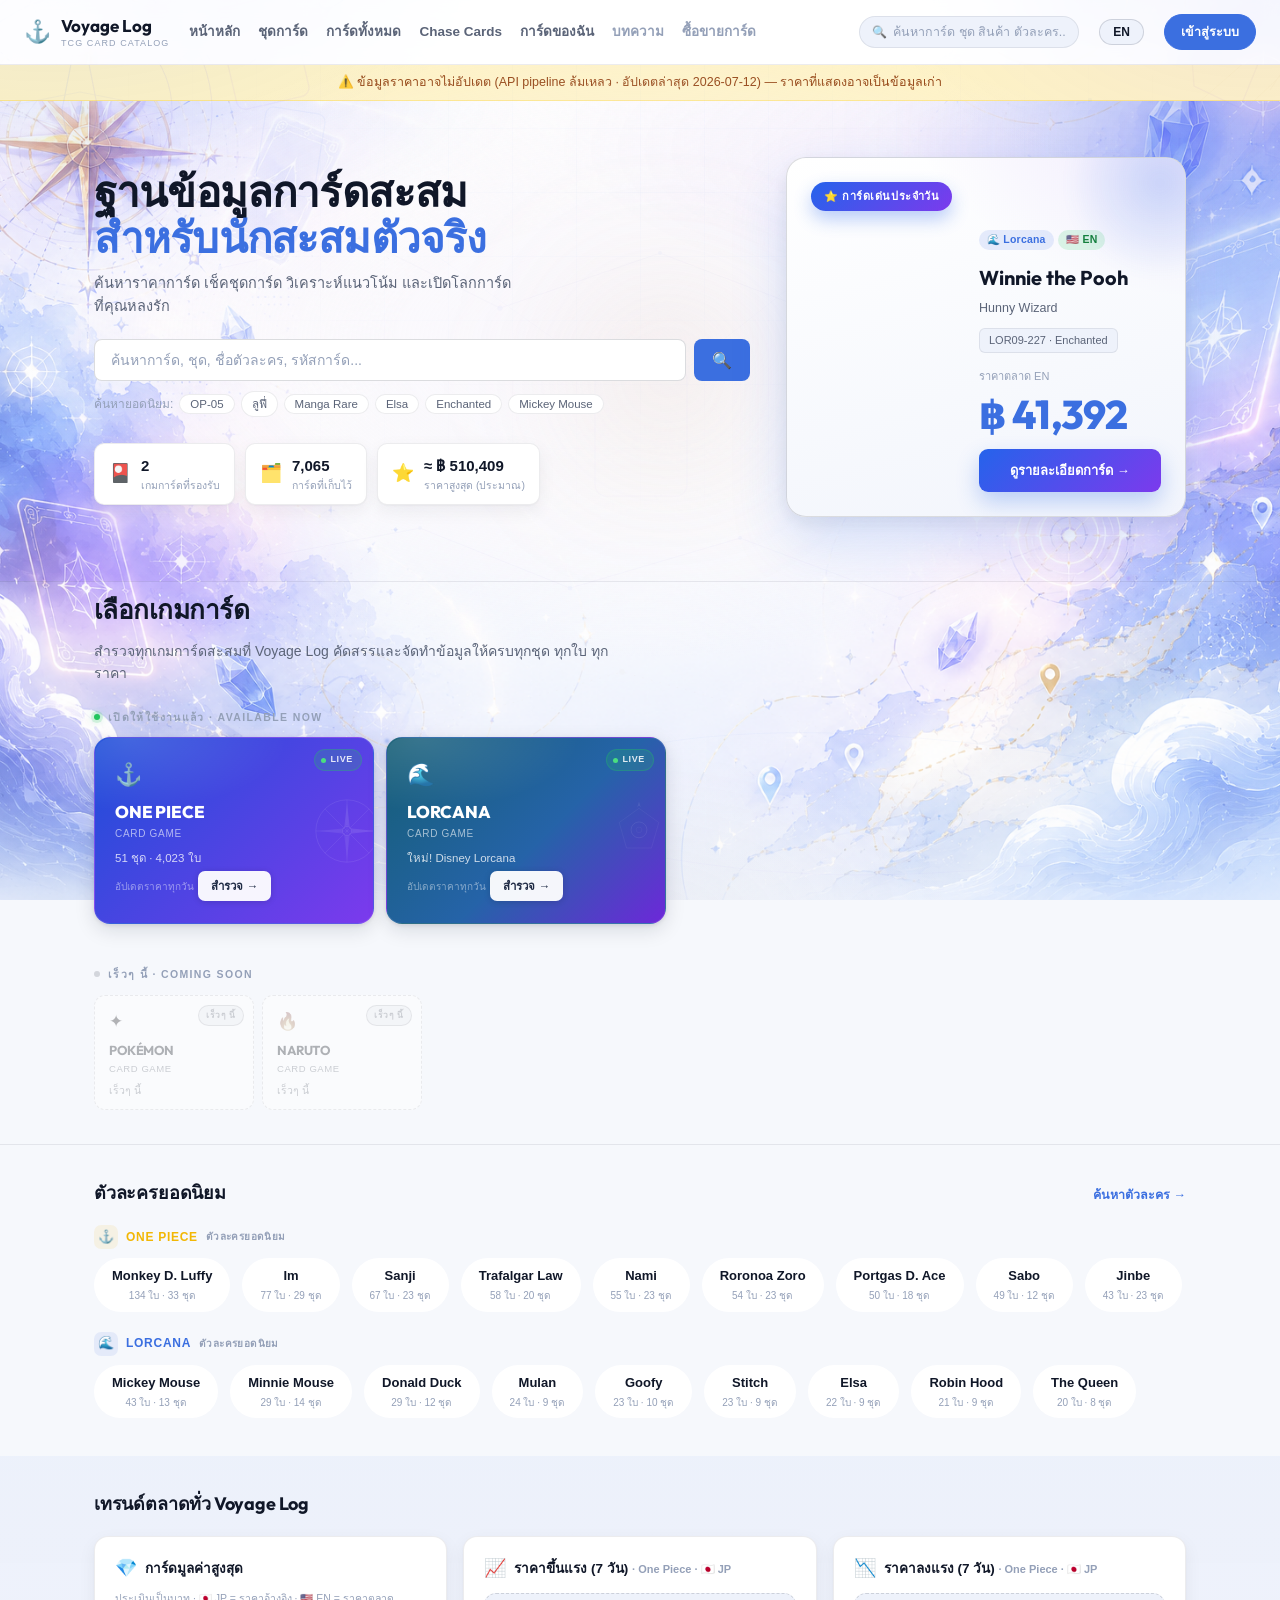
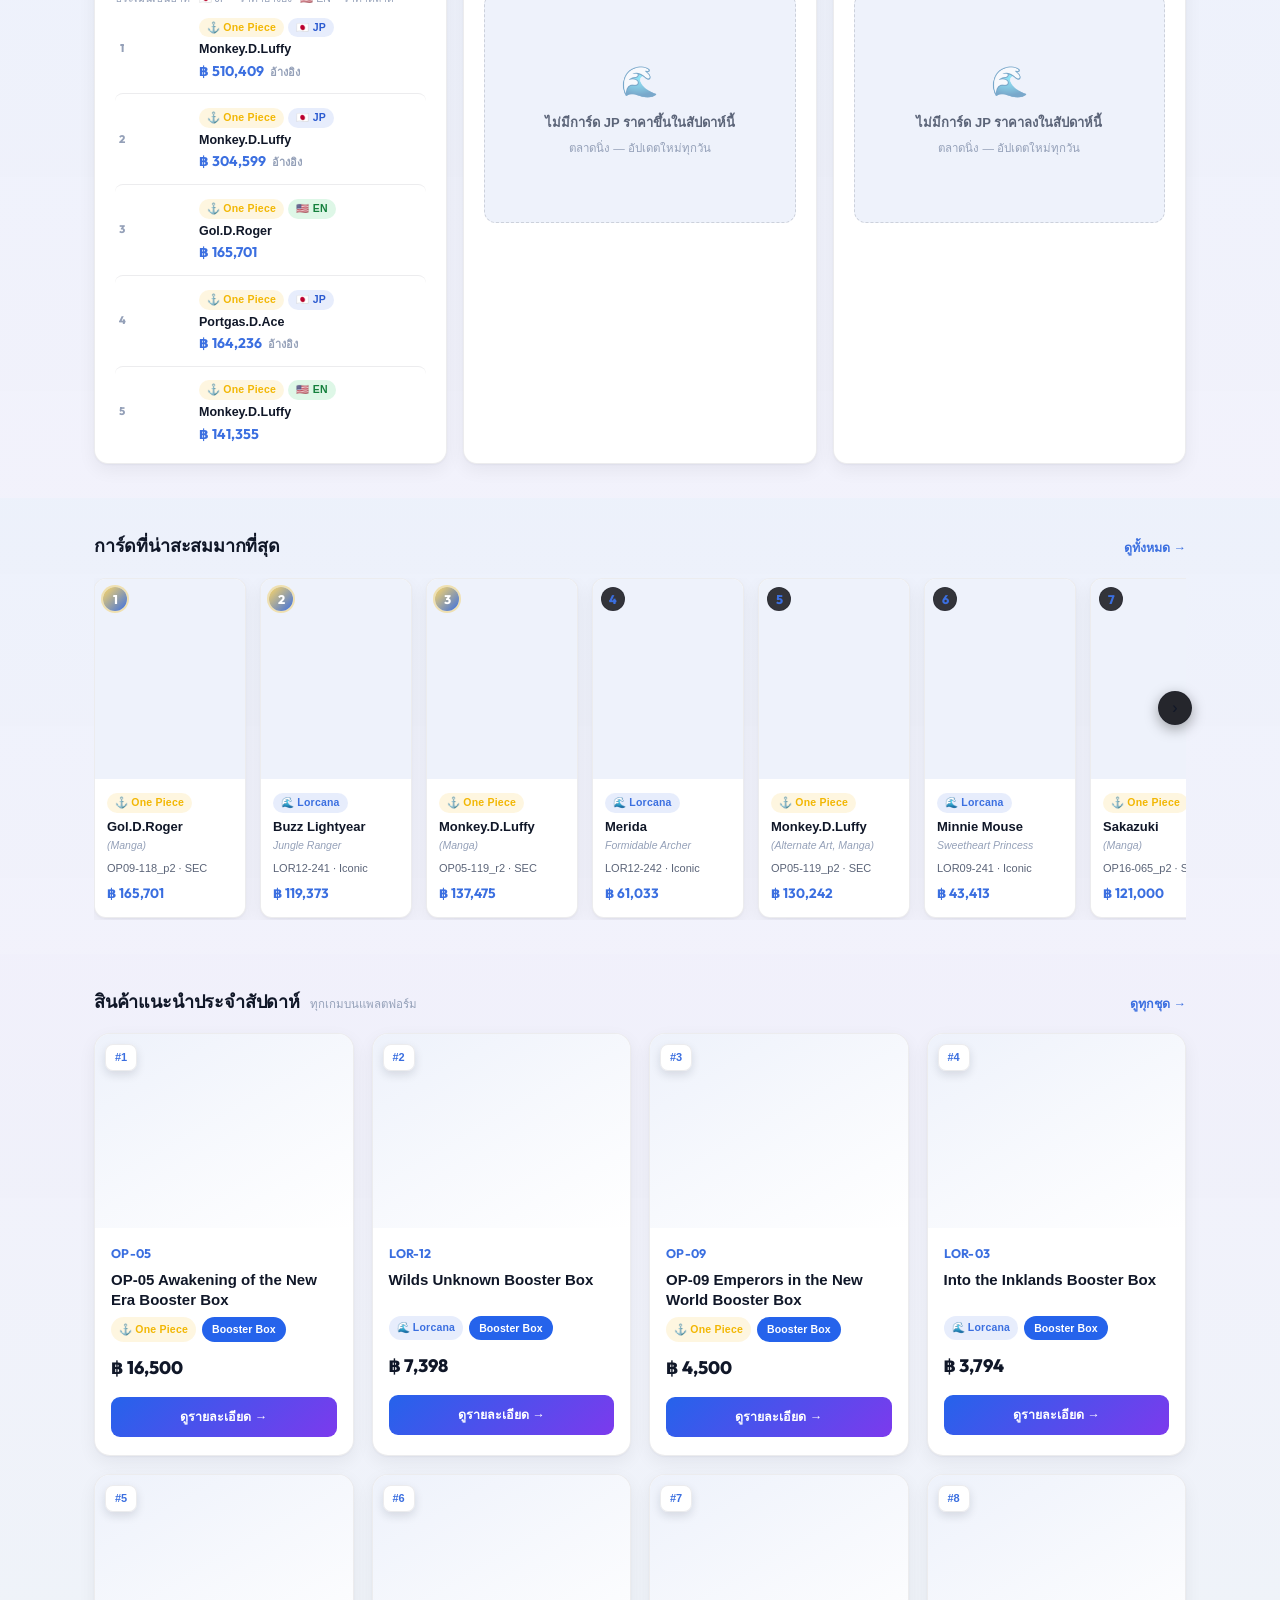
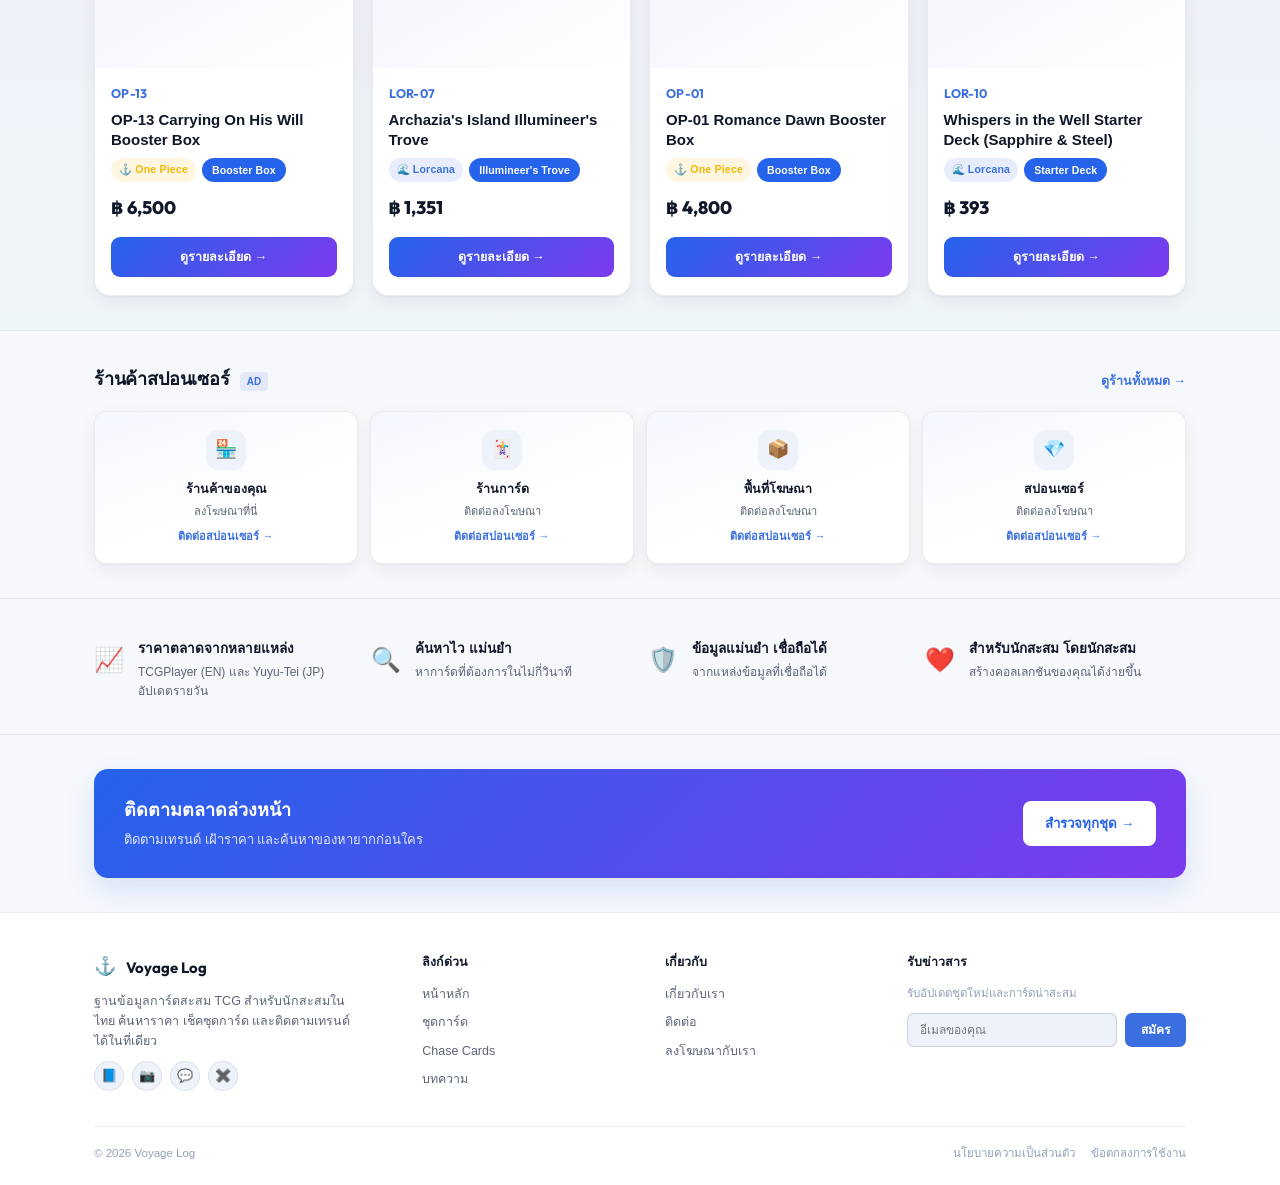
==== onepiece-catalog/index.html @ 6cec8b67 "Batch 3: data-trust labels on homepage value surfaces (AU-03)" ====
﻿<!DOCTYPE html>
<html lang="th">
<head>
<meta charset="UTF-8">
<meta name="viewport" content="width=device-width, initial-scale=1.0">
<title>Voyage Log — TCG Database | One Piece & Disney Lorcana</title>
<meta name="description" content="ฐานข้อมูลการ์ดสะสมสำหรับนักสะสมชาวไทย — One Piece Card Game และ Disney Lorcana ครบทุกชุด เช็คราคาตลาดรายวัน การ์ดหายาก Chase Cards และคู่มือการซื้อ | Thailand's TCG discovery platform: One Piece & Disney Lorcana cards, daily market prices, chase cards and buying guides.">
<meta property="og:title" content="Voyage Log — TCG Database | One Piece & Disney Lorcana">
<meta property="og:description" content="ฐานข้อมูลการ์ด One Piece และ Disney Lorcana ครบทุกชุด เช็คราคาตลาดรายวัน การ์ดหายาก และคู่มือการซื้อสำหรับนักสะสมชาวไทย">
<meta property="og:type" content="website">
<meta property="og:url" content="https://fourthlps.github.io/tcgcardcatalog/onepiece-catalog/">
<link rel="preconnect" href="https://fonts.googleapis.com">
<link rel="preconnect" href="https://fonts.gstatic.com" crossorigin>
<link href="https://fonts.googleapis.com/css2?family=Outfit:wght@400;500;600;700;800&display=swap" rel="stylesheet">
<script src="https://cdn.jsdelivr.net/npm/@supabase/supabase-js@2/dist/umd/supabase.min.js"></script>
<style>
:root{--bg:#f6f8fc;--bg2:#ffffff;--bg3:#eef2fb;--border:rgba(15,23,42,.08);--bord2:rgba(15,23,42,.15);--gold:#3b6fe0;--golds:rgba(59,111,224,.10);--text:#101728;--soft:#5b6478;--faint:#94a0b8;--teal:#0d9488;--teals:rgba(13,148,136,.12);--blue:#2563eb;--blues:rgba(37,99,235,.12);--green:#16a34a;--purple:#8b5cf6;--purples:rgba(139,92,246,.12);--shadow:0 1px 2px rgba(16,23,42,.04),0 6px 18px rgba(16,23,42,.06);--shadow-hover:0 12px 28px rgba(59,111,224,.16);--font-display:'Outfit',system-ui,sans-serif;--ease-out:cubic-bezier(0.25,0.46,0.45,0.94);
/* Chase/manga highlight tokens reuse the existing chase-rank gold accent
   (#ffd866 / rgba(242,183,5,*)) and the site's own hue set for a
   "rainbow" gradient, instead of introducing any brand-new colors. */
--chase-gold:#ffd866;--chase-gold-glow:rgba(242,183,5,.35);--chase-gold-soft:rgba(242,183,5,.22);
--rainbow-grad:linear-gradient(90deg,var(--gold),var(--purple),#ffd866,var(--green),var(--teal),var(--gold));
/* Fourth TCG brand-background tokens -- ice-blue / lavender / soft-gold,
   layered on top of the existing blue+purple accents so the whole site
   reads as one premium, multi-game identity rather than any one game's
   colors. No saturated hues. */
--ice:#eef5fc;--lavender:#f5f1fc;--soft-gold:#cda867;--soft-gold-glow:rgba(205,168,103,.22)}
*{box-sizing:border-box;margin:0;padding:0}
body{position:relative;background:var(--bg);color:var(--text);font-family:-apple-system,'Segoe UI',Helvetica,Arial,sans-serif;line-height:1.55}
/* Ambient site-wide glow -- soft, low-opacity color pools that keep the
   whole page feeling like one continuous premium canvas instead of plain
   flat-grey section blocks. Fixed so it stays consistent while scrolling. */
body::before{content:'';position:fixed;inset:0;z-index:0;pointer-events:none;background:
  radial-gradient(ellipse 55% 34% at 4% -2%,rgba(37,99,235,.08),transparent 62%),
  radial-gradient(ellipse 46% 30% at 98% 2%,rgba(139,92,246,.07),transparent 62%),
  radial-gradient(ellipse 40% 30% at 50% 102%,rgba(205,168,103,.05),transparent 62%),
  radial-gradient(ellipse 70% 50% at 50% 38%,rgba(245,241,252,.55),transparent 70%)}
body::after{content:'';position:fixed;inset:0;z-index:-2;pointer-events:none;
  background-image:url('assets/55e6d703-fc33-41ae-9af6-a5107b573747.png');
  background-size:cover;background-position:center top;
  opacity:.045;filter:saturate(.5)}
.hdr,#view-home,main.app{position:relative;z-index:1}

/* ============================================================
   FOURTH TCG -- ambient brand-background system
   Original SVG/CSS vector art only (no franchise art, no photos, no
   stock illustrations): a compass, navigation/treasure-route lines,
   floating card outlines, crystal facets, holographic particles, a
   constellation, abstract waves and a faint data-grid. Together these
   represent "the world of trading card collecting" rather than any one
   game, so the identity reads as Fourth TCG and stays valid as new
   games are added. Fixed to the viewport (one definition, visible
   through every page's transparent gaps) at ~5-9% opacity so it never
   competes with cards, prices or data -- see z-index note above.
   ============================================================ */
.bg-deco{position:fixed;inset:0;z-index:0;pointer-events:none;overflow:hidden}
.bg-grid{position:absolute;inset:0;background-image:linear-gradient(rgba(37,99,235,.05) 1px,transparent 1px),linear-gradient(90deg,rgba(37,99,235,.05) 1px,transparent 1px);background-size:64px 64px;opacity:.35;mask-image:radial-gradient(ellipse 70% 60% at 50% 20%,#000 0%,transparent 75%)}
.deco-grp{position:absolute;opacity:.07}
.deco-tl{top:-40px;left:-70px}
.deco-tr{top:-30px;right:-70px}
.deco-mid{top:48%;left:50%;width:min(1000px,92vw);transform:translate(-50%,-50%);opacity:.05}
.deco-bottom{left:0;bottom:-10px;width:100%;opacity:.06}
.float-dot{position:absolute;border-radius:50%;filter:blur(1px);background:radial-gradient(circle,rgba(205,168,103,.5),transparent 70%)}
.float-dot.d1{width:7px;height:7px;top:18%;left:12%}
.float-dot.d2{width:5px;height:5px;top:64%;left:88%;background:radial-gradient(circle,rgba(139,92,246,.5),transparent 70%)}
.float-dot.d3{width:6px;height:6px;top:82%;left:30%;background:radial-gradient(circle,rgba(37,99,235,.45),transparent 70%)}
@media (max-width:1023px){.deco-mid,.deco-bottom{display:none}.deco-tl svg,.deco-tr svg{width:340px;height:320px}}
@media (max-width:640px){.deco-grp{display:none}.bg-grid{display:none}}

/* ============================================================
   HOMEPAGE BACKGROUND ARTWORK -- approved brand illustration.
   This is the literal, pre-approved artwork asset used as a real
   background-image (NOT recreated in CSS/SVG, not a gradient).
   It already contains the compass, floating card-frame outlines,
   crystal facets, map pins, watercolor wave swirls and stars/
   constellation -- all in its margins, with a deliberately clean,
   light center reserved for site content.
   Fixed to the viewport (not scrolling with the page) so the same
   backdrop stays visible behind every homepage section -- Hero,
   Browse Games, Card Market Trends, Top Chase Cards, Boxes Worth
   Opening, Sponsored Shops -- not just the top. Content scrolls
   over it; z-index:-1, pointer-events:none, scoped to #view-home
   only. The UI (cards, buttons, type, spacing) is completely
   untouched -- a soft overlay keeps the center column readable
   without ever hiding the artwork at the edges. */
/* home-art: container only — background-image lives on .home-art-img so we
   can fade the artwork independently from the ::after white-overlay, which
   must stay fully opaque to protect readability on content-heavy inner pages. */
.home-art{position:fixed;inset:0;width:100vw;height:100vh;z-index:-1;pointer-events:none;overflow:hidden;background-color:var(--bg)}
.home-art-img{position:absolute;inset:0;background-image:url('assets/55e6d703-fc33-41ae-9af6-a5107b573747.png');background-size:cover;background-position:center top;background-repeat:no-repeat;opacity:1;transition:opacity .55s ease}
/* Inner pages: artwork fades to ~22% so edges retain atmosphere without
   competing with content; the ::after overlay strengthens the center. */
.home-art--inner .home-art-img{opacity:.22}
.home-art::after{content:'';position:absolute;inset:0;z-index:1;pointer-events:none;background:
  linear-gradient(180deg,rgba(255,255,255,.30) 0%,rgba(255,255,255,0) 22%,rgba(255,255,255,0) 78%,rgba(255,255,255,.22) 100%),
  radial-gradient(ellipse 58% 62% at 50% 42%,rgba(255,255,255,.16),transparent 70%);
  transition:background .55s ease}
.home-art--inner::after{background:
  linear-gradient(180deg,rgba(255,255,255,.72) 0%,rgba(255,255,255,.44) 22%,rgba(255,255,255,.44) 78%,rgba(255,255,255,.62) 100%),
  radial-gradient(ellipse 62% 68% at 50% 42%,rgba(255,255,255,.58),transparent 68%)}
@media (max-width:1023px){.home-art::after{background:
  linear-gradient(180deg,rgba(255,255,255,.34) 0%,rgba(255,255,255,0) 24%,rgba(255,255,255,0) 76%,rgba(255,255,255,.26) 100%),
  radial-gradient(ellipse 64% 64% at 50% 42%,rgba(255,255,255,.2),transparent 70%)}
  .home-art--inner::after{background:
    linear-gradient(180deg,rgba(255,255,255,.75) 0%,rgba(255,255,255,.46) 24%,rgba(255,255,255,.46) 76%,rgba(255,255,255,.65) 100%),
    radial-gradient(ellipse 64% 64% at 50% 42%,rgba(255,255,255,.6),transparent 70%)}}
@media (max-width:640px){.home-art-img{background-position:center 14%}
  .home-art::after{background:
    linear-gradient(180deg,rgba(255,255,255,.4) 0%,rgba(255,255,255,.05) 26%,rgba(255,255,255,.05) 74%,rgba(255,255,255,.32) 100%),
    radial-gradient(ellipse 70% 60% at 50% 40%,rgba(255,255,255,.24),transparent 70%)}
  .home-art--inner::after{background:
    linear-gradient(180deg,rgba(255,255,255,.80) 0%,rgba(255,255,255,.52) 26%,rgba(255,255,255,.52) 74%,rgba(255,255,255,.70) 100%),
    radial-gradient(ellipse 70% 60% at 50% 40%,rgba(255,255,255,.65),transparent 70%)}}
.serif{font-family:var(--font-display);font-weight:700}
.wrap{max-width:1140px;margin:0 auto;padding:0 24px}

/* HEADER */
.hdr{border-bottom:1px solid var(--border);position:sticky;top:0;background:rgba(255,255,255,.88);backdrop-filter:blur(10px);z-index:20}
.hdr-in{max-width:1280px;margin:0 auto;padding:0 24px;height:64px;display:flex;align-items:center;gap:20px}
.brand{display:flex;align-items:center;gap:10px;cursor:pointer;flex-shrink:0}
.brand-icon{font-size:22px;color:var(--gold)}
.brand-name{font-family:var(--font-display);font-size:17px;font-weight:700}
.brand-sub{font-size:9px;color:var(--faint);letter-spacing:.12em;text-transform:uppercase;display:block;margin-top:-2px}
.nav{display:flex;gap:18px;flex:1}
.nav a{color:var(--soft);text-decoration:none;font-size:13.5px;font-weight:600;cursor:pointer;transition:color .15s;white-space:nowrap}
.nav a:hover{color:var(--gold)}
.nav a.dim{color:var(--faint);pointer-events:none}
.hdr-search{position:relative;display:flex;align-items:center;gap:6px;background:var(--bg3);border:1px solid var(--border);border-radius:999px;padding:6px 12px;width:220px;flex-shrink:0;transition:border-color .15s,width .2s}
.hdr-search:focus-within{border-color:var(--gold);width:280px}
.hdr-search input{border:none;background:transparent;outline:none;font-size:12.5px;color:var(--text);width:100%}
.hdr-search input::placeholder{color:var(--faint)}
/* Universal Search live dropdown */
.srch-drop{position:absolute;top:calc(100% + 8px);left:0;right:0;background:var(--bg2);border:1px solid var(--bord2);border-radius:14px;box-shadow:0 8px 32px rgba(16,23,42,.13);z-index:200;overflow:hidden;display:none;min-width:280px}
.srch-drop.open{display:block}
.sdrop-cat{font-size:9.5px;font-weight:700;color:var(--faint);letter-spacing:.09em;text-transform:uppercase;padding:9px 14px 3px}
.sdrop-item{display:flex;align-items:center;gap:8px;padding:9px 14px;cursor:pointer;transition:background .12s}
.sdrop-item:hover{background:var(--bg3)}
.sdrop-item-name{font-size:13px;font-weight:600;color:var(--text);flex:1;min-width:0;white-space:nowrap;overflow:hidden;text-overflow:ellipsis}
.sdrop-item-meta{font-size:11px;color:var(--faint);flex-shrink:0}
.sdrop-more{font-size:12px;color:var(--gold);text-align:center;padding:10px 14px;cursor:pointer;font-weight:600;border-top:1px solid var(--border)}
.sdrop-more:hover{background:var(--bg3)}
.sdrop-thumb{width:32px;height:32px;border-radius:5px;object-fit:contain;flex-shrink:0;background:var(--bg3)}
/* Recently viewed / character strips */
.recent-row,.chars-row{display:flex;gap:12px;overflow-x:auto;padding-bottom:4px;-ms-overflow-style:none;scrollbar-width:none}
.recent-row::-webkit-scrollbar,.chars-row::-webkit-scrollbar{display:none}
.recent-card{flex:0 0 110px;background:var(--bg2);border:1px solid var(--bord1);border-radius:11px;overflow:hidden;cursor:pointer;transition:border-color .13s,box-shadow .13s}
.recent-card:hover{border-color:var(--gold);box-shadow:var(--shadow-hover)}
.recent-card img{width:100%;aspect-ratio:3/4;object-fit:cover;display:block}
.recent-card-body{padding:6px 8px 8px}
.recent-card-name{font-size:11px;font-weight:700;color:var(--text);white-space:nowrap;overflow:hidden;text-overflow:ellipsis}
.recent-card-price{font-size:11px;color:var(--gold);margin-top:2px}
/* Grouped (multi-game) character strip: stacked labeled rows, one per game */
.chars-row.grouped{display:block;overflow:visible;padding-bottom:0}
.chars-group+.chars-group{margin-top:16px}
.chars-group-hd{display:flex;align-items:center;gap:8px;font-size:12px;font-weight:800;letter-spacing:.06em;text-transform:uppercase;margin-bottom:9px}
.chars-group-ic{display:inline-flex;align-items:center;justify-content:center;width:24px;height:24px;border-radius:7px;font-size:13px}
.chars-group-note{font-size:10px;font-weight:600;letter-spacing:.04em;color:var(--faint);text-transform:none}
.chars-group .chars-row{display:flex;gap:12px;overflow-x:auto;padding-bottom:4px;-ms-overflow-style:none;scrollbar-width:none}
.chars-group .chars-row::-webkit-scrollbar{display:none}
.char-chip{flex:0 0 auto;background:var(--bg2);border:1px solid var(--bord1);border-radius:99px;padding:8px 18px;cursor:pointer;transition:border-color .13s,background .13s;text-align:center}
.char-chip:hover{border-color:var(--gold);background:var(--golds)}
.char-chip-name{font-size:13px;font-weight:700;color:var(--text)}
.char-chip-sub{font-size:10px;color:var(--faint);margin-top:2px}
/* Collection controls */
.coll-ctrl-row{display:flex;gap:8px;flex-wrap:wrap;align-items:center;margin-bottom:14px}
.coll-ctrl-sel{background:var(--bg2);border:1px solid var(--bord2);color:var(--text);border-radius:8px;padding:5px 10px;font-size:12px;cursor:pointer}
.coll-copy-btn{background:var(--bg2);border:1px solid var(--bord2);color:var(--gold);border-radius:8px;padding:5px 12px;font-size:12px;cursor:pointer;font-weight:600;transition:border-color .13s}
.coll-copy-btn:hover{border-color:var(--gold)}
/* Search results page */
.srch-section{margin-bottom:32px}
.srch-section-hdr{display:flex;align-items:center;gap:10px;margin-bottom:14px;padding-bottom:10px;border-bottom:1px solid var(--border)}
.srch-section-title{font-size:15px;font-weight:700}
.srch-section-count{font-size:12px;color:var(--faint);background:var(--bg3);border-radius:99px;padding:2px 9px;font-weight:600}
.srch-prod-grid{display:grid;grid-template-columns:repeat(auto-fill,minmax(240px,1fr));gap:10px}
.srch-prod-card{background:var(--bg2);border:1px solid var(--border);border-radius:12px;padding:13px 15px;cursor:pointer;transition:box-shadow .15s,border-color .15s;display:flex;align-items:center;gap:11px}
.srch-prod-card:hover{box-shadow:var(--shadow-hover);border-color:var(--gold)}
.srch-prod-flag{font-size:20px;flex-shrink:0}
.srch-prod-name{font-size:13px;font-weight:600;white-space:nowrap;overflow:hidden;text-overflow:ellipsis}
.srch-prod-meta{font-size:11px;color:var(--faint);margin-top:2px}
.srch-char-grid{display:flex;flex-wrap:wrap;gap:8px}
.srch-char-chip{background:var(--bg2);border:1px solid var(--bord2);border-radius:99px;padding:7px 15px;cursor:pointer;transition:border-color .15s,background .15s}
.srch-char-chip:hover{border-color:var(--gold);background:var(--golds)}
.srch-char-name{font-size:13px;font-weight:600}
.srch-char-sets{font-size:10px;color:var(--faint);margin-top:1px}
.srch-empty{color:var(--faint);font-size:15px;padding:48px 0;text-align:center}
/* ── Character Hub ─────────────────────────────────────────────────────────── */
.char-hero{display:flex;align-items:flex-start;gap:24px;margin-bottom:32px;flex-wrap:wrap}
.char-hero-info{flex:1;min-width:220px}
.char-name{font-size:32px;font-weight:800;font-family:var(--font-display);line-height:1.1;margin-bottom:8px}
.char-stats{display:flex;gap:16px;flex-wrap:wrap;margin-bottom:14px}
.char-stat{display:flex;flex-direction:column;gap:2px}
.char-stat-val{font-size:20px;font-weight:700;font-family:var(--font-display);color:var(--gold)}
.char-stat-lbl{font-size:11px;color:var(--faint);text-transform:uppercase;letter-spacing:.04em}
.char-sets{display:flex;flex-wrap:wrap;gap:6px;margin-bottom:0}
.char-set-chip{background:var(--bg3);border:1px solid var(--border);border-radius:6px;padding:4px 10px;font-size:11.5px;font-weight:600;cursor:pointer;transition:border-color .12s,background .12s}
.char-set-chip:hover{border-color:var(--gold);background:var(--golds)}
.char-hub-section{margin-bottom:36px}
.char-hub-lbl{font-size:12px;font-weight:700;color:var(--faint);text-transform:uppercase;letter-spacing:.06em;margin-bottom:12px;display:flex;align-items:center;gap:8px}
.char-hub-lbl-count{font-size:11px;background:var(--bg3);border-radius:99px;padding:1px 8px;font-weight:600;text-transform:none;letter-spacing:0;color:var(--soft)}
.char-top-grid{display:grid;grid-template-columns:repeat(auto-fill,minmax(140px,1fr));gap:12px}
.char-top-card{background:var(--bg2);border:1px solid var(--border);border-radius:10px;overflow:hidden;cursor:pointer;transition:border-color .15s,transform .15s,box-shadow .15s}
.char-top-card:hover{border-color:var(--gold);transform:translateY(-3px);box-shadow:var(--shadow-hover)}
.char-top-card img{width:100%;aspect-ratio:0.72;object-fit:cover;display:block;background:var(--bg3)}
.char-top-card-info{padding:8px 10px}
.char-top-card-name{font-size:11px;color:var(--soft);line-height:1.3;margin-bottom:4px;white-space:nowrap;overflow:hidden;text-overflow:ellipsis}
.char-top-card-price{font-size:14px;font-weight:700;color:var(--gold);font-family:var(--font-display)}
.char-top-card-set{font-size:10px;color:var(--faint);margin-top:2px}
.char-all-grid{display:grid;grid-template-columns:repeat(auto-fill,minmax(120px,1fr));gap:8px}
.char-set-filter{display:flex;flex-wrap:wrap;gap:6px;margin-bottom:14px}
.char-set-fchip{background:var(--bg3);border:1px solid var(--border);border-radius:6px;padding:4px 10px;font-size:11px;font-weight:600;cursor:pointer;transition:border-color .12s,background .12s}
.char-set-fchip.active{background:var(--gold);border-color:var(--gold);color:#000}
.char-related-row{display:flex;flex-wrap:wrap;gap:8px}
.char-related-chip{background:var(--bg2);border:1px solid var(--bord2);border-radius:99px;padding:7px 16px;cursor:pointer;font-size:13px;font-weight:600;transition:border-color .12s,background .12s}
.char-related-chip:hover{border-color:var(--gold);background:var(--golds)}
.char-prod-row{display:grid;grid-template-columns:repeat(auto-fill,minmax(220px,1fr));gap:10px}
.lang-btn{background:var(--bg3);border:1px solid var(--bord2);color:var(--text);padding:5px 13px;border-radius:999px;font-size:12px;font-weight:700;cursor:pointer;transition:border-color .15s;flex-shrink:0}
.lang-btn:hover{border-color:var(--gold)}
.login-btn{background:var(--gold);border:1px solid var(--gold);color:#fff;padding:7px 16px;border-radius:999px;font-size:12.5px;font-weight:700;cursor:pointer;transition:opacity .15s;flex-shrink:0;white-space:nowrap}
.login-btn:hover{opacity:.88}
.login-btn[disabled]{opacity:.55;cursor:not-allowed}
@media (max-width:920px){.hdr-search{display:none}}
@media (max-width:760px){.nav a.dim{display:none}}
@media (max-width:540px){.hero-copy h1{font-size:28px}.nav{gap:12px}.nav a{font-size:12.5px}}

/* MOBILE NAV -- on narrow screens the brand + 4 nav links + search +
   lang + login button no longer fit in one row, which was forcing the
   whole header (and page) to scroll horizontally. Below 700px collapse
   everything but the brand into a hamburger-triggered dropdown so the
   header always fits the viewport width; nothing above 700px changes. */
.menu-btn{display:none;align-items:center;justify-content:center;width:38px;height:38px;border-radius:8px;border:1px solid var(--bord2);background:var(--bg2);color:var(--text);font-size:17px;cursor:pointer;flex-shrink:0;margin-left:auto}
.menu-btn:hover{border-color:var(--gold)}
@media (max-width:700px){
  .hdr-in{flex-wrap:wrap;height:auto;min-height:60px;padding:10px 16px}
  .brand-sub{display:none}
  .nav,.hdr-search,.lang-btn,.login-btn{display:none}
  .menu-btn{display:flex}
  .hdr-in.menu-open .nav{display:flex;flex-direction:column;gap:2px;width:100%;order:9;margin-top:10px;padding-top:10px;border-top:1px solid var(--border)}
  .hdr-in.menu-open .nav a{padding:10px 6px;font-size:14.5px}
  .hdr-in.menu-open .hdr-search{display:flex;width:100%;order:10;margin-top:4px}
  .hdr-in.menu-open .lang-btn{display:flex;justify-content:center;width:100%;order:11;margin-top:8px}
  .hdr-in.menu-open .login-btn{display:flex;justify-content:center;width:100%;order:12;margin-top:8px}
}

/* HERO */
.hero{position:relative;overflow:hidden;isolation:isolate;background:radial-gradient(ellipse 70% 60% at 85% 10%,rgba(124,58,237,.08),transparent 60%),radial-gradient(ellipse 60% 50% at 5% 0%,rgba(37,99,235,.07),transparent 60%);padding:56px 0 64px}
/* Abstract soft-glow orbs -- an ocean/aurora feel without copying any
   specific reference image; pure CSS blur, no external assets. */
.hero-orb{position:absolute;border-radius:50%;filter:blur(70px);pointer-events:none;z-index:0}
.hero-orb.a{width:440px;height:440px;background:radial-gradient(circle,rgba(37,99,235,.30),transparent 70%);top:-180px;right:-100px}
.hero-orb.b{width:380px;height:380px;background:radial-gradient(circle,rgba(139,92,246,.26),transparent 70%);bottom:-220px;left:-120px}
.hero-orb.c{width:260px;height:260px;background:radial-gradient(circle,rgba(205,168,103,.20),transparent 70%);top:30%;left:42%}
@media (max-width:680px){.hero-orb{display:none}}
/* Soft wave divider into the next section, in lieu of a hard edge */
.hero-wave{position:absolute;left:0;bottom:-1px;width:100%;height:46px;z-index:1;display:block}
.hero-in{position:relative;z-index:2;display:flex;gap:36px;align-items:center;flex-wrap:wrap}
.hero-copy{flex:1;min-width:300px}
.hero-copy h1{font-family:var(--font-display);font-size:42px;font-weight:800;line-height:1.08;margin-bottom:12px;letter-spacing:-.02em}
.hero-copy h1 .gold{color:var(--gold)}
.hero-copy .sub{color:var(--soft);font-size:14.5px;margin-bottom:22px;max-width:420px}
.search-box{display:flex;gap:8px;margin-bottom:10px}
.search-box input{flex:1;padding:12px 16px;border-radius:8px;border:1px solid var(--bord2);background:var(--bg2);color:var(--text);font-size:14px;outline:none;transition:border-color .15s}
.search-box input:focus{border-color:var(--gold)}
.search-box input::placeholder{color:var(--faint)}
.search-box button{background:var(--gold);border:none;color:#ffffff;padding:0 18px;border-radius:8px;cursor:pointer;font-size:16px;font-weight:800;transition:opacity .15s}
.search-box button:hover{opacity:.85}
.pop-chips{display:flex;flex-wrap:wrap;gap:6px;align-items:center;margin-bottom:26px;font-size:12px;color:var(--faint)}
.pop-chip{background:var(--bg2);border:1px solid var(--border);color:var(--soft);padding:3px 10px;border-radius:999px;font-size:11.5px;cursor:pointer;transition:border-color .15s,color .15s}
.pop-chip:hover{border-color:var(--gold);color:var(--gold)}
.stats{display:flex;gap:10px;flex-wrap:wrap}
.stat-p{background:var(--bg2);border:1px solid var(--border);border-radius:10px;padding:10px 14px;display:flex;align-items:center;gap:10px;min-width:110px;box-shadow:var(--shadow)}
.stat-ic{font-size:18px}
.stat-v{font-weight:700;font-size:15px}
.stat-l{font-size:10.5px;color:var(--faint)}

/* FEATURED CARD PANEL -- the hero's key highlight, not a side widget:
   bigger image, bigger price, a glowing gradient-rimmed container so it
   visually anchors the hero the way the reference's hero highlight does. */
.fc-wrap{flex:0 0 auto;width:400px}
.fc-panel{background:linear-gradient(165deg,#ffffff,var(--bg3) 130%);border:1px solid var(--bord2);border-radius:20px;padding:24px;position:relative;overflow:hidden;box-shadow:0 24px 56px rgba(37,99,235,.18),0 6px 18px rgba(16,23,42,.07)}
.fc-panel::before{content:'';position:absolute;inset:0;background:radial-gradient(ellipse 85% 65% at 112% -25%,rgba(124,58,237,.14),transparent);pointer-events:none}
.fc-panel::after{content:'';position:absolute;width:190px;height:190px;border-radius:50%;background:radial-gradient(circle,rgba(37,99,235,.20),transparent 70%);top:-70px;right:-70px;filter:blur(6px);pointer-events:none}
.fc-badge{display:inline-flex;align-items:center;gap:6px;font-size:11px;color:#fff;font-weight:800;letter-spacing:.05em;margin-bottom:16px;background:linear-gradient(135deg,#2563eb,#7c3aed);padding:6px 13px;border-radius:999px;box-shadow:0 8px 18px rgba(37,99,235,.32);position:relative}
.fc-body{display:flex;gap:18px;position:relative}
.fc-img{width:150px;height:210px;object-fit:cover;border-radius:12px;background:var(--bg3);flex-shrink:0;box-shadow:0 16px 34px rgba(16,23,42,.28)}
.fc-details{flex:1;display:flex;flex-direction:column;gap:9px;min-width:0}
.fc-name{font-family:var(--font-display);font-size:20px;font-weight:700;line-height:1.2}
.fc-variant{font-size:12.5px;color:var(--soft)}
.fc-set-badge{display:inline-block;background:var(--bg3);border:1px solid var(--border);border-radius:6px;padding:3px 9px;font-size:11px;color:var(--soft);align-self:flex-start}
.fc-price-label{font-size:11px;color:var(--faint);margin-top:6px}
.fc-price{font-family:var(--font-display);font-size:40px;font-weight:800;color:var(--gold);line-height:1;letter-spacing:-.02em}
.fc-btn{background:linear-gradient(135deg,#2563eb,#7c3aed);border:none;color:#fff;padding:11px 16px;border-radius:9px;cursor:pointer;font-size:13px;font-weight:800;width:100%;transition:opacity .15s,transform .12s;margin-top:6px;box-shadow:0 10px 22px rgba(37,99,235,.28)}
.fc-btn:hover{opacity:.9;transform:translateY(-1px)}
.fc-btn:active{transform:scale(0.97) translateY(0)}
@media (max-width:680px){.fc-wrap{width:100%}.fc-img{width:130px;height:182px}}

/* SECTIONS */
.section{padding:34px 0;border-top:1px solid var(--border);position:relative}
.sec-head{display:flex;align-items:baseline;gap:10px;margin-bottom:18px;flex-wrap:wrap}
.sec-head h2{font-family:var(--font-display);font-size:18px;font-weight:700;letter-spacing:-.01em}
.sec-note{font-size:11.5px;color:var(--faint)}
.ad-badge{font-size:10px;background:var(--golds);color:var(--gold);padding:2px 7px;border-radius:4px;font-weight:700}
/* Soft full-bleed tinted "zones" so sections read as polished color
   regions instead of identical plain-grey blocks repeated down the page. */
.section.zone-a{border-top:none;background:linear-gradient(180deg,rgba(37,99,235,.045),rgba(124,58,237,.03))}
.section.zone-b{border-top:none;background:linear-gradient(180deg,rgba(124,58,237,.04),rgba(13,148,136,.03))}

/* SPONSOR ROW */
.spon-row{display:grid;grid-template-columns:repeat(auto-fit,minmax(175px,1fr));gap:12px}
.spon-card{background:var(--bg2);border:1px solid var(--border);border-radius:12px;padding:18px 16px;text-align:center;transition:border-color .15s,box-shadow .15s,transform .15s;cursor:pointer;box-shadow:var(--shadow);position:relative;overflow:hidden}
.spon-card::before{content:'';position:absolute;inset:0;background:linear-gradient(160deg,rgba(37,99,235,.05),transparent 60%);pointer-events:none}
.spon-card:hover{border-color:var(--gold);box-shadow:var(--shadow-hover);transform:translateY(-2px)}
.spon-icon{width:40px;height:40px;margin:0 auto 10px;border-radius:12px;background:var(--bg3);display:flex;align-items:center;justify-content:center;font-size:18px;position:relative}
.spon-name{font-size:12.5px;font-weight:700;margin-bottom:4px;position:relative}
.spon-desc{font-size:11px;color:var(--soft);margin-bottom:8px;position:relative}
.spon-link{font-size:11px;color:var(--gold);font-weight:600;position:relative}

/* BROWSE GAMES */
.games-row{display:grid;grid-template-columns:repeat(auto-fit,minmax(240px,1fr));gap:14px}
.game-tile{border-radius:14px;padding:28px 24px;cursor:pointer;position:relative;overflow:hidden;border:1px solid var(--border);transition:transform .22s var(--ease-out),border-color .22s var(--ease-out),box-shadow .22s var(--ease-out);box-shadow:var(--shadow)}
.game-tile:hover:not(.disabled){transform:translateY(-3px);border-color:var(--gold);box-shadow:var(--shadow-hover)}
.game-tile.op{background:linear-gradient(135deg,#2563eb,#7c3aed);color:#fff;border-color:transparent}
.game-tile.disabled{cursor:default;color:var(--text)}
.game-tile.pkm{background:linear-gradient(135deg,#fefce8,#fef3c7,#fde8ff)}
.game-tile.nrt{background:linear-gradient(135deg,#fff7ed,#ffedd5,#fce7f3)}
.game-tile.lrc{background:linear-gradient(135deg,#f0fdf4,#dcfce7,#e0f2fe)}
.tile-svg{position:absolute;right:-8px;top:50%;transform:translateY(-50%);opacity:.4;pointer-events:none}
.tile-icon{font-size:28px;margin-bottom:10px;position:relative}
.tile-name{font-family:var(--font-display);font-size:22px;font-weight:800;letter-spacing:-.01em;margin-bottom:2px;position:relative}
.tile-sub{font-size:11px;color:rgba(255,255,255,.6);letter-spacing:.06em;text-transform:uppercase;margin-bottom:14px;position:relative}
.tile-meta{font-size:12px;color:rgba(255,255,255,.75);margin-bottom:16px;position:relative}
.game-tile.disabled .tile-sub{color:rgba(16,23,40,.45)}
.game-tile.disabled .tile-meta{color:rgba(16,23,40,.55)}
.tile-btn{border:none;padding:8px 16px;border-radius:7px;font-weight:700;font-size:12.5px;cursor:pointer;position:relative}
.tile-btn.active{background:#fff;color:var(--blue)}
.tile-btn.soon{background:rgba(16,23,40,.08);color:rgba(16,23,40,.4);cursor:default}

/* BROWSE GAMES */
.games-section{padding-top:8px}
.games-sec-head h2{font-size:26px;letter-spacing:-.02em}
.games-sub{font-size:14px;color:var(--soft);margin:-8px 0 24px;line-height:1.6;max-width:520px}
.games-hero{display:flex;flex-direction:column}
.games-group-label{display:flex;align-items:center;gap:8px;font-size:10.5px;font-weight:800;letter-spacing:.13em;text-transform:uppercase;color:var(--faint);margin:0 0 12px}
.ggl-dot{width:6px;height:6px;border-radius:50%;background:var(--bord2);flex-shrink:0}
.ggl-dot.live{background:#22c55e;box-shadow:0 0 0 3px rgba(34,197,94,.15),0 0 8px rgba(34,197,94,.5)}
.games-group.soon-group{margin-top:22px;padding-top:20px;border-top:1px solid var(--bord1)}
/* Live games: 2-col compact grid, capped so cards feel curated not banner-wide */
.games-row-live{display:grid;grid-template-columns:repeat(2,minmax(200px,280px));gap:12px}
/* Coming soon: smaller 4-col (or auto-fit) grid, clearly subordinate */
.games-row-soon{display:grid;grid-template-columns:repeat(auto-fit,minmax(120px,160px));gap:8px}
/* Flagship live tiles: compact padding, premium shadow + soft glow on hover */
.game-tile.live-tile{
  padding:20px 20px 18px;border-radius:16px;color:#fff;
  border:1px solid rgba(255,255,255,.1);
  transition:transform .32s cubic-bezier(.22,1,.36,1),box-shadow .32s cubic-bezier(.22,1,.36,1),border-color .32s ease;
  box-shadow:0 1px 4px rgba(16,23,42,.1),0 6px 20px rgba(16,23,42,.13)}
.game-tile.live-tile::after{content:'';position:absolute;inset:0;border-radius:inherit;pointer-events:none;
  background:radial-gradient(110% 75% at 12% 0%,rgba(255,255,255,.14),transparent 52%)}
.game-tile.live-tile:hover{
  transform:translateY(-4px);border-color:rgba(255,255,255,.22);
  box-shadow:0 3px 10px rgba(16,23,42,.12),0 16px 36px rgba(16,23,42,.18),0 0 26px color-mix(in srgb,var(--tile-accent,#f2b705) 20%,transparent)}
.game-tile.live-tile:active{transform:translateY(-1px)}
.game-tile.live-tile.op{background:linear-gradient(135deg,#1d4ed8,#7c3aed)}
.game-tile.live-tile.lrc{background:linear-gradient(135deg,#155e75,#2563a8 55%,#6d28d9)}
/* Smaller watermark on live tiles */
.game-tile.live-tile .tile-svg{width:68px;height:68px;opacity:.14}
.game-tile.live-tile .tile-icon{font-size:22px;margin-bottom:7px}
.game-tile.live-tile .tile-name{font-size:17px;font-weight:800;margin-bottom:1px}
.game-tile.live-tile .tile-sub{font-size:10px;letter-spacing:.07em;margin-bottom:8px}
.game-tile.live-tile .tile-meta{color:rgba(255,255,255,.78);font-size:11.5px;margin-bottom:3px}
.game-tile.live-tile .tile-btn.active{
  background:rgba(255,255,255,.95);color:#1e2a44;font-size:11.5px;padding:6px 13px;
  box-shadow:0 1px 6px rgba(0,0,0,.15);
  transition:transform .24s cubic-bezier(.22,1,.36,1),box-shadow .24s ease}
.game-tile.live-tile:hover .tile-btn.active{transform:translateY(-1px);box-shadow:0 4px 12px rgba(0,0,0,.22)}
/* Live chip: green dot + "Live" label, top-right of each live card */
.tile-live-badge{
  position:absolute;top:11px;right:11px;display:inline-flex;align-items:center;gap:4px;
  font-size:9px;font-weight:800;letter-spacing:.07em;text-transform:uppercase;
  padding:3px 8px 3px 6px;border-radius:999px;
  background:rgba(34,197,94,.18);border:1px solid rgba(34,197,94,.28);color:rgba(255,255,255,.86)}
.tile-live-dot{width:5px;height:5px;border-radius:50%;background:#4ade80;flex-shrink:0}
/* "Daily prices" micro-label below meta */
.tile-prices-label{
  display:inline-flex;align-items:center;gap:4px;
  font-size:10px;color:rgba(255,255,255,.46);margin-bottom:11px;position:relative}
/* Coming-soon tiles: compact, muted, no lift — a roadmap note, not a CTA */
.game-tile.soon-tile{
  cursor:default;background:var(--bg2);border:1px dashed var(--bord2);box-shadow:none;
  padding:13px 14px 11px;border-radius:11px;opacity:.48;filter:saturate(.3);transition:opacity .3s ease}
.game-tile.soon-tile:hover{opacity:.64;transform:none;box-shadow:none;border-color:var(--bord2)}
.game-tile.soon-tile .tile-icon{font-size:17px;margin-bottom:5px;opacity:.65}
.game-tile.soon-tile .tile-name{font-size:13px;color:var(--soft);font-weight:700}
.game-tile.soon-tile .tile-sub{font-size:9.5px;color:var(--faint);margin-bottom:5px;letter-spacing:.06em}
.game-tile.soon-tile .tile-meta{color:var(--faint);font-size:10.5px;margin-bottom:0}
.soon-pill{
  position:absolute;top:9px;right:9px;font-size:8.5px;font-weight:800;letter-spacing:.07em;text-transform:uppercase;
  padding:3px 7px;border-radius:999px;background:var(--bg3);color:var(--faint);border:1px solid var(--bord2)}
@media (max-width:640px){
  .games-row-live{grid-template-columns:1fr;max-width:100%}
  .games-row-soon{grid-template-columns:repeat(2,1fr);max-width:100%}
  .game-tile.live-tile{padding:18px 18px 16px}
}

/* HIGHLIGHTS */
.hl-row{display:grid;grid-template-columns:repeat(auto-fit,minmax(210px,1fr));gap:16px;margin-top:6px}
.hl-card{display:flex;align-items:flex-start;gap:14px}
.hl-ic{font-size:24px;flex-shrink:0;margin-top:2px}
.hl-title{font-size:13.5px;font-weight:700;margin-bottom:3px}
.hl-desc{font-size:12px;color:var(--soft)}

/* POPULAR SETS -- reuses the same big-image/category-badge/price-badge
   visual language as the main Sets grid (.set-card) so the homepage row
   reads as rich product art instead of a plain text-and-icon list */
.trend-row{display:grid;grid-template-columns:repeat(auto-fill,minmax(168px,1fr));gap:14px}
.sec-link{margin-left:auto;cursor:pointer;color:var(--gold);font-size:12.5px;font-weight:600}
.sec-link:hover{text-decoration:underline}

/* WEEKLY BOXES -- a dedicated card style (not reusing .set-card) because
   the brief specifically asks for a bigger image with NO text overlay on
   top of it, plus a clear score + label readout below the image. */
.box-grid{display:grid;grid-template-columns:repeat(auto-fill,minmax(232px,1fr));gap:18px}
.boxcard{background:var(--bg2);border:1px solid var(--border);border-radius:16px;overflow:hidden;cursor:pointer;box-shadow:var(--shadow);transition:transform .22s var(--ease-out),box-shadow .22s var(--ease-out),border-color .22s var(--ease-out);display:flex;flex-direction:column}
.boxcard:hover{transform:translateY(-4px);box-shadow:var(--shadow-hover);border-color:var(--gold)}
.boxcard:active{transform:translateY(-1px) scale(0.99)}
.boxcard-img-wrap{position:relative;aspect-ratio:4/3;background:linear-gradient(150deg,var(--bg3),#ffffff);display:flex;align-items:center;justify-content:center;overflow:hidden}
.boxcard-img-wrap img{width:100%;height:100%;object-fit:cover}
.boxcard-rank{position:absolute;top:10px;left:10px;background:rgba(255,255,255,.95);border:1px solid var(--border);border-radius:8px;padding:4px 9px;font-size:11px;font-weight:800;color:var(--gold);box-shadow:0 4px 10px rgba(16,23,42,.12)}
.boxcard-body{padding:16px 16px 18px;display:flex;flex-direction:column;gap:7px;flex:1}
.boxcard-code{font-family:var(--font-display);color:var(--gold);font-size:12.5px;font-weight:700;letter-spacing:.02em}
.boxcard-name{font-weight:700;font-size:15px;line-height:1.32;min-height:38px}
.boxcard-badges{display:flex;gap:6px;flex-wrap:wrap;margin-top:1px}
.boxcard-badge{font-size:10.5px;font-weight:800;padding:4px 10px;border-radius:999px;letter-spacing:.01em;color:#fff}
.boxcard-badge.best{background:#16a34a}
.boxcard-badge.high{background:#2563eb}
.boxcard-badge.moderate{background:#d97706}
.boxcard-badge.collect{background:#7c3aed}
.boxcard-meta-row{display:flex;align-items:center;justify-content:space-between;margin-top:5px;gap:8px}
.boxcard-price{font-family:var(--font-display);font-weight:800;font-size:18px;color:var(--text)}
.boxcard-score{font-size:11.5px;font-weight:700;color:var(--soft);text-align:right;white-space:nowrap}
.boxcard-score b{color:var(--gold);font-size:14px}
.boxcard-cta{margin-top:8px;background:linear-gradient(135deg,#2563eb,#7c3aed);color:#fff;border:none;padding:10px 12px;border-radius:9px;font-weight:700;font-size:12.5px;cursor:pointer;width:100%;transition:opacity .15s}
.boxcard-cta:hover{opacity:.88}
@media (max-width:560px){.box-grid{grid-template-columns:repeat(auto-fill,minmax(150px,1fr));gap:12px}.boxcard-name{min-height:0}}

/* MARKET TRENDS -- 3 wide info cards (rising / falling / popular chase) */
.mtrend-row{display:grid;grid-template-columns:repeat(auto-fit,minmax(260px,1fr));gap:16px}
.mtrend-card{background:var(--bg2);border:1px solid var(--border);border-radius:14px;padding:18px 20px;box-shadow:var(--shadow);transition:box-shadow .15s,border-color .15s}
.mtrend-card.live{cursor:pointer}
.mtrend-card.live:hover{border-color:var(--gold);box-shadow:var(--shadow-hover)}
.mtrend-head{display:flex;align-items:center;gap:8px;margin-bottom:10px}
.mtrend-ic{font-size:18px}
.mtrend-ttl{font-size:13.5px;font-weight:700}
.mtrend-soon{font-size:10px;background:var(--bg3);color:var(--faint);padding:2px 8px;border-radius:999px;margin-left:auto;font-weight:700;letter-spacing:.03em}
.mtrend-age{font-size:10px;color:var(--faint);margin-left:auto;letter-spacing:.01em}
.sample-note{font-size:10.5px;color:var(--faint);background:var(--bg2);border:1px solid var(--border);border-radius:6px;padding:5px 10px;margin-bottom:10px;line-height:1.5}
.mtrend-body{display:flex;gap:12px;align-items:center;border-radius:8px;transition:background .15s}
.mtrend-body[onclick]:hover{background:var(--bg3)}
.mtrend-body+.mtrend-body{margin-top:11px;padding-top:11px;border-top:1px solid var(--border)}
.mtrend-rank{font-size:11px;font-weight:800;color:var(--faint);font-family:var(--font-display);width:14px;flex-shrink:0;text-align:center}
.mtrend-img{width:46px;height:64px;object-fit:cover;border-radius:6px;background:var(--bg3);flex-shrink:0}
.mtrend-name{font-size:12.5px;font-weight:600;line-height:1.3;margin-bottom:3px}
.mtrend-price{font-size:14px;font-weight:700;color:var(--gold);font-family:var(--font-display)}
.mtrend-note{display:flex;flex-direction:column;align-items:center;gap:6px;padding:16px 8px;text-align:center}
.mtrend-note-ic{font-size:22px;opacity:.4}
.mtrend-note-hd{font-size:12px;font-weight:600;color:var(--soft)}
.mtrend-note-sub{font-size:11px;color:var(--faint);line-height:1.5;max-width:180px}
/* "Building price history" placeholder for the gainers/losers panels */
.mtrend-ph{display:flex;flex-direction:column;align-items:center;justify-content:center;gap:7px;text-align:center;min-height:230px;padding:20px 12px;border:1px dashed var(--bord2);border-radius:12px;background:var(--bg3)}
.mtrend-ph-ic{font-size:30px;opacity:.55}
.mtrend-ph-hd{font-size:13px;font-weight:700;color:var(--soft)}
.mtrend-ph-sub{font-size:11.5px;color:var(--faint);line-height:1.5;max-width:190px}
.trend-pill{display:inline-flex;align-items:center;gap:3px;font-size:11.5px;font-weight:800;padding:2px 8px;border-radius:999px;margin-left:6px;vertical-align:middle;white-space:nowrap}
.trend-pill.up{color:#16a34a;background:rgba(22,163,74,.12)}
.trend-pill.down{color:#dc2626;background:rgba(220,38,38,.12)}

/* TOP CHASE CARDS -- horizontal sliding carousel */
.chase-row-wrap{position:relative}
.chase-row{display:flex;gap:14px;overflow-x:auto;scroll-snap-type:x mandatory;padding-bottom:2px;-ms-overflow-style:none;scrollbar-width:none}
.chase-row::-webkit-scrollbar{display:none}
.chase-card{background:var(--bg2);border:1px solid var(--border);border-radius:12px;overflow:hidden;cursor:pointer;transition:border-color .22s var(--ease-out),transform .22s var(--ease-out),box-shadow .22s var(--ease-out);position:relative;flex:0 0 152px;scroll-snap-align:start;box-shadow:var(--shadow)}
.chase-card:hover{border-color:var(--gold);transform:translateY(-3px);box-shadow:var(--shadow-hover)}
.chase-rank{position:absolute;top:8px;left:8px;width:24px;height:24px;border-radius:50%;background:var(--gold);color:#ffffff;font-weight:800;font-size:12.5px;display:flex;align-items:center;justify-content:center;z-index:2;font-family:var(--font-display)}
.chase-rank.top3{background:linear-gradient(135deg,#ffd866,var(--gold));box-shadow:0 0 0 2px rgba(242,183,5,.3)}
.chase-rank.rest{background:rgba(10,10,15,.82);border:1px solid var(--bord2);color:var(--gold)}
.chase-img-wrap{position:relative;aspect-ratio:3/4;background:var(--bg3);overflow:hidden}
.chase-img-wrap img{position:absolute;inset:0;width:100%;height:100%;object-fit:cover}
.chase-body{padding:11px 12px 13px}
.chase-name{font-size:13px;font-weight:700;line-height:1.25;margin-bottom:2px}
.chase-variant{font-size:10.5px;color:var(--faint);margin-bottom:6px;font-style:italic}
.chase-set{font-size:11px;color:var(--soft);margin-bottom:6px}
.chase-price{font-size:13.5px;font-weight:700;color:var(--gold);font-family:var(--font-display)}
.chase-price-range{font-size:10.5px;color:var(--faint);margin-top:1px}
.chase-arrow{position:absolute;top:38%;transform:translateY(-50%);width:34px;height:34px;border-radius:50%;background:rgba(10,10,15,.88);border:1px solid var(--bord2);color:var(--text);display:flex;align-items:center;justify-content:center;cursor:pointer;z-index:3;font-size:16px;transition:background .15s,border-color .15s,opacity .15s;box-shadow:0 4px 14px rgba(0,0,0,.35)}
.chase-arrow:hover{border-color:var(--gold);color:var(--gold)}
.chase-arrow.prev{left:-6px}
.chase-arrow.next{right:-6px}
.chase-arrow.hide{opacity:0;pointer-events:none}
/* Arrows stay available on mobile too (not just touch-swipe) -- just a
   little smaller so they don't crowd the cards on a narrow screen. */
@media (max-width:680px){.chase-arrow{width:30px;height:30px;font-size:14px;top:34%}}

/* CTA BANNER */
.cta-banner{background:linear-gradient(135deg,#2563eb,#7c3aed);border:none;border-radius:14px;padding:28px 30px;display:flex;align-items:center;justify-content:space-between;gap:20px;flex-wrap:wrap;box-shadow:var(--shadow-hover)}
.cta-banner h3{font-size:18px;color:#fff;margin-bottom:5px}
.cta-banner p{font-size:13px;color:rgba(255,255,255,.85)}
.cta-banner button{background:#fff;border:none;color:var(--blue);padding:12px 22px;border-radius:8px;font-weight:700;cursor:pointer;white-space:nowrap;flex-shrink:0}
.cta-banner button:hover{opacity:.88}

/* FOOTER */
.footer{border-top:1px solid var(--border);padding:40px 0 22px;background:var(--bg2)}
.footer-grid{display:grid;grid-template-columns:1.4fr 1fr 1fr 1.3fr;gap:28px;margin-bottom:28px}
.footer-desc{font-size:12.5px;color:var(--soft);margin-top:10px;line-height:1.6;max-width:260px}
.footer-col h4{font-size:12.5px;font-weight:700;margin-bottom:12px;color:var(--text)}
.footer-col a{display:block;font-size:12.5px;color:var(--soft);text-decoration:none;margin-bottom:9px;cursor:pointer;transition:color .15s}
.footer-col a:hover{color:var(--gold)}
.footer-social{display:flex;gap:8px;margin-top:10px}
.footer-social span{width:30px;height:30px;border-radius:50%;background:var(--bg3);border:1px solid var(--border);display:flex;align-items:center;justify-content:center;font-size:13px;cursor:pointer;transition:border-color .15s}
.footer-social span:hover{border-color:var(--gold)}
.footer-news{display:flex;gap:8px;margin-top:10px}
.footer-news input{flex:1;padding:9px 12px;border-radius:7px;border:1px solid var(--bord2);background:var(--bg3);color:var(--text);font-size:12px;outline:none}
.footer-news input:focus{border-color:var(--gold)}
.footer-news button{background:var(--gold);border:none;color:#fff;padding:0 16px;border-radius:7px;font-size:12px;font-weight:700;cursor:pointer}
.footer-bottom{border-top:1px solid var(--border);padding-top:18px;display:flex;justify-content:space-between;align-items:center;flex-wrap:wrap;gap:10px}
.footer-legal{display:flex;gap:16px;font-size:11.5px;color:var(--faint)}
.footer-legal span{cursor:pointer}
.footer-legal span:hover{color:var(--gold)}
@media (max-width:780px){.footer-grid{grid-template-columns:1fr 1fr}}

/* APP SCREENS */
main.app{max-width:1140px;margin:0 auto;padding:28px 24px 70px}
.crumb{font-size:13px;color:var(--faint);margin-bottom:16px}
.crumb span.live{color:var(--gold);cursor:pointer}
.crumb span.live:hover{text-decoration:underline}
.page-ttl{font-family:var(--font-display);font-size:26px;font-weight:800;margin-bottom:20px;letter-spacing:-.02em}
.back-btn{background:var(--bg2);border:1px solid var(--bord2);border-radius:7px;padding:7px 14px;font-size:13px;cursor:pointer;color:var(--text);margin-bottom:16px;transition:border-color .15s}
.back-btn:hover{border-color:var(--gold)}
.cur-btn{background:var(--bg2);border:1px solid var(--bord2);color:var(--text);padding:6px 13px;border-radius:999px;font-size:12px;cursor:pointer;transition:border-color .15s}
.cur-btn:hover{border-color:var(--gold)}

/* SETS GRID -- large, clear, near-full-size set art (matches official
   product-grid look: big image first, code/name/price as a caption) */
.sets-grid{display:grid;grid-template-columns:repeat(auto-fill,minmax(240px,1fr));gap:20px}
.set-card{background:var(--bg2);border:1px solid var(--border);border-radius:12px;overflow:hidden;cursor:pointer;transition:border-color .22s var(--ease-out),transform .22s var(--ease-out),box-shadow .22s var(--ease-out);box-shadow:var(--shadow)}
.set-card:hover{border-color:var(--gold);transform:translateY(-4px);box-shadow:var(--shadow-hover)}
.set-card:active{transform:translateY(-1px) scale(0.99)}
.set-card:hover .set-real-img{transform:scale(1.04)}
.set-img-wrap{position:relative;aspect-ratio:3/4;overflow:hidden;background:var(--bg3);display:flex;flex-direction:column;align-items:center;justify-content:center}
.set-real-img{position:absolute;inset:0;width:100%;height:100%;object-fit:cover;background:var(--bg3);transition:transform .35s var(--ease-out)}
.set-tile-pattern{position:absolute;inset:0;opacity:.6;background-image:repeating-linear-gradient(135deg,rgba(255,255,255,.035) 0 2px,transparent 2px 14px)}
.set-tile-icon{position:relative;font-size:30px;opacity:.55;margin-bottom:8px}
.set-tile-code{position:relative;font-family:var(--font-display);font-weight:800;font-size:24px;letter-spacing:.01em;color:var(--text);text-shadow:0 2px 12px rgba(0,0,0,.5)}
.set-img-wrap.cat-booster{background:linear-gradient(150deg,rgba(242,183,5,.20),var(--bg3) 72%)}
.set-img-wrap.cat-booster .set-cat-badge{color:var(--gold);border-color:rgba(242,183,5,.35)}
.set-img-wrap.cat-extra{background:linear-gradient(150deg,rgba(56,189,248,.20),var(--bg3) 72%)}
.set-img-wrap.cat-extra .set-cat-badge{color:var(--blue);border-color:rgba(56,189,248,.35)}
.set-img-wrap.cat-premium{background:linear-gradient(150deg,rgba(192,132,252,.20),var(--bg3) 72%)}
.set-img-wrap.cat-premium .set-cat-badge{color:var(--purple);border-color:rgba(192,132,252,.35)}
.set-img-wrap.cat-deck{background:linear-gradient(150deg,rgba(45,212,191,.20),var(--bg3) 72%)}
.set-img-wrap.cat-deck .set-cat-badge{color:var(--teal);border-color:rgba(45,212,191,.35)}
.set-cat-badge{position:absolute;top:9px;left:9px;background:rgba(10,10,15,.82);border:1px solid var(--bord2);border-radius:5px;padding:3px 8px;font-size:10.5px;font-weight:700;letter-spacing:.04em;color:var(--gold);text-transform:uppercase}
.set-price-badge{position:absolute;bottom:9px;left:9px;background:rgba(10,10,15,.85);border:1px solid var(--gold);border-radius:6px;padding:4px 9px;font-size:12px;font-weight:700;color:var(--gold)}
.set-hot{position:absolute;top:8px;right:8px;display:flex;align-items:center;gap:4px;background:linear-gradient(135deg,#ea580c,#f97316);color:#fff;font-size:10px;font-weight:800;letter-spacing:.06em;padding:4px 9px;border-radius:999px;box-shadow:0 0 14px rgba(234,88,12,.55),0 2px 6px rgba(0,0,0,.22);text-transform:uppercase}
.set-card.is-hot{border-color:rgba(234,88,12,.35);box-shadow:var(--shadow),0 0 0 1px rgba(249,115,22,.18),0 0 20px rgba(234,88,12,.12)}
.set-body{padding:13px 14px 15px}
.set-code{font-family:var(--font-display);font-size:13.5px;color:var(--gold);margin-bottom:2px}
.set-name{font-weight:600;font-size:14px;margin-bottom:4px;line-height:1.3}
.set-meta{font-size:11.5px;color:var(--faint)}
.set-card.soon{cursor:default;opacity:.72}
.set-card.soon:hover{border-color:var(--border);transform:none}
.set-card.soon .set-img-wrap{display:flex;flex-direction:column;align-items:center;justify-content:center}
.soon-ph{position:relative;font-size:34px;opacity:.4}
.soon-tag{position:absolute;bottom:9px;left:9px;background:rgba(10,10,15,.85);border:1px solid var(--bord2);border-radius:6px;padding:4px 9px;font-size:11px;font-weight:700;color:var(--soft)}

/* FILTER ROW */
.filter-row{display:flex;gap:8px;flex-wrap:wrap;align-items:center;margin-bottom:16px}
.chip-group{display:flex;gap:5px;flex-wrap:wrap}
.adv-filter-toggle{font-size:12px;padding:4px 12px;border-radius:999px;border:1px solid var(--bord2);background:transparent;cursor:pointer;color:var(--faint);transition:all .12s}
.adv-filter-toggle:hover{color:var(--soft);border-color:var(--soft)}
.chip{font-size:12px;padding:5px 12px;border-radius:999px;border:1px solid var(--bord2);background:var(--bg2);cursor:pointer;color:var(--soft);transition:all .12s}
.chip:hover{border-color:var(--gold)}
.chip.on{background:var(--gold);border-color:var(--gold);color:#ffffff}
.chip-reset{border-color:var(--err,#f87171);color:var(--err,#f87171);background:transparent}
.chip-reset:hover{background:rgba(248,113,113,.1)}
.chip-sep{padding:0 4px;color:var(--bord2);user-select:none;font-size:14px}
.sort-sel{margin-left:auto;font-size:13px;padding:7px 10px;border-radius:7px;border:1px solid var(--bord2);background:var(--bg2);color:var(--text)}
/* Color filter chips */
.color-chip{font-size:12px;padding:4px 10px;border-radius:999px;border:1.5px solid var(--bord2);background:var(--bg2);cursor:pointer;color:var(--soft);transition:all .12s;display:inline-flex;align-items:center;gap:4px}
.color-chip:hover{border-color:var(--gold)}
.color-chip.on{border-color:currentColor;opacity:1;font-weight:700}
.color-chip.on[data-col="Red"]{background:rgba(239,68,68,.15);color:#f87171;border-color:#f87171}
.color-chip.on[data-col="Blue"]{background:rgba(59,130,246,.15);color:#60a5fa;border-color:#60a5fa}
.color-chip.on[data-col="Green"]{background:rgba(34,197,94,.15);color:#4ade80;border-color:#4ade80}
.color-chip.on[data-col="Purple"]{background:rgba(168,85,247,.15);color:#c084fc;border-color:#c084fc}
.color-chip.on[data-col="Black"]{background:rgba(148,163,184,.15);color:#94a3b8;border-color:#94a3b8}
.color-chip.on[data-col="Yellow"]{background:rgba(234,179,8,.15);color:#facc15;border-color:#facc15}
.color-chip.on[data-col="Multi"]{background:rgba(205,168,103,.15);color:var(--gold);border-color:var(--gold)}
/* Type filter */
.type-sel{font-size:12px;padding:5px 8px;border-radius:7px;border:1px solid var(--bord2);background:var(--bg2);color:var(--text)}
/* ── AUTH MODAL ── */
.auth-overlay{position:fixed;inset:0;background:rgba(0,0,0,.55);z-index:300;display:flex;align-items:center;justify-content:center;padding:16px}
.auth-modal{background:var(--bg2);border:1px solid var(--border);border-radius:20px;padding:32px 28px;width:100%;max-width:400px;box-shadow:0 24px 64px rgba(0,0,0,.22);position:relative}
.auth-modal-close{position:absolute;top:14px;right:16px;background:none;border:none;color:var(--faint);font-size:20px;cursor:pointer;padding:4px 8px;border-radius:6px;transition:color .15s}
.auth-modal-close:hover{color:var(--text)}
.auth-logo{font-size:28px;margin-bottom:4px}
.auth-title{font-size:20px;font-weight:800;color:var(--text);margin-bottom:4px}
.auth-sub{font-size:13px;color:var(--soft);margin-bottom:24px}
.auth-input{width:100%;padding:12px 14px;border:1px solid var(--bord2);border-radius:10px;background:var(--bg3);color:var(--text);font-size:14px;outline:none;box-sizing:border-box;transition:border-color .15s;margin-bottom:12px}
.auth-input:focus{border-color:var(--gold)}
.auth-btn{width:100%;padding:13px;background:var(--gold);color:#fff;border:none;border-radius:10px;font-size:14px;font-weight:800;cursor:pointer;transition:opacity .15s;margin-bottom:10px}
.auth-btn:hover{opacity:.88}
.auth-btn:disabled{opacity:.5;cursor:default}
.auth-btn.secondary{background:var(--bg3);color:var(--text);border:1px solid var(--bord2)}
.auth-msg{font-size:13px;text-align:center;padding:10px 14px;border-radius:8px;margin-bottom:10px}
.auth-msg.ok{background:rgba(74,222,128,.12);color:#4ade80}
.auth-msg.err{background:rgba(239,68,68,.12);color:#f87171}
.auth-divider{display:flex;align-items:center;gap:10px;color:var(--faint);font-size:12px;margin:12px 0}
.auth-divider::before,.auth-divider::after{content:'';flex:1;height:1px;background:var(--border)}
.auth-footer{font-size:11px;color:var(--faint);text-align:center;margin-top:16px}
/* ── NAV USER STATE ── */
.user-chip{display:flex;align-items:center;gap:6px;background:var(--bg3);border:1px solid var(--border);border-radius:999px;padding:5px 12px;font-size:12.5px;font-weight:600;cursor:pointer;color:var(--text);transition:border-color .15s;flex-shrink:0}
.user-chip:hover{border-color:var(--gold)}
.user-avatar{width:22px;height:22px;border-radius:50%;display:flex;align-items:center;justify-content:center;font-size:11px;font-weight:800;color:#fff;flex-shrink:0}
/* ── COMMENTS ── */
.comments-wrap{margin-top:18px}
.comments-hd{font-size:13px;font-weight:700;color:var(--soft);text-transform:uppercase;letter-spacing:.05em;margin-bottom:12px;display:flex;align-items:center;gap:6px}
.comment-list{display:flex;flex-direction:column;gap:10px;margin-bottom:14px}
.comment-item{background:var(--bg2);border:1px solid var(--border);border-radius:10px;padding:11px 13px}
.comment-meta{display:flex;align-items:center;gap:8px;margin-bottom:5px}
.comment-avatar{width:20px;height:20px;border-radius:50%;font-size:10px;font-weight:800;color:#fff;display:flex;align-items:center;justify-content:center;flex-shrink:0}
.comment-user{font-size:12px;font-weight:700;color:var(--text)}
.comment-time{font-size:11px;color:var(--faint);margin-left:auto}
.comment-body{font-size:13px;color:var(--text);line-height:1.5}
.comment-del{background:none;border:none;color:var(--faint);font-size:11px;cursor:pointer;padding:2px 6px;border-radius:4px;margin-left:6px;transition:color .15s}
.comment-del:hover{color:#f87171}
.comment-form{display:flex;flex-direction:column;gap:8px}
.comment-textarea{width:100%;padding:10px 12px;border:1px solid var(--bord2);border-radius:9px;background:var(--bg3);color:var(--text);font-size:13px;resize:vertical;min-height:72px;outline:none;box-sizing:border-box;font-family:inherit;transition:border-color .15s}
.comment-textarea:focus{border-color:var(--gold)}
.comment-submit{align-self:flex-end;background:var(--gold);color:#fff;border:none;border-radius:8px;padding:8px 18px;font-size:13px;font-weight:700;cursor:pointer;transition:opacity .15s}
.comment-submit:hover{opacity:.88}
.comment-login-cta{font-size:13px;color:var(--faint);padding:10px 0;text-align:center}
.comment-login-cta a{color:var(--gold);cursor:pointer;font-weight:700}
/* ── TRADE LIST ── */
.trade-wrap{margin-top:18px}
.trade-hd{font-size:13px;font-weight:700;color:var(--soft);text-transform:uppercase;letter-spacing:.05em;margin-bottom:10px}
.trade-list{display:flex;flex-direction:column;gap:8px;margin-bottom:12px}
.trade-item{background:var(--bg2);border:1px solid var(--border);border-radius:9px;padding:9px 12px;display:flex;align-items:center;gap:8px}
.trade-type{font-size:10px;font-weight:800;padding:2px 8px;border-radius:999px;flex-shrink:0}
.trade-type.have{background:rgba(74,222,128,.12);color:#4ade80}
.trade-type.want{background:rgba(239,68,68,.12);color:#f87171}
.trade-user{font-size:12px;color:var(--text);flex:1}
.trade-price{font-size:12px;font-weight:700;color:var(--gold)}
.trade-btn-row{display:flex;gap:8px}
.trade-add-btn{flex:1;padding:9px;border-radius:8px;border:none;font-size:12px;font-weight:700;cursor:pointer;transition:opacity .15s}
.trade-add-btn.have{background:rgba(74,222,128,.15);color:#4ade80;border:1px solid rgba(74,222,128,.3)}
.trade-add-btn.want{background:rgba(239,68,68,.1);color:#f87171;border:1px solid rgba(239,68,68,.25)}
.trade-add-btn:hover{opacity:.8}
/* ── PROFILE VIEW ── */
.profile-hero{display:flex;align-items:center;gap:16px;margin-bottom:24px;padding:20px;background:var(--bg2);border:1px solid var(--border);border-radius:16px}
.profile-avatar-lg{width:56px;height:56px;border-radius:50%;display:flex;align-items:center;justify-content:center;font-size:22px;font-weight:800;color:#fff;flex-shrink:0}
.profile-name{font-size:20px;font-weight:800;color:var(--text)}
.profile-sub{font-size:13px;color:var(--soft);margin-top:2px}
.profile-share-btn{margin-left:auto;background:var(--bg3);border:1px solid var(--bord2);color:var(--soft);border-radius:8px;padding:7px 14px;font-size:12px;font-weight:700;cursor:pointer;flex-shrink:0;transition:border-color .15s}
.profile-share-btn:hover{border-color:var(--gold);color:var(--gold)}
/* ── COMPARE TRAY ── */
#compare-tray{position:fixed;bottom:0;left:0;right:0;z-index:200;background:var(--bg2);border-top:2px solid var(--gold);padding:10px 16px;display:flex;align-items:center;gap:10px;box-shadow:0 -4px 24px rgba(0,0,0,.25);transition:transform .25s}
.cmp-slot{flex:1;max-width:160px;background:var(--bg3);border:1px dashed var(--bord2);border-radius:8px;padding:6px 10px;display:flex;align-items:center;gap:8px;font-size:12px;color:var(--soft);min-height:44px}
.cmp-slot img{width:28px;height:38px;object-fit:cover;border-radius:3px;flex-shrink:0}
.cmp-slot-name{flex:1;font-size:11px;color:var(--text);line-height:1.3;overflow:hidden;display:-webkit-box;-webkit-line-clamp:2;-webkit-box-orient:vertical}
.cmp-slot-rm{background:none;border:none;color:var(--faint);cursor:pointer;font-size:14px;padding:2px 4px;flex-shrink:0}
.cmp-slot-rm:hover{color:#f87171}
.cmp-go-btn{background:var(--gold);color:#fff;border:none;border-radius:8px;padding:10px 18px;font-size:13px;font-weight:800;cursor:pointer;white-space:nowrap;transition:opacity .15s;flex-shrink:0}
.cmp-go-btn:hover{opacity:.85}
.cmp-go-btn:disabled{opacity:.4;cursor:default}
.cmp-clear-btn{background:none;border:1px solid var(--bord2);color:var(--soft);border-radius:8px;padding:8px 12px;font-size:12px;cursor:pointer;flex-shrink:0}
/* ── COMPARE VIEW ── */
.cmp-grid{display:grid;grid-template-columns:1fr 1fr;gap:18px;margin-top:16px}
@media(max-width:580px){.cmp-grid{grid-template-columns:1fr}}
.cmp-card{background:var(--bg2);border:1px solid var(--border);border-radius:14px;padding:18px;display:flex;flex-direction:column;gap:10px}
.cmp-card-img{width:100%;max-width:180px;border-radius:8px;margin:0 auto;display:block}
.cmp-card-name{font-size:15px;font-weight:800;color:var(--text)}
.cmp-row{display:flex;justify-content:space-between;align-items:center;padding:7px 0;border-bottom:1px solid var(--border);font-size:13px}
.cmp-row:last-child{border-bottom:none}
.cmp-row-lbl{color:var(--faint);font-size:12px}
.cmp-row-val{font-weight:600;color:var(--text)}
.cmp-row-val.best{color:#4ade80;font-weight:800}
.cmp-win-badge{background:rgba(74,222,128,.12);color:#4ade80;border:1px solid rgba(74,222,128,.3);font-size:10px;font-weight:700;padding:2px 7px;border-radius:999px}
/* ── CHASE PAGE ── */
.chase-pg-filters{display:flex;gap:8px;flex-wrap:wrap;margin-bottom:16px;align-items:center}
.chase-pg-set-sel{font-size:12px;padding:6px 10px;border-radius:7px;border:1px solid var(--bord2);background:var(--bg2);color:var(--text)}
.chase-pg-grid{display:grid;grid-template-columns:repeat(auto-fill,minmax(200px,1fr));gap:12px}
.chase-pg-card{background:var(--bg2);border:1px solid var(--border);border-radius:10px;padding:10px;cursor:pointer;transition:border-color .15s,transform .2s;position:relative}
.chase-pg-card:hover{border-color:var(--gold);transform:translateY(-3px)}
.chase-pg-card img{width:100%;border-radius:6px;display:block;margin-bottom:8px}
.chase-pg-badge{position:absolute;top:8px;right:8px;background:var(--gold);color:#fff;font-size:9px;font-weight:800;padding:2px 6px;border-radius:999px}
.chase-pg-name{font-size:12px;font-weight:700;color:var(--text);margin-bottom:3px}
.chase-pg-meta{font-size:11px;color:var(--faint)}
.chase-pg-price{font-size:13px;font-weight:800;color:var(--gold);margin-top:4px}
/* ── TRENDING BY EDITION ── */
.set-movers{margin-top:0;margin-bottom:24px}
.set-mover-row{display:flex;gap:10px;overflow-x:auto;padding-bottom:4px;scrollbar-width:none}
.set-mover-row::-webkit-scrollbar{display:none}
.set-mover-card{flex-shrink:0;width:130px;background:var(--bg2);border:1px solid var(--border);border-radius:9px;padding:8px;cursor:pointer;transition:border-color .15s}
.set-mover-card:hover{border-color:var(--gold)}
.set-mover-card img{width:100%;border-radius:5px;display:block;margin-bottom:6px}
.set-mover-name{font-size:10px;color:var(--soft);line-height:1.3;margin-bottom:3px;overflow:hidden;white-space:nowrap;text-overflow:ellipsis}
.set-mover-delta{font-size:11px;font-weight:800}
.set-mover-delta.up{color:#4ade80}
.set-mover-delta.down{color:#f87171}
/* ── COST FILTER ── */
.cost-filter{display:flex;align-items:center;gap:5px;font-size:12px;color:var(--faint)}
.cost-filter input{width:44px;padding:4px 6px;border-radius:6px;border:1px solid var(--bord2);background:var(--bg2);color:var(--text);font-size:12px;text-align:center}
/* ── MOBILE POLISH ── */
@media(max-width:600px){
  #color-filter-row{overflow-x:auto;flex-wrap:nowrap;-webkit-overflow-scrolling:touch;scrollbar-width:none;padding-bottom:4px}
  #color-filter-row::-webkit-scrollbar{display:none}
  #color-chips{display:flex;gap:5px;flex-wrap:nowrap}
  .filter-row{overflow-x:auto;-webkit-overflow-scrolling:touch}
  .det-top{flex-direction:column;align-items:center;text-align:center}
  .det-top img{margin-bottom:10px}
  .cmp-grid{grid-template-columns:1fr}
  #compare-tray{padding:8px 10px;gap:6px}
  .cmp-slot{max-width:120px}
}
/* Set completion bar */
.set-prog-list{display:flex;flex-direction:column;gap:12px;margin-top:12px}
.set-prog-row{background:var(--bg2);border:1px solid var(--border);border-radius:10px;padding:12px 14px}
.set-prog-hd{display:flex;justify-content:space-between;align-items:center;margin-bottom:6px;font-size:13px}
.set-prog-name{font-weight:700;color:var(--text)}
.set-prog-pct{font-weight:700;color:var(--gold);font-size:14px}
.set-prog-bar-wrap{background:var(--bg3);border-radius:999px;height:6px;overflow:hidden}
.set-prog-bar-fill{height:100%;border-radius:999px;background:var(--gold);transition:width .4s}
.set-prog-sub{font-size:11px;color:var(--faint);margin-top:4px}
/* Rich related cards cross-set */
.rel-char-sec{margin-top:18px}
.rel-sec-ttl{font-size:12px;font-weight:700;color:var(--soft);text-transform:uppercase;letter-spacing:.05em;margin-bottom:8px;display:flex;align-items:center;gap:6px}
.rel-count-badge{background:var(--bg3);color:var(--faint);font-size:10px;padding:1px 6px;border-radius:999px}

/* CARDS GRID */
.search-bar{width:100%;padding:10px 14px;margin-bottom:12px;border:1px solid var(--bord2);border-radius:7px;background:var(--bg2);color:var(--text);font-size:14px;outline:none;transition:border-color .15s}
.search-bar:focus{border-color:var(--gold)}
.search-bar::placeholder{color:var(--faint)}
.card-grid{display:grid;grid-template-columns:repeat(auto-fill,minmax(215px,1fr));gap:11px}
.card-tile{background:var(--bg2);border:1px solid var(--border);border-radius:8px;padding:11px;cursor:pointer;display:flex;gap:10px;align-items:center;transition:border-color .12s}
.card-tile:hover{border-color:var(--gold)}
.card-tile img,.ct-ico{width:52px;height:73px;object-fit:cover;border-radius:4px;background:var(--bg3);flex-shrink:0}
.ct-ico{display:flex;align-items:center;justify-content:center;font-size:20px}

/* --- Set Card List page (#view-cards) only: larger artwork, premium
   hover, and special-card highlights. Scoped to this view so the
   search-results page (which reuses .card-grid/.card-tile) is untouched. */
#view-cards .card-grid{grid-template-columns:repeat(auto-fill,minmax(232px,1fr))}
#view-cards .card-tile{position:relative;box-shadow:var(--shadow);transition:transform .22s ease,box-shadow .22s ease,border-color .22s ease}
#view-cards .card-tile:hover{border-color:var(--gold);transform:translateY(-4px) scale(1.03);box-shadow:var(--shadow-hover)}
#view-cards .card-tile:hover .ct-price{text-shadow:0 0 10px rgba(59,111,224,.55)}
#view-cards .card-tile img,#view-cards .ct-ico{width:62px;height:87px;transition:transform .3s var(--ease-out);border-radius:4px}
#view-cards .card-tile:hover img{transform:scale(1.06)}
#view-cards .card-tile.is-chase{border-color:var(--chase-gold);box-shadow:var(--shadow),0 0 0 1px var(--chase-gold-soft),0 0 14px var(--chase-gold-glow)}
#view-cards .card-tile.is-chase:hover{box-shadow:var(--shadow-hover),0 0 0 1px var(--chase-gold-soft),0 0 20px var(--chase-gold-glow)}
#view-cards .card-tile.is-manga{border:1px solid transparent;background-image:linear-gradient(var(--bg2),var(--bg2)),var(--rainbow-grad);background-origin:border-box;background-clip:padding-box,border-box;box-shadow:var(--shadow),0 0 14px rgba(139,92,246,.18)}
#view-cards .card-tile.is-manga:hover{box-shadow:var(--shadow-hover),0 0 18px rgba(139,92,246,.25)}
#view-cards .chase-star-badge{position:absolute;top:-7px;right:8px;background:linear-gradient(135deg,var(--chase-gold),var(--gold));color:#fff;font-size:7.5px;letter-spacing:.5px;padding:2px 6px;border-radius:999px;line-height:1;box-shadow:0 2px 6px var(--chase-gold-glow);z-index:2;white-space:nowrap}

/* Tighten vertical rhythm above the card grid on this page only (~30%
   less space between breadcrumb / back button / title / search / filters). */
#view-cards{padding-top:20px}
#view-cards .crumb{margin-bottom:11px}
#view-cards .back-btn{margin-bottom:11px}
#view-cards .page-ttl{margin-bottom:14px}
#view-cards .search-bar{margin-bottom:8px}
#view-cards .filter-row{margin-bottom:11px}
.ct-name{font-weight:600;font-size:13.5px;margin:0 0 4px}
.ct-price{font-size:12.5px;color:var(--soft);margin-top:2px}
.ct-comment-badge{position:absolute;bottom:6px;right:6px;background:rgba(59,111,224,.18);color:var(--blue);font-size:10px;font-weight:700;padding:2px 6px;border-radius:20px;pointer-events:none}
.trade-toast{position:fixed;bottom:24px;left:50%;transform:translateX(-50%);background:var(--card);border:1px solid var(--blue);color:var(--text);padding:12px 20px;border-radius:12px;font-size:13px;font-weight:600;z-index:400;box-shadow:0 8px 32px rgba(0,0,0,.4);cursor:pointer;animation:slideUp .3s ease}
@keyframes slideUp{from{opacity:0;transform:translateX(-50%) translateY(12px)}to{opacity:1;transform:translateX(-50%) translateY(0)}}
.rtag{display:inline-block;font-size:10.5px;padding:2px 8px;border-radius:999px;background:var(--bg3);color:var(--soft)}
.rtag.SEC,.rtag.SR{background:var(--golds);color:var(--gold)}
.rtag.L{background:var(--teals);color:var(--teal)}
.rtag.R,.rtag.UC{background:var(--blues);color:var(--blue)}

/* DETAIL */
.detail-card{background:var(--bg2);border:1px solid var(--border);border-radius:12px;padding:22px}
.det-top{display:flex;gap:22px;flex-wrap:wrap}
.det-top img{width:210px;border-radius:10px;background:var(--bg3)}
.det-name{font-family:var(--font-display);font-size:24px;font-weight:800;margin-bottom:7px;letter-spacing:-.01em;line-height:1.2}
.det-stats{display:flex;gap:14px;flex-wrap:wrap;font-size:13px;color:var(--soft);margin-top:10px}
.det-text{font-size:13.5px;color:var(--soft);margin-top:14px;white-space:pre-line;line-height:1.6}
.price-hd{display:flex;align-items:center;gap:12px;margin-top:20px;margin-bottom:10px}
.price-grid{display:grid;grid-template-columns:1fr 1fr;gap:11px}
.price-box{background:var(--bg3);border-radius:8px;padding:12px 14px}
.price-box .pl{font-size:11px;color:var(--faint);margin-bottom:4px}
.price-box .pv{font-size:26px;font-weight:800;color:var(--gold);font-family:var(--font-display);letter-spacing:-.02em;line-height:1}
.footnote{font-size:11.5px;color:var(--soft);margin-top:16px}
/* Edition (JP/EN) badge — the universal language identifier */
.ed-badge{display:inline-flex;align-items:center;gap:3px;font-size:10.5px;font-weight:800;letter-spacing:.02em;padding:2px 8px;border-radius:999px;line-height:1.5;white-space:nowrap;vertical-align:middle}
.ed-jp{background:rgba(59,111,224,.12);color:#2c5bd0}
.ed-en{background:rgba(34,197,94,.15);color:#15803d}
.ed-ref{font-size:11px;font-weight:600;color:var(--faint);margin-left:3px}
/* Edition filter (All / JP / EN) */
.ed-filter{display:inline-flex;gap:6px;background:var(--bg3);padding:4px;border-radius:999px}
.ed-fbtn{font-family:inherit;font-size:12.5px;font-weight:700;border:none;background:transparent;color:var(--soft);padding:5px 13px;border-radius:999px;cursor:pointer;transition:all .12s}
.ed-fbtn.on{background:var(--bg2);color:var(--text);box-shadow:var(--shadow)}
/* Search result card — badge-first hierarchy */
.sc-body{display:flex;flex-direction:column;gap:3px;min-width:0}
.sc-body .ed-badge{align-self:flex-start;margin-bottom:1px}
.sc-name{font-size:13.5px;font-weight:700;color:var(--text);line-height:1.25;overflow:hidden;text-overflow:ellipsis;white-space:nowrap}
.sc-meta{font-size:11px;color:var(--faint);font-weight:600}
.sc-price{font-size:13.5px;font-weight:800;color:var(--gold);font-family:var(--font-display);margin-top:1px}
/* Admin dashboard */
.adm-head{display:flex;align-items:center;gap:12px;flex-wrap:wrap}
.adm-badge{font-size:12px;font-weight:700;padding:4px 12px;border-radius:999px;background:var(--bg3);color:var(--soft)}
.adm-sub{font-size:12.5px;color:var(--soft);margin:2px 0 18px}
.adm-sec-lbl{font-size:14px;font-weight:800;color:var(--text);margin:22px 0 11px}
.adm-grid{display:grid;grid-template-columns:repeat(auto-fit,minmax(150px,1fr));gap:12px}
.adm-card{background:var(--bg2);border:1px solid var(--border);border-left:3px solid var(--gold);border-radius:13px;padding:15px 16px;box-shadow:var(--shadow)}
.adm-card-val{font-size:26px;font-weight:800;font-family:var(--font-display);color:var(--text);letter-spacing:-.02em;line-height:1.05}
.adm-card-lbl{font-size:12px;font-weight:600;color:var(--soft);margin-top:4px}
.adm-card-sub{font-size:11px;color:var(--faint);margin-top:2px}
.adm-ok{border-left-color:var(--green)} .adm-warn{border-left-color:#eab308} .adm-bad{border-left-color:#e11d48}
.adm-badge.adm-ok{background:rgba(22,163,74,.13);color:#0a7d4f}
.adm-badge.adm-warn{background:rgba(234,179,8,.16);color:#a35a09}
.adm-badge.adm-bad{background:rgba(225,29,72,.12);color:#e11d48}
.adm-panel{background:var(--bg2);border:1px solid var(--border);border-radius:13px;padding:16px 18px;box-shadow:var(--shadow)}
.adm-panel-row{display:flex;justify-content:space-between;align-items:center;gap:10px;font-size:13px;color:var(--soft);margin-top:10px}
.adm-panel-row strong{color:var(--text)}
.adm-bar{height:9px;border-radius:999px;background:var(--bg3);overflow:hidden}
.adm-bar-fill{height:100%;border-radius:999px;background:var(--gold);transition:width .4s}
.adm-bar-fill.adm-ok{background:var(--green)} .adm-bar-fill.adm-warn{background:#eab308} .adm-bar-fill.adm-bad{background:#e11d48}
.adm-set-row{display:grid;grid-template-columns:84px 1fr 120px;align-items:center;gap:12px;padding:7px 0}
.adm-set-code{font-size:12.5px;font-weight:700;color:var(--text)}
.adm-set-pct{font-size:12px;font-weight:700;color:var(--soft);text-align:right}
@media(max-width:560px){.adm-set-row{grid-template-columns:64px 1fr 92px;gap:8px}}
/* Collection / Wishlist */
.card-actions{display:flex;gap:10px;margin:14px 0 4px}
.card-act{flex:1;display:flex;align-items:center;justify-content:center;gap:7px;padding:11px 12px;border-radius:11px;border:1px solid var(--border);background:var(--bg2);color:var(--text);font-family:inherit;font-size:13px;font-weight:700;cursor:pointer;transition:border-color .14s,background .14s,color .14s}
.card-act .ca-ic{font-size:15px}
.card-act:hover{border-color:var(--gold)}
.card-act.own.on{background:var(--gold);border-color:var(--gold);color:#fff}
.card-act.wish.on{background:rgba(225,29,72,.1);border-color:rgba(225,29,72,.45);color:#e11d48}
.coll-nav-count{margin-left:5px;font-size:10px;font-weight:800;background:var(--gold);color:#fff;border-radius:999px;padding:1px 7px;vertical-align:middle}
.coll-summary{display:grid;grid-template-columns:1fr 1fr;gap:14px;margin:8px 0 18px}
.coll-sum-card{background:var(--bg2);border:1px solid var(--border);border-radius:14px;padding:16px 18px;box-shadow:var(--shadow)}
.coll-sum-lbl{font-size:12px;color:var(--soft);font-weight:600}
.coll-sum-val{font-size:28px;font-weight:800;font-family:var(--font-display);color:var(--text);letter-spacing:-.02em;margin-top:4px;line-height:1.05}
.coll-sum-sub{font-size:11.5px;color:var(--faint);margin-top:3px}
.coll-tabs{display:flex;gap:8px;margin-bottom:16px}
.coll-tab{display:flex;align-items:center;gap:7px;padding:9px 16px;border-radius:999px;border:1px solid var(--border);background:var(--bg2);color:var(--soft);font-family:inherit;font-size:13.5px;font-weight:700;cursor:pointer;transition:all .14s}
.coll-tab.on{background:var(--text);color:#fff;border-color:var(--text)}
.coll-tab-n{font-size:11px;font-weight:800;background:var(--bg3);color:var(--soft);border-radius:999px;padding:1px 8px}
.coll-tab.on .coll-tab-n{background:rgba(255,255,255,.22);color:#fff}
#collection-content .card-tile{position:relative}
.coll-remove{position:absolute;top:7px;right:7px;width:24px;height:24px;border-radius:50%;border:none;background:rgba(16,23,42,.55);color:#fff;font-size:12px;cursor:pointer;display:flex;align-items:center;justify-content:center;opacity:0;transition:opacity .14s}
#collection-content .card-tile:hover .coll-remove{opacity:1}
.coll-empty{text-align:center;padding:54px 20px;display:flex;flex-direction:column;align-items:center;gap:10px}
.coll-empty-ic{font-size:46px;opacity:.5}
.coll-empty-hd{font-size:17px;font-weight:700;color:var(--text)}
.coll-empty-sub{font-size:13px;color:var(--soft);max-width:300px;line-height:1.5}
.coll-empty-btn{margin-top:8px;padding:11px 22px;border-radius:999px;border:none;background:var(--gold);color:#fff;font-family:inherit;font-size:13.5px;font-weight:700;cursor:pointer}
@media(max-width:560px){.coll-summary{grid-template-columns:1fr}}
/* Related cards (card detail) */
.rel-sec{margin-top:22px}
.rel-lbl{font-size:14px;font-weight:700;color:var(--text);margin-bottom:11px;display:flex;align-items:center;gap:8px}
.rel-count{font-size:11px;font-weight:700;color:var(--soft);background:var(--bg3);border-radius:999px;padding:2px 9px}
.rel-row{display:flex;gap:12px;overflow-x:auto;padding-bottom:6px;scrollbar-width:thin}
.rel-row::-webkit-scrollbar{height:6px}
.rel-row::-webkit-scrollbar-thumb{background:var(--bord2);border-radius:6px}
.wtb-section{margin:20px 0 8px}
.wtb-note{font-size:11px;color:var(--faint);margin:4px 0 10px}
.wtb-ad{font-size:10px;font-weight:700;padding:2px 7px;border-radius:4px;background:rgba(59,111,224,.1);color:var(--accent);vertical-align:middle;margin-left:6px}
.wtb-row{display:flex;align-items:center;justify-content:space-between;padding:10px 14px;background:var(--bg2);border:1px solid var(--bord1);border-radius:9px;margin-bottom:8px;text-decoration:none;color:var(--text);transition:border-color .13s}
.wtb-row:hover{border-color:var(--gold)}
.wtb-name{font-size:13px;font-weight:600}
.wtb-cta{font-size:12px;color:var(--gold);font-weight:700;white-space:nowrap;margin-left:12px}
.rel-card{flex:0 0 112px;width:112px;cursor:pointer;background:var(--bg2);border:1px solid var(--border);border-radius:12px;padding:9px;transition:border-color .14s,transform .14s,box-shadow .14s}
.rel-card:hover{border-color:var(--gold);transform:translateY(-2px);box-shadow:var(--shadow-hover)}
.rel-card img{width:100%;aspect-ratio:.715;object-fit:cover;border-radius:7px;background:var(--bg3);display:block}
.rel-card-name{font-size:11.5px;font-weight:600;color:var(--text);margin-top:7px;line-height:1.3;overflow:hidden;text-overflow:ellipsis;white-space:nowrap}
.rel-card-meta{font-size:10px;color:var(--faint);margin-top:2px}
.rel-card-price{font-size:12.5px;font-weight:800;color:var(--gold);font-family:var(--font-display);margin-top:3px}
/* Coming-soon toast */
.vl-toast{position:fixed;left:50%;bottom:28px;transform:translate(-50%,16px);background:var(--text);color:#fff;font-size:13.5px;font-weight:600;padding:12px 20px;border-radius:999px;box-shadow:0 10px 30px rgba(16,23,42,.28);opacity:0;pointer-events:none;transition:opacity .2s,transform .2s;z-index:9999;white-space:nowrap}
.vl-toast.show{opacity:1;transform:translate(-50%,0)}
/* Market price card — primary version price (premium) */
.mkt-card{position:relative;background:var(--bg2);border:1px solid var(--border);border-left:3px solid var(--gold);border-radius:14px;padding:20px 22px;margin-bottom:14px;box-shadow:var(--shadow)}
.mkt-jp{border-left-color:#eab308}
.mkt-th{border-left-color:var(--teal)}
.mkt-head{display:flex;justify-content:space-between;align-items:center;gap:10px;margin-bottom:10px}
.mkt-label{font-size:15px;font-weight:700;color:var(--text);letter-spacing:-.01em}
.mkt-badge{font-size:11.5px;font-weight:700;color:var(--soft);background:var(--bg3);border-radius:999px;padding:3px 11px;white-space:nowrap}
.mkt-badge-high{color:#0a7d4f;background:rgba(22,163,74,.13)}
.mkt-badge-med{color:#a35a09;background:rgba(234,179,8,.16)}
.mkt-val{font-size:34px;font-weight:800;font-family:var(--font-display);color:var(--text);line-height:1.04;letter-spacing:-.02em}
.mkt-est{font-size:17px;color:#a35a09;margin-top:6px;font-weight:700}
.mkt-est-tag{font-size:11px;color:var(--soft);font-weight:700;margin-left:7px;text-transform:uppercase;letter-spacing:.05em}
.mkt-src{font-size:12.5px;color:var(--soft);margin-top:14px;font-weight:500}
.mkt-note{display:flex;gap:8px;align-items:flex-start;font-size:12px;color:var(--soft);margin-top:13px;line-height:1.5;background:rgba(234,179,8,.07);border:1px solid rgba(234,179,8,.2);border-radius:10px;padding:11px 13px}
.mkt-note-ic{flex-shrink:0;font-size:13px;line-height:1.5}
.mkt-note.neutral{background:var(--bg3);border-color:var(--border);margin-top:14px}
/* Other-version (secondary) card — links to the other language version's page */
.ver-switch{display:flex;width:100%;align-items:center;justify-content:space-between;gap:12px;background:var(--bg2);border:1px solid var(--border);border-radius:12px;padding:14px 16px;margin-top:2px;cursor:pointer;font-family:inherit;text-align:left;box-shadow:var(--shadow);transition:border-color .14s,transform .14s,box-shadow .14s}
.ver-switch:hover{transform:translateY(-1px);box-shadow:var(--shadow-hover)}
.ver-switch-en:hover{border-color:var(--gold)}
.ver-switch-jp:hover{border-color:#eab308}
.ver-switch-text{display:flex;flex-direction:column;gap:3px}
.ver-switch-main{font-size:14px;font-weight:700;color:var(--text)}
.ver-switch-sub{font-size:12.5px;font-weight:500;color:var(--soft)}
.ver-switch-arrow{font-size:19px;color:var(--faint);flex-shrink:0;transition:transform .14s,color .14s}
.ver-switch:hover .ver-switch-arrow{color:var(--text);transform:translateX(3px)}
/* Enhanced price section: today + yesterday comparison */
.price-main-box{background:var(--bg3);border-radius:10px;padding:14px 16px;margin-bottom:10px}
.price-main-label{font-size:10.5px;color:var(--faint);margin-bottom:3px}
.price-main-val{font-family:var(--font-display);font-size:30px;font-weight:800;color:var(--gold);letter-spacing:-.02em;line-height:1}
.price-hist-strip{display:flex;align-items:center;justify-content:space-between;margin-top:10px;padding-top:10px;border-top:1px solid var(--border)}
.price-hist-yest-lbl{font-size:10px;color:var(--faint);margin-bottom:2px}
.price-hist-yest-val{font-family:var(--font-display);font-size:15px;font-weight:700;color:var(--soft)}
.price-hist-delta{display:flex;flex-direction:column;align-items:flex-end;gap:3px}
.price-hist-delta-abs{font-family:var(--font-display);font-size:14px;font-weight:800}
.price-hist-delta-pct{font-size:11px;font-weight:700;padding:2px 8px;border-radius:999px}
.delta-up .price-hist-delta-abs{color:#16a34a}
.delta-up .price-hist-delta-pct{color:#16a34a;background:rgba(22,163,74,.12)}
.delta-down .price-hist-delta-abs{color:#dc2626}
.delta-down .price-hist-delta-pct{color:#dc2626;background:rgba(220,38,38,.12)}
.delta-flat .price-hist-delta-abs{color:var(--soft)}
.delta-flat .price-hist-delta-pct{color:var(--soft);background:var(--bg3)}
/* Highest Value panel — market source badge */
.val-src{display:inline-block;font-size:9px;font-weight:700;padding:1px 5px;border-radius:4px;margin-bottom:3px;letter-spacing:.02em}
.val-src.jp{background:rgba(239,68,68,.12);color:#f87171}
.val-src.en{background:rgba(99,102,241,.12);color:#818cf8}
/* Price History Chart (card detail) */
.ph-chart-wrap{background:var(--bg2);border:1px solid var(--border);border-left:3px solid var(--gold);border-radius:14px;padding:18px 20px;margin-bottom:14px}
.ph-chart-hd{display:flex;align-items:center;justify-content:space-between;font-size:13px;font-weight:700;color:var(--text);margin-bottom:4px}
.ph-chart-sub{font-size:11px;color:var(--faint);margin-bottom:10px}
.ph-chart{border-radius:8px;overflow:hidden;background:var(--bg3);padding:4px 0}
.ph-chart-empty{display:flex;flex-direction:column;align-items:center;gap:8px;padding:22px 0;color:var(--faint)}
.ph-chart-empty-ic{font-size:26px;opacity:.5}
.ph-chart-empty-lbl{font-size:12px;text-align:center}

/* EMPTY + RESULTS */
.empty{color:var(--faint);padding:30px 0;text-align:center;font-size:14px}
.results-count{font-size:12px;color:var(--faint);margin-bottom:14px}

/* ============================================================
   PRODUCT DETAIL PAGE — Voyage Log Buying Guide
   ============================================================ */

/* Hero strip */
.prod-hero{display:flex;gap:28px;align-items:flex-start;flex-wrap:wrap;margin-bottom:28px}
.prod-hero-img{flex:0 0 auto;width:200px;border-radius:14px;overflow:hidden;background:var(--bg3);aspect-ratio:3/4;position:relative;box-shadow:0 16px 40px rgba(16,23,42,.22)}
.prod-hero-img img{width:100%;height:100%;object-fit:cover;display:block}
.prod-hero-img-ph{width:100%;height:100%;display:flex;flex-direction:column;align-items:center;justify-content:center;gap:8px;background:linear-gradient(150deg,var(--bg3),var(--bg2));border-radius:12px;text-align:center;padding:18px}
.prod-hero-img-ph .ph-ic{font-size:54px;opacity:.45}
.prod-hero-img-ph .ph-code{font-size:15px;font-weight:800;font-family:var(--font-display);color:var(--soft);letter-spacing:.02em}
.prod-hero-img-ph .ph-sub{font-size:11px;color:var(--faint)}
.prod-hero-info{flex:1;min-width:260px;display:flex;flex-direction:column;gap:10px}
.prod-type-badge{display:inline-flex;align-items:center;gap:6px;font-size:11px;font-weight:800;letter-spacing:.06em;text-transform:uppercase;padding:5px 12px;border-radius:999px;background:var(--blues);color:var(--blue);align-self:flex-start}
.prod-title{font-family:var(--font-display);font-size:28px;font-weight:800;line-height:1.12;letter-spacing:-.02em;margin:0}
.prod-set-chip{display:inline-flex;align-items:center;gap:5px;background:var(--bg3);border:1px solid var(--border);border-radius:6px;padding:3px 10px;font-size:12px;color:var(--soft);align-self:flex-start;cursor:pointer;transition:border-color .15s}
.prod-set-chip:hover{border-color:var(--gold)}
.prod-meta-row{display:flex;gap:8px;flex-wrap:wrap;align-items:center}
.prod-meta-pill{display:flex;align-items:center;gap:4px;font-size:12px;color:var(--soft)}
.prod-meta-pill b{color:var(--text);font-weight:700}
.prod-meta-sep{color:var(--border);font-size:14px}

/* Quick Facts */
.qf-grid{display:grid;grid-template-columns:repeat(auto-fill,minmax(148px,1fr));gap:10px;margin-bottom:24px}
.qf-cell{background:var(--bg2);border:1px solid var(--border);border-radius:10px;padding:12px 14px;display:flex;flex-direction:column;gap:3px;box-shadow:var(--shadow)}
.qf-label{font-size:10.5px;color:var(--faint);font-weight:600;letter-spacing:.04em;text-transform:uppercase}
.qf-value{font-size:14px;font-weight:700;color:var(--text);line-height:1.25}
.qf-value.gold{color:var(--gold)}
.qf-tags{display:flex;flex-wrap:wrap;gap:4px;margin-top:2px}
.qf-tag{font-size:11px;padding:2px 9px;border-radius:999px;background:var(--bg3);color:var(--soft);font-weight:600}

/* Recommendation */
.rec-section{margin-bottom:22px}
.rec-card{border-radius:14px;padding:22px 24px;display:flex;gap:20px;align-items:flex-start;flex-wrap:wrap;box-shadow:var(--shadow)}
.rec-card.highly-recommended{background:linear-gradient(135deg,rgba(22,163,74,.09),rgba(22,163,74,.04));border:1px solid rgba(22,163,74,.28)}
.rec-card.recommended{background:linear-gradient(135deg,rgba(37,99,235,.09),rgba(37,99,235,.04));border:1px solid rgba(37,99,235,.28)}
.rec-card.recommended-caution{background:linear-gradient(135deg,rgba(217,119,6,.09),rgba(217,119,6,.04));border:1px solid rgba(217,119,6,.28)}
.rec-card.collectors-only{background:linear-gradient(135deg,rgba(139,92,246,.09),rgba(139,92,246,.04));border:1px solid rgba(139,92,246,.28)}
.rec-card.fans-only{background:linear-gradient(135deg,rgba(13,148,136,.09),rgba(13,148,136,.04));border:1px solid rgba(13,148,136,.28)}
.rec-card.skip{background:linear-gradient(135deg,rgba(100,116,139,.09),rgba(100,116,139,.04));border:1px solid rgba(100,116,139,.28)}
.rec-card.empty-state{background:var(--bg2);border:1px solid var(--border)}
.rec-label-wrap{flex-shrink:0;display:flex;flex-direction:column;align-items:flex-start;gap:6px}
.rec-verdict{font-size:10.5px;font-weight:800;letter-spacing:.07em;text-transform:uppercase;color:var(--faint)}
.rec-label{font-family:var(--font-display);font-size:20px;font-weight:800;line-height:1.2}
.rec-label.c-green{color:#16a34a}
.rec-label.c-blue{color:var(--blue)}
.rec-label.c-orange{color:#d97706}
.rec-label.c-purple{color:var(--purple)}
.rec-label.c-teal{color:var(--teal)}
.rec-label.c-gray{color:var(--soft)}
.rec-label.c-faint{color:var(--faint)}
.rec-summary{flex:1;font-size:14px;color:var(--soft);line-height:1.65;padding-top:2px}
.rec-coming-soon{font-size:13px;color:var(--faint);font-style:italic}

/* Market Status */
.ms-row{display:flex;align-items:center;gap:12px;padding:14px 18px;background:var(--bg2);border:1px solid var(--border);border-radius:10px;margin-bottom:22px;flex-wrap:wrap;box-shadow:var(--shadow)}
.ms-label-wrap{display:flex;align-items:center;gap:8px;flex-shrink:0}
.ms-icon{font-size:16px}
.ms-badge{font-size:11.5px;font-weight:800;padding:4px 12px;border-radius:999px;white-space:nowrap}
.ms-badge.undervalued{background:rgba(22,163,74,.14);color:#16a34a}
.ms-badge.fair-value{background:var(--blues);color:var(--blue)}
.ms-badge.overpriced{background:rgba(220,38,38,.12);color:#dc2626}
.ms-badge.stable{background:var(--teals);color:var(--teal)}
.ms-badge.volatile{background:rgba(217,119,6,.12);color:#d97706}
.ms-badge.reprint-risk{background:rgba(220,38,38,.10);color:#dc2626}
.ms-badge.empty{background:var(--bg3);color:var(--faint)}
.ms-reason{font-size:13px;color:var(--soft);line-height:1.5}
.ms-sep{width:1px;height:28px;background:var(--border);flex-shrink:0}

/* Chase preview */
.chase-preview-section{margin-bottom:24px}
.chase-preview-row{display:flex;gap:10px;overflow-x:auto;padding-bottom:4px;-ms-overflow-style:none;scrollbar-width:none}
.chase-preview-row::-webkit-scrollbar{display:none}
.chase-preview-card{flex:0 0 110px;background:var(--bg2);border:1px solid var(--border);border-radius:10px;overflow:hidden;cursor:pointer;transition:border-color .18s,transform .18s;box-shadow:var(--shadow)}
.chase-preview-card:hover{border-color:var(--gold);transform:translateY(-3px)}
.chase-preview-img{aspect-ratio:3/4;background:var(--bg3);overflow:hidden}
.chase-preview-img img{width:100%;height:100%;object-fit:cover}
.chase-preview-body{padding:7px 8px}
.chase-preview-name{font-size:10px;font-weight:700;line-height:1.3;margin-bottom:2px;overflow:hidden;display:-webkit-box;-webkit-line-clamp:2;-webkit-box-orient:vertical}
.chase-preview-price{font-size:11.5px;font-weight:800;color:var(--gold);font-family:var(--font-display)}
.chase-preview-rar{font-size:9.5px;color:var(--faint)}

/* Better Alternatives */
.alts-section{margin-bottom:24px}
.alts-row{display:grid;grid-template-columns:repeat(auto-fill,minmax(220px,1fr));gap:12px}
.alt-card{background:var(--bg2);border:1px solid var(--border);border-radius:12px;padding:16px;cursor:pointer;transition:border-color .18s,transform .18s,box-shadow .18s;box-shadow:var(--shadow)}
.alt-card:hover{border-color:var(--gold);transform:translateY(-3px);box-shadow:var(--shadow-hover)}
.alt-reason-badge{display:inline-block;font-size:10.5px;font-weight:800;padding:3px 9px;border-radius:999px;background:var(--golds);color:var(--gold);margin-bottom:8px}
.alt-name{font-size:14px;font-weight:700;margin-bottom:4px;line-height:1.3}
.alt-context{font-size:12px;color:var(--soft);line-height:1.5}
.alt-arrow{font-size:12px;color:var(--gold);margin-top:6px;font-weight:700}
.alts-empty{font-size:13px;color:var(--faint);font-style:italic;padding:12px 0}

/* Things to Know */
.ttk-section{margin-bottom:24px}
.ttk-list{display:flex;flex-direction:column;gap:0}
.ttk-item{padding:15px 0;border-bottom:1px solid var(--border)}
.ttk-item:last-child{border-bottom:none}
.ttk-topic{font-size:13.5px;font-weight:700;color:var(--text);margin-bottom:4px;display:flex;align-items:center;gap:7px}
.ttk-topic::before{content:'';display:inline-block;width:5px;height:5px;border-radius:50%;background:var(--gold);flex-shrink:0}
.ttk-detail{font-size:13px;color:var(--soft);line-height:1.65;padding-left:12px}
.ttk-empty{font-size:13px;color:var(--faint);font-style:italic;padding:12px 0}

/* Section heading inside product page */
.prod-sec-head{display:flex;align-items:center;gap:10px;margin-bottom:14px}
.prod-sec-head h2{font-family:var(--font-display);font-size:16px;font-weight:800;letter-spacing:-.01em}
.prod-sec-divider{flex:1;height:1px;background:var(--border)}

/* Editorial */
.editorial-bar{display:flex;align-items:center;gap:14px;flex-wrap:wrap;padding:14px 18px;background:var(--bg3);border-radius:10px;margin-top:8px}
.editorial-item{display:flex;align-items:center;gap:5px;font-size:11.5px;color:var(--faint)}
.editorial-item b{color:var(--soft);font-weight:700}
.editorial-sep{color:var(--border)}

/* Set card Buying Guide link */
.set-guide-btn{display:block;margin-top:8px;font-size:11.5px;font-weight:700;color:var(--gold);background:var(--golds);border:none;border-radius:6px;padding:6px 10px;cursor:pointer;width:100%;text-align:left;transition:background .12s}
.set-guide-btn:hover{background:rgba(59,111,224,.18)}
.set-guide-btn.en{color:#4ade80;background:rgba(74,222,128,.08)}
.set-guide-btn.en:hover{background:rgba(74,222,128,.18)}
.set-guide-btn.coming{color:var(--soft);background:var(--bg3);cursor:default;opacity:.7}
/* Set Overview */
.set-ov-hero{display:flex;align-items:flex-start;gap:20px;padding:24px 0 20px;border-bottom:1px solid var(--bord1);margin-bottom:24px}
.set-ov-img{width:110px;height:110px;object-fit:cover;border-radius:12px;flex-shrink:0;background:var(--bg2);border:1px solid var(--bord1);display:flex;align-items:center;justify-content:center;font-size:32px}
.set-ov-title{font-size:22px;font-weight:800;color:var(--text);margin-bottom:6px;line-height:1.2}
.set-ov-meta{font-size:13px;color:var(--soft);line-height:1.7}
.set-ov-section-label{font-size:10.5px;font-weight:700;letter-spacing:.08em;text-transform:uppercase;color:var(--faint);margin-bottom:10px}
.set-ov-versions{display:flex;flex-direction:column;gap:10px;margin-bottom:28px}
.set-ov-ver-card{background:var(--bg2);border:1px solid var(--bord1);border-radius:12px;padding:14px 16px;display:flex;align-items:center;gap:14px;cursor:pointer;transition:border-color .2s,transform .18s}
.set-ov-ver-card:hover{border-color:var(--gold);transform:translateX(3px)}
.set-ov-ver-card.jp{border-left:3px solid rgba(250,204,21,.5)}
.set-ov-ver-card.en{border-left:3px solid rgba(74,222,128,.5)}
.set-ov-ver-info{flex:1;min-width:0}
.set-ov-ver-name{font-size:14px;font-weight:700;color:var(--text);margin-bottom:2px}
.set-ov-ver-sub{font-size:11.5px;color:var(--soft);line-height:1.5}
.set-ov-ver-price{font-size:16px;font-weight:800;color:var(--gold);text-align:right;white-space:nowrap;flex-shrink:0;margin-right:8px}
.set-ov-open-btn{font-size:12px;font-weight:700;padding:7px 13px;border-radius:7px;background:var(--golds);color:var(--gold);border:none;cursor:pointer;white-space:nowrap;flex-shrink:0;transition:background .13s}
.set-ov-open-btn:hover{background:rgba(250,204,21,.18)}
.set-ov-open-btn.en{background:rgba(74,222,128,.1);color:#4ade80}
.set-ov-open-btn.en:hover{background:rgba(74,222,128,.2)}
.set-ov-open-btn.pending{background:var(--bg3);color:var(--faint);cursor:default}
.set-ov-chase-row{display:flex;gap:10px;overflow-x:auto;padding-bottom:6px;margin-bottom:24px;scrollbar-width:none}
.set-ov-chase-row::-webkit-scrollbar{display:none}
.set-ov-chase-mini{flex-shrink:0;width:86px;background:var(--bg2);border:1px solid var(--bord1);border-radius:8px;overflow:hidden;cursor:pointer;transition:border-color .15s}
.set-ov-chase-mini:hover{border-color:var(--gold)}
.set-ov-chase-mini img{width:100%;display:block}
.set-ov-chase-mini-price{font-size:9.5px;font-weight:700;padding:3px 5px;color:var(--gold);text-align:center;background:var(--bg3)}
.set-ov-db-grid{display:grid;grid-template-columns:1fr 1fr;gap:12px;margin-bottom:28px}
@media(max-width:520px){.set-ov-db-grid{grid-template-columns:1fr}}
.set-ov-db-card{position:relative;background:var(--bg2);border:1px solid var(--bord1);border-radius:14px;padding:20px 18px;cursor:pointer;transition:border-color .22s var(--ease-out),transform .22s var(--ease-out),box-shadow .22s var(--ease-out);box-shadow:var(--shadow);overflow:hidden;display:flex;flex-direction:column;gap:4px}
.set-ov-db-card::before{content:'';position:absolute;inset:0;border-radius:14px;opacity:0;transition:opacity .22s}
.set-ov-db-card.jp{border-left:3px solid rgba(250,204,21,.5)}
.set-ov-db-card.jp::before{background:linear-gradient(135deg,rgba(250,204,21,.06) 0%,transparent 60%)}
.set-ov-db-card.en{border-left:3px solid rgba(74,222,128,.4)}
.set-ov-db-card.en::before{background:linear-gradient(135deg,rgba(74,222,128,.06) 0%,transparent 60%)}
.set-ov-db-card.unavail{cursor:default;opacity:.6}
.set-ov-db-card:not(.unavail):hover{transform:translateY(-3px);box-shadow:var(--shadow-hover)}
.set-ov-db-card.jp:not(.unavail):hover{border-color:rgba(250,204,21,.7)}
.set-ov-db-card.en:not(.unavail):hover{border-color:rgba(74,222,128,.6)}
.set-ov-db-card:not(.unavail):hover::before{opacity:1}
.set-ov-db-flag{font-size:22px;margin-bottom:8px;line-height:1}
.set-ov-db-name{font-size:14px;font-weight:800;color:var(--text)}
.set-ov-db-count{font-size:12px;color:var(--soft);margin-top:1px}
.set-ov-db-price-type{font-size:11px;color:var(--faint);margin-top:2px}
.set-ov-db-btn{margin-top:14px;font-size:12px;font-weight:700;padding:7px 14px;border-radius:8px;border:none;cursor:pointer;width:100%;text-align:left;display:flex;align-items:center;justify-content:space-between;transition:background .15s}
.set-ov-db-card.jp .set-ov-db-btn{background:var(--golds);color:var(--gold)}
.set-ov-db-card.jp .set-ov-db-btn:hover{background:rgba(250,204,21,.18)}
.set-ov-db-card.en .set-ov-db-btn{background:rgba(74,222,128,.1);color:#4ade80}
.set-ov-db-card.en .set-ov-db-btn:hover{background:rgba(74,222,128,.2)}
.set-ov-db-card.unavail .set-ov-db-btn{background:var(--bg3);color:var(--faint);cursor:default}
.set-ov-dist-grid{display:grid;grid-template-columns:repeat(auto-fill,minmax(70px,1fr));gap:8px;margin-bottom:28px}
.set-ov-dist-item{background:var(--bg2);border:1px solid var(--bord1);border-radius:9px;padding:10px 8px;text-align:center}
.set-ov-dist-count{font-size:20px;font-weight:800;color:var(--text);line-height:1}
.set-ov-dist-label{font-size:10px;font-weight:600;color:var(--faint);margin-top:3px;letter-spacing:.03em}
.set-ov-desc{font-size:14px;line-height:1.7;color:var(--soft);margin-bottom:20px;border-left:2px solid var(--bord2);padding-left:14px}
.set-ov-chars{display:flex;flex-wrap:wrap;gap:7px;margin-bottom:28px}
.set-ov-char-chip{font-size:12px;font-weight:600;padding:4px 10px;border-radius:20px;background:var(--bg2);border:1px solid var(--bord1);color:var(--soft)}
.set-ov-facts{display:flex;flex-direction:column;gap:8px;margin-bottom:28px}
.set-ov-fact{font-size:13px;line-height:1.6;color:var(--soft);padding:10px 14px;background:var(--bg2);border:1px solid var(--bord1);border-radius:9px;border-left:2px solid var(--bord2)}
.set-ov-notes-grid{display:grid;grid-template-columns:1fr 1fr;gap:10px;margin-bottom:28px}
@media(max-width:520px){.set-ov-notes-grid{grid-template-columns:1fr}}
.set-ov-note-card{background:var(--bg2);border:1px solid var(--bord1);border-radius:10px;padding:14px 16px}
.set-ov-note-label{font-size:10px;font-weight:700;letter-spacing:.08em;text-transform:uppercase;color:var(--faint);margin-bottom:6px}
.set-ov-note-text{font-size:13px;line-height:1.6;color:var(--soft)}
.card-lang-tag{display:inline-block;font-size:9.5px;font-weight:800;padding:2px 5px;border-radius:4px;background:rgba(59,111,224,.15);color:#60a5fa;letter-spacing:.04em;vertical-align:middle;margin-left:3px}
.lang-sep{width:1px;height:20px;background:var(--bord2);align-self:center;margin:0 4px}

/* Mobile tweaks */
@media (max-width:640px){
  .prod-hero-img{width:140px}
  .prod-title{font-size:22px}
  .qf-grid{grid-template-columns:1fr 1fr}
  .rec-card{flex-direction:column;gap:10px}
  .ms-sep{display:none}
}
</style>
</head>
<body>

<!-- ============================================================
     SITE ARTWORK -- global fixed layer, visible on all pages.
     .home-art-img fades from opacity:1 (homepage) to .22 (inner pages)
     via the .home-art--inner class toggled by show(). The ::after
     white-overlay in CSS strengthens on inner pages to protect readability.
     ============================================================ -->
<div class="home-art" id="site-art" aria-hidden="true">
  <div class="home-art-img"></div>
</div>

<!-- ============================================================
     FOURTH TCG -- ambient brand-background system (see CSS above).
     One fixed layer, shows through every page's transparent gaps;
     z-index:0 keeps it strictly behind all real content (z-index:1).
     ============================================================ -->
<div class="bg-deco" aria-hidden="true">
  <div class="bg-grid"></div>

  <!-- Top-left: compass rose, navigation lines, floating card outlines -->
  <div class="deco-grp deco-tl">
    <svg viewBox="0 0 460 460" width="460" height="460">
      <defs>
        <linearGradient id="tlRing" x1="0" y1="0" x2="1" y2="1">
          <stop offset="0" stop-color="#2563eb"/><stop offset="1" stop-color="#8b5cf6"/>
        </linearGradient>
      </defs>
      <g fill="none" stroke="url(#tlRing)" stroke-width="1.1">
        <circle cx="150" cy="150" r="132"/>
        <circle cx="150" cy="150" r="92"/>
        <line x1="150" y1="6" x2="150" y2="34"/>
        <line x1="150" y1="266" x2="150" y2="294"/>
        <line x1="6" y1="150" x2="34" y2="150"/>
        <line x1="266" y1="150" x2="294" y2="150"/>
        <line x1="56" y1="56" x2="76" y2="76"/>
        <line x1="244" y1="56" x2="224" y2="76"/>
        <line x1="56" y1="244" x2="76" y2="224"/>
        <line x1="244" y1="244" x2="224" y2="224"/>
      </g>
      <path d="M150 58 L168 150 L150 242 L132 150 Z" fill="none" stroke="url(#tlRing)" stroke-width="1.2"/>
      <path d="M58 150 L150 132 L242 150 L150 168 Z" fill="none" stroke="url(#tlRing)" stroke-width="1.2" opacity=".55"/>
      <circle cx="150" cy="150" r="4.5" fill="#2563eb"/>
      <path d="M0 360 C120 300 200 380 320 320 S 420 260 460 300" fill="none" stroke="#6d5bd0" stroke-width="1" stroke-dasharray="2 7" opacity=".6"/>
      <path d="M20 60 C140 10 240 90 400 40" fill="none" stroke="#2563eb" stroke-width="1" stroke-dasharray="2 7" opacity=".5"/>
      <rect x="296" y="40" width="74" height="104" rx="9" fill="none" stroke="#8b5cf6" stroke-width="1.4" transform="rotate(-13 333 92)" opacity=".7"/>
      <rect x="330" y="150" width="60" height="84" rx="8" fill="none" stroke="#2563eb" stroke-width="1.3" transform="rotate(9 360 192)" opacity=".55"/>
    </svg>
  </div>

  <!-- Top-right: premium light rays, crystal shapes, holographic particles -->
  <div class="deco-grp deco-tr">
    <svg viewBox="0 0 460 420" width="460" height="420">
      <defs>
        <linearGradient id="trCrystal" x1="0" y1="0" x2="0" y2="1">
          <stop offset="0" stop-color="#cda867"/><stop offset="1" stop-color="#8b5cf6"/>
        </linearGradient>
      </defs>
      <g stroke="#cda867" stroke-width="1" opacity=".45">
        <line x1="460" y1="0" x2="220" y2="210"/>
        <line x1="460" y1="40" x2="270" y2="220"/>
        <line x1="460" y1="80" x2="312" y2="232"/>
        <line x1="460" y1="120" x2="350" y2="248"/>
        <line x1="460" y1="0" x2="380" y2="120"/>
      </g>
      <path d="M340 40 L372 84 L350 138 L304 116 L300 62 Z" fill="none" stroke="url(#trCrystal)" stroke-width="1.3" opacity=".7"/>
      <path d="M400 130 L424 158 L408 196 L376 184 L372 144 Z" fill="none" stroke="#8b5cf6" stroke-width="1.1" opacity=".55"/>
      <g fill="#2563eb">
        <circle cx="250" cy="60" r="2.6" opacity=".5"/>
        <circle cx="296" cy="170" r="3.2" opacity=".4"/>
        <circle cx="200" cy="130" r="2.2" opacity=".45"/>
        <circle cx="350" cy="280" r="3" opacity=".35"/>
        <circle cx="420" cy="240" r="2.4" opacity=".4"/>
        <circle cx="160" cy="200" r="2" opacity=".4"/>
      </g>
    </svg>
  </div>

  <!-- Middle: constellation pattern, card outline, geometric line art -->
  <div class="deco-grp deco-mid">
    <svg viewBox="0 0 1000 460" width="1000" height="460">
      <g stroke="#6d5bd0" stroke-width="1" fill="none" opacity=".5">
        <polyline points="80,70 220,40 360,110 520,55 690,120 860,60"/>
        <polyline points="120,360 280,330 430,390 600,340 760,400 900,350"/>
      </g>
      <g fill="#2563eb" opacity=".55">
        <circle cx="80" cy="70" r="2.4"/><circle cx="220" cy="40" r="2"/><circle cx="360" cy="110" r="2.6"/>
        <circle cx="520" cy="55" r="2"/><circle cx="690" cy="120" r="2.4"/><circle cx="860" cy="60" r="2"/>
        <circle cx="120" cy="360" r="2.2"/><circle cx="280" cy="330" r="2"/><circle cx="430" cy="390" r="2.4"/>
        <circle cx="600" cy="340" r="2"/><circle cx="760" cy="400" r="2.2"/><circle cx="900" cy="350" r="2"/>
      </g>
      <rect x="455" y="170" width="92" height="128" rx="11" fill="none" stroke="#8b5cf6" stroke-width="1.3" opacity=".4"/>
      <path d="M0 230 L1000 230" stroke="#cda867" stroke-width=".6" stroke-dasharray="1 9" opacity=".4"/>
      <path d="M455 170 L300 60 M547 170 L700 50" stroke="#2563eb" stroke-width=".8" opacity=".3"/>
    </svg>
  </div>

  <!-- Bottom: abstract waves, navigation/treasure route, premium lighting -->
  <div class="deco-grp deco-bottom">
    <svg viewBox="0 0 1440 260" width="100%" height="260" preserveAspectRatio="none">
      <path d="M0,140 C200,90 380,190 600,130 S 1020,80 1440,150" fill="none" stroke="#2563eb" stroke-width="1.1" opacity=".4"/>
      <path d="M0,190 C220,230 420,150 660,200 S 1080,240 1440,190" fill="none" stroke="#8b5cf6" stroke-width="1.1" opacity=".35"/>
      <path d="M40,80 L240,40 L460,90 L700,30 L960,95 L1220,45 L1440,80" fill="none" stroke="#cda867" stroke-width="1" stroke-dasharray="2 8" opacity=".5"/>
      <g fill="#cda867" opacity=".5">
        <circle cx="240" cy="40" r="3"/><circle cx="700" cy="30" r="3"/><circle cx="1220" cy="45" r="3"/>
      </g>
    </svg>
  </div>

  <span class="float-dot d1"></span>
  <span class="float-dot d2"></span>
  <span class="float-dot d3"></span>
</div>

<header class="hdr">
  <div class="hdr-in">
    <div class="brand" onclick="goHome()">
      <span class="brand-icon">⚓</span>
      <div><span class="brand-name serif">Voyage Log</span><span class="brand-sub t" data-th="TCG CARD CATALOG" data-en="TCG CARD CATALOG">TCG CARD CATALOG</span></div>
    </div>
    <nav class="nav">
      <a onclick="goHome();closeMobileMenu()" class="t" data-th="หน้าหลัก" data-en="Home">หน้าหลัก</a>
      <a onclick="openAllSets();closeMobileMenu()" class="t" data-th="ชุดการ์ด" data-en="Sets">ชุดการ์ด</a>
      <a onclick="openAllCards()" class="t" data-th="การ์ดทั้งหมด" data-en="Cards">การ์ดทั้งหมด</a>
      <a onclick="openChasePage();closeMobileMenu()" class="t" data-th="Chase Cards" data-en="Chase Cards">Chase Cards</a>
      <a onclick="openCollection()"><span class="t" data-th="การ์ดของฉัน" data-en="My Cards">การ์ดของฉัน</span><span class="coll-nav-count" style="display:none">0</span></a>
      <a onclick="comingSoon(S.lang==='th'?'บทความ':'Articles')" class="dim t" data-th="บทความ" data-en="Articles">บทความ</a>
      <a onclick="comingSoon(S.lang==='th'?'ซื้อขายการ์ด':'Marketplace')" class="dim t" data-th="ซื้อขายการ์ด" data-en="Marketplace">ซื้อขายการ์ด</a>
    </nav>
    <div class="hdr-search">
      <span style="font-size:12px">🔍</span>
      <input id="hdr-search-input" class="t" data-th-ph="ค้นหาการ์ด ชุด สินค้า ตัวละคร..." data-en-ph="Search cards, sets, products, characters..." placeholder="ค้นหาการ์ด ชุด สินค้า ตัวละคร..." oninput="hdrSearchInput(this.value)" onkeydown="if(event.key==='Enter'){document.getElementById('gsearch').value=this.value;closeSrchDrop();doSearch();closeMobileMenu();}else if(event.key==='Escape'){closeSrchDrop();}">
      <div id="srch-drop" class="srch-drop"></div>
    </div>
    <button class="lang-btn" id="lang-btn" onclick="toggleLang()">EN</button>
    <div id="nav-auth-area">
      <button class="login-btn t" data-th="เข้าสู่ระบบ" data-en="Login" onclick="openAuthModal();closeMobileMenu()">เข้าสู่ระบบ</button>
    </div>
    <button class="menu-btn" id="menu-btn" onclick="toggleMobileMenu()" aria-label="Menu">☰</button>
  </div>
</header>

<!-- KI-02: stale data banner (shown only when pipeline fails) -->
<div id="stale-data-banner" style="display:none;background:#fef3c7;color:#92400e;font-size:12.5px;padding:8px 20px;text-align:center;border-bottom:1px solid #fde68a"></div>

<!-- HOME -->
<div id="view-home">
  <!-- ============================================================
       ============================================================ -->
  <section class="hero">
    <div class="hero-orb a" aria-hidden="true"></div>
    <div class="hero-orb b" aria-hidden="true"></div>
    <div class="hero-orb c" aria-hidden="true"></div>
    <!-- hero-deco compass/crystal line-art removed: the approved
         background artwork already has these motifs in its own
         margins, so duplicating them here would compete visually. -->
    <svg class="hero-wave" viewBox="0 0 1440 60" preserveAspectRatio="none" aria-hidden="true">
      <path d="M0,30 C240,58 480,2 720,22 C960,42 1200,8 1440,28 L1440,60 L0,60 Z" style="fill:transparent"></path>
    </svg>
    <div class="wrap hero-in">
      <div class="hero-copy">
        <h1>
          <span class="t" data-th="ฐานข้อมูลการ์ดสะสม" data-en="Premium Data.">ฐานข้อมูลการ์ดสะสม</span><br>
          <span class="gold t" data-th="สำหรับนักสะสมตัวจริง" data-en="Serious Collectors.">สำหรับนักสะสมตัวจริง</span>
        </h1>
        <p class="sub t" data-th="ค้นหาราคาการ์ด เช็คชุดการ์ด วิเคราะห์แนวโน้ม และเปิดโลกการ์ดที่คุณหลงรัก" data-en="Search card prices, check sets, analyze trends, and explore the cards you love.">ค้นหาราคาการ์ด เช็คชุดการ์ด วิเคราะห์แนวโน้ม และเปิดโลกการ์ดที่คุณหลงรัก</p>
        <div class="search-box">
          <input id="gsearch" class="t" data-th-ph="ค้นหาการ์ด, ชุด, ชื่อตัวละคร, รหัสการ์ด..." data-en-ph="Search cards, sets, characters, card codes..." placeholder="ค้นหาการ์ด, ชุด, ชื่อตัวละคร, รหัสการ์ด..." oninput="hdrSearchInput(this.value)" onkeydown="if(event.key==='Enter')doSearch()">
          <button onclick="doSearch()">🔍</button>
        </div>
        <div class="pop-chips" id="pop-chips"></div>
        <div class="stats" id="stats"></div>
      </div>
      <div class="fc-wrap">
        <div class="fc-panel" id="fc-panel"></div>
      </div>
    </div>
  </section>

  <section class="section games-section">
    <div class="wrap">
      <div class="sec-head games-sec-head"><h2 class="t" data-th="เลือกเกมการ์ด" data-en="Browse Games">เลือกเกมการ์ด</h2></div>
      <p class="games-sub t" data-th="สำรวจทุกเกมการ์ดสะสมที่ Voyage Log คัดสรรและจัดทำข้อมูลให้ครบทุกชุด ทุกใบ ทุกราคา" data-en="Explore every trading card game curated and fully indexed on Voyage Log — every set, every card, every price.">สำรวจทุกเกมการ์ดสะสมที่ Voyage Log คัดสรรและจัดทำข้อมูลให้ครบทุกชุด ทุกใบ ทุกราคา</p>
      <div class="games-hero" id="games-row"></div>
    </div>
  </section>

  <section class="section" id="recent-section" style="display:none">
    <div class="wrap">
      <div class="sec-head"><h2 class="t" data-th="ดูล่าสุด" data-en="Recently Viewed">ดูล่าสุด</h2><span class="sec-link t" data-th="ล้าง" data-en="Clear" onclick="clearRecent()">ล้าง</span></div>
      <div class="recent-row" id="recent-row"></div>
    </div>
  </section>

  <section class="section">
    <div class="wrap">
      <div class="sec-head"><h2 class="t" data-th="ตัวละครยอดนิยม" data-en="Popular Characters">ตัวละครยอดนิยม</h2><span class="sec-link t" data-th="ค้นหาตัวละคร →" data-en="Browse →" onclick="document.getElementById('gsearch').value='';document.getElementById('gsearch').focus()">ค้นหาตัวละคร →</span></div>
      <div class="chars-row" id="chars-row"></div>
    </div>
  </section>

  <section class="section zone-a">
    <div class="wrap">
      <div class="sec-head">
        <h2 class="t" data-th="เทรนด์ตลาดทั่ว Voyage Log" data-en="Trending Across Voyage Log">เทรนด์ตลาดทั่ว Voyage Log</h2>
      </div>
      <div class="mtrend-row" id="trend-row"></div>
    </div>
  </section>

  <section class="section zone-a">
    <div class="wrap">
      <div class="sec-head">
        <h2 class="t" data-th="การ์ดที่น่าสะสมมากที่สุด" data-en="Top Chase Cards">การ์ดที่น่าสะสมมากที่สุด</h2>
        <span class="sec-link t" data-th="ดูทั้งหมด →" data-en="View All →" onclick="openChaseAll()">ดูทั้งหมด →</span>
      </div>
      <div class="chase-row-wrap" id="chase-row-wrap">
        <div class="chase-row" id="chase-row" onscroll="chaseScrollState()"></div>
        <button class="chase-arrow prev hide" id="chase-prev" onclick="chaseScroll(-1)" aria-label="Previous">‹</button>
        <button class="chase-arrow next" id="chase-next" onclick="chaseScroll(1)" aria-label="Next">›</button>
      </div>
    </div>
  </section>

  <section class="section zone-b">
    <div class="wrap">
      <div class="sec-head">
        <h2 class="t" data-th="สินค้าแนะนำประจำสัปดาห์" data-en="This Week's Featured Products">สินค้าแนะนำประจำสัปดาห์</h2>
        <span class="sec-note t" data-th="ทุกเกมบนแพลตฟอร์ม" data-en="Across all games">ทุกเกมบนแพลตฟอร์ม</span>
        <span class="sec-link t" data-th="ดูทุกชุด →" data-en="View All Sets →" onclick="openOnePiece()">ดูทุกชุด →</span>
      </div>
      <div class="box-grid" id="box-row"></div>
    </div>
  </section>

  <section class="section">
    <div class="wrap">
      <div class="sec-head"><h2 class="t" data-th="ร้านค้าสปอนเซอร์" data-en="Sponsored Shops">ร้านค้าสปอนเซอร์</h2><span class="ad-badge">AD</span><span class="sec-link t" data-th="ดูร้านทั้งหมด →" data-en="View all shops →" onclick="openShops()">ดูร้านทั้งหมด →</span></div>
      <div class="spon-row" id="spon-row"></div>
    </div>
  </section>

  <section class="section">
    <div class="wrap">
      <div class="hl-row" id="hl-row"></div>
    </div>
  </section>

  <section class="section">
    <div class="wrap">
      <div class="cta-banner">
        <div>
          <h3 class="t" data-th="ติดตามตลาดล่วงหน้า" data-en="Stay ahead of the market.">ติดตามตลาดล่วงหน้า</h3>
          <p class="t" data-th="ติดตามเทรนด์ เฝ้าราคา และค้นหาของหายากก่อนใคร" data-en="Track trends, monitor prices, and discover hidden gems before anyone else.">ติดตามเทรนด์ เฝ้าราคา และค้นหาของหายากก่อนใคร</p>
        </div>
        <button onclick="openOnePiece()" class="t" data-th="สำรวจทุกชุด →" data-en="Explore All Sets →">สำรวจทุกชุด →</button>
      </div>
    </div>
  </section>

  <footer class="footer">
    <div class="wrap">
      <div class="footer-grid">
        <div>
          <div class="brand" onclick="goHome()"><span class="brand-icon" style="font-size:18px">⚓</span><span class="brand-name serif" style="font-size:15px">Voyage Log</span></div>
          <p class="footer-desc t" data-th="ฐานข้อมูลการ์ดสะสม TCG สำหรับนักสะสมในไทย ค้นหาราคา เช็คชุดการ์ด และติดตามเทรนด์ได้ในที่เดียว" data-en="The TCG card database built for collectors in Thailand. Search prices, browse sets, and track trends — all in one place.">ฐานข้อมูลการ์ดสะสม TCG สำหรับนักสะสมในไทย ค้นหาราคา เช็คชุดการ์ด และติดตามเทรนด์ได้ในที่เดียว</p>
          <div class="footer-social">
            <span title="Facebook">📘</span><span title="Instagram">📷</span><span title="Line">💬</span><span title="X">✖️</span>
          </div>
        </div>
        <div class="footer-col">
          <h4 class="t" data-th="ลิงก์ด่วน" data-en="Quick Links">ลิงก์ด่วน</h4>
          <a onclick="goHome()" class="t" data-th="หน้าหลัก" data-en="Home">หน้าหลัก</a>
          <a onclick="openAllSets()" class="t" data-th="ชุดการ์ด" data-en="Sets">ชุดการ์ด</a>
          <a onclick="openChasePage()" class="t" data-th="Chase Cards" data-en="Chase Cards">Chase Cards</a>
          <a onclick="comingSoon(S.lang==='th'?'บทความ':'Articles')" class="dim t" data-th="บทความ" data-en="Articles">บทความ</a>
        </div>
        <div class="footer-col">
          <h4 class="t" data-th="เกี่ยวกับ" data-en="About">เกี่ยวกับ</h4>
          <a onclick="comingSoon(S.lang==='th'?'เกี่ยวกับเรา':'About Us')" class="dim t" data-th="เกี่ยวกับเรา" data-en="About Us">เกี่ยวกับเรา</a>
          <a onclick="partnerContact('footer-contact')" class="t" data-th="ติดต่อ" data-en="Contact" style="cursor:pointer">ติดต่อ</a>
          <a onclick="partnerContact('footer-advertise')" class="t" data-th="ลงโฆษณากับเรา" data-en="Advertise" style="cursor:pointer">ลงโฆษณากับเรา</a>
        </div>
        <div class="footer-col">
          <h4 class="t" data-th="รับข่าวสาร" data-en="Newsletter">รับข่าวสาร</h4>
          <p style="font-size:11.5px;color:var(--faint);margin-bottom:8px" class="t" data-th="รับอัปเดตชุดใหม่และการ์ดน่าสะสม" data-en="Get updates on new sets and chase cards">รับอัปเดตชุดใหม่และการ์ดน่าสะสม</p>
          <div class="footer-news">
            <input id="newsletter-email" class="t" data-th-ph="อีเมลของคุณ" data-en-ph="Your email" placeholder="อีเมลของคุณ">
            <button class="t" data-th="สมัคร" data-en="Join" onclick="(function(){var el=document.getElementById('newsletter-toast');el.textContent=S.lang==='th'?'เร็วๆ นี้ — ขอบคุณที่สนใจ!':'Coming soon — thanks for your interest!';el.style.display='block';setTimeout(function(){el.style.display='none';},3000);})()">สมัคร</button>
          </div>
          <div id="newsletter-toast" style="display:none;margin-top:6px;font-size:11.5px;color:var(--teal,#2b6e68);padding:6px 10px;background:var(--bg3,#eef2fb);border-radius:6px"></div>
        </div>
      </div>
      <div class="footer-bottom">
        <span style="font-size:11.5px;color:var(--faint)">© 2026 Voyage Log</span>
        <div class="footer-legal">
          <span class="t" data-th="นโยบายความเป็นส่วนตัว" data-en="Privacy Policy" style="cursor:pointer" onclick="comingSoon(S.lang==='th'?'นโยบายความเป็นส่วนตัว':'Privacy Policy')">นโยบายความเป็นส่วนตัว</span>
          <span class="t" data-th="ข้อตกลงการใช้งาน" data-en="Terms of Use" style="cursor:pointer" onclick="comingSoon(S.lang==='th'?'ข้อตกลงการใช้งาน':'Terms of Use')">ข้อตกลงการใช้งาน</span>
        </div>
      </div>
    </div>
  </footer>
</div>

<!-- SETS -->
<main class="app" id="view-sets" style="display:none">
  <div class="crumb" id="crumb-sets"></div>
  <button class="back-btn" onclick="goHome()">← <span class="t" data-th="กลับหน้าแรก" data-en="Back">กลับหน้าแรก</span></button>
  <h1 class="page-ttl serif t" id="sets-page-ttl" data-th="One Piece — รายชื่อชุด" data-en="One Piece — Sets">One Piece — รายชื่อชุด</h1>
  <div id="sets-game-row" style="display:flex;gap:8px;flex-wrap:wrap;margin-bottom:14px"></div>
  <div class="filter-row" id="sets-filter-row"></div>
  <div class="sets-grid" id="sets-list"></div>
</main>

<!-- SET OVERVIEW -->
<main class="app" id="view-set-overview" style="display:none">
  <div class="crumb" id="crumb-set-ov"></div>
  <button class="back-btn" id="back-set-ov">← <span class="t" data-th="กลับไปเลือกชุด" data-en="Back to Sets">กลับไปเลือกชุด</span></button>
  <div id="set-ov-content"></div>
</main>

<!-- CARDS -->
<main class="app" id="view-cards" style="display:none">
  <div class="crumb" id="crumb-cards"></div>
  <button class="back-btn" id="back-cards-list">← <span class="t" data-th="กลับไปดูชุด" data-en="Back to Set">กลับไปดูชุด</span></button>
  <h1 class="page-ttl serif" id="cards-ttl"></h1>
  <div class="ed-filter" id="cards-ed-toggle" style="display:none;margin-bottom:14px">
    <button class="ed-fbtn on" data-ed="en" onclick="switchEdition('en')">🇺🇸 EN</button>
    <button class="ed-fbtn" data-ed="jp" onclick="switchEdition('jp')">🇯🇵 JP</button>
  </div>
  <div id="cards-lang-note" style="display:none;background:var(--bg2);border:1px solid var(--border);border-radius:8px;padding:9px 14px;font-size:12px;color:var(--soft);margin-bottom:12px"></div>
  <input class="search-bar t" id="card-srch" data-th-ph="ค้นหาชื่อการ์ดในชุดนี้..." data-en-ph="Search cards in this set..." placeholder="ค้นหาชื่อการ์ดในชุดนี้..." oninput="applyFilters()">
  <!-- Primary filter row: rarity + category chips + sort/currency -->
  <div class="filter-row" style="flex-wrap:wrap;gap:6px;align-items:center">
    <div class="chip-group" id="rarity-chips" style="flex:1 1 auto;display:flex;flex-wrap:wrap;gap:5px"></div>
    <div style="display:flex;gap:6px;align-items:center;flex-shrink:0">
      <button class="cur-btn" id="cur-btn-cards" onclick="toggleCur()">🇹🇭 THB</button>
      <select class="sort-sel" id="sort-sel" onchange="applyFilters()">
        <option value="default" class="t" data-th="เรียงตามเลขการ์ด" data-en="Sort by Number">เรียงตามเลขการ์ด</option>
        <option value="price-desc" class="t" data-th="ราคา: สูง → ต่ำ" data-en="Price: High → Low">ราคา: สูง → ต่ำ</option>
        <option value="price-asc" class="t" data-th="ราคา: ต่ำ → สูง" data-en="Price: Low → High">ราคา: ต่ำ → สูง</option>
      </select>
      <button class="chip t" id="grid-reset-btn" data-th="รีเซ็ต" data-en="Reset" onclick="resetGridFilters()" style="display:none;font-size:11px;padding:4px 10px;background:var(--bg3);border:1px solid var(--bord2)">รีเซ็ต</button>
    </div>
  </div>
  <!-- Advanced filters: color + cost (collapsed by default) -->
  <div style="margin-top:6px">
    <button class="adv-filter-toggle t" id="adv-filter-btn" data-th="⚙ ตัวกรองขั้นสูง ▾" data-en="⚙ Advanced Filters ▾" onclick="toggleAdvFilters()">⚙ ตัวกรองขั้นสูง ▾</button>
    <div id="adv-filter-panel" style="display:none;margin-top:8px;padding:10px 12px;background:var(--bg2);border:1px solid var(--border);border-radius:10px">
      <div style="font-size:11px;color:var(--faint);font-weight:700;text-transform:uppercase;letter-spacing:.05em;margin-bottom:6px">สี / Color</div>
      <div id="color-chips" style="display:flex;flex-wrap:wrap;gap:5px;margin-bottom:10px"></div>
      <div style="font-size:11px;color:var(--faint);font-weight:700;text-transform:uppercase;letter-spacing:.05em;margin-bottom:6px">ค่าใช้จ่าย / Cost</div>
      <div class="cost-filter">
        <input type="number" id="cost-min" min="0" max="20" placeholder="0" oninput="applyFilters()" style="width:48px">
        <span style="color:var(--faint)">–</span>
        <input type="number" id="cost-max" min="0" max="20" placeholder="∞" oninput="applyFilters()" style="width:48px">
      </div>
    </div>
  </div>
  <div class="card-grid" id="card-grid"></div>
  <p class="sample-note">📌 <b>หมายเหตุ:</b> ภาพการ์ดในเว็บไซต์นี้เป็น <b>ภาพตัวอย่าง (SAMPLE)</b> ที่ดึงมาจากฐานข้อมูลสาธารณะเพื่อวัตถุประสงค์ในการอ้างอิงข้อมูลราคาเท่านั้น ลิขสิทธิ์ภาพเป็นของผู้ผลิตการ์ดตามลำดับ · Card images shown are sample references for price lookup purposes only. All card artwork © respective rights holders.</p>
</main>

<!-- DETAIL -->
<main class="app" id="view-detail" style="display:none">
  <div class="crumb" id="crumb-detail"></div>
  <button class="back-btn" id="back-cards">← <span class="t" data-th="กลับไปดูการ์ดทั้งหมด" data-en="Back to cards">กลับไปดูการ์ดทั้งหมด</span></button>
  <div class="detail-card" id="detail-card"></div>
</main>

<!-- PRODUCT DETAIL -->
<main class="app" id="view-product" style="display:none">
  <div class="crumb" id="crumb-product"></div>
  <button class="back-btn" id="back-product">← <span class="t" data-th="กลับไปเลือกชุด" data-en="Back to Sets">กลับไปเลือกชุด</span></button>
  <div id="product-content"></div>
</main>

<!-- P4: PARTNER SHOP DIRECTORY -->
<main class="app" id="view-shops" style="display:none">
  <div class="crumb" id="crumb-shops"></div>
  <button class="back-btn" onclick="goHome()">← <span class="t" data-th="กลับหน้าแรก" data-en="Back">กลับหน้าแรก</span></button>
  <div id="shops-content"></div>
</main>

<!-- P4: SHOP PROFILE -->
<main class="app" id="view-shop-profile" style="display:none">
  <div class="crumb" id="crumb-shop-profile"></div>
  <button class="back-btn" onclick="openShops()">← <span class="t" data-th="กลับไปรายชื่อร้าน" data-en="All Shops">กลับไปรายชื่อร้าน</span></button>
  <div id="shop-profile-content"></div>
</main>

<!-- SEARCH RESULTS -->
<main class="app" id="view-character" style="display:none">
  <div class="crumb" id="crumb-char"></div>
  <button class="back-btn" id="back-char" onclick="goHome()">← <span class="t" data-th="กลับหน้าแรก" data-en="Back">กลับหน้าแรก</span></button>
  <div id="char-hub-content"></div>
</main>

<main class="app" id="view-admin" style="display:none">
  <button class="back-btn" onclick="goHome()">← <span class="t" data-th="กลับหน้าแรก" data-en="Back">กลับหน้าแรก</span></button>
  <div id="admin-content"></div>
</main>

<main class="app" id="view-collection" style="display:none">
  <div class="crumb" id="crumb-collection"></div>
  <button class="back-btn" onclick="goHome()">← <span class="t" data-th="กลับหน้าแรก" data-en="Back">กลับหน้าแรก</span></button>
  <div id="collection-content"></div>
</main>

<!-- CHASE CARDS PAGE -->
<main class="app" id="view-chase" style="display:none">
  <div class="crumb" id="crumb-chase"></div>
  <button class="back-btn" onclick="goHome()">← <span class="t" data-th="กลับหน้าแรก" data-en="Back">กลับหน้าแรก</span></button>
  <div id="chase-page-content"></div>
</main>

<!-- COMPARE VIEW -->
<main class="app" id="view-compare" style="display:none">
  <div class="crumb" id="crumb-compare"></div>
  <button class="back-btn" onclick="clearCompare()">← <span class="t" data-th="กลับ" data-en="Back">กลับ</span></button>
  <div id="compare-content"></div>
</main>

<!-- COMPARE TRAY (floating, always visible when ≥1 card selected) -->
<div id="compare-tray" style="display:none"></div>

<!-- AUTH MODAL -->
<div id="auth-overlay" class="auth-overlay" style="display:none" onmousedown="window._authMdTarget=event.target" onclick="if(event.target===this&&window._authMdTarget===this)closeAuthModal()">
  <div class="auth-modal">
    <button class="auth-modal-close" onclick="closeAuthModal()">✕</button>
    <div id="auth-panel-login">
      <div class="auth-logo">⚓</div>
      <div class="auth-title t" data-th="เข้าสู่ระบบ Voyage Log" data-en="Sign in to Voyage Log">เข้าสู่ระบบ Voyage Log</div>
      <div class="auth-sub t" data-th="รับ Magic Link ทางอีเมล ไม่ต้องจำรหัสผ่าน" data-en="Get a Magic Link via email. No password needed.">รับ Magic Link ทางอีเมล ไม่ต้องจำรหัสผ่าน</div>
      <div id="auth-msg" style="display:none" class="auth-msg"></div>
      <input id="auth-email" class="auth-input" type="email" placeholder="อีเมลของคุณ / Your email" autocomplete="email">
      <button class="auth-btn" id="auth-magic-btn" onclick="sendMagicLink()">
        <span class="t" data-th="ส่ง Magic Link" data-en="Send Magic Link">ส่ง Magic Link</span>
      </button>
      <div class="auth-divider"><span class="t" data-th="หรือ" data-en="or">หรือ</span></div>
      <button class="auth-btn secondary" onclick="showPasswordPanel()">
        <span class="t" data-th="เข้าสู่ระบบด้วยรหัสผ่าน" data-en="Sign in with password">เข้าสู่ระบบด้วยรหัสผ่าน</span>
      </button>
      <div class="auth-footer t" data-th="สมัครสมาชิกฟรี — ใส่อีเมลแล้วกด Send Magic Link" data-en="Free account — enter email and click Send Magic Link">สมัครสมาชิกฟรี — ใส่อีเมลแล้วกด Send Magic Link</div>
    </div>
    <div id="auth-panel-password" style="display:none">
      <div class="auth-logo">🔑</div>
      <div class="auth-title t" data-th="ใช้รหัสผ่าน" data-en="Use password">ใช้รหัสผ่าน</div>
      <div id="auth-msg2" style="display:none" class="auth-msg"></div>
      <input id="auth-email2" class="auth-input" type="email" placeholder="อีเมล / Email" autocomplete="email">
      <input id="auth-pass" class="auth-input" type="password" placeholder="รหัสผ่าน / Password" autocomplete="current-password">
      <button class="auth-btn" onclick="signInPassword()">
        <span class="t" data-th="เข้าสู่ระบบ" data-en="Sign in">เข้าสู่ระบบ</span>
      </button>
      <button class="auth-btn secondary" onclick="showRegisterPanel()">
        <span class="t" data-th="สมัครสมาชิกใหม่" data-en="Create account">สมัครสมาชิกใหม่</span>
      </button>
      <button class="auth-btn secondary" onclick="showLoginPanel()" style="margin-top:4px">
        <span class="t" data-th="← ใช้ Magic Link แทน" data-en="← Use Magic Link instead">← ใช้ Magic Link แทน</span>
      </button>
    </div>
    <div id="auth-panel-register" style="display:none">
      <div class="auth-logo">✨</div>
      <div class="auth-title t" data-th="สมัครสมาชิก" data-en="Create account">สมัครสมาชิก</div>
      <div id="auth-msg3" style="display:none" class="auth-msg"></div>
      <input id="auth-email3" class="auth-input" type="email" placeholder="อีเมล / Email" autocomplete="email">
      <input id="auth-pass3" class="auth-input" type="password" placeholder="รหัสผ่าน (min 6 ตัว)" autocomplete="new-password">
      <button class="auth-btn" onclick="signUpPassword()">
        <span class="t" data-th="สมัครสมาชิก" data-en="Create account">สมัครสมาชิก</span>
      </button>
      <button class="auth-btn secondary" onclick="showLoginPanel()">
        <span class="t" data-th="← กลับ" data-en="← Back">← กลับ</span>
      </button>
    </div>
  </div>
</div>

<!-- PROFILE VIEW -->
<main class="app" id="view-profile" style="display:none">
  <div class="crumb" id="crumb-profile"></div>
  <button class="back-btn" onclick="goHome()">← <span class="t" data-th="กลับ" data-en="Back">กลับ</span></button>
  <div id="profile-content"></div>
</main>

<main class="app" id="view-search" style="display:none">
  <div class="crumb" id="crumb-srch"></div>
  <button class="back-btn" onclick="goHome()">← <span class="t" data-th="กลับหน้าแรก" data-en="Back">กลับหน้าแรก</span></button>
  <h1 class="page-ttl serif" id="srch-ttl"></h1>
  <div class="results-count" id="srch-count" style="margin-bottom:20px"></div>
  <div class="filter-row" id="srch-filters" style="display:none;margin-bottom:16px">
    <div class="ed-filter" id="srch-ed-filter">
      <button class="ed-fbtn on" data-ed="all" onclick="setSrchEdition('all')">All</button>
      <button class="ed-fbtn" data-ed="jp" onclick="setSrchEdition('jp')">🇯🇵 JP</button>
      <button class="ed-fbtn" data-ed="en" onclick="setSrchEdition('en')">🇺🇸 EN</button>
    </div>
    <div class="chip-group" id="srch-rarity-chips"></div>
    <select class="sort-sel" id="srch-sort" onchange="applySrchFilters()">
      <option value="default" class="t" data-th="เรียงตามชุด" data-en="Sort by Set">เรียงตามชุด</option>
      <option value="price-desc" class="t" data-th="ราคา: สูง → ต่ำ" data-en="Price: High → Low">ราคา: สูง → ต่ำ</option>
      <option value="price-asc" class="t" data-th="ราคา: ต่ำ → สูง" data-en="Price: Low → High">ราคา: ต่ำ → สูง</option>
    </select>
    <button class="chip t" id="srch-reset-btn" data-th="รีเซ็ต" data-en="Reset" onclick="resetSrchFilters()" style="display:none;font-size:11px;padding:4px 10px;background:var(--bg3);border:1px solid var(--bord2)">รีเซ็ต</button>
  </div>
  <div id="srch-results"></div>
</main>

<script>
// D.index/D.cache/D.products/D.setData/D.marketData are READ-ONLY cross-game
// views rebuilt by _rebuildViews() from the isolated per-game stores in
// D.games (see MULTI-GAME CORE). Nothing else may write to them.
const D={index:[],cache:{},gainers:null,losers:null,jpGainers:null,jpLosers:null,siteStatus:null,products:[],marketData:[],setData:{},priceHistory:null};
const USD_TO_THB=36; // fallback conversion rate when no live FX rate / real THB price is available
// ── DORMANT ECOSYSTEM FEATURE FLAG (Constitution Addendum 01, Ruling 1) ──
// Public interactive Comments + Trade surfaces are PAUSED for security/governance.
// false = paused (no public render). Setting true restores render, but is NOT by
// itself sufficient for public reactivation: Article 11 gates (verified RLS,
// moderation, privacy, etc.) + a separate Founder approval are still required.
// Preserves all functions, Supabase tables, and existing data — reversible.
const COMMUNITY_PUBLIC=false;
// Temporary debug switch for the Top Chase Cards ranking -- logs scan/sort
// stats to the console once per page load. Safe to flip to false (or delete
// the logging block in chasePicks) once the ranking has been verified.
const DEBUG_CHASE=false;
// Trend trustworthiness is now auto-detected from the pipeline JSON metadata.
// A panel is live when: confidence !== 'low' AND history_days_collected >= 7
// AND the cards array is non-empty. No more hardcoded flag.
function trendsTrustworthy(g){return!!(g&&(g.confidence||'low')!=='low'&&(g.history_days_collected||0)>=7&&(g.cards||[]).length>0);}
const S={setCode:null,cards:[],shown:[],rarities:new Set(),categories:new Set(),colorFilter:'',typeFilter:'',cur:'THB',fx:32.9,lastIdx:null,lang:(localStorage.getItem('voyage_lang')||'th'),srchCards:[],srchShown:[],setCat:'all',setLang:'all',cardReturn:null,srchEdition:(localStorage.getItem('voyage_edition_v2')||'jp'),cardLang:(localStorage.getItem('voyage_edition_v2')||'jp'),game:'one-piece'};

// Thai → English alias table for typed search (KI-04)
const THAI_ALIAS={
  'ลูฟี่':'luffy','ลูฟี':'luffy','มังกี้ ดี ลูฟี่':'luffy','มังกี้ดีลูฟี่':'luffy',
  'ซันจิ':'sanji','ซันจี':'sanji',
  'โซโล่':'zoro','โซโร่':'zoro','โซโล':'zoro','โซโร':'zoro',
  'นามิ':'nami',
  'อุสป':'usopp','อุสอปป์':'usopp',
  'โช้ปเปอร์':'chopper','ช็อปเปอร์':'chopper',
  'โรบิน':'robin',
  'ฟรังกี้':'franky','แฟรงกี้':'franky',
  'บรู๊ค':'brook','บรู้ค':'brook',
  'ยามาโตะ':'yamato',
  'ชานค์':'shanks','ชางค์':'shanks','ชาน':'shanks',
  'เอซ':'ace','เอ็ซ':'ace',
  'คาอิโด':'kaido','ไคโด':'kaido',
  'บิ๊กมัม':'big mom','บิ๊ก มัม':'big mom','มัม':'mom',
  'มังกะ':'manga','มังกา':'manga',
  'คู่ขนาน':'parallel',
  'ซีเอ็ม':'sec','ซีเคร็ท':'secret',
  'หายาก':'rare',
  'ลีดเดอร์':'leader','ลีดเดอร':'leader',
  'ตัวละคร':'character',
  'อีเว้นท์':'event',
  'เวที':'stage',
  // Lorcana (Disney) aliases
  'เอลซ่า':'elsa','เอลซา':'elsa',
  'อันนา':'anna',
  'มิกกี้':'mickey','มิกกี้เมาส์':'mickey mouse','มิคกี้':'mickey',
  'มินนี่':'minnie',
  'สติทช์':'stitch','สติทช':'stitch',
  'อะลาดิน':'aladdin','อาละดิน':'aladdin',
  'เจ้าหญิงเงือก':'ariel','แอเรียล':'ariel',
  'มาเลฟิเซนต์':'maleficent',
  'ราพันเซล':'rapunzel',
  'โมอาน่า':'moana',
  'มู่หลาน':'mulan',
  'ซินเดอเรลล่า':'cinderella',
  'ปีเตอร์แพน':'peter pan',
  'วินนี่เดอะพูห์':'winnie the pooh','หมีพูห์':'winnie the pooh',
  'ลอร์คานา':'lorcana',
};
function aliasQ(q){
  if(!q)return q;
  const r=THAI_ALIAS[q];if(r)return r;
  // partial: check if q starts with any alias key
  for(const[k,v]of Object.entries(THAI_ALIAS)){if(q.startsWith(k))return v+q.slice(k.length);}
  return q;
}

// Curated box prices now live in each game's config (box_prices).
function boxInfo(code){return (cfg2(gameOf(code)).box_prices||{})[code];}

// Set classification, for filter chips + the official-site-style category
// badge shown on every set tile. Built from each game config's
// set_category_map; anything unlisted falls back to 'booster'.
let SET_CAT={};
function _rebuildSetCats(){
  SET_CAT={};
  for(const g of Object.values(CONFIG.games)){
    const m=g.set_category_map||{};
    for(const [cat,val] of Object.entries(m)){
      if(cat==='deck_prefix')continue;
      (Array.isArray(val)?val:[]).forEach(c=>{SET_CAT[c]=cat;});
    }
  }
}
function setCat(code){
  if(SET_CAT[code])return SET_CAT[code];
  // prefix rules (e.g. One Piece ST-xx starter decks)
  const gc=cfg2(gameOf(code));
  const pf=(gc.set_category_map||{}).deck_prefix;
  if(pf&&String(code).indexOf(pf)===0)return 'deck';
  return 'booster';
}
function setCatLabel(code,lang){
  const c=setCat(code);
  const map={booster:{th:'บูสเตอร์หลัก',en:'Booster'},extra:{th:'เอ็กซ์ตร้า บูสเตอร์',en:'Extra Booster'},premium:{th:'พรีเมียม บูสเตอร์',en:'Premium Booster'},deck:{th:'สตาร์ทเตอร์เด็ค',en:'Starter Deck'},quest:{th:'อิลลูมิเนียร์ เควสต์',en:"Illumineer's Quest"}};
  return lang==='th'?map[c].th:map[c].en;
}
// In-house icon design, used as the fallback tile look whenever a real
// product photo isn't available or fails to load.
const CAT_ICON={booster:'⚓',extra:'✨',premium:'👑',deck:'🗡️',quest:'🧭'};

// Tile art: the highest-market-price ("chase") card pulled from that set,
// using the same sample card scans (optcgapi.com) already used elsewhere on
// the site. Bandai's own box-art photos were tried first (hotlinked from
// asia-th.onepiece-cardgame.com) but their CDN blocks cross-site image
// embeds at the network level (Sec-Fetch-Site), so every visitor would have
// only ever seen the icon fallback -- this approach actually renders.
function setImgUrl(code){
  const cards=D.cache[code];
  if(!cards||!cards.length)return null;
  const top=cards.reduce((m,c)=>realPrice(c)>realPrice(m)?c:m,cards[0]);
  return top.card_image||null;
}
// Set tile image: prefers a real product box image over a card image.
// Games with set_tile_card_img:false (e.g. One Piece whose API watermarks
// cards with "SAMPLE") will show a clean category background instead.
function setTileImgUrl(code){
  const allProds=(()=>{const g=gameOf(code);return g?gd(g).products||[]:D.products||[];})();
  const boxProd=allProds.find(p=>p.set_code===code&&['Booster Box','Extra Booster','Premium Booster'].includes(p.product_type)&&p.product_image&&!/NULL/i.test(p.product_image));
  if(boxProd) return boxProd.product_image;
  const gc=cfg2(gameOf(code)||S.game);
  if(gc.set_tile_card_img===false) return null;
  return setImgUrl(code);
}
function setTileBoxProdId(code){
  const allProds=(()=>{const g=gameOf(code);return g?gd(g).products||[]:D.products||[];})();
  const boxProd=allProds.find(p=>p.set_code===code&&['Booster Box','Extra Booster','Premium Booster'].includes(p.product_type)&&p.product_image&&!/NULL/i.test(p.product_image));
  return boxProd?boxProd.product_id:null;
}
// Multi-game Sets entry point: keeps current game selection, shows game tabs.
function openAllSets(){
  show('view-sets');
  renderSets();
}

// Announced sets with no card data yet are "coming soon" tiles. Source is
// config-driven per game: coming_soon_source 'static' reads the config's
// coming_soon list; 'sets' derives them from the game's sets.json entries
// that have no card data yet.
function comingSoonTiles(slug){
  const gc=cfg2(slug),g=gd(slug);
  if(gc.coming_soon_source==='sets'){
    return (g.sets||[]).filter(s=>!(g.cardsBySet[s.set_code]||[]).length)
      .map(s=>({code:s.set_code,nameTh:s.set_name,nameEn:s.set_name,date:s.release_date||(S.lang==='th'?'ประกาศแล้ว':'Announced'),cat:setCat(s.set_code)}));
  }
  return gc.coming_soon||[];
}

async function _loadCMS(){
  try{
    const r=await fetch(`${_SUPA_URL}/rest/v1/cms_homepage?select=id,content`,{headers:{'apikey':_SUPA_KEY,'Accept':'application/json'}});
    if(!r.ok)return;
    const rows=await r.json();
    if(!Array.isArray(rows)||!rows.length)return;
    const byId={};rows.forEach(row=>{byId[row.id]=row.content||{};});
    const L=S.lang;
    // Hero text — directly set textContent so it updates without relying on applyLangUI timing
    const hero=byId.hero||{};
    const h1TH=(hero.title_th||'').trim(),h1EN=(hero.title_en||'').trim(),subTH=(hero.subtitle_th||'').trim(),subEN=(hero.subtitle_en||'').trim();
    if(h1TH||h1EN){
      const spans=document.querySelectorAll('.hero-copy h1 span.t');
      if(spans.length){
        const s1=spans[0];
        if(h1TH)s1.setAttribute('data-th',h1TH);
        if(h1EN)s1.setAttribute('data-en',h1EN);
        s1.textContent=L==='th'?(h1TH||h1EN):(h1EN||h1TH);
        // Clear the gold second line so CMS title is the full heading
        if(spans.length>1){spans[1].setAttribute('data-th','');spans[1].setAttribute('data-en','');spans[1].textContent='';}
      }
    }
    if(subTH||subEN){
      const subEl=document.querySelector('.hero-copy .sub.t');
      if(subEl){
        if(subTH)subEl.setAttribute('data-th',subTH);
        if(subEN)subEl.setAttribute('data-en',subEN);
        subEl.textContent=L==='th'?(subTH||subEN):(subEN||subTH);
      }
    }
    // Announcement banner
    const ann=byId.announcement||{};
    if(ann.active){
      const text=L==='th'?(ann.text_th||ann.text_en||''):(ann.text_en||ann.text_th||'');
      const typeColor={info:'#6366f1',promo:'#f59e0b',warning:'#ef4444'}[ann.type||'info']||'#6366f1';
      if(text){
        let bar=document.getElementById('cms-ann-bar');
        if(!bar){
          bar=document.createElement('div');bar.id='cms-ann-bar';
          bar.style.cssText='padding:9px 20px;text-align:center;font-size:13px;font-weight:600;z-index:100';
          const hdr=document.querySelector('header.hdr');
          if(hdr)hdr.insertAdjacentElement('beforebegin',bar);else document.body.insertBefore(bar,document.body.firstElementChild);
        }
        bar.style.background=typeColor+'18';bar.style.borderBottom=`1px solid ${typeColor}55`;bar.style.color=typeColor;
        bar.textContent=text+(ann.url?' →':'');
        if(ann.url){bar.style.cursor='pointer';bar.onclick=()=>window.open(ann.url,'_blank');}
      }
    }else{
      const bar=document.getElementById('cms-ann-bar');if(bar)bar.remove();
    }
    // Featured sets/cards override
    const featSets=byId.featured_sets||{};
    if(Array.isArray(featSets.codes)&&featSets.codes.length)D.cmsFeaturedSets=featSets.codes;
    const featCards=byId.featured_cards||{};
    if(Array.isArray(featCards.ids)&&featCards.ids.length)D.cmsFeaturedCards=featCards.ids;
  }catch{}
}

async function init(){
  // 1. Config first (embedded DEFAULT_CONFIG is the offline fallback),
  // 2. then the home game — cards+prices+sets+products+characters+market all
  //    come from that game's config data_paths in one isolated load.
  await loadConfig();
  S.game=CONFIG.home_game;
  await loadGame(CONFIG.home_game);
  // Legacy aliases still read by a few OP-scoped surfaces
  const hg=gd(CONFIG.home_game);
  D.markets=hg.prices;D.marketsMeta=hg.pricesMeta||{};
  renderHome();
  applyLangUI();
  _loadCMS();
  updateCollCount();
  // Platform showcases (small files, all active games) → refresh the five
  // homepage sections once they arrive so the page represents every game.
  loadShowcases().then(()=>{renderStats();renderFC();renderChars();renderTrend();renderChase();renderBoxes();});
  // Load price overrides from Supabase — non-blocking. Once loaded, refresh
  // home widgets so overridden prices appear immediately.
  _loadOverrides().then(()=>{if(Object.keys(D.overrides).length)renderHome();});
  // Non-blocking parallel fetches: FX rate + trend data + site status.
  // None of these block the initial render -- they refresh the relevant
  // UI sections as soon as their data arrives.
  // Trend/status pipeline outputs: paths come from the home game's config
  // (they are One Piece pipeline artifacts today; other games add their own
  // via their config data_paths without touching this code).
  const tdp=(cfg2(CONFIG.home_game).data_paths)||{};
  Promise.allSettled([
    fetch('https://api.frankfurter.app/latest?from=USD&to=THB')
      .then(r=>r.json()).then(d=>{if(d.rates?.THB){S.fx=d.rates.THB;renderHome();}}),
    fetch(tdp.trends_gainers||'data/top-gainers.json').then(r=>r.ok?r.json():null)
      .then(d=>{if(d){D.gainers=d;renderTrend();}}),
    fetch(tdp.trends_losers||'data/top-losers.json').then(r=>r.ok?r.json():null)
      .then(d=>{if(d){D.losers=d;renderTrend();}}),
    fetch(tdp.trends_jp_gainers||'data/jp-top-gainers.json').then(r=>r.ok?r.json():null)
      .then(d=>{if(d){D.jpGainers=d;renderTrend();}}),
    fetch(tdp.trends_jp_losers||'data/jp-top-losers.json').then(r=>r.ok?r.json():null)
      .then(d=>{if(d){D.jpLosers=d;renderTrend();}}),
    fetch(tdp.price_history||'data/price-history.json').then(r=>r.ok?r.json():null)
      .then(d=>{if(d)D.priceHistory=d;}),
    fetch(tdp.status||'data/status.json').then(r=>r.ok?r.json():null)
      .then(d=>{if(d){D.siteStatus=d;
        const av=document.getElementById('view-admin');
        if(av&&av.style.display!=='none')openAdmin();   // refresh once status arrives
        // KI-02: show stale-data banner if pipeline fetched 0 cards or data is old
        const banner=document.getElementById('stale-data-banner');
        if(banner){
          const failed=d.sets_failed>0&&d.sets_fetched===0;
          const runDate=d.run_date||d.date||'';
          const daysSince=runDate?Math.floor((Date.now()-new Date(runDate).getTime())/86400000):0;
          if(failed||(daysSince>3&&runDate)){
            const msg=S.lang==='th'
              ?`⚠️ ข้อมูลราคาอาจไม่อัปเดต (API pipeline ล้มเหลว${runDate?' · อัปเดตล่าสุด '+runDate:''}) — ราคาที่แสดงอาจเป็นข้อมูลเก่า`
              :`⚠️ Price data may be stale (API pipeline failed${runDate?' · last updated '+runDate:''}) — prices shown may be outdated`;
            banner.textContent=msg;banner.style.display='block';
          }
        }
      }}),
  ]);
  // Hidden admin route: open via #admin (and react to hash changes).
  if(location.hash==='#admin')openAdmin();
  window.addEventListener('hashchange',()=>{if(location.hash==='#admin')openAdmin();});
  // KI-16: restore deep-linked view once data is ready (never for auth/admin hashes)
  if(location.hash.startsWith('#/')&&!location.hash.includes('access_token'))_routeDispatch();
  // Other games load lazily: at boot only if saved collection/wishlist/recent
  // ids reference them; otherwise on game-tile click (openGame) or when the
  // user explicitly requests global search. Search focus warms the ACTIVE
  // game only — opening One Piece never downloads Lorcana data & vice versa.
  _bootGamesNeeded().forEach(slug=>loadGame(slug));
  const gs=document.getElementById('gsearch');
  if(gs)gs.addEventListener('focus',()=>{loadGame(S.game);});
}

// Price overrides loaded from Supabase — keyed by card_image_id.
// Populated by _loadOverrides() on init. Empty object = no overrides active.
D.overrides={};

function _getOverride(c){
  if(!c||!D.overrides)return null;
  const o=D.overrides[c.card_image_id];
  if(!o)return null;
  if(o.expires_at&&new Date(o.expires_at)<new Date())return null;
  return o;
}

async function _loadOverrides(){
  try{
    const now=new Date().toISOString();
    const url=`${_SUPA_URL}/rest/v1/price_overrides?select=card_image_id,override_jp,override_en,reason,expires_at&or=(expires_at.is.null,expires_at.gt.${now})`;
    const r=await fetch(url,{headers:{'apikey':_SUPA_KEY,'Accept':'application/json'}});
    if(!r.ok)return;
    const rows=await r.json();
    if(!Array.isArray(rows))return;
    const map={};
    rows.forEach(row=>{if(row.card_image_id)map[row.card_image_id]=row;});
    D.overrides=map;
  }catch{}
}

// ═══ MULTI-GAME CORE (config-driven — see config/games.json + docs/multi-game-architecture.md) ═══
// Shared UI never branches on a game slug. All game-specific behavior comes
// from CONFIG.games[slug]: data paths, price policy, card-detail layout,
// rarity lists, filter groups, character grouping, set categories.

// Embedded fallback so the site still boots if config/games.json fails to load.
// config/games.json is the canonical copy — keep them in sync.
const DEFAULT_CONFIG={
  home_game:'one-piece',
  games_order:['one-piece','lorcana','pokemon','naruto'],
  games:{
    'one-piece':{slug:'one-piece',display_name:'One Piece Card Game',short_name:'One Piece',tile_name:'ONE PIECE',icon:'⚓',status:'active',
      id_prefixes:['OP','EB','ST','PRB'],set_tile_card_img:false,
      data_paths:{cards:'data/one-piece/cards.json',prices:'data/one-piece/prices.json',sets:'data/one-piece/sets.json',products:'data/one-piece/products.json',characters:'data/one-piece/characters.json',market:'data/one-piece/market.json',showcase:'data/one-piece/showcase.json',search_index:'search/one-piece-index.json',trends_gainers:'data/top-gainers.json',trends_losers:'data/top-losers.json',trends_jp_gainers:'data/jp-top-gainers.json',trends_jp_losers:'data/jp-top-losers.json',price_history:'data/price-history.json',status:'data/status.json'},
      card_detail_layout:{stats:[{key:'card_cost',label:'Cost'},{key:'card_power',label:'Power'},{key:'life',label:'Life'},{key:'card_color'},{key:'card_type'}],meta_line:[],flavor_key:null},
      rarity_list:['L','C','UC','R','SR','SEC','SP','TR','P','PR'],
      rarity_labels:{L:'Leader',C:'Common',UC:'Uncommon',R:'Rare',SR:'SR',SEC:'SEC',SP:'SP',TR:'Treasure',P:'Promo',PR:'Promo'},
      filter_groups:{categories:['Parallel','Manga','Alt Art','Super Alt Art','SP','Wanted Poster','Leader','Character','Event','Stage','Promo'],
        set_categories:[{k:'all',th:'ทั้งหมด',en:'All'},{k:'booster',th:'Main Booster',en:'Main Booster'},{k:'extra',th:'Extra Booster',en:'Extra Booster'},{k:'premium',th:'Premium Booster',en:'Premium Booster'},{k:'deck',th:'Starter Deck',en:'Starter Deck'}],
        show_language_filter:true},
      price_policy:{type:'edition',editions:['JP','EN'],default_edition:'jp',price_source_label:{th:'ราคาตลาด EN (TCGPlayer)',en:'EN Market Price (TCGPlayer)'}},
      admin_coverage_market:'JP',
      character_grouping:'character',character_match:'name_base',characters_from_file:false,character_hub_include_unpriced:false,
      coming_soon_source:'static',
      coming_soon:[
        {code:'ST-31',nameTh:'สตาร์ทเตอร์เด็ค -แดง มังกี้.ดี.ลูฟี่-',nameEn:'Starter Deck -Red Monkey.D.Luffy-',date:'2026-07-11',cat:'deck'},
        {code:'ST-32',nameTh:'สตาร์ทเตอร์เด็ค -เขียว โรโรโนอา โซโร-',nameEn:'Starter Deck -Green Roronoa Zoro-',date:'2026-07-11',cat:'deck'},
        {code:'ST-33',nameTh:'สตาร์ทเตอร์เด็ค -ฟ้า คุซัง-',nameEn:'Starter Deck -Blue Kuzan-',date:'2026-07-11',cat:'deck'},
        {code:'ST-34',nameTh:'สตาร์ทเตอร์เด็ค -ม่วง ชาร์ลอตต์ คาตาคุริ-',nameEn:'Starter Deck -Purple Charlotte Katakuri-',date:'2026-07-11',cat:'deck'},
        {code:'ST-35',nameTh:'สตาร์ทเตอร์เด็ค -แดง/ดำ ซาโบ-',nameEn:'Starter Deck -Red/Black Sabo-',date:'2026-07-11',cat:'deck'},
        {code:'ST-36',nameTh:'สตาร์ทเตอร์เด็ค -เหลือง ยูสตัส "กัปตัน" คิด-',nameEn:'Starter Deck -Yellow Eustass "Captain" Kid-',date:'2026-07-11',cat:'deck'},
        {code:'EB-05',nameTh:'เอ็กซ์ตร้า บูสเตอร์ -One Piece Heroines Edition vol.2-',nameEn:'Extra Booster -ONE PIECE Heroines Edition vol.2-',date:'2026-10-01',cat:'extra'}],
      box_prices:{'OP-01':{usd:145,thb:4800,hot:false},'OP-02':{usd:105,thb:3500,hot:false},'OP-03':{usd:85,thb:2800,hot:false},'OP-04':{usd:88,thb:2900,hot:false},'OP-05':{usd:490,thb:16500,hot:true},'OP-06':{usd:85,thb:2800,hot:false},'OP-07':{usd:95,thb:3200,hot:false},'OP-08':{usd:110,thb:3700,hot:false},'OP-09':{usd:135,thb:4500,hot:true},'OP-10':{usd:92,thb:3100,hot:false},'OP-11':{usd:90,thb:3000,hot:false},'OP-12':{usd:100,thb:3400,hot:false},'OP-13':{usd:195,thb:6500,hot:true},'OP-16':{usd:88,thb:2950,hot:false},'EB-01':{usd:95,thb:3200,hot:false},'EB-02':{usd:90,thb:3000,hot:false},'EB-03':{usd:85,thb:2850,hot:false},'PRB-01':{usd:220,thb:7400,hot:false},'PRB-02':{usd:210,thb:7000,hot:false}},
      set_category_map:{extra:['EB-01','EB-02','EB-03','OP14-EB04','OP15-EB04'],premium:['PRB-01','PRB-02'],deck_prefix:'ST-'}},
    lorcana:{slug:'lorcana',display_name:'Disney Lorcana',short_name:'Lorcana',tile_name:'LORCANA',icon:'🌊',status:'active',
      id_prefixes:['LOR'],
      data_paths:{cards:'data/lorcana/cards.json',prices:'data/lorcana/prices.json',sets:'data/lorcana/sets.json',products:'data/lorcana/products.json',characters:'data/lorcana/characters.json',showcase:'data/lorcana/showcase.json',search_index:'search/lorcana-index.json'},
      card_detail_layout:{stats:[{key:'card_cost',label:'Ink Cost'},{key:'strength',label:'⚔ Strength'},{key:'willpower',label:'🛡 Willpower'},{key:'lore',label:'◆ Lore'},{key:'inkwell',type:'boolean',true_label:'⭕ Inkwell',false_label:'∅ No Inkwell'},{key:'card_color'},{key:'card_type'},{key:'rarity_name',skip_if_equals:'rarity'}],meta_line:[{key:'story',icon:'🏰'},{key:'artist',icon:'🎨'}],flavor_key:'flavor_text'},
      rarity_list:['C','UC','R','SR','LG','EN','EP','IC','SP'],
      rarity_labels:{C:'Common',UC:'Uncommon',R:'Rare',SR:'Super Rare',LG:'Legendary',EN:'Enchanted',EP:'Epic',IC:'Iconic',SP:'Special'},
      filter_groups:{categories:['Character','Enchanted'],
        set_categories:[{k:'all',th:'ทั้งหมด',en:'All'},{k:'booster',th:'Main Expansion',en:'Main Expansion'},{k:'quest',th:"Illumineer's Quest",en:"Illumineer's Quest"}],
        show_language_filter:false},
      price_policy:{type:'finish',edition_badge:'EN',fallback_order:['normal','cold-foil','holofoil'],finish_labels:{'normal':'Normal','cold-foil':'Cold Foil','holofoil':'Holofoil'},price_source_label:{th:'ราคาตลาด EN (TCGPlayer)',en:'EN Market Price (TCGPlayer)'}},
      chase_tiers:{IC:100,EN:90,EP:80,LG:60},
      character_grouping:'character_and_franchise',character_match:'character_name',characters_from_file:true,character_hub_include_unpriced:true,
      coming_soon_source:'sets',box_prices:{},
      set_category_map:{quest:['LOR-Q1','LOR-Q2','LOR-Q3']},
      list_note:{th:'🌊 <strong>Disney Lorcana</strong> · {count} ใบ · ราคาจาก <strong>TCGPlayer</strong> (EN) · ราคาไล่จาก Normal → Cold Foil → Holofoil',en:'🌊 <strong>Disney Lorcana</strong> · {count} cards · Prices from <strong>TCGPlayer</strong> (EN) · Price finish fallback: Normal → Cold Foil → Holofoil'}},
    pokemon:{slug:'pokemon',display_name:'Pokémon Trading Card Game',short_name:'Pokémon',tile_name:'POKÉMON',icon:'✦',status:'coming_soon'},
    naruto:{slug:'naruto',display_name:'Naruto Card Game',short_name:'Naruto',tile_name:'NARUTO',icon:'🔥',status:'coming_soon'}
  }
};
let CONFIG=DEFAULT_CONFIG;
async function loadConfig(){
  try{
    const r=await fetch('config/games.json');
    if(r.ok){const j=await r.json();if(j&&j.games)CONFIG=j;}
  }catch(e){}
  _rebuildSetCats();
}
function cfg2(slug){return CONFIG.games[slug]||CONFIG.games[CONFIG.home_game];}
function cfgActive(){return cfg2(S.game);}
// Resolve which game a set code / card id belongs to, via config id_prefixes.
function gameOf(code){
  const s=String(code||'');
  for(const g of Object.values(CONFIG.games)){
    if((g.id_prefixes||[]).some(p=>s.indexOf(p)===0))return g.slug;
  }
  return CONFIG.home_game;
}
function cfgOfCard(c){return cfg2(gameOf(c&&(c.card_set_id||c.set_id)));}
function _pp(c){return (cfgOfCard(c)||{}).price_policy||{type:'edition'};}
// Non-edition games (finish-priced etc.) render as one fixed edition badge.
function singleEdition(c){const pp=_pp(c);return pp.type!=='edition'?(pp.edition_badge||'EN'):null;}
function gameLabel(g){return cfg2(g||S.game).short_name||'';}

// ── Isolated per-game state (Requirement 7). Loaders write ONLY here; the
// cross-game read views (D.cache/D.products/D.setData) are rebuilt wholesale
// from these stores, so one game's fetch can never clobber another's data. ──
D.games={};
function gd(slug){
  slug=slug||S.game;
  if(!D.games[slug])D.games[slug]={slug,setIndex:[],cardsBySet:{},sets:[],products:[],prices:{},pricesMeta:null,characters:[],setData:{},marketData:[],loaded:false,_promise:null};
  return D.games[slug];
}
function _rebuildViews(){
  const cache={},setData={};let products=[],marketData=[];
  for(const slug of Object.keys(CONFIG.games)){
    const g=D.games[slug];if(!g)continue;
    Object.assign(cache,g.cardsBySet);
    Object.assign(setData,g.setData);
    products=products.concat(g.products);
    marketData=marketData.concat(g.marketData);
  }
  D.cache=cache;D.setData=setData;D.products=products;D.marketData=marketData;
  D.index=gd(CONFIG.home_game).setIndex;   // legacy view: home-game sets (homepage widgets)
  D._imgIndex=null;
}
function gameFlat(slug){const g=gd(slug);return g.setIndex.map(s=>g.cardsBySet[s.code]||[]).flat();}
// flat(): the home game's corpus — homepage rankings/chase/stats surfaces.
function flat(){return gameFlat(CONFIG.home_game);}
function allFlat(){return Object.values(D.cache).flat();}
function ttl(){return gd(CONFIG.home_game).setIndex.reduce((s,x)=>s+x.count,0);}
function gameTtl(slug){return gd(slug).setIndex.reduce((s,x)=>s+x.count,0);}

// ── Game loader (Requirement 6): config-driven, cached, lazy, overwrite-safe ──
function loadGame(slug){
  const g=gd(slug);
  if(g.loaded)return Promise.resolve(g);
  if(g._promise)return g._promise;
  const gc=CONFIG.games[slug];
  if(!gc||gc.status!=='active')return Promise.resolve(g);
  const dp=gc.data_paths||{};
  const j=u=>fetch(u).then(r=>r.ok?r.json():null).catch(()=>null);
  g._promise=(async()=>{
    const [cards,prices,sets,products,characters,market]=await Promise.all([
      dp.cards?j(dp.cards):null,dp.prices?j(dp.prices):null,dp.sets?j(dp.sets):null,
      dp.products?j(dp.products):null,dp.characters?j(dp.characters):null,dp.market?j(dp.market):null,
    ]);
    if(!cards){g._promise=null;return g;}
    g.cardsBySet=cards;
    g.setIndex=Object.keys(cards).map(c=>({code:c,name:cards[c].length?cards[c][0].set_name:'',count:cards[c].length}));
    if(sets&&Array.isArray(sets.sets)){
      g.sets=sets.sets;
      sets.sets.forEach(s=>{g.setData[s.set_code]=s;});
      // Use sets.json ordering when it fully covers the card data (Lorcana);
      // otherwise keep the card-derived index (One Piece sets.json is a
      // partial editorial layer, not a set list).
      const ordered=sets.sets.filter(s=>(cards[s.set_code]||[]).length)
        .map(s=>({code:s.set_code,name:s.set_name||(cards[s.set_code][0]||{}).set_name||'',count:cards[s.set_code].length}));
      if(ordered.length===Object.keys(cards).length)g.setIndex=ordered;
    }
    if(prices&&prices.markets){g.prices=prices.markets;g.pricesMeta=prices._meta||{};}
    if(products){
      const arr=Array.isArray(products)?products:(products.products||[]);
      g.products=arr.map(p=>p.status?p:{status:'live',...p});
    }
    if(characters&&Array.isArray(characters.characters))g.characters=characters.characters;
    if(market&&Array.isArray(market.records))g.marketData=market.records;
    g.loaded=true;
    _rebuildViews();
    renderGames&&renderGames();
    return g;
  })();
  return g._promise;
}
function ensureAllGames(){
  return Promise.all(Object.values(CONFIG.games).filter(g=>g.status==='active').map(g=>loadGame(g.slug)));
}
// Games referenced by saved collection/wishlist/recently-viewed ids must load
// at boot so those views can render.
function _bootGamesNeeded(){
  try{
    const ids=[..._lsGet(LS_COLLECTION),..._lsGet(LS_WISHLIST),..._recentGet()];
    return [...new Set(ids.map(id=>gameOf(id)))].filter(s=>s!==CONFIG.home_game);
  }catch(e){return [];}
}

// ── HOMEPAGE SHOWCASES ───────────────────────────────────────────────────────
// The homepage is a PLATFORM page, not a game page. It composes small
// per-game showcase files (config data_paths.showcase, a few KB each:
// featured pool, top chase, characters, key products) so it can celebrate
// every game WITHOUT downloading full game datasets — lazy-load isolation
// stays intact. Full data loads only when the user clicks through.
function loadShowcases(){
  const jobs=Object.values(CONFIG.games)
    .filter(g=>g.status==='active'&&g.data_paths&&g.data_paths.showcase)
    .map(g=>fetch(g.data_paths.showcase).then(r=>r.ok?r.json():null)
      .then(s=>{if(s)gd(g.slug).showcase=s;}).catch(()=>{}));
  return Promise.allSettled(jobs);
}
function showcases(){
  return (CONFIG.games_order||Object.keys(CONFIG.games)).map(sl=>gd(sl).showcase).filter(Boolean);
}
// Cross-game click-throughs: load the target game on demand, then act.
function withGame(slug,fn){loadGame(slug).then(()=>fn());}
function jumpShow(slug,setCode,imgId){withGame(slug,()=>jumpCard(setCode,imgId));}
function openProductX(slug,id){withGame(slug,()=>openProduct(id));}
function openCharacterX(slug,name){withGame(slug,()=>openCharacter(name));}
// Small per-game label chip, tinted with the game's config theme color.
function gameChip(slug){
  const g=cfg2(slug);const col=g.theme_color||'#94a3b8';
  return `<span class="ed-badge" style="background:${col}1f;color:${col}">${g.icon||''} ${g.short_name}</span>`;
}
// Interleave showcase entries across games so no single game dominates a row.
function interleaveByGame(items,limit){
  const byGame={};items.forEach(x=>{(byGame[x.game]=byGame[x.game]||[]).push(x);});
  const keys=(CONFIG.games_order||Object.keys(byGame)).filter(k=>byGame[k]);
  const out=[];let i=0;
  while(out.length<limit){
    let added=false;
    for(const k of keys){if(byGame[k][i]){out.push(byGame[k][i]);added=true;if(out.length>=limit)break;}}
    if(!added)break;i++;
  }
  return out;
}
function activeFx(){return (D.marketsMeta&&D.marketsMeta.fx&&D.marketsMeta.fx.usd_to_thb)||S.fx;}
function activeJpyFx(){return (D.marketsMeta&&D.marketsMeta.fx&&D.marketsMeta.fx.jpy_to_thb)||0.23;}

// ─── IMAGE FRAMING SYSTEM ─────────────────────────────────────────────────────
// Converts {fit, scale, offset_x, offset_y} into an inline style string.
// Works for any product image across any game. No CSS changes needed — inline
// styles beat class rules. Fit "contain" shows the full image; "cover" (default)
// fills the frame and lets scale/offset adjust the focal point.
function imgStyle(pos){
  if(!pos) return '';
  const fit=pos.fit||'cover';
  if(fit==='contain') return 'object-fit:contain';
  const scale=Number(pos.scale)||1;
  const ox=Number(pos.offset_x)||0;
  const oy=Number(pos.offset_y)||0;
  const t=[];
  if(scale!==1) t.push(`scale(${scale})`);
  if(ox||oy) t.push(`translate(${ox}%,${oy}%)`);
  return t.length?`object-fit:cover;transform:${t.join(' ')};transform-origin:center`:'';
}
// Merges per-product localStorage overrides with any embedded image_position
// from the source JSON. Admin overrides take precedence so preview is instant.
function getImgPos(productId,defaultPos){
  try{
    const ov=JSON.parse(localStorage.getItem('imgpos_overrides')||'{}');
    return ov[productId]||defaultPos||null;
  }catch{return defaultPos||null;}
}
// ─────────────────────────────────────────────────────────────────────────────

function fp(v){const n=v??0;return S.cur==='THB'?'฿ '+(n*activeFx()).toLocaleString('th-TH',{maximumFractionDigits:0}):'$'+n.toFixed(2);}
// --- Market dataset accessors (card-markets.json, keyed by card_image_id) ---
// Prices live in their own dataset now, NOT on the card object. Each card may
// have several market records (EN/TCGPlayer, JP/Yuyu-Tei, future TH). The card
// describes the card; the market describes the price.
// Prices are read from the owning game's isolated store (never a shared map).
function marketsFor(c){
  if(!c)return [];
  const g=D.games[gameOf(c.card_set_id||c.set_id)];
  return (g&&g.prices&&g.prices[c.card_image_id])||[];
}
// Finish-priced games (config price_policy.type === 'finish') resolve the
// headline price through the config fallback order (e.g. Normal → Cold Foil
// → Holofoil). Edition-priced games have one record per market and are
// returned unchanged. This is the single price choke point (Requirement 8):
// every tile/detail/ranking/collection surface resolves prices through here.
function _finishRank(c,m){
  const order=(_pp(c).fallback_order)||[];
  if(!m||m.finish==null)return 0;
  const i=order.indexOf(m.finish);
  return i<0?order.length:i;
}
function finishLabel(c,f){
  const labels=(_pp(c).finish_labels)||{};
  return labels[f]||f||'';
}
function marketFor(c,lang){
  const recs=marketsFor(c).filter(m=>m.source_market===lang);
  if(!recs.length)return null;
  if(recs.length===1||_pp(c).type!=='finish')return recs[0];
  return recs.slice().sort((a,b)=>_finishRank(c,a)-_finishRank(c,b))[0];
}

// ─── EDITION (JP/EN) LANGUAGE-CONTEXT PRIMITIVES ─────────────────────────────
// The single source of truth for "which edition is this, and what's its price".
// Law 1: every card/price element shows an edition badge FIRST.
// Law 2: currency is a display unit, never the primary identifier.
function hasEN(c){return !!marketFor(c,'EN')||Number(c.market_price)>0;}
function hasJP(c){return !!marketFor(c,'JP');}
// The single flag badge used EVERYWHERE (tiles, detail, rankings, search…).
function editionBadge(ed){
  return ed==='JP'
    ?'<span class="ed-badge ed-jp">🇯🇵 JP</span>'
    :'<span class="ed-badge ed-en">🇺🇸 EN</span>';
}
// Resolve which edition a card is shown as in a given context/filter.
// filter: 'all' | 'jp' | 'en'. Returns 'JP', 'EN', or null (filtered out).
function cardEdition(c,filter){
  const se=singleEdition(c);if(se)return se;   // single-edition games: fixed badge, never filtered out
  const e=hasEN(c),j=hasJP(c);
  if(filter==='jp')return j?'JP':null;
  if(filter==='en')return e?'EN':null;
  return e?'EN':(j?'JP':'EN');   // 'all' prefers the verified EN market
}
// Labeled price for a specific edition. JP = retail reference (¥ + ≈฿);
// EN = market price in the toggled currency.
function editionPrice(c,ed){
  if(ed==='JP'){
    const jp=marketFor(c,'JP');
    if(!jp)return '—';
    let approx='';
    if(S.cur==='THB'&&jp.converted_price>0)approx=` <span class="ed-ref">≈฿${Math.round(jp.converted_price).toLocaleString('th-TH')}</span>`;
    else if(S.cur==='USD'&&jp.source_price>0){const usd=jp.source_price*((D.marketsMeta&&D.marketsMeta.fx&&D.marketsMeta.fx.jpy_to_usd)||0.0062);approx=` <span class="ed-ref">≈$${usd.toFixed(0)}</span>`;}
    return '¥'+Math.round(jp.source_price).toLocaleString()+approx;
  }
  return fp(realPrice(c));
}
// Compact price for edition-scoped card tiles (Card Database): follows S.cardLang.
function tilePrice(c){
  if(S.cardLang==='jp'&&!singleEdition(c)){
    const jp=marketFor(c,'JP');
    const ov=_getOverride(c);
    const ovJpy=ov&&ov.override_jp>0?Number(ov.override_jp):0;
    if(jp||ovJpy>0){
      const thb=ovJpy>0?ovJpy*activeJpyFx():(jp.converted_price>0?jp.converted_price:jp.source_price*activeJpyFx());
      if(S.cur==='THB'&&thb>0)return '฿'+Math.round(thb).toLocaleString('th-TH')+' <span class="ed-ref">อ้างอิง</span>';
      const jpy=ovJpy||jp?.source_price||0;
      return '¥'+Math.round(jpy).toLocaleString();
    }
    return `<span style="color:var(--faint)">${S.lang==='th'?'ไม่มีข้อมูลราคา JP':'JP price N/A'}</span>`;
  }
  const v=realPrice(c);
  if(!(v>0))return `<span style="color:var(--faint)">${S.lang==='th'?'ไม่มีข้อมูลราคา':'Price unavailable'}</span>`;
  return fp(v);
}
// Switch the open card to its other language version (flips which version's
// price the detail page shows) and re-render in place.
function switchCardVer(lang){
  S.cardLang=lang==='jp'?'jp':'en';
  S.srchEdition=S.cardLang;
  if(S.lastIdx!=null)openCard(S.lastIdx);
}
// The version actually being displayed: the requested language if it has a
// price, otherwise whichever single version this card has. Keeps the name
// badge in sync with the price shown (e.g. EN-only parallels).
function effectiveVer(c){
  const se=singleEdition(c);if(se)return se;   // single-edition games have no JP/EN split
  const want=S.cardLang==='jp'?'JP':'EN';
  if(marketFor(c,want))return want;
  // In JP set grid, all cards are JP cards — show JP badge even without JP market data
  if(S.cardLang==='jp'&&S.setCode)return 'JP';
  if(marketFor(c,'EN')||Number(c.market_price)>0)return 'EN';
  if(marketFor(c,'JP'))return 'JP';
  return want;
}
// Shared EN/JP version chip -- now the canonical flag badge everywhere.
function verTag(ver){return editionBadge(ver==='EN'?'EN':'JP');}
// Homepage currency helper: TH UI -> THB, EN UI -> USD. Uses a real THB
// price when one is supplied (e.g. BOX set prices), otherwise converts the
// USD figure with the live FX rate (falls back to USD_TO_THB if that hasn't
// loaded yet).
function fpL(usd,thbReal){
  const n=usd??0;
  if(S.cur==='THB'){
    const thb=(typeof thbReal==='number')?thbReal:n*(activeFx());
    return '฿ '+Math.round(thb).toLocaleString('th-TH');
  }
  return '$'+n.toFixed(2);
}
// Edition-aware price helpers — all homepage widgets must use these so JP
// and EN are never mixed on the same surface.
function editionPriceThb(c){
  if(singleEdition(c))return realPrice(c)*activeFx();   // ignore JP/EN edition context
  return S.cardLang==='jp'?jpPreferredPriceThb(c):realPrice(c)*activeFx();
}
function hasEditionPrice(c){
  if(singleEdition(c))return realPrice(c)>0;
  return S.cardLang==='jp'?(marketFor(c,'JP')&&jpPreferredPriceThb(c)>0):realPrice(c)>0;
}
function fpEdition(c){
  const t=editionPriceThb(c);
  return fpL(t/activeFx(),t);
}
function rc(r){return r?'rtag '+r.replace(/[^A-Z]/g,''):'rtag';}

// Single source of truth for "the real price" of a card: prefer the live
// market price; only fall back to the inventory/listing price when no
// market price exists yet. Every ranking/sorting/"highest price" spot on
// the site (stats, Featured Card, set tile art, trends, Top Chase Cards,
// search sort) calls this so the number used to pick/rank a card always
// matches the number shown on screen for it.
function realPrice(c){
  if(!c)return 0;
  // Check manual override first (admin price_overrides table).
  const ov=_getOverride(c);
  if(ov&&ov.override_en!=null&&ov.override_en>0)return Number(ov.override_en);
  // Prefer the normalized market dataset (EN market price, USD) once loaded.
  const en=marketFor(c,'EN');
  if(en&&en.source_price>0)return en.source_price;
  // Transition fallback: legacy market_price still carried on the card object.
  const m=Number(c.market_price);
  if(!isNaN(m)&&m>0)return m;
  const i=Number(c.inventory_price);
  return (!isNaN(i)&&i>0)?i:0;
}

function applyLangUI(){
  document.querySelectorAll('.t').forEach(el=>{
    const v=el.dataset[S.lang];if(v)el.textContent=v;
    const p=el.dataset[S.lang+'Ph'];if(p)el.placeholder=p;
  });
  document.getElementById('lang-btn').textContent=S.lang==='th'?'EN':'ไทย';
  document.documentElement.lang=S.lang;
}
function toggleLang(){
  S.lang=S.lang==='th'?'en':'th';
  localStorage.setItem('voyage_lang',S.lang);
  renderHome();
  if(document.getElementById('view-sets').style.display!=='none')renderSets();
  if(document.getElementById('view-product').style.display!=='none'){
    const pid=document.getElementById('product-content').dataset.pid;
    if(pid)openProduct(pid);
  }
  applyLangUI();
}

function toggleMobileMenu(){
  const hdrIn=document.querySelector('.hdr-in');
  const open=hdrIn.classList.toggle('menu-open');
  const btn=document.getElementById('menu-btn');
  if(btn)btn.textContent=open?'✕':'☰';
}
function closeMobileMenu(){
  const hdrIn=document.querySelector('.hdr-in');
  if(hdrIn)hdrIn.classList.remove('menu-open');
  const btn=document.getElementById('menu-btn');
  if(btn)btn.textContent='☰';
}

function toggleCur(){
  S.cur=S.cur==='USD'?'THB':'USD';
  const lbl=S.cur==='USD'?'🇺🇸 USD':'🇹🇭 THB';
  const b=document.getElementById('cur-btn-cards');if(b)b.textContent=lbl;
  if(document.getElementById('view-cards').style.display!=='none')paintCards(S.shown);
  else if(document.getElementById('view-detail').style.display!=='none'&&S.lastIdx!=null)openCard(S.lastIdx);
  else if(document.getElementById('view-set-overview').style.display!=='none'&&S.setCode)openSetOverview(S.setCode);
  else if(document.getElementById('view-sets').style.display!=='none')renderSets();
}

function show(id){
  ['view-home','view-sets','view-set-overview','view-cards','view-detail','view-search','view-product','view-character','view-collection','view-admin','view-chase','view-compare','view-profile','view-shops','view-shop-profile'].forEach(v=>{
    const el=document.getElementById(v);if(el)el.style.display=v===id?'block':'none';
  });
  const art=document.getElementById('site-art');
  if(art)art.className='home-art'+(id==='view-home'?'':' home-art--inner');
}
// ─── KI-16 HASH ROUTER ────────────────────────────────────────────────────────
// Every major view writes a #/ route; hashchange (Back/Forward, pasted links)
// and page load replay it through the same opener functions users click.
// Never touches Supabase auth callbacks (access_token in hash) or #admin.
let _routeCur=null;
function _routeSet(r){
  _routeCur=r;
  const want='#/'+r;
  if(location.hash===want)return;
  try{history.pushState(null,'',want);}catch(e){location.hash='/'+r;}
}
function _routeDispatch(){
  const raw=location.hash||'';
  if(raw.includes('access_token'))return;        // Supabase magic-link callback
  if(raw==='#admin')return;                      // existing admin shortcut
  const h=raw.replace(/^#\/?/,'');
  if(h===_routeCur)return;                       // we just wrote this route
  _routeCur=h;
  const p=h.split('/').map(s=>{try{return decodeURIComponent(s);}catch(e){return s;}});
  const seg=p[0]||'';
  try{
    if(seg==='')goHome();
    else if(seg==='game'&&p[1])openGame(p[1]);
    else if(seg==='set'&&p[1]&&p[2]==='cards')withGame(gameOf(p[1]),()=>openSet(p[1],p[3]||undefined));
    else if(seg==='set'&&p[1])withGame(gameOf(p[1]),()=>openSetOverview(p[1]));
    else if(seg==='card'&&p[1]&&p[2])withGame(gameOf(p[1]),()=>jumpCard(p[1],p[2]));
    else if(seg==='product'&&p[1]&&p[2])openProductX(p[1],p.slice(2).join('/'));
    else if(seg==='character'&&p[1]&&p[2])openCharacterX(p[1],p.slice(2).join('/'));
    else if(seg==='chase')openChasePage(p[1]||'');
    else if(seg==='shops')openShops();
    else if(seg==='shop'&&p[1])openShopProfile(p[1]);
    else if(seg==='my-cards')openCollection(p[1]||'collection');
    else if(seg==='search'&&p[1]){const el=document.getElementById('gsearch');if(el)el.value=p[1];if(p[2]==='all')searchAllGames();else doSearch('game');}
    // unknown routes: ignore silently — never break the page over a bad URL
  }catch(e){console.warn('route dispatch failed:',h,e);}
}
window.addEventListener('hashchange',_routeDispatch);

function goHome(){S.cardReturn=null;S.cardLang=localStorage.getItem('voyage_edition_v2')||'jp';_routeSet('');show('view-home');}
function jumpChaseSection(){openChasePage();}

// ─── CHASE CARDS PAGE ────────────────────────────────────────────────────────
function openChasePage(setFilter){
  const L=S.lang;
  _routeSet('chase'+(setFilter?'/'+encodeURIComponent(setFilter):''));
  setCrumb('crumb-chase',` / ${L==='th'?'Chase Cards':'Chase Cards'}`);
  show('view-chase');
  closeMobileMenu&&closeMobileMenu();
  _renderChasePage(setFilter||'');
}
function _renderChasePage(setFilter){
  const L=S.lang;
  const allCards=flat();
  const isJP=S.cardLang==='jp';
  const chaseCards=allCards.filter(c=>chaseScore(c)>0&&hasEditionPrice(c)&&editionPriceThb(c)>=CHASE_MIN_THB)
    .sort((a,b)=>chaseScore(b)-chaseScore(a)||editionPriceThb(b)-editionPriceThb(a));
  // Use D._imgIndex for clean set codes — avoids composite codes like "OP14-EB04"
  const _getChaseSetCode=c=>{const hit=D._imgIndex?D._imgIndex[c.card_image_id]:null;return hit?hit.code:(c.set_id||'');};
  const sets=[...new Set(chaseCards.map(_getChaseSetCode).filter(Boolean))].sort();
  const filtered=setFilter?chaseCards.filter(c=>_getChaseSetCode(c)===setFilter):chaseCards;
  const setOpts=`<option value="">${L==='th'?'ทุกชุด':'All Sets'}</option>`+sets.map(s=>`<option value="${s}"${s===setFilter?' selected':''}>${s}</option>`).join('');
  const grid=filtered.slice(0,200).map(c=>{
    const hit=D._imgIndex?D._imgIndex[c.card_image_id]:null;
    const sc=hit?hit.code:(c.set_id||'');
    const score=chaseScore(c);
    const stars='★'.repeat(Math.min(5,Math.ceil(score/2)));
    return `<div class="chase-pg-card" onclick="jumpCard('${sc}','${c.card_image_id}')">
      ${c.card_image?`<img src="${c.card_image}" loading="lazy" onerror="this.style.visibility='hidden'">`:''}
      <div class="chase-pg-badge">${stars}</div>
      <div class="chase-pg-name">${chaseBase(c.card_name)}</div>
      <div class="chase-pg-meta">${c.set_id||''} · ${c.rarity||''}</div>
      <div class="chase-pg-price">${editionBadge(isJP?'JP':'EN')} ${fpEdition(c)}</div>
    </div>`;
  }).join('');
  document.getElementById('chase-page-content').innerHTML=`
    <h1 class="page-ttl serif">${L==='th'?'Chase Cards ทั้งหมด':'All Chase Cards'}</h1>
    <p style="color:var(--soft);font-size:13px;margin-bottom:16px">${L==='th'?`การ์ดหายากและน่าสะสมจากทุกชุด · ${filtered.length} ใบ`:`Rare & collectible cards across all sets · ${filtered.length} cards`}</p>
    <div class="chase-pg-filters">
      <select class="chase-pg-set-sel" onchange="_renderChasePage(this.value)">${setOpts}</select>
    </div>
    <div class="chase-pg-grid">${grid||`<div class="empty">${L==='th'?'ไม่พบข้อมูล':'No data yet'}</div>`}</div>`;
}

// ─── COMPARE PRICES ──────────────────────────────────────────────────────────
D._compare=[];
function _cmpFeedback(ev,added){
  if(!ev||!ev.currentTarget)return;
  const L=S.lang;
  const tip=document.createElement('div');
  tip.textContent=added?(L==='th'?'เพิ่มแล้ว ⚖️':'Added ⚖️'):(L==='th'?'ลบออกแล้ว':'Removed');
  tip.style.cssText='position:fixed;background:var(--gold);color:#fff;font-size:11px;font-weight:700;padding:4px 10px;border-radius:6px;pointer-events:none;z-index:9999;transition:opacity .4s';
  const r=ev.currentTarget.getBoundingClientRect();
  tip.style.left=r.left+'px';tip.style.top=(r.top-32)+'px';
  document.body.appendChild(tip);
  requestAnimationFrame(()=>{setTimeout(()=>{tip.style.opacity='0';setTimeout(()=>tip.remove(),420);},700);});
}
function toggleCompare(id,ev){
  if(ev)ev.stopPropagation();
  const idx=D._compare.indexOf(id);
  const adding=idx<0;
  if(idx>=0){D._compare.splice(idx,1);}
  else if(D._compare.length<2){D._compare.push(id);}
  else{D._compare[1]=id;}
  _renderCompareTray();
  const inCmp=D._compare.includes(id);
  document.querySelectorAll(`[onclick*="toggleCompare('${id}'"]`).forEach(btn=>btn.classList.toggle('on',inCmp));
  if(ev)_cmpFeedback(ev,adding);
}
function _renderCompareTray(){
  const tray=document.getElementById('compare-tray');
  if(!D._compare.length){tray.style.display='none';return;}
  tray.style.display='flex';
  const L=S.lang;
  const slotHtml=(imgId,idx)=>{
    if(!imgId)return `<div class="cmp-slot"><span style="color:var(--faint);font-size:11px">${L==='th'?'เลือกการ์ดที่ 2':'Pick card 2'}</span></div>`;
    const hit=cardByImgId(imgId);
    const c=hit?.card;
    return `<div class="cmp-slot">
      ${c?.card_image?`<img src="${c.card_image}" onerror="this.style.display='none'">`:''}
      <span class="cmp-slot-name">${c?chaseBase(c.card_name):imgId}</span>
      <button class="cmp-slot-rm" onclick="toggleCompare('${imgId}',event)">✕</button>
    </div>`;
  };
  const canCompare=D._compare.length===2;
  tray.innerHTML=`
    ${slotHtml(D._compare[0],0)}
    <span style="color:var(--faint);font-size:18px;flex-shrink:0">⚖️</span>
    ${D._compare[1]?slotHtml(D._compare[1],1):`<div class="cmp-slot"><span style="color:var(--faint);font-size:11px">${L==='th'?'เลือกการ์ดที่ 2':'Pick card 2'}</span></div>`}
    <button class="cmp-go-btn" onclick="openCompareView()" ${canCompare?'':'disabled'}>${L==='th'?'เปรียบเทียบ →':'Compare →'}</button>
    <button class="cmp-clear-btn" onclick="clearCompare()">${L==='th'?'ล้าง':'Clear'}</button>`;
}
function clearCompare(){D._compare=[];_renderCompareTray();show(S._lastView||'view-home');}
function openCompareView(){
  if(D._compare.length<2)return;
  const L=S.lang;
  const cards=D._compare.map(id=>{const h=cardByImgId(id);return h?{c:h.card,code:h.code}:null;}).filter(Boolean);
  if(cards.length<2)return;
  S._lastView=document.querySelector('.app[style*="display: block"],.app:not([style*="none"])')?.id||'view-home';
  setCrumb('crumb-compare',` / ${L==='th'?'เปรียบราคา':'Compare'}`);
  const [a,b]=cards;
  const isJPcmp=S.cardLang==='jp';
  // Raw numeric values for winner highlighting
  const prAthb=editionPriceThb(a.c),prBthb=editionPriceThb(b.c);
  const prAusd=prAthb/activeFx(),prBusd=prBthb/activeFx();
  const jpAthb=jpPreferredPriceThb(a.c),jpBthb=jpPreferredPriceThb(b.c);
  const enAusd=realPrice(a.c),enBusd=realPrice(b.c);
  // row: lbl, raw numA, raw numB, display strA, display strB, highlight direction
  const row=(lbl,nA,nB,dA,dB,dir)=>{
    const aWin=dir==='lower'?(nA>0&&nB>0&&nA<nB):(nA>0&&nB>0&&nA>nB);
    const bWin=dir==='lower'?(nA>0&&nB>0&&nB<nA):(nA>0&&nB>0&&nB>nA);
    return `<div class="cmp-row">
      <span class="cmp-row-lbl">${lbl}</span>
      <span class="cmp-row-val${aWin?' best':''}">${dA}${aWin?' <span class="cmp-win-badge">✓</span>':''}</span>
      <span class="cmp-row-val${bWin?' best':''}">${dB}${bWin?' <span class="cmp-win-badge">✓</span>':''}</span>
    </div>`;
  };
  const cardHdr=(card,code)=>`<div class="cmp-card" style="align-items:center;text-align:center">
    ${card.c.card_image?`<img class="cmp-card-img" src="${card.c.card_image}" onerror="this.style.display='none'" onclick="jumpCard('${code}','${card.c.card_image_id}')" style="cursor:pointer">`:''}
    <div class="cmp-card-name" onclick="jumpCard('${code}','${card.c.card_image_id}')" style="cursor:pointer">${card.c.card_name}</div>
    <span class="${rc(card.c.rarity)}">${card.c.rarity||'—'}</span>
  </div>`;
  const mainLbl=isJPcmp?(L==='th'?'ราคา JP (อ้างอิง)':'JP Ref Price'):(L==='th'?'ราคา EN':'EN Price');
  const altLbl=isJPcmp?(L==='th'?'ราคา EN':'EN Price'):(L==='th'?'ราคา JP (อ้างอิง)':'JP Ref Price');
  document.getElementById('compare-content').innerHTML=`
    <h1 class="page-ttl serif">${L==='th'?'เปรียบเทียบราคาการ์ด':'Card Price Comparison'}</h1>
    <div class="cmp-grid">${cardHdr(a,a.code)}${cardHdr(b,b.code)}</div>
    <div style="margin-top:16px">
      ${row(mainLbl, prAthb,prBthb, fpL(prAusd,prAthb),fpL(prBusd,prBthb),'higher')}
      ${row(altLbl, isJPcmp?enAusd:jpAthb, isJPcmp?enBusd:jpBthb, isJPcmp?fpL(enAusd):fpL(jpAthb/activeFx(),jpAthb), isJPcmp?fpL(enBusd):fpL(jpBthb/activeFx(),jpBthb),'higher')}
      ${row(L==='th'?'สี':'Color',0,0,a.c.card_color||'—',b.c.card_color||'—','')}
      ${row(L==='th'?'ประเภท':'Type',0,0,a.c.card_type||'—',b.c.card_type||'—','')}
      ${row('Cost',Number(a.c.card_cost)||0,Number(b.c.card_cost)||0,a.c.card_cost||'—',b.c.card_cost||'—','lower')}
      ${(()=>{
        // Game-stat rows are config-driven (card_detail_layout of each card's
        // game): only stats at least one compared card actually has render.
        const statDefs=[...((cfgOfCard(a.c).card_detail_layout||{}).stats||[]),...((cfgOfCard(b.c).card_detail_layout||{}).stats||[])]
          .filter(f=>!f.type&&f.label&&!['card_cost','card_color','card_type'].includes(f.key));
        const seen=new Set();
        return statDefs.filter(f=>{if(seen.has(f.key))return false;seen.add(f.key);return a.c[f.key]!=null||b.c[f.key]!=null;})
          .map(f=>row(f.label,Number(a.c[f.key])||0,Number(b.c[f.key])||0,a.c[f.key]??'—',b.c[f.key]??'—','higher')).join('');
      })()}
      ${row(L==='th'?'ชุด':'Set',0,0,a.c.set_id||a.code,b.c.set_id||b.code,'')}
      ${row('Chase Score',chaseScore(a.c),chaseScore(b.c),String(chaseScore(a.c)),String(chaseScore(b.c)),'higher')}
    </div>`;
  show('view-compare');
  window.scrollTo(0,0);
}
function jpRefPrice(c){
  const m=marketFor(c,'JP');
  if(m&&m.source_price>0){const r=(D.marketsMeta&&D.marketsMeta.fx&&D.marketsMeta.fx.jpy_to_thb)||0.205;return S.cur==='THB'?Math.round(m.source_price*r):+(m.source_price*((D.marketsMeta&&D.marketsMeta.fx&&D.marketsMeta.fx.jpy_to_usd)||0.0062)).toFixed(0);}
  return 0;
}
function setCrumb(elId,html){document.getElementById(elId).innerHTML='<span class="live" onclick="goHome()">'+( S.lang==='th'?'หน้าแรก':'Home')+'</span>'+html;}

function renderHome(){renderStats();renderFC();renderPops();renderSpons();renderGames();renderHL();renderTrend();renderChase();renderBoxes();renderRecent();renderChars();}

// KI-36: showcase.json prices are a once-a-day snapshot (that day's price AND
// that day's FX). Recently Viewed / card detail compute live — so the same
// card could show two prices on one screen. Wherever a showcase entry's card
// is already loaded, prefer the live JP-preferred THB.
function showcaseLiveThb(entry){
  if(!entry||!entry.id)return null;
  const hit=cardByImgId(entry.id);
  if(!hit)return null;
  const thb=jpPreferredPriceThb(hit.card);
  return thb>0?thb:null;
}
function showcasePriceHtml(entry){
  const lv=showcaseLiveThb(entry);
  return lv?fpL(lv/activeFx(),lv):fpL(entry.price_usd);
}
// Batch 3 (AU-03): resolve the market provenance of a showcase entry so every
// value surface can label it honestly. A converted JP price is a REFERENCE
// estimate and must never be presented as an EN "market price".
function showcaseSrc(entry){
  const hit=(entry&&entry.id)?cardByImgId(entry.id):null;
  const jp=hit&&marketFor(hit.card,'JP');
  return (jp&&jp.source_price>0)?{ed:'JP',ref:true}:{ed:'EN',ref:false};
}

function renderStats(){
  const L=S.lang;
  // PLATFORM-WIDE stats from the per-game showcases (games count, total
  // indexed cards across all games, highest card on the whole platform).
  const shs=showcases().filter(s=>s.totals);
  if(shs.length>1){
    const totalCards=shs.reduce((n,s)=>n+(s.totals.cards||0),0);
    const hiCands=[...shs.map(s=>s.top_chase&&s.top_chase[0]),...shs.map(s=>s.featured_pool&&s.featured_pool[0])].filter(Boolean);
    const hiThb=Math.max(0,...hiCands.map(e=>showcaseLiveThb(e)||((e.price_usd||0)*activeFx())));
    const st=[
      {ic:'🎴',v:shs.length,th:'เกมการ์ดที่รองรับ',en:'Card Games'},
      {ic:'🗂️',v:totalCards.toLocaleString(),th:'การ์ดที่เก็บไว้',en:'Cards Indexed'},
      {ic:'⭐',v:'≈ '+fpL(hiThb/activeFx(),hiThb),th:'ราคาสูงสุด (ประมาณ)',en:'Highest (est.)'},
    ];
    document.getElementById('stats').innerHTML=st.map(s=>`<div class="stat-p"><span class="stat-ic">${s.ic}</span><div><div class="stat-v">${s.v}</div><div class="stat-l">${L==='th'?s.th:s.en}</div></div></div>`).join('');
    return;
  }
  // Fallback: legacy home-game stats.
  const cards=flat();
  const hiThb=cards.reduce((m,c)=>Math.max(m,editionPriceThb(c)),0);
  const st=[
    {ic:'⚓',v:D.index.filter(s=>D.setData[s.code]).length||D.index.length,th:'ชุด One Piece',en:'One Piece Sets'},
    {ic:'🗂️',v:ttl().toLocaleString(),th:'การ์ดที่เก็บไว้',en:'Cards Indexed'},
    {ic:'⭐',v:'≈ '+fpL(hiThb/activeFx(),hiThb),th:'ราคาสูงสุด (ประมาณ)',en:'Highest (est.)'},
  ];
  document.getElementById('stats').innerHTML=st.map(s=>`<div class="stat-p"><span class="stat-ic">${s.ic}</span><div><div class="stat-v">${s.v}</div><div class="stat-l">${L==='th'?s.th:s.en}</div></div></div>`).join('');
}

function renderFC(){
  const L=S.lang;
  // PLATFORM SHOWCASE: curated pool across every game's showcase file
  // (Manga Luffy, Enchanted Elsa, Iconic Buzz, …). Rotates daily —
  // stable for the day, different tomorrow.
  const pool=showcases().map(s=>s.featured_pool||[]).flat().filter(c=>c.price_usd>0);
  if(pool.length){
    const day=Math.floor(Date.now()/86400000);
    const top=pool[day%pool.length];
    const baseName=top.name.includes(' - ')?top.name.split(' - ')[0]:top.name.replace(/\s*\(.*\)$/,'').trim();
    const variant=top.name.includes(' - ')?top.name.split(' - ').slice(1).join(' - '):(top.name.match(/\(.*\)/)?.[0]||'');
    const fcSrc=showcaseSrc(top);
    document.getElementById('fc-panel').innerHTML=`
      <div class="fc-badge">⭐ ${L==='th'?'การ์ดเด่นประจำวัน':'Today\'s Platform Showcase'}</div>
      <div class="fc-body">
        <img class="fc-img" src="${top.image||''}" onerror="this.style.visibility='hidden'">
        <div class="fc-details">
          <div style="margin-bottom:5px">${gameChip(top.game)} ${editionBadge(fcSrc.ed)}</div>
          <div class="fc-name">${baseName}</div>
          <div class="fc-variant">${variant}</div>
          <div class="fc-set-badge">${top.id||''}${top.rarity_name?' · '+top.rarity_name:top.rarity?' · '+top.rarity:''}</div>
          <div class="fc-price-label">${fcSrc.ref?(L==='th'?'ราคาอ้างอิง JP · ประมาณการ':'JP Reference · est.'):(L==='th'?'ราคาตลาด EN':'EN Market Price')}</div>
          <div class="fc-price">${showcasePriceHtml(top)}</div>
          <button class="fc-btn" onclick="jumpShow('${top.game}','${top.set}','${top.id}')">${L==='th'?'ดูรายละเอียดการ์ด →':'View Card Details →'}</button>
        </div>
      </div>`;
    return;
  }
  // Fallback (showcases unavailable): legacy highest-priced home-game card.
  const cards=flat();if(!cards.length)return;
  const ed=S.cardLang==='jp'?'JP':'EN';
  const fpool=cards.filter(c=>ed==='JP'?marketFor(c,'JP'):realPrice(c)>0);
  const ranked=(fpool.length?fpool:cards).slice().sort((a,b)=>{
    const va=ed==='JP'?jpPreferredPriceThb(a):realPrice(a);
    const vb=ed==='JP'?jpPreferredPriceThb(b):realPrice(b);
    return vb-va;
  });
  D._featuredCard=ranked[0];
  const top=D._featuredCard;
  const setCode=Object.entries(D.cache).find(([,v])=>v.some(c=>c.card_image_id===top.card_image_id))?.[0]||'';
  const setName=D.index.find(s=>s.code===setCode)?.name||'';
  document.getElementById('fc-panel').innerHTML=`
    <div class="fc-badge">⭐ ${L==='th'?'การ์ดแนะนำ':'Featured Card'}</div>
    <div class="fc-body">
      <img class="fc-img" src="${top.card_image||''}" onerror="this.style.visibility='hidden'">
      <div class="fc-details">
        <div style="margin-bottom:5px">${editionBadge(ed)}</div>
        <div class="fc-name">${top.card_name.replace(/\s*\(.*\)$/,'').trim()}</div>
        <div class="fc-variant">${top.card_name.match(/\(.*\)/)?.[0]||''}</div>
        <div class="fc-set-badge">${top.card_set_id||''} · ${setName}</div>
        <div class="fc-price-label">${L==='th'?'ราคาสูงสุด':'Highest Price'}</div>
        <div class="fc-price">${ed==='JP'?fpL(0,jpPreferredPriceThb(top)):fpL(realPrice(top))}</div>
        <button class="fc-btn" onclick="jumpFC('${setCode}','${top.card_image_id}')">${L==='th'?'ดูรายละเอียดการ์ด →':'View Card Details →'}</button>
      </div>
    </div>`;
}

function jumpFC(code,imgId){
  S.setCode=code;S.cards=D.cache[code]||[];S.shown=S.cards;
  const idx=S.cards.findIndex(c=>String(c.card_image_id)===String(imgId));
  if(idx>=0)openCard(idx);else openSet(code);
}

function renderPops(){
  const L=S.lang;
  // Popular searches span both games (platform homepage, not a game page)
  const chips=[{label:'OP-05',q:'OP-05'},{label:'ลูฟี่',q:'Luffy'},{label:'Manga Rare',q:'Manga'},{label:'Elsa',q:'Elsa'},{label:'Enchanted',q:'Enchanted'},{label:'Mickey Mouse',q:'Mickey Mouse'}];
  document.getElementById('pop-chips').innerHTML=`<span>${L==='th'?'ค้นหายอดนิยม:':'Popular:'}</span>`+chips.map(c=>`<button class="pop-chip" onclick="quickSearch('${c.q.replace(/'/g,"\\'")}')">${c.label}</button>`).join('');
}

const _SUPA_URL='https://llelqoscomzlbuiynvys.supabase.co';
const _SUPA_KEY='sb_publishable_BZTS4R6jwQ7wVnlq_N28Xw_xTmBpo-l';

// ─── P1 PARTNER CLICK TRACKING ───────────────────────────────────────────────
// Fire-and-forget counter for partner-link clicks (shop_clicks table is
// insert-only for anon). MUST never block or break the user's navigation:
// any failure is swallowed.
function _sessHash(){
  try{let h=sessionStorage.getItem('vl_sess');
  if(!h){h=Math.random().toString(36).slice(2,10);sessionStorage.setItem('vl_sess',h);}
  return h;}catch(e){return null;}
}
function trackShopClick(shopId,surface,contextId){
  try{
    fetch(_SUPA_URL+'/rest/v1/shop_clicks',{
      method:'POST',keepalive:true,
      headers:{'apikey':_SUPA_KEY,'Content-Type':'application/json','Prefer':'return=minimal'},
      body:JSON.stringify({shop_id:shopId||null,surface:surface||'unknown',
        context_id:contextId||null,game:S.game||null,session_hash:_sessHash()})
    }).catch(()=>{});
  }catch(e){}
}
// Partner/advertiser contact target (interim: founder email; swap to LINE later)
const _PARTNER_CONTACT='mailto:varit.pkt@gmail.com?subject='+encodeURIComponent('Voyage Log — Partner Shop');
function partnerContact(src){trackShopClick(null,'partner-contact',src||null);window.open(_PARTNER_CONTACT,'_blank');}
const _FALLBACK_SHOPS=[
  {ic:'🏪',name_th:'ร้านค้าของคุณ',name_en:'Your Shop',desc_th:'ลงโฆษณาที่นี่',desc_en:'Advertise here'},
  {ic:'🃏',name_th:'ร้านการ์ด',name_en:'Card Shop',desc_th:'ติดต่อลงโฆษณา',desc_en:'Contact to advertise'},
  {ic:'📦',name_th:'พื้นที่โฆษณา',name_en:'Ad Space',desc_th:'ติดต่อลงโฆษณา',desc_en:'Contact to advertise'},
  {ic:'💎',name_th:'สปอนเซอร์',name_en:'Sponsor',desc_th:'ติดต่อลงโฆษณา',desc_en:'Contact to advertise'},
];
function _paintSpons(shops,L){
  D._loadedShops=shops; // save for whereToBuyHtml
  const el=document.getElementById('spon-row');if(!el)return;
  el.innerHTML=shops.map(s=>{
    const name=L==='th'?(s.name_th||s.name||s.name_en||''):(s.name_en||s.name||s.name_th||'');
    const desc=L==='th'?(s.desc_th||s.location||''):(s.desc_en||s.location||'');
    const ic=s.logo_url?`<img src="${s.logo_url}" style="width:36px;height:36px;border-radius:6px;object-fit:contain" onerror="this.replaceWith(document.createTextNode('🏪'))">`:(s.ic||'🏪');
    const href=s.affiliate_url||s.website||s.facebook||null;
    const inner=`<div class="spon-icon">${ic}</div><div class="spon-name">${name}</div><div class="spon-desc">${desc}</div><div class="spon-link">${L==='th'?'ติดต่อสปอนเซอร์ →':'Contact →'}</div>`;
    const sid=s.id?`'${s.id}'`:'null';
    return href?`<a class="spon-card" href="${href}" target="_blank" rel="noopener" onclick="trackShopClick(${sid},'homepage-sponsor',null)">${inner}</a>`
               :`<div class="spon-card" onclick="partnerContact('homepage-sponsor-fallback')" style="cursor:pointer">${inner}</div>`;
  }).join('');
}
async function renderSpons(){
  const L=S.lang;
  _paintSpons(_FALLBACK_SHOPS,L);
  try{
    const r=await fetch(`${_SUPA_URL}/rest/v1/shops?is_active=eq.true&order=priority.desc,name.asc&limit=8`,{headers:{'apikey':_SUPA_KEY,'Accept':'application/json'}});
    if(!r.ok)return;
    const data=await r.json();
    if(Array.isArray(data)&&data.length)_paintSpons(data,L);
  }catch{}
  // P3: availability signals (public-read) power card/product partner matching
  try{
    const r2=await fetch(`${_SUPA_URL}/rest/v1/shop_availability?select=*`,{headers:{'apikey':_SUPA_KEY,'Accept':'application/json'}});
    if(r2.ok){const av=await r2.json();if(Array.isArray(av)){
      D._shopAvail=av;
      // Deep-linked card/product pages can render BEFORE this fetch resolves —
      // refresh whichever of those views is on screen so partner rows appear.
      try{
        const vd=document.getElementById('view-detail');
        if(vd&&vd.style.display==='block'&&S.lastIdx!=null)openCard(S.lastIdx);
        const vp=document.getElementById('view-product');
        if(vp&&vp.style.display==='block'&&D._lastProductId)openProduct(D._lastProductId);
      }catch(e){}
    }}
  }catch{}
}
// ─── P3 PARTNER AVAILABILITY MATCHING ────────────────────────────────────────
const _AVAIL_GAMES=[['one-piece','op','One Piece'],['lorcana','lor','Lorcana']];
const _AVAIL_FRESH_DAYS=45; // older signals demote to generic wording (never claim stale stock)
function _availFor(shopId,game){return (D._shopAvail||[]).find(a=>a.shop_id===shopId&&a.game===game);}
function _availAgeDays(a){return a&&a.last_confirmed?Math.max(0,Math.round((Date.now()-new Date(a.last_confirmed).getTime())/864e5)):null;}
function _availFresh(a){const d=_availAgeDays(a);return d!==null&&d<=_AVAIL_FRESH_DAYS;}
function _confAgo(a,L){const d=_availAgeDays(a);if(d===null)return'';
  return L==='th'?(d<=0?'ยืนยันวันนี้':d===1?'ยืนยันเมื่อวาน':`ยืนยัน ${d} วันก่อน`):(d<=0?'confirmed today':`confirmed ${d}d ago`);}
function _shopHref(s){return s.affiliate_url||s.website||s.facebook||(s.line_id?('https://line.me/ti/p/~'+encodeURIComponent(s.line_id)):null);}
function _shopName(s,L){return L==='th'?(s.name_th||s.name||s.name_en||''):(s.name_en||s.name||s.name_th||'');}
// Partner block for product pages — only under positive verdicts; empty string
// when no partner matches (never render an empty section).
function productPartnerHtml(p){
  const L=S.lang;
  const rec=p?.buying_guide?.recommendation?.label||'';
  if(!['Highly Recommended','Recommended','Recommended with Caution'].includes(rec))return '';
  const game=p.game||S.game;
  const rows=[];
  (D._loadedShops||[]).forEach(s=>{
    if(!s.id)return;const href=_shopHref(s);if(!href)return;
    const a=_availFor(s.id,game);if(!a||!a.sealed)return;
    const fresh=_availFresh(a);
    const hasSet=fresh&&(a.sets||[]).includes(p.set_code);
    rows.push({s,href,pri:hasSet?0:1,
      txt:hasSet?(L==='th'?`มีกล่อง ${p.set_code}`:`Carries ${p.set_code} boxes`)
               :(L==='th'?`มีสินค้า sealed ${gameLabel(game)}`:`Carries ${gameLabel(game)} sealed`),
      conf:fresh?_confAgo(a,L):''});
  });
  if(!rows.length)return '';
  rows.sort((x,y)=>x.pri-y.pri);
  return `<div class="wtb-section" style="margin-top:12px">
    <div class="rel-lbl">${L==='th'?'ซื้อจากร้านพาร์ทเนอร์':'Buy from a partner shop'} <span class="wtb-ad">${L==='th'?'พาร์ทเนอร์':'Partner'}</span></div>
    <div class="wtb-note">${L==='th'?'ลิงก์พาร์ทเนอร์ — ราคาและสต็อกอาจเปลี่ยนแปลงได้ กรุณาสอบถามร้านค้า':'Partner links — prices and availability may vary, please confirm with the shop'}</div>
    ${rows.slice(0,3).map(({s,href,txt,conf})=>`<a class="wtb-row" href="${href}" target="_blank" rel="noopener" onclick="trackShopClick('${s.id}','product-detail-partner','${p.product_id}')">
      <span class="wtb-name">${_shopName(s,L)}<span style="font-weight:400;color:var(--faint);font-size:11px"> · ${txt}${conf?' · '+conf:''}</span></span>
      <span class="wtb-cta">${L==='th'?'ติดต่อร้าน →':'Contact Shop →'}</span>
    </a>`).join('')}
  </div>`;
}

// ─── P4 SHOP DIRECTORY + PROFILE PAGES ───────────────────────────────────────
async function _fetchAllShops(){
  try{
    const r=await fetch(`${_SUPA_URL}/rest/v1/shops?is_active=eq.true&order=priority.desc,name.asc`,{headers:{'apikey':_SUPA_KEY,'Accept':'application/json'}});
    if(r.ok){const d=await r.json();if(Array.isArray(d))D._allShops=d;}
  }catch(e){}
  return D._allShops||[];
}
async function _ensureAvail(){
  if(D._shopAvail)return;
  try{
    const r=await fetch(`${_SUPA_URL}/rest/v1/shop_availability?select=*`,{headers:{'apikey':_SUPA_KEY,'Accept':'application/json'}});
    if(r.ok){const av=await r.json();if(Array.isArray(av))D._shopAvail=av;}
  }catch(e){}
}
// One summary line per game the shop has signals for; stale signals lose
// set-level claims but keep the honest generic description.
function _availSummary(shopId,L){
  const parts=[];
  for(const [game,,label] of _AVAIL_GAMES){
    const a=_availFor(shopId,game);if(!a)continue;
    const fresh=_availFresh(a);
    const f=[];if(a.sealed)f.push(L==='th'?'กล่อง':'sealed');if(a.singles)f.push('singles');
    if(!f.length)continue;
    const ed=[];if(a.jp)ed.push('JP');if(a.en)ed.push('EN');
    let txt=label+' — '+f.join(' + ')+(ed.length?' · '+ed.join('/'):'');
    if(fresh&&(a.sets||[]).length)txt+=' · '+a.sets.join(', ');
    parts.push({txt,conf:fresh?_confAgo(a,L):null,game,a,fresh});
  }
  return parts;
}
function _shopContactBtns(s,surface){
  const L=S.lang;const btns=[];
  const add=(href,label)=>btns.push(`<a class="boxcard-cta" style="max-width:200px;display:inline-block;text-decoration:none;margin:4px 6px 4px 0" href="${href}" target="_blank" rel="noopener" onclick="trackShopClick('${s.id}','${surface}',null)">${label}</a>`);
  if(s.line_id)add('https://line.me/ti/p/~'+encodeURIComponent(s.line_id),'LINE →');
  if(s.facebook)add(s.facebook,'Facebook →');
  if(s.website)add(s.website,L==='th'?'เว็บไซต์ →':'Website →');
  if(s.affiliate_url)add(s.affiliate_url,L==='th'?'ร้านค้าออนไลน์ →':'Shop Online →');
  return btns.join('');
}
function openShops(){
  _routeSet('shops');
  const L=S.lang;
  show('view-shops');
  setCrumb('crumb-shops',' / '+(L==='th'?'ร้านค้าพาร์ทเนอร์':'Partner Shops'));
  const el=document.getElementById('shops-content');
  el.innerHTML=`<div class="empty">⏳ ${L==='th'?'กำลังโหลด...':'Loading...'}</div>`;
  Promise.all([_fetchAllShops(),_ensureAvail()]).then(([shops])=>{
    if(!shops.length){
      el.innerHTML=`<div style="max-width:560px;margin:48px auto;text-align:center">
        <div style="font-size:44px;margin-bottom:10px">🏪</div>
        <h1 style="font-family:var(--font-display);font-size:26px;margin-bottom:10px">${L==='th'?'ร้านค้าพาร์ทเนอร์':'Partner Shops'}</h1>
        <p style="color:var(--soft);line-height:1.6;margin-bottom:18px">${L==='th'?'เรากำลังเปิดรับร้านการ์ดรุ่นก่อตั้ง — ให้ Voyage Log ส่งลูกค้าที่กำลังตามหาการ์ดตรงไปที่ร้านของคุณ พร้อมรายงานผลทุกเดือน':'We are onboarding founding partner shops — Voyage Log sends buyers who are already looking at the cards you stock, with a monthly click report to prove it.'}</p>
        <button class="boxcard-cta" style="max-width:300px;margin:0 auto" onclick="partnerContact('shops-directory')">${L==='th'?'สมัครเป็นร้านพาร์ทเนอร์ →':'Become a founding partner →'}</button>
      </div>`;
      return;
    }
    el.innerHTML=`
      <h1 style="font-family:var(--font-display);font-size:26px;margin:6px 0 4px">${L==='th'?'ร้านค้าพาร์ทเนอร์':'Partner Shops'} <span class="wtb-ad">${L==='th'?'พาร์ทเนอร์':'Partner'}</span></h1>
      <div style="color:var(--soft);font-size:13px;margin-bottom:18px">${L==='th'?'ร้านค้าที่ผ่านการตรวจสอบโดย Voyage Log — ราคาและสต็อกอาจเปลี่ยนแปลง กรุณาสอบถามร้าน':'Shops reviewed by Voyage Log — prices and stock may vary, please confirm with the shop'}</div>
      <div style="display:grid;grid-template-columns:repeat(auto-fill,minmax(250px,1fr));gap:14px">
        ${shops.map(s=>{
          const sum=_availSummary(s.id,L);
          return `<div class="spon-card" style="cursor:pointer;text-align:left" onclick="openShopProfile('${s.id}')">
            <div class="spon-icon">${s.logo_url?`<img src="${s.logo_url}" style="width:36px;height:36px;border-radius:6px;object-fit:contain" onerror="this.replaceWith(document.createTextNode('🏪'))">`:'🏪'}</div>
            <div class="spon-name">${_shopName(s,L)}</div>
            ${s.location?`<div class="spon-desc">📍 ${s.location}</div>`:''}
            ${sum.map(x=>`<div style="font-size:11px;color:var(--soft);margin-top:4px">${x.txt}${x.conf?` <span style="color:var(--green)">· ${x.conf}</span>`:''}</div>`).join('')}
            <div class="spon-link">${L==='th'?'ดูร้านค้า →':'View shop →'}</div>
          </div>`;}).join('')}
      </div>
      <div style="margin-top:26px;text-align:center">
        <button class="boxcard-cta" style="max-width:300px;margin:0 auto" onclick="partnerContact('shops-directory')">${L==='th'?'เป็นเจ้าของร้าน? สมัครพาร์ทเนอร์ →':'Own a shop? Become a partner →'}</button>
      </div>`;
  });
}
function openShopProfile(id){
  _routeSet('shop/'+id);
  const L=S.lang;
  show('view-shop-profile');
  const el=document.getElementById('shop-profile-content');
  el.innerHTML=`<div class="empty">⏳</div>`;
  Promise.all([_fetchAllShops(),_ensureAvail()]).then(([shops])=>{
    const s=shops.find(x=>x.id===id);
    if(!s){el.innerHTML=`<div class="empty">${L==='th'?'ไม่พบร้านค้านี้':'Shop not found'}</div>`;return;}
    setCrumb('crumb-shop-profile',' / '+(L==='th'?'ร้านค้า':'Shops')+' / '+_shopName(s,L));
    const sum=_availSummary(s.id,L);
    const hotTiles=[];
    for(const p of sum){
      if(!p.fresh)continue;
      (p.a.hot_singles||[]).forEach(h=>{
        const hit=cardByImgId(h.card_id);
        hotTiles.push(`<div class="spon-card" style="text-align:left;${hit?'cursor:pointer':''}" ${hit?`onclick="jumpCard('${hit.code}','${h.card_id}')"`:''}>
          <div style="font-size:12.5px;font-weight:600">${hit?chaseBase(hit.card.card_name):h.card_id}</div>
          <div style="font-size:11px;color:var(--faint)">${hit?(hit.code+' · '+(hit.card.rarity||'')):''}</div>
          ${h.price_thb?`<div style="font-size:13px;font-weight:700;color:var(--gold);margin-top:4px">฿ ${Math.round(h.price_thb).toLocaleString('th-TH')}</div>`:''}
        </div>`);
      });
    }
    el.innerHTML=`
      <div style="display:flex;gap:16px;align-items:center;margin:8px 0 4px">
        <div style="font-size:38px">${s.logo_url?`<img src="${s.logo_url}" style="width:56px;height:56px;border-radius:10px;object-fit:contain" onerror="this.replaceWith(document.createTextNode('🏪'))">`:'🏪'}</div>
        <div>
          <h1 style="font-family:var(--font-display);font-size:24px">${_shopName(s,L)} <span class="wtb-ad">${L==='th'?'พาร์ทเนอร์':'Partner'}</span></h1>
          ${s.location?`<div style="color:var(--soft);font-size:13px">📍 ${s.location}</div>`:''}
        </div>
      </div>
      <div style="margin:12px 0 4px">${_shopContactBtns(s,'shop-profile')||`<span style="color:var(--faint);font-size:12px">${L==='th'?'ยังไม่มีช่องทางติดต่อ':'No contact links yet'}</span>`}</div>
      <div class="wtb-note" style="margin-bottom:16px">${L==='th'?'ราคาและสต็อกอาจเปลี่ยนแปลงได้ กรุณาสอบถามร้านค้าโดยตรง':'Prices and availability may vary — please confirm directly with the shop'}</div>
      ${sum.length?`
        <div class="prod-sec-head"><h2>${L==='th'?'สินค้าที่ร้านนี้มี':'What this shop carries'}</h2><div class="prod-sec-divider"></div></div>
        ${sum.map(x=>`<div style="font-size:13.5px;margin:6px 0">${x.txt}${x.conf?` <span style="color:var(--green);font-size:11.5px">· ${x.conf}</span>`:''}</div>`).join('')}`:''}
      ${hotTiles.length?`
        <div class="prod-sec-head" style="margin-top:18px"><h2>${L==='th'?'การ์ดเด่นที่ร้านมีตอนนี้':'Hot singles in stock now'}</h2><div class="prod-sec-divider"></div></div>
        <div style="display:grid;grid-template-columns:repeat(auto-fill,minmax(190px,1fr));gap:12px;margin-top:8px">${hotTiles.join('')}</div>`:''}`;
  });
}

function renderGames(){
  const L=S.lang;const soon=L==='th'?'เร็วๆ นี้':'Coming Soon';
  const opSVG=`<svg class="tile-svg" width="120" height="120" viewBox="0 0 120 120" fill="none"><circle cx="60" cy="60" r="55" stroke="#ffffff" stroke-width="1"/><line x1="60" y1="5" x2="60" y2="115" stroke="#ffffff" stroke-width="0.8"/><line x1="5" y1="60" x2="115" y2="60" stroke="#ffffff" stroke-width="0.8"/><line x1="21" y1="21" x2="99" y2="99" stroke="#ffffff" stroke-width="0.8"/><line x1="99" y1="21" x2="21" y2="99" stroke="#ffffff" stroke-width="0.8"/><polygon points="60,10 65,55 60,50 55,55" fill="#ffffff" opacity="0.7"/><polygon points="60,110 55,65 60,70 65,65" fill="#ffffff" opacity="0.5"/><polygon points="10,60 55,55 50,60 55,65" fill="#ffffff" opacity="0.5"/><polygon points="110,60 65,65 70,60 65,55" fill="#ffffff" opacity="0.7"/><circle cx="60" cy="60" r="8" stroke="#ffffff" stroke-width="1.5" fill="none"/></svg>`;
  const pkmSVG=`<svg class="tile-svg" width="120" height="120" viewBox="0 0 120 120" fill="none"><circle cx="60" cy="60" r="50" stroke="#64748b" stroke-width="1.5" opacity="0.5"/><path d="M30 55 L55 55 L60 40 L65 55 L90 55 L70 70 L78 95 L60 80 L42 95 L50 70 Z" fill="#64748b" opacity="0.4"/><circle cx="60" cy="60" r="10" stroke="#64748b" stroke-width="1.5" fill="none" opacity="0.6"/></svg>`;
  const nrtSVG=`<svg class="tile-svg" width="120" height="120" viewBox="0 0 120 120" fill="none"><path d="M60 15 Q95 60 60 105 Q25 60 60 15Z" stroke="#64748b" stroke-width="1.5" fill="none" opacity="0.4"/><path d="M60 25 Q88 60 60 95 Q32 60 60 25Z" stroke="#64748b" stroke-width="1" fill="#64748b" opacity="0.06"/><circle cx="60" cy="60" r="12" stroke="#64748b" stroke-width="1.5" fill="none" opacity="0.5"/><path d="M60 48 Q68 60 60 72 Q52 60 60 48Z" fill="#64748b" opacity="0.3"/></svg>`;
  const lrcSVG=`<svg class="tile-svg" width="120" height="120" viewBox="0 0 120 120" fill="none"><path d="M60 20 L95 45 L82 90 L38 90 L25 45 Z" stroke="#ffffff" stroke-width="1.2" fill="none" opacity="0.5"/><circle cx="60" cy="58" r="14" stroke="#ffffff" stroke-width="1.5" fill="none" opacity="0.6"/><path d="M60 8 L63 18 L60 15 L57 18 Z" fill="#ffffff" opacity="0.6"/><circle cx="60" cy="58" r="5" stroke="#ffffff" stroke-width="1" fill="none" opacity="0.45"/></svg>`;
  // Game tiles are generated from CONFIG (Requirement 4/14): a new game
  // appears here by adding a config entry — no code change. SVG art is an
  // optional presentation asset keyed by slug.
  // Curated two-tier composition: live games are the flagship hero group;
  // coming-soon titles sit in a visually quieter roadmap group below.
  const GAME_SVG={'one-piece':opSVG,'pokemon':pkmSVG,'naruto':nrtSVG,'lorcana':lrcSVG};
  const GAME_CLS={'one-piece':'op','pokemon':'pkm','naruto':'nrt','lorcana':'lrc'};
  const order=CONFIG.games_order||Object.keys(CONFIG.games);
  const live=order.map(s=>CONFIG.games[s]).filter(g=>g&&g.status==='active');
  const coming=order.map(s=>CONFIG.games[s]).filter(g=>g&&g.status!=='active');
  const liveTile=gc=>{
    const slug=gc.slug,g=D.games[slug],sc=gd(slug).showcase;
    const meta=(g&&g.loaded)
      ?`${g.setIndex.length} ${L==='th'?'ชุด':'Sets'} · ${gameTtl(slug).toLocaleString()} ${L==='th'?'ใบ':'Cards'}`
      :(sc&&sc.totals)
        ?`${sc.totals.sets} ${L==='th'?'ชุด':'Sets'} · ${sc.totals.cards.toLocaleString()} ${L==='th'?'ใบ':'Cards'}`
        :(L==='th'?`ใหม่! ${gc.display_name}`:`NEW! ${gc.display_name}`);
    const liveBadge=`<span class="tile-live-badge"><span class="tile-live-dot"></span>Live</span>`;
    const pricesLabel=`<div class="tile-prices-label">${L==='th'?'อัปเดตราคาทุกวัน':'Daily prices'}</div>`;
    return `<div class="game-tile live-tile ${GAME_CLS[slug]||''}" style="--tile-accent:${gc.theme_color||'#f2b705'}" onclick="openGame('${slug}')">${GAME_SVG[slug]||''}
      ${liveBadge}
      <div class="tile-icon">${gc.icon||'🃏'}</div><div class="tile-name">${gc.tile_name||gc.short_name}</div><div class="tile-sub">CARD GAME</div>
      <div class="tile-meta">${meta}</div>
      ${pricesLabel}
      <button class="tile-btn active">${L==='th'?'สำรวจ →':'Explore →'}</button>
    </div>`;
  };
  const soonTile=gc=>`<div class="game-tile soon-tile ${GAME_CLS[gc.slug]||''}">
      <span class="soon-pill">${soon}</span>
      <div class="tile-icon">${gc.icon||'🃏'}</div><div class="tile-name">${gc.tile_name||gc.short_name}</div><div class="tile-sub">CARD GAME</div>
      <div class="tile-meta">${L==='th'?'เร็วๆ นี้':'Planned'}</div>
    </div>`;
  document.getElementById('games-row').innerHTML=`
    <div class="games-group">
      <div class="games-group-label"><span class="ggl-dot live"></span>${L==='th'?'เปิดให้ใช้งานแล้ว · Available Now':'Available Now'}</div>
      <div class="games-row-live">${live.map(liveTile).join('')}</div>
    </div>
    ${coming.length?`<div class="games-group soon-group">
      <div class="games-group-label"><span class="ggl-dot"></span>${L==='th'?'เร็วๆ นี้ · Coming Soon':'Coming Soon'}</div>
      <div class="games-row-soon">${coming.map(soonTile).join('')}</div>
    </div>`:''}`;
}

function renderHL(){
  const L=S.lang;
  const items=[
    {ic:'📈',th:'ราคาตลาดจากหลายแหล่ง',en:'Market Prices from Multiple Sources',dth:'TCGPlayer (EN) และ Yuyu-Tei (JP) อัปเดตรายวัน',den:'TCGPlayer (EN) and Yuyu-Tei (JP), updated daily'},
    {ic:'🔍',th:'ค้นหาไว แม่นยำ',en:'Fast & Accurate Search',dth:'หาการ์ดที่ต้องการในไม่กี่วินาที',den:'Find any card in seconds'},
    {ic:'🛡️',th:'ข้อมูลแม่นยำ เชื่อถือได้',en:'Reliable Data',dth:'จากแหล่งข้อมูลที่เชื่อถือได้',den:'From verified data sources'},
    {ic:'❤️',th:'สำหรับนักสะสม โดยนักสะสม',en:'By Collectors, For Collectors',dth:'สร้างคอลเลกชันของคุณได้ง่ายขึ้น',den:'Build your collection with ease'},
  ];
  document.getElementById('hl-row').innerHTML=items.map(i=>`<div class="hl-card"><div class="hl-ic">${i.ic}</div><div><div class="hl-title">${L==='th'?i.th:i.en}</div><div class="hl-desc">${L==='th'?i.dth:i.den}</div></div></div>`).join('');
}

// --- Daily price-change data contract (ready for real data, never fake) ---
// A card MAY carry, once a daily price-history pipeline exists:
//   previous_price : number  (yesterday's / last-tracked real market price)
//   last_updated   : string  (date the previous_price was captured)
// (accepts previous_price/previousPrice and last_updated/lastUpdated so
// either snake_case (matches market_price/inventory_price) or the camelCase
// names from the spec work without code changes.)
// When previous_price is present we derive:
//   priceChange        = currentPrice - previousPrice
//   priceChangePercent = (priceChange / previousPrice) * 100
// When it's missing/zero, there is NO real history yet -- callers must show
// "Coming Soon / not enough price history", never a fabricated percentage.
function priceTrend(c){
  const current=realPrice(c);
  const prevRaw=c.previous_price??c.previousPrice;
  const previous=Number(prevRaw);
  if(prevRaw==null||isNaN(previous)||previous<=0||!current)return{hasData:false};
  const priceChange=current-previous;
  const priceChangePercent=(priceChange/previous)*100;
  return{hasData:true,currentPrice:current,previousPrice:previous,priceChange,priceChangePercent,
    lastUpdated:c.last_updated||c.lastUpdated||null};
}
function topGainers(limit){
  return flat().map(c=>({c,t:priceTrend(c)})).filter(x=>x.t.hasData&&x.t.priceChangePercent>0)
    .sort((a,b)=>b.t.priceChangePercent-a.t.priceChangePercent).slice(0,limit);
}
function topLosers(limit){
  return flat().map(c=>({c,t:priceTrend(c)})).filter(x=>x.t.hasData&&x.t.priceChangePercent<0)
    .sort((a,b)=>a.t.priceChangePercent-b.t.priceChangePercent).slice(0,limit);
}
function trendPill(pct){
  const up=pct>=0;
  const sign=up?'+':'';
  return `<span class="trend-pill ${up?'up':'down'}">${up?'▲':'▼'} ${sign}${pct.toFixed(2)}%</span>`;
}
function trendEntryHtml(entry){
  const{c,t}=entry;
  return `<div class="mtrend-body">
      <img class="mtrend-img" src="${c.card_image||''}" onerror="this.style.visibility='hidden'">
      <div>
        <div class="mtrend-name">${chaseBase(c.card_name)}</div>
        <div class="mtrend-price">${fpL(t.currentPrice)} ${trendPill(t.priceChangePercent)}</div>
      </div>
    </div>`;
}

// Build a single trend entry row from a raw card object in the trend JSON.
// Uses card_image_id (added by the re-keyed pipeline) to navigate to the exact
// printing (alternate art, SP, Gold, etc.) rather than the base card.
function trendEntryFromJson(card,L,rank){
  const sign=card.price_change_percent>=0?'+':'';
  const pct=card.price_change_percent;
  const up=pct>=0;
  const pill=`<span class="trend-pill ${up?'up':'down'}">${up?'▲':'▼'} ${sign}${pct.toFixed(2)}%</span>`;
  const priceDisplay=fpL(card.today_price_usd);
  const rk=rank!=null?`<span class="mtrend-rank">${rank}</span>`:'';
  // Resolve the card in the frontend index by card_image_id (preferred) so
  // alternate arts link to the exact variant, not the base card.
  const imgId=card.card_image_id||card.card_id||'';
  const hit=imgId&&D._imgIndex?D._imgIndex[imgId]:null;
  const clickAttr=hit?`onclick="jumpCard('${hit.code}','${imgId}')" style="cursor:pointer"`:'';
  return `<div class="mtrend-body" ${clickAttr}>${rk}
      <img class="mtrend-img" src="${card.card_image||''}" onerror="this.style.visibility='hidden'">
      <div>
        ${editionBadge(card.source_market||'EN')}
        <div class="mtrend-name">${chaseBase(card.card_name)}</div>
        <div class="mtrend-price">${priceDisplay} ${pill}</div>
      </div>
    </div>`;
}

// Build the data-age label shown under each trend panel header.
// Uses history metadata from the JSON to be honest about how much data exists.
function trendAgeLabel(meta,L){
  if(!meta||!meta.baseline_date)return'';
  const days=meta.history_days_collected||0;
  const between=meta.days_between_snapshots||1;
  const conf=meta.confidence||'low';
  // Show confidence only when it's not "low" -- low is the expected
  // starting state and doesn't need to be highlighted.
  const confTag=conf!=='low'?` · <span style="color:var(--green);font-size:10px">${conf==='high'?'✓ High confidence':'Medium confidence'}</span>`:'';
  if(L==='th'){
    return`<span class="mtrend-age">ข้อมูล ${days} วัน · เทียบ ${between} วันก่อน${confTag}</span>`;
  }
  return`<span class="mtrend-age">${days} day${days!==1?'s':''} of data · vs ${between} day${between!==1?'s':''} ago${confTag}</span>`;
}

// JP-preferred price in THB for ranking the Highest Value panel.
// Order: JP converted_price → JP source×rate → EN source×fx → legacy field×fx
function jpPreferredPriceThb(c){
  const jpy_thb=activeJpyFx();
  // Check manual override first.
  const ov=_getOverride(c);
  if(ov&&ov.override_jp!=null&&ov.override_jp>0)return Number(ov.override_jp)*jpy_thb;
  const jp=marketFor(c,'JP');
  if(jp&&jp.source_price>0)return jp.converted_price>0?jp.converted_price:jp.source_price*jpy_thb;
  const en=marketFor(c,'EN');
  if(en&&en.source_price>0)return en.source_price*(activeFx());
  const m=Number(c.market_price);if(!isNaN(m)&&m>0)return m*(activeFx());
  const i=Number(c.inventory_price);return(!isNaN(i)&&i>0)?i*(activeFx()):0;
}
// Price display string for the Highest Value panel (always in ฿).
function jpPreferredDisplay(c){
  const jp=marketFor(c,'JP');
  if(jp&&jp.source_price>0){
    const jpy_thb=activeJpyFx();
    const thb=jp.converted_price>0?jp.converted_price:jp.source_price*jpy_thb;
    return'฿ '+Math.round(thb).toLocaleString('th-TH');
  }
  return fpL(realPrice(c));
}
// Small source label: tells users which market the price comes from.
function valueSrcBadge(c){
  const jp=marketFor(c,'JP');
  if(jp&&jp.source_price>0)return`<span class="val-src jp">🇯🇵 JP</span>`;
  return`<span class="val-src en">🇺🇸 EN</span>`;
}
function topValueFallback(rank){
  const ed=S.cardLang==='jp'?'JP':'EN';
  const sorted=flat()
    .filter(c=>ed==='JP'?(marketFor(c,'JP')&&jpPreferredPriceThb(c)>0):realPrice(c)>0)
    .sort((a,b)=>ed==='JP'?(jpPreferredPriceThb(b)-jpPreferredPriceThb(a)):(realPrice(b)-realPrice(a)));
  const c=sorted[rank];
  if(!c)return'';
  // Use imgIndex for O(1) set-code lookup — cardByImgId builds it lazily.
  const hit=cardByImgId(c.card_image_id);
  const setCode=hit?hit.code:(c.set_id||'');
  const clickAttr=setCode?`onclick="jumpCard('${setCode}','${c.card_image_id}')" style="cursor:pointer"`:'';
  return `<div class="mtrend-body" ${clickAttr}>
      <span class="mtrend-rank">${rank+1}</span>
      <img class="mtrend-img" src="${c.card_image||''}" onerror="this.style.visibility='hidden'">
      <div>
        ${editionBadge(ed)}
        <div class="mtrend-name">${chaseBase(c.card_name)}</div>
        <div class="mtrend-price">${fpEdition(c)}</div>
        <div style="font-size:10px;color:var(--faint);margin-top:2px">${c.set_id||''} · ${c.rarity||''}</div>
      </div>
    </div>`;
}

// Placeholder for a movers panel before 7 days of verified history exists.
function trendPlaceholder(L){
  return `<div class="mtrend-ph">
    <div class="mtrend-ph-ic">📊</div>
    <div class="mtrend-ph-hd">${L==='th'?'กำลังรวบรวมประวัติราคา':'Building price history…'}</div>
    <div class="mtrend-ph-sub">${L==='th'?'พร้อมแสดงหลังเก็บข้อมูลครบ 7 วัน':'Available after 7 days of data'}</div>
  </div>`;
}
function jpTrendPlaceholder(meta,L,kind){
  const days=(meta&&meta.history_days_collected)||0;
  const conf=(meta&&meta.confidence)||'low';
  // Data complete but literally NOTHING to rank in this direction (rankings
  // themselves are never threshold-gated — this only shows when zero valid
  // JP price movements exist for this panel).
  if(days>=7&&conf!=='low'){
    const hd=kind==='gainers'?(L==='th'?'ไม่มีการ์ด JP ราคาขึ้นในสัปดาห์นี้':'No JP gainers this week')
            :kind==='losers'?(L==='th'?'ไม่มีการ์ด JP ราคาลงในสัปดาห์นี้':'No JP price drops this week')
            :(L==='th'?'ราคา JP นิ่งในช่วง 7 วันที่ผ่านมา':'JP prices held steady this week');
    return`<div class="mtrend-ph">
      <div class="mtrend-ph-ic">🌊</div>
      <div class="mtrend-ph-hd">${hd}</div>
      <div class="mtrend-ph-sub">${L==='th'?'ตลาดนิ่ง — อัปเดตใหม่ทุกวัน':'Market calm — updated daily'}</div>
    </div>`;
  }
  const rem=Math.max(0,7-days);
  if(L==='th')return`<div class="mtrend-ph">
    <div class="mtrend-ph-ic">📊</div>
    <div class="mtrend-ph-hd">กำลังเก็บข้อมูลราคา JP</div>
    <div class="mtrend-ph-sub">เก็บแล้ว ${days}/7 วัน · แนวโน้มจะแสดงใน ${rem} วัน</div>
  </div>`;
  return`<div class="mtrend-ph">
    <div class="mtrend-ph-ic">📊</div>
    <div class="mtrend-ph-hd">Collecting JP price history…</div>
    <div class="mtrend-ph-sub">${days}/7 days collected · Trends appear in ${rem} day${rem!==1?'s':''}</div>
  </div>`;
}
function trendEntryFromJsonJP(card,L,rank){
  const pct=card.price_change_percent;
  const up=pct>=0;
  const sign=up?'+':'';
  const pill=`<span class="trend-pill ${up?'up':'down'}">${up?'▲':'▼'} ${sign}${pct.toFixed(2)}%</span>`;
  const priceDisplay=fpL(0,card.today_price_thb);
  const rk=rank!=null?`<span class="mtrend-rank">${rank}</span>`:'';
  const imgId=card.card_id||'';
  const hit=imgId&&D._imgIndex?D._imgIndex[imgId]:null;
  const clickAttr=hit?`onclick="jumpCard('${hit.code}','${imgId}')" style="cursor:pointer"`:'';
  return`<div class="mtrend-body" ${clickAttr}>${rk}
      <img class="mtrend-img" src="${card.card_image||''}" onerror="this.style.visibility='hidden'">
      <div>
        ${editionBadge('JP')}
        <div class="mtrend-name">${chaseBase(card.card_name)}</div>
        <div class="mtrend-price">${priceDisplay} ${pill}</div>
      </div>
    </div>`;
}
// Permanent market-intelligence layout: 💎 Highest Value · 📈 Biggest Gainers
// (7d) · 📉 Biggest Losers (7d). Gainers/Losers use REAL verified price history
// once it exists; until then they show an honest "building history" placeholder
// (never a substitute ranking).
function renderTrend(){
  const L=S.lang;
  const jpMode=S.cardLang==='jp';

  // Panel 1 — Highest Value: PLATFORM-WIDE, composed from every game's
  // showcase top_value list (PURE price ranking over all cards — top_chase
  // is tier-ordered and must not feed this panel), each row game-tagged.
  let valHtml='';
  // Rank by the DISPLAYED value (live price when the card is loaded — KI-36),
  // not the snapshot: otherwise live drift makes the "Highest Value" list
  // appear out of order.
  const scAll=showcases().map(s=>s.top_value||s.top_chase||[]).flat().filter(c=>c.price_usd>0)
    .map(c=>({...c,_valThb:showcaseLiveThb(c)||c.price_usd*activeFx()}))
    .sort((a,b)=>b._valThb-a._valThb).slice(0,5);
  if(scAll.length){
    valHtml=scAll.map((c,i)=>{const src=showcaseSrc(c);return `
      <div class="mtrend-body" onclick="jumpShow('${c.game}','${c.set}','${c.id}')" style="cursor:pointer">
        <div class="mtrend-rank">${i+1}</div>
        <img class="mtrend-img" src="${c.image||''}" loading="lazy" onerror="this.style.visibility='hidden'">
        <div style="min-width:0">
          <div style="margin-bottom:2px">${gameChip(c.game)} ${editionBadge(src.ed)}</div>
          <div class="mtrend-name">${c.name.split(' - ')[0].split('(')[0].trim()}</div>
          <div class="mtrend-price">${showcasePriceHtml(c)}${src.ref?` <span class="ed-ref">${L==='th'?'อ้างอิง':'ref'}</span>`:''}</div>
        </div>
      </div>`;}).join('');
  }else{
    valHtml=Array.from({length:5},(_,i)=>topValueFallback(i)).join('');
  }
  if(!valHtml)valHtml=`<div class="mtrend-note">${L==='th'?'ยังไม่มีข้อมูลการ์ด':'No card data yet'}</div>`;

  // JP-FIRST RULE (CEO 2026-07-12): homepage market intelligence ALWAYS shows
  // the Japanese market, regardless of the edition toggle. EN trend files are
  // untouched and still power other surfaces (e.g. set-page movers).
  // Rankings always display when real JP movers exist; the ±5% significance
  // threshold only decides whether the "Market Stable" badge appears.
  let gainHtml,loseHtml,useGainers,useLosers,gainMeta,loseMeta;
  useGainers=trendsTrustworthy(D.jpGainers);
  useLosers=trendsTrustworthy(D.jpLosers);
  gainMeta=D.jpGainers; loseMeta=D.jpLosers;
  const _stableBadge=m=>(m&&m.market_stable)?`<div style="margin:6px 0 8px;display:inline-block;padding:4px 10px;border-radius:999px;background:var(--teals);color:var(--teal);font-size:11px;font-weight:700">🌊 ${L==='th'?'ตลาด JP นิ่ง · ไม่มีการ์ดขยับเกิน 5%':'JP Market Stable · no moves above 5%'}</div>`:'';
  const gc=useGainers?D.jpGainers.cards:[];
  const lc=useLosers?D.jpLosers.cards:[];
  gainHtml=gc.length?_stableBadge(gainMeta)+gc.slice(0,5).map((g,i)=>trendEntryFromJsonJP(g,L,i+1)).join(''):jpTrendPlaceholder(D.jpGainers,L,'gainers');
  loseHtml=lc.length?_stableBadge(loseMeta)+lc.slice(0,5).map((g,i)=>trendEntryFromJsonJP(g,L,i+1)).join(''):jpTrendPlaceholder(D.jpLosers,L,'losers');

  document.getElementById('trend-row').innerHTML=`
    <div class="mtrend-card">
      <div class="mtrend-head"><span class="mtrend-ic">💎</span><span class="mtrend-ttl">${L==='th'?'การ์ดมูลค่าสูงสุด':'Highest Value Cards'}</span></div>
      <div style="font-size:10.5px;color:var(--faint);margin:-2px 0 9px;line-height:1.4">${L==='th'?'ประเมินเป็นบาท · 🇯🇵 JP = ราคาอ้างอิง · 🇺🇸 EN = ราคาตลาด':'Estimated in THB · 🇯🇵 JP = reference · 🇺🇸 EN = market'}</div>
      ${valHtml}
    </div>
    <div class="mtrend-card${useGainers?' live':''}">
      <div class="mtrend-head"><span class="mtrend-ic">📈</span><span class="mtrend-ttl">${L==='th'?'ราคาขึ้นแรง (7 วัน)':'Biggest Gainers (7d)'} <span style="font-weight:600;color:var(--faint);font-size:11px">· One Piece · 🇯🇵 JP</span></span>${useGainers?trendAgeLabel(gainMeta,L):''}</div>
      ${gainHtml}
    </div>
    <div class="mtrend-card${useLosers?' live':''}">
      <div class="mtrend-head"><span class="mtrend-ic">📉</span><span class="mtrend-ttl">${L==='th'?'ราคาลงแรง (7 วัน)':'Biggest Losers (7d)'} <span style="font-weight:600;color:var(--faint);font-size:11px">· One Piece · 🇯🇵 JP</span></span>${useLosers?trendAgeLabel(loseMeta,L):''}</div>
      ${loseHtml}
    </div>`;
}

// ─── BOX SCORE ENGINE ────────────────────────────────────────────────────────
// Multi-factor ranking for "This Week's Boxes Worth Opening".
//
// ROOT CAUSE OF PREVIOUS BUG: per-set absolute scoring (log/sqrt transforms)
// saturated at the cap (10) for every mature set that has price data, leaving
// all scores ~9.8 and the sort stable → release order. Fixed by switching to
// cross-set min-max normalisation: the BEST set on each signal gets 10, the
// WORST gets 0, and every other set lands between. This guarantees real spread
// regardless of absolute card prices.
//
// How the score is calculated — five signals, each normalised 0-10 across all
// eligible BOX sets, then weighted:
//
//   ev           0.30  — top-5 card EV relative to box price
//                        Raw: top5sum / boxUsd
//                        Best set among all 14 gets 10; worst gets 0.
//                        Rewards boxes whose top pulls justify the price.
//
//   breadth      0.25  — how many cards clear 5% of box price (# of "hits")
//                        Raw: count of cards ≥ boxUsd×0.05
//                        Punishes sets where only 1-2 cards have value.
//
//   distribution 0.20  — how evenly the top-10 value is spread
//                        Raw: 1 − (topPrice / top10Sum)
//                        0 = all value in one card; ~0.9 = spread across 10.
//                        A set with one ฿500K card + all commons scores 0 here.
//
//   chase        0.10  — single-card ceiling relative to box price
//                        Raw: topPrice / boxUsd
//                        Positive signal but deliberately minor weight so one
//                        trophy card alone cannot win the ranking.
//
//   confidence   0.15  — fraction of set cards that have a real price
//                        Raw: pricedCards / totalCards
//                        Penalises newly-released or sparsely-scraped sets.
//
//   trend        0.00  — FUTURE HOOK: set weight > 0 when daily price history
//                        is reliable. Wire up by aggregating priceTrend() data
//                        across the set's top cards. No UI changes needed.
//
// Normalisation: norm(raw, min, max) = (raw−min)/(max−min) × 10
// If all sets tie on a signal, every set gets 5.0 for that signal (no penalty).
//
// Game-agnostic: all thresholds are relative to box price, not hardcoded USD.
// ─────────────────────────────────────────────────────────────────────────────

const BOX_SCORE_CFG={
  weights:{ev:.30,breadth:.25,distribution:.20,chase:.10,confidence:.15,trend:.00},
  threshold:.05,   // cards worth ≥ this × boxUsd count as a "valuable pull"
  minPriced:3,     // sets with fewer priced cards are excluded from ranking
  debug:false,     // flip to false once rankings look correct
};

// Step 1: compute raw (un-normalised) signals for a single set.
function _boxRawSignals(code){
  const cards=D.cache[code]||[];
  const box=boxInfo(code);
  if(!box||!cards.length)return null;
  // Use THB throughout so JP and EN editions compare apples-to-apples.
  const boxThb=(S.cardLang==='jp'?(box.thb||box.usd*activeFx()):box.usd*activeFx())||1;
  const pricedCards=cards.filter(c=>hasEditionPrice(c));
  if(pricedCards.length<BOX_SCORE_CFG.minPriced)return null;
  const byPrice=pricedCards.slice().sort((a,b)=>editionPriceThb(b)-editionPriceThb(a));
  const topPrice=editionPriceThb(byPrice[0]);
  if(!topPrice)return null;
  const top5sum=byPrice.slice(0,5).reduce((s,c)=>s+editionPriceThb(c),0);
  const top10sum=byPrice.slice(0,10).reduce((s,c)=>s+editionPriceThb(c),0);
  const valuableCount=pricedCards.filter(c=>editionPriceThb(c)>=boxThb*BOX_SCORE_CFG.threshold).length;
  return{
    code,
    raw:{
      ev:top5sum/boxThb,
      breadth:valuableCount,
      distribution:top10sum>0?1-topPrice/top10sum:0,
      chase:topPrice/boxThb,
      confidence:pricedCards.length/cards.length,
      trend:0,
    },
    topChaseUsd:topPrice/activeFx(),
    top5Usd:top5sum/activeFx(),
    valuableCount,
    confidence:pricedCards.length/cards.length,
    boxUsd:box.usd,
  };
}

// Step 2: normalise across all ranked sets → final scored + sorted list.
// Returns array sorted descending by score, or [] when no data is ready.
function computeBoxRankings(){
  // Rank every set with a curated box price in the home game's config.
  const allRaw=Object.keys(cfg2(CONFIG.home_game).box_prices||{}).map(_boxRawSignals).filter(Boolean);
  if(!allRaw.length)return[];

  // Min/max of each raw signal across all eligible sets
  const fields=['ev','breadth','distribution','chase','confidence','trend'];
  const range={};
  fields.forEach(f=>{
    const vals=allRaw.map(d=>d.raw[f]);
    range[f]={min:Math.min(...vals),max:Math.max(...vals)};
  });
  function norm(val,f){
    const{min,max}=range[f];
    return max===min?5:((val-min)/(max-min))*10;
  }

  const W=BOX_SCORE_CFG.weights;
  const scored=allRaw.map(d=>{
    const ev=norm(d.raw.ev,'ev');
    const breadth=norm(d.raw.breadth,'breadth');
    const dist=norm(d.raw.distribution,'distribution');
    const chase=norm(d.raw.chase,'chase');
    const conf=norm(d.raw.confidence,'confidence');
    const trend=0;
    const score=Math.min(9.9,Math.max(1.0,
      Math.round((ev*W.ev+breadth*W.breadth+dist*W.distribution+chase*W.chase+conf*W.confidence+trend*W.trend)*10)/10
    ));
    return{...d,score,signals:{ev,breadth,dist,chase,conf,trend}};
  }).sort((a,b)=>b.score-a.score);

  // Debug: log top-10 breakdown once per page-load
  if(BOX_SCORE_CFG.debug&&!window._boxDebugLogged){
    window._boxDebugLogged=true;
    const setName=code=>D.index.find(s=>s.code===code)?.name??'';
    console.group('[BoxScore DEBUG] Top-10 Boxes Worth Opening');
    console.table(scored.slice(0,10).map((d,i)=>{
      const s=d.signals;
      return{
        rank:`#${i+1}`,
        set_code:d.code,
        set_name:setName(d.code),
        box_price_usd:`$${d.boxUsd}`,
        top_chase_usd:`$${d.topChaseUsd.toFixed(2)}`,
        top5_usd:`$${d.top5Usd.toFixed(2)}`,
        valuable_cards:d.valuableCount,
        ev_norm:s.ev.toFixed(1),
        breadth_norm:s.breadth.toFixed(1),
        dist_norm:s.dist.toFixed(1),
        chase_norm:s.chase.toFixed(1),
        conf_norm:s.conf.toFixed(1),
        box_score:d.score,
      };
    }));
    console.log('Raw ranges used for normalisation:',range);
    console.groupEnd();
  }

  return scored;
}

// Legacy single-set wrapper (used by any callers outside renderBoxes)
function computeBoxData(code){
  const ranked=computeBoxRankings();
  return ranked.find(d=>d.code===code)??null;
}
function boxScore(code){return computeBoxData(code)?.score??null;}
function boxLabel(score,L){
  if(score>=8.3)return{cls:'best',txt:L==='th'?'ตัวเลือกที่ดีที่สุด':'Best Pick'};
  if(score>=6.8)return{cls:'high',txt:L==='th'?'มูลค่า Chase สูง':'High Chase Value'};
  if(score>=5.2)return{cls:'moderate',txt:L==='th'?'ความเสี่ยงปานกลาง':'Moderate Risk'};
  return{cls:'collect',txt:L==='th'?'สำหรับนักสะสม':'For Collectors'};
}
function renderBoxes(){
  const L=S.lang;
  // PLATFORM-WIDE weekly products: interleave each game's showcase picks
  // (boxes, troves, starter decks, gift sets) so the section invites
  // exploration of every supported game.
  const prods=showcases().map(s=>s.products||[]).flat();
  if(prods.length){
    const mixed=interleaveByGame(prods,8); // 8 fills the 4-col desktop grid (4+4); 6 left a ragged 4+2 row
    document.getElementById('box-row').innerHTML=mixed.map((p,i)=>{
      const price=p.price_usd!=null?fpL(p.price_usd):(p.price_thb!=null?fpL(p.price_thb/activeFx(),p.price_thb):'—');
      const _ipos=getImgPos(p.product_id,p.image_position);
      return `<div class="boxcard" onclick="openProductX('${p.game}','${p.product_id}')">
        <div class="boxcard-img-wrap">
          ${p.image?`<img src="${p.image}" loading="lazy" onerror="this.remove()" ${_ipos?`style="${imgStyle(_ipos)}"`:''}>`:
            `<div style="font-size:36px;opacity:.35">📦</div>`}
          <div class="boxcard-rank">#${i+1}</div>
        </div>
        <div class="boxcard-body">
          <div class="boxcard-code">${p.set_code||''}</div>
          <div class="boxcard-name">${p.name}</div>
          <div class="boxcard-badges">${gameChip(p.game)}<span class="boxcard-badge high">${p.type}</span></div>
          <div class="boxcard-meta-row">
            <div class="boxcard-price">${price}</div>
          </div>
          <button class="boxcard-cta" onclick="event.stopPropagation();openProductX('${p.game}','${p.product_id}')">${L==='th'?'ดูรายละเอียด →':'View Details →'}</button>
        </div>
      </div>`;
    }).join('');
    return;
  }
  // Fallback: legacy home-game box ranking.
  // computeBoxRankings() scores ALL BOX sets, normalises cross-set, and
  // returns them pre-sorted descending. We take the top 5 AFTER sorting —
  // never before — so release order cannot influence the result.
  const ranked=computeBoxRankings();
  const rows=ranked.slice(0,5).map(d=>{
    const meta=D.index.find(s=>s.code===d.code)||{code:d.code,name:'',count:0};
    return{...meta,box:boxInfo(d.code),score:d.score,boxData:d};
  });
  document.getElementById('box-row').innerHTML=rows.map((s,i)=>{
    const cat=setCat(s.code);
    const imgUrl=setImgUrl(s.code);
    const price=fpL(s.box.usd,s.box.thb);
    const lbl=boxLabel(s.score,L);
    return `<div class="boxcard" onclick="openBoxProduct('${s.code}')">
      <div class="boxcard-img-wrap">
        ${imgUrl?`<img src="${imgUrl}" loading="lazy" onerror="this.remove()">`:`<div style="font-size:36px;opacity:.35">${CAT_ICON[cat]}</div>`}
        <div class="boxcard-rank">#${i+1}</div>
      </div>
      <div class="boxcard-body">
        <div class="boxcard-code">${s.code}</div>
        <div class="boxcard-name">${s.name}</div>
        <div class="boxcard-badges"><span class="boxcard-badge ${lbl.cls}">${lbl.txt}</span></div>
        <div class="boxcard-meta-row">
          <div class="boxcard-price">${price}</div>
          <div class="boxcard-score">${L==='th'?'คะแนนความน่าเปิด':'Open Value'}<br><b>${s.score.toFixed(1)}</b>/10</div>
        </div>
        <button class="boxcard-cta" onclick="event.stopPropagation();openBoxProduct('${s.code}')">${L==='th'?'ดูรายละเอียด →':'View Details →'}</button>
      </div>
    </div>`;
  }).join('');
}

// ─── FEATURE 4: HOMEPAGE INTELLIGENCE ───────────────────────────────────────
const LS_RECENT='voyage_recent';
function _recentGet(){try{return JSON.parse(localStorage.getItem(LS_RECENT)||'[]');}catch{return[];}}
function _recentAdd(imgId){
  let a=_recentGet().filter(x=>x!==imgId);
  a.unshift(imgId);
  if(a.length>12)a=a.slice(0,12);
  localStorage.setItem(LS_RECENT,JSON.stringify(a));
}
function clearRecent(){
  localStorage.removeItem(LS_RECENT);
  const sec=document.getElementById('recent-section');
  if(sec)sec.style.display='none';
}
function renderRecent(){
  const ids=_recentGet();
  const sec=document.getElementById('recent-section');
  const row=document.getElementById('recent-row');
  if(!sec||!row)return;
  if(!ids.length){sec.style.display='none';return;}
  const hits=ids.map(id=>cardByImgId(id)).filter(Boolean);
  if(!hits.length){sec.style.display='none';return;}
  sec.style.display='';
  const L=S.lang;
  row.innerHTML=hits.map(({card:c,code})=>`
    <div class="recent-card" onclick="jumpCard('${code}','${c.card_image_id}')">
      <img src="${c.card_image||''}" loading="lazy" onerror="this.style.display='none'">
      <div class="recent-card-body">
        <div class="recent-card-name">${chaseBase(c.card_name)}</div>
        <div class="recent-card-price">${fpL(editionPriceThb(c)/activeFx(),editionPriceThb(c))}</div>
      </div>
    </div>`).join('');
}

// ─── FEATURE 3: CHARACTER HUB STRIP ─────────────────────────────────────────
function renderChars(){
  const row=document.getElementById('chars-row');
  if(!row)return;
  const L=S.lang;
  // PLATFORM-WIDE: one labeled row PER GAME, stacked vertically so every
  // game is visible immediately — never hidden behind horizontal scroll.
  const shs=showcases().filter(s=>(s.characters||[]).length);
  if(shs.length){
    row.classList.add('grouped');
    row.innerHTML=shs.map(s=>{
      const gc=cfg2(s.game);const col=gc.theme_color||'#94a3b8';
      const chips=(s.characters||[]).slice(0,9).map(ch=>`
        <div class="char-chip" onclick="openCharacterX('${s.game}','${ch.name.replace(/'/g,"\\'")}')">
          <div class="char-chip-name">${ch.name}</div>
          <div class="char-chip-sub">${ch.cards} ${L==='th'?'ใบ':'cards'} · ${ch.sets} ${L==='th'?'ชุด':'sets'}</div>
        </div>`).join('');
      return `<div class="chars-group">
        <div class="chars-group-hd" style="color:${col}"><span class="chars-group-ic" style="background:${col}18">${gc.icon||''}</span>${gc.short_name}<span class="chars-group-note">${L==='th'?'ตัวละครยอดนิยม':'popular characters'}</span></div>
        <div class="chars-row">${chips}</div>
      </div>`;
    }).join('');
    return;
  }
  row.classList.remove('grouped');
  // Fallback: legacy home-game strip.
  const charMap=buildCharMap();
  const isJP=S.cardLang==='jp';
  const sorted=Object.values(charMap)
    .filter(ch=>!ch.game||ch.game===CONFIG.home_game)
    .filter(ch=>isJP?ch.jpCount>0:ch.enCount>0)
    .sort((a,b)=>(isJP?b.jpCount-a.jpCount:b.enCount-a.enCount))
    .slice(0,20);
  row.innerHTML=sorted.map(ch=>`
    <div class="char-chip" onclick="openCharacter('${ch.name.replace(/'/g,"\\'")}')">
      <div class="char-chip-name">${ch.name}</div>
      <div class="char-chip-sub">${ch.sets.length} ${L==='th'?'ชุด':'sets'}</div>
    </div>`).join('');
}

function openBoxProduct(setCode){
  const p=D.products.find(x=>x.set_code===setCode&&x.product_type==='Booster Box'&&x.language==='JP');
  if(p)openProduct(p.product_id);
  else openSetOverview(setCode);
}
function chaseBase(n){return (n||'').split('(')[0].trim();}
function chaseVariant(n){
  const parts=(n||'').match(/\(([^)]+)\)/g);
  if(!parts)return '';
  return parts.map(s=>s.slice(1,-1)).filter(s=>!/^\d+$/.test(s)&&!/^OP\d+-\d+$/i.test(s)).join(', ');
}
// Top Chase Cards: ranked strictly by realPrice() (real market price,
// falling back to inventory price only when a card has no market price at
// all). The displayed price is the exact same number used to sort/rank, so
// rank 2 is guaranteed to be the 2nd-highest *displayed* price, rank 3 the
// 3rd, etc. -- no more mixing in inventory_price for display while sorting
// by market_price, which is what made the old ranking look wrong.
//
// Scope: flat() already flattens every set/pack loaded into D.cache (all 51
// sets / 4023 cards from the single JSON fetch in init()) -- this was never
// limited to "only the visible/featured set."
//
// Dedup fix: the previous version deduped by chaseBase(card_name), i.e. the
// character's name with ALL parenthetical info stripped ("Monkey.D.Luffy
// (119) (SP) (Gold)" -> "Monkey.D.Luffy"). That meant the FIRST Luffy card
// hit in sorted order won the "Monkey.D.Luffy" slot and every other Luffy
// variant -- including genuinely higher-priced ones like (119)(SP)(Gold) at
// $4,250 -- was silently dropped from the whole list, not just demoted.
// That is the exact bug reported: a real, higher-priced chase card missing
// from the ranking entirely because a different Luffy print already
// appeared earlier in the sorted array.
//
// The only de-duplication that should happen is collapsing literal repeat
// scrape entries (same card_set_id + same exact card_name appearing twice
// in the source JSON, e.g. from re-scraping) -- confirmed 93 such exact
// duplicates out of 4023 rows live. Distinct print variants (different
// rarity/alt-art/gold-stamp suffixes in the name) are different cards and
// must compete on price independently.
// Chase = "the card people hunt for", driven by rarity / treatment, NOT price.
// Higher score = more collectible. Cards that match none of these (plain
// commons/rares) score 0 and are excluded from chase rankings entirely.
function chaseScore(c){
  // Games with a config chase_tiers table rank purely by rarity tier
  // (Third's model, e.g. Lorcana Iconic > Enchanted > Epic > Legendary).
  const tiers=(cfgOfCard(c)||{}).chase_tiers;
  if(tiers)return tiers[(c.rarity||'').toUpperCase()]||0;
  const n=(c.card_name||'').toLowerCase();
  // Only rarity field drives TR — never card name, so "Mad Treasure" (a
  // character name) does not trigger the Treasure-rare tier.
  const r=(c.rarity||'').toUpperCase();
  let s=0;
  if(/manga/.test(n))s=Math.max(s,100);
  if(/ghost/.test(n))s=Math.max(s,98);
  if(r==='TR')s=Math.max(s,96);
  if(/red\s*super\s*alt/.test(n))s=Math.max(s,94);
  if(/super\s*alt/.test(n))s=Math.max(s,90);
  if(/\(sp\)/.test(n)||r==='SP'||r==='SPR')s=Math.max(s,85);
  if(/full\s*art/.test(n))s=Math.max(s,78);
  if(/alt(?:ernate)?\s*art/.test(n))s=Math.max(s,75);
  if(/box\s*topper/.test(n))s=Math.max(s,68);
  if(/parallel/.test(n))s=Math.max(s,60);
  if(r==='SEC')s=Math.max(s,55);
  return s;
}
// Minimum THB price to appear in Top Chase Cards.
// Eliminates cheap cards that have an eligible rarity/name but no real market demand.
const CHASE_MIN_THB=500;
function chasePicks(limit){
  const cards=flat();
  // Filter: must have a real edition price AND clear the minimum floor.
  const withPrice=cards.filter(c=>hasEditionPrice(c)&&editionPriceThb(c)>=CHASE_MIN_THB);
  // Dedup: one entry per card_image_id (exact printing), keep highest-priced duplicate row.
  const byId=new Map();
  withPrice.forEach(c=>{
    const key=c.card_image_id||c.card_name||'';
    const existing=byId.get(key);
    if(!existing||editionPriceThb(c)>editionPriceThb(existing))byId.set(key,c);
  });
  // Rank: price descending first (the primary signal), chaseScore secondary
  // (breaks ties between cards at the same price, and keeps pure-rarity
  // cards from overriding genuinely expensive cards).
  const ranked=[...byId.values()]
    .filter(c=>chaseScore(c)>0)
    .sort((a,b)=>editionPriceThb(b)-editionPriceThb(a)||chaseScore(b)-chaseScore(a));

  // --- TEMPORARY DEBUG (per request) -- safe to delete once verified ---
  if(DEBUG_CHASE&&!window._chaseDebugLogged){
    window._chaseDebugLogged=true;
    console.log('[ChaseCards DEBUG] total cards scanned (all sets):',cards.length);
    console.log('[ChaseCards DEBUG] cards with a valid real price:',withPrice.length);
    console.log('[ChaseCards DEBUG] exact-duplicate rows collapsed:',withPrice.length-byKey.size);
    console.log('[ChaseCards DEBUG] top 20 after global price sort:');
    ranked.slice(0,20).forEach((c,i)=>console.log(`  ${i+1}. ${c.card_name} [${c.card_set_id}/${c.rarity}] $${realPrice(c)}`));
  }
  // --- END TEMPORARY DEBUG ---

  return ranked.slice(0,limit);
}
function renderChase(){
  const L=S.lang;
  // PLATFORM-WIDE: chase cards from every game's showcase, interleaved so
  // both games are represented (Manga Luffy next to Enchanted Elsa).
  const scAll=showcases().map(s=>s.top_chase||[]).flat()
    .sort((a,b)=>(b.chase-a.chase)||(b.price_usd-a.price_usd));
  if(scAll.length){
    const mixed=interleaveByGame(scAll,15);
    document.getElementById('chase-row').innerHTML=mixed.map((c,i)=>{
      const isLorName=c.name.includes(' - ');
      const base=isLorName?c.name.split(' - ')[0]:chaseBase(c.name);
      const variant=isLorName?c.name.split(' - ').slice(1).join(' - '):chaseVariant(c.name);
      const rankCls=i<3?'top3':'rest';
      return `<div class="chase-card" onclick="jumpShow('${c.game}','${c.set}','${c.id}')">
        <div class="chase-rank ${rankCls}">${i+1}</div>
        <div class="chase-img-wrap"><img src="${c.image||''}" loading="lazy" onerror="this.style.visibility='hidden'"></div>
        <div class="chase-body">
          <div style="margin-bottom:4px">${gameChip(c.game)}</div>
          <div class="chase-name">${base}</div>
          ${variant?`<div class="chase-variant">${isLorName?variant:'('+variant+')'}</div>`:''}
          <div class="chase-set">${c.id||''}${c.rarity_name?' · '+c.rarity_name:c.rarity?' · '+c.rarity:''}</div>
          <div class="chase-price">${fpL(c.price_usd)}</div>
        </div>
      </div>`;
    }).join('');
    chaseScrollState();
    initChaseWheel();
    return;
  }
  // Fallback: legacy home-game chase row.
  const picks=chasePicks(15);
  const ed=S.cardLang==='jp'?'JP':'EN';
  document.getElementById('chase-row').innerHTML=picks.map((c,i)=>{
    const priceDisplay=fpEdition(c);
    const variant=chaseVariant(c.card_name);
    const rankCls=i<3?'top3':'rest';
    return `<div class="chase-card" onclick="jumpFC('${c.set_id||''}','${c.card_image_id}')">
      <div class="chase-rank ${rankCls}">${i+1}</div>
      <div class="chase-img-wrap"><img src="${c.card_image||''}" loading="lazy" onerror="this.style.visibility='hidden'"></div>
      <div class="chase-body">
        <div style="margin-bottom:4px">${editionBadge(ed)}</div>
        <div class="chase-name">${chaseBase(c.card_name)}</div>
        ${variant?`<div class="chase-variant">(${variant})</div>`:''}
        <div class="chase-set">${c.card_set_id||''}${c.rarity?' · '+c.rarity:''}</div>
        <div class="chase-price">${priceDisplay}</div>
      </div>
    </div>`;
  }).join('');
  chaseScrollState();
  initChaseWheel();
}

// "View All" for Top Chase Cards -- reuses the existing search-results view
// (no new page/route needed) to list a much longer realPrice-ranked,
// de-duplicated set of chase cards with the same rarity-chip + sort
// controls already built for search.
function openChaseAll(){
  const L=S.lang;
  const picks=chasePicks(60).map(c=>{
    const code=Object.entries(D.cache).find(([,v])=>v.some(x=>x.card_image_id===c.card_image_id))?.[0]||c.set_id||'';
    return {type:'card',code,card:c};
  });
  show('view-search');
  setCrumb('crumb-srch',' / '+(L==='th'?'Chase Cards ทั้งหมด':'All Chase Cards'));
  document.getElementById('srch-ttl').textContent=L==='th'?'การ์ดที่น่าสะสมมากที่สุด':'Top Chase Cards';
  document.getElementById('srch-count').textContent=L==='th'?`พบ ${picks.length} การ์ด`:`${picks.length} cards`;
  const rarities=[...new Set(picks.map(r=>r.card.rarity).filter(Boolean))];
  const order=['L','C','UC','R','SR','SEC','SP','TR','P'];
  const sorted=[...rarities].sort((a,b)=>(order.indexOf(a)<0?99:order.indexOf(a))-(order.indexOf(b)<0?99:order.indexOf(b)));
  document.getElementById('srch-filters').style.display='flex';
  resetSrchEditionBtns();
  document.getElementById('srch-rarity-chips').innerHTML=sorted.map(r=>`<button class="chip" data-r="${r}" onclick="toggleSrchChip(this,'${r}')">${r}</button>`).join('');
  document.getElementById('srch-sort').value='default';   // preserve collectibility order
  S.srchCards=picks;S.srchShown=picks;
  // Rebuild the card-grid container that renderSrchCards() targets. (Blanking
  // srch-results alone would delete #srch-results-cards and render nothing.)
  document.getElementById('srch-results').innerHTML='<div class="card-grid" id="srch-results-cards"></div>';
  renderSrchCards(picks);
}

function chaseScroll(dir){
  const row=document.getElementById('chase-row');
  const card=row.querySelector('.chase-card');
  const step=card?(card.offsetWidth+14)*5:760;
  row.scrollBy({left:dir*step,behavior:'smooth'});
}
// Lets a regular mouse wheel / trackpad vertical scroll move the chase
// carousel horizontally too (not just the arrow buttons / touch swipe),
// since most desktop input devices don't generate native horizontal
// scroll events over a row like this.
function initChaseWheel(){
  const row=document.getElementById('chase-row');
  if(!row||row._wheelBound)return;
  row._wheelBound=true;
  row.addEventListener('wheel',e=>{
    if(Math.abs(e.deltaY)>Math.abs(e.deltaX)){
      e.preventDefault();
      row.scrollLeft+=e.deltaY;
    }
  },{passive:false});
}
function chaseScrollState(){
  const row=document.getElementById('chase-row');
  const prev=document.getElementById('chase-prev'),next=document.getElementById('chase-next');
  if(!row||!prev||!next)return;
  prev.classList.toggle('hide',row.scrollLeft<=4);
  next.classList.toggle('hide',row.scrollLeft+row.clientWidth>=row.scrollWidth-4);
}

function quickSearch(q){document.getElementById('gsearch').value=q;doSearch();}

// ── build character map from actual card data (not set metadata) ─────────────
// Normalize a name for fuzzy matching: remove dots, spaces, hyphens.
// "Monkey D. Luffy" → "monkeydluffy", "Monkey.D.Luffy" → "monkeydluffy"
function _normName(n){return(n||'').toLowerCase().replace(/[\s.\-]/g,'');}

// Build character map from curated D.setData.featured_characters lists.
// Uses normalized matching so "Monkey D. Luffy" (setData) matches
// "Monkey.D.Luffy" (card name). Deduplicates by chaseBase (strips parentheticals).
function buildCharMap(){
  // Index card data by normalized base name for O(1) count lookups
  const cardIdx={};
  Object.entries(D.cache).forEach(([code,cards])=>{
    cards.forEach(c=>{
      const norm=_normName(chaseBase(c.card_name||''));
      if(!norm)return;
      if(!cardIdx[norm])cardIdx[norm]={sets:[],jpCount:0,enCount:0};
      if(!cardIdx[norm].sets.includes(code))cardIdx[norm].sets.push(code);
      if(hasJP(c))cardIdx[norm].jpCount++;
      if(realPrice(c)>0)cardIdx[norm].enCount++;
    });
  });

  // Build map from curated featured_characters in each set's metadata
  const m={};
  Object.entries(D.setData).forEach(([code,sd])=>{
    (sd.featured_characters||[]).forEach(ch=>{
      const base=chaseBase(ch);           // strip "(Gear 5)" etc.
      const key=base.toLowerCase();
      const norm=_normName(base);
      const counts=cardIdx[norm]||{sets:[],jpCount:0,enCount:0};
      if(!m[key])m[key]={name:base,sets:[],jpCount:0,enCount:0};
      // Merge set codes from setData (curated) and card data (real)
      counts.sets.forEach(s=>{if(!m[key].sets.includes(s))m[key].sets.push(s);});
      if(!m[key].sets.includes(code))m[key].sets.push(code);
      m[key].jpCount=Math.max(m[key].jpCount,counts.jpCount);
      m[key].enCount=Math.max(m[key].enCount,counts.enCount);
    });
  });
  // Games with a structured characters file (config characters_from_file)
  // contribute canonical characters directly. Entries carry their game slug
  // so scoped surfaces (homepage strip, per-game search) can filter.
  for(const slug of Object.keys(CONFIG.games)){
    if(!cfg2(slug).characters_from_file)continue;
    (gd(slug).characters||[]).forEach(ch=>{
      const key=ch.name.toLowerCase();
      if(!m[key])m[key]={name:ch.name,sets:[],jpCount:0,enCount:0};
      m[key].game=slug;
      (ch.sets||[]).forEach(s=>{if(!m[key].sets.includes(s))m[key].sets.push(s);});
      m[key].enCount=Math.max(m[key].enCount,ch.card_count||0);
      m[key].franchise=(ch.franchise||[]).join(', ');
    });
  }
  return m;
}

// ── Character Hub ─────────────────────────────────────────────────────────────
let _charFilter=''; // active set filter on the All Cards section

function openCharacter(name){
  const L=S.lang;
  const isJP=S.cardLang==='jp';
  // Canonical key: strip parentheticals so "Monkey D. Luffy (Gear 5)" → "Monkey D. Luffy"
  const baseKey=chaseBase(name).toLowerCase();
  const key=baseKey;
  const normKey=_normName(baseKey);
  const charMap=buildCharMap();
  const charEntry=charMap[key]||Object.values(charMap).find(c=>c.name.toLowerCase()===key)||{name:chaseBase(name),sets:[]};

  // Gather cards in the current edition that match this character.
  // Normalized matching handles "Monkey D. Luffy" (featured_characters) ↔
  // "Monkey.D.Luffy" (card_name field) without requiring exact dot/space format.
  // Single-edition games ignore the JP/EN toggle; games whose config sets
  // character_hub_include_unpriced also keep unpriced (pre-release) cards.
  const hasEdCard=c=>{
    if(singleEdition(c))return cfgOfCard(c).character_hub_include_unpriced?true:realPrice(c)>0;
    return isJP?hasJP(c):realPrice(c)>0;
  };
  const allCards=[];
  Object.entries(D.cache).forEach(([code,cards])=>{
    cards.forEach(c=>{
      const nm=_normName(chaseBase(c.card_name||''));
      const structName=c.character_name?_normName(c.character_name):'';
      if((nm.includes(normKey)||(structName&&structName===normKey))&&hasEdCard(c))
        allCards.push({...c,_setCode:code});
    });
  });
  allCards.sort((a,b)=>editionPriceThb(b)-editionPriceThb(a));

  // If no cards found for this character in the current edition, fall back to
  // a card search rather than showing an empty character page.
  if(!allCards.length){quickSearch(name);return;}

  // Sets this character actually appears in (derived from the matched cards so
  // the count is always accurate, not dependent on featured_characters metadata).
  const setCodes=[...new Set(allCards.map(c=>c._setCode))].sort();

  // Products for sets this character appears in
  const _t=f=>f?(L==='th'?f.th:f.en)||f.en||f.th||'':'';
  const prods=D.products.filter(p=>p.status==='live'&&setCodes.includes(p.set_code));

  // Related characters — from same sets, excluding self
  const relatedSet=new Set();
  setCodes.forEach(code=>{
    (D.setData[code]?.featured_characters||[]).forEach(c=>{
      if(c.toLowerCase()!==key)relatedSet.add(c);
    });
  });
  // Franchise-grouped games (config character_grouping) relate characters by
  // shared franchise from the game's characters file.
  const charGame=allCards.length?gameOf(allCards[0].card_set_id):CONFIG.home_game;
  const charList=gd(charGame).characters||[];
  if(cfg2(charGame).character_grouping==='character_and_franchise'&&charList.length){
    const me=charList.find(ch=>ch.name.toLowerCase()===key||_normName(ch.name)===normKey);
    if(me&&me.franchise&&me.franchise.length){
      charList
        .filter(ch=>ch.name!==me.name&&(ch.franchise||[]).some(f=>me.franchise.includes(f)))
        .sort((a,b)=>(b.card_count||0)-(a.card_count||0))
        .slice(0,12)
        .forEach(ch=>relatedSet.add(ch.name));
    }
  }
  const related=[...relatedSet].slice(0,12);

  _charFilter='';
  window._charAllCards=allCards;
  setCrumb('crumb-char',` / <span class="live" onclick="openGame('${charGame}')">${gameLabel(charGame)}</span> / ${L==='th'?'ตัวละคร':'Characters'} / ${charEntry.name}`);
  document.getElementById('back-char').onclick=()=>{
    if(window._charPrevView)show(window._charPrevView);else goHome();
  };
  document.getElementById('char-hub-content').innerHTML=buildCharHubHtml(charEntry,allCards,setCodes,prods,related,L);
  show('view-character');
}

function buildCharHubHtml(charEntry,allCards,setCodes,prods,related,L){
  const isJP=S.cardLang==='jp';
  const topCards=allCards.slice(0,6);
  const highestPriceThb=allCards.length?editionPriceThb(allCards[0]):0;
  const priceStr=highestPriceThb>0?fpL(highestPriceThb/activeFx(),highestPriceThb):'—';
  const fx=activeFx();

  // Hero — cap visible set chips so prolific characters (e.g. Luffy in 30+ sets)
  // don't flood the header.
  const SET_CHIP_CAP=14;
  const setChips=setCodes.slice(0,SET_CHIP_CAP).map(code=>`<span class="char-set-chip" onclick="openSetOverview('${code}')">${code}</span>`).join('')
    +(setCodes.length>SET_CHIP_CAP?`<span class="char-set-chip" style="opacity:.6;cursor:default">+${setCodes.length-SET_CHIP_CAP}</span>`:'');
  const heroHtml=`
    <div class="char-hero">
      <div class="char-hero-info">
        <div class="char-name">${charEntry.name}</div>
        <div class="char-stats">
          <div class="char-stat"><span class="char-stat-val">${allCards.length}</span><span class="char-stat-lbl">${L==='th'?'การ์ดทั้งหมด':'Cards'}</span></div>
          <div class="char-stat"><span class="char-stat-val">${setCodes.length}</span><span class="char-stat-lbl">${L==='th'?'ชุด':'Sets'}</span></div>
          ${highestPriceThb>0?`<div class="char-stat"><span class="char-stat-val">${priceStr}</span><span class="char-stat-lbl">${L==='th'?'ราคาสูงสุด':'Highest Price'}</span></div>`:''}
        </div>
        <div class="char-sets">${setChips}</div>
      </div>
    </div>`;

  // Top Cards section
  const topHtml=topCards.length?`
    <div class="char-hub-section">
      <div class="char-hub-lbl">${L==='th'?'🏆 การ์ดมูลค่าสูงสุด':'🏆 Most Valuable Cards'}<span class="char-hub-lbl-count">${L==='th'?`top ${topCards.length}`:`top ${topCards.length}`}</span></div>
      <div class="char-top-grid">${topCards.map(c=>{
        const prThb=editionPriceThb(c);
        const prStr=prThb>0?fpL(prThb/activeFx(),prThb):'—';
        const img=c.card_image||'';
        const cid=c.card_number||c.card_image_id||'';
        return`<div class="char-top-card" onclick="jumpCard('${c._setCode}','${c.card_image_id}')">
          ${img?`<img src="${img}" loading="lazy" onerror="this.style.display='none'">`:'<div style="aspect-ratio:0.72;background:var(--bg3)"></div>'}
          <div class="char-top-card-info">
            <div style="margin-bottom:3px">${editionBadge(effectiveVer(c))}</div>
            <div class="char-top-card-name">${chaseBase(c.card_name)}</div>
            <div class="char-top-card-price">${prStr}</div>
            <div class="char-top-card-set">${c._setCode} · ${c.rarity||''}</div>
          </div>
        </div>`;
      }).join('')}</div>
    </div>`:'';

  // All Cards section with set filter
  const filterChips=setCodes.length>1?`<div class="char-set-filter" id="char-set-filter">
    <span class="char-set-fchip active" onclick="charSetFilter('')">${L==='th'?'ทั้งหมด':'All'}</span>
    ${setCodes.map(code=>`<span class="char-set-fchip" onclick="charSetFilter('${code}')">${code}</span>`).join('')}
  </div>`:'';
  const allCardsHtml=allCards.length>6?`
    <div class="char-hub-section">
      <div class="char-hub-lbl">${L==='th'?'📋 การ์ดทั้งหมด':'📋 All Cards'}<span class="char-hub-lbl-count">${allCards.length}</span></div>
      ${filterChips}
      <div class="char-all-grid" id="char-all-grid">${renderCharAllCards(allCards,'')}</div>
    </div>`:'';

  // Products section
  const prodsHtml=prods.length?`
    <div class="char-hub-section">
      <div class="char-hub-lbl">${L==='th'?'📦 สินค้าที่มีการ์ดนี้':'📦 Available Products'}<span class="char-hub-lbl-count">${prods.length}</span></div>
      <div class="char-prod-row">${prods.slice(0,6).map(p=>{
        const nm=L==='th'?(p.product_name?.th||p.product_name?.en||p.set_code):( p.product_name?.en||p.set_code);
        const flag=p.language==='EN'?'🇺🇸':'🇯🇵';
        const md=D.marketData.find(r=>r.product_id===p.product_id&&r.data_type==='Sealed Box Price'&&r.verification_status==='Verified');
        const priceStr=md?(S.cur==='THB'?`฿ ${Math.round(md.value_thb).toLocaleString('th-TH')}`:`$${md.value_usd}`):'';
        return`<div class="srch-prod-card" onclick="openProduct('${p.product_id}')">
          <div style="font-size:22px;margin-bottom:6px">${flag}</div>
          <div style="font-size:13px;font-weight:600;line-height:1.3;margin-bottom:4px">${nm}</div>
          <div style="font-size:11px;color:var(--faint)">${p.set_code} · ${p.language}</div>
          ${priceStr?`<div style="font-size:14px;font-weight:700;color:var(--gold);margin-top:6px">${priceStr}</div>`:''}
        </div>`;
      }).join('')}</div>
    </div>`:'';

  // Related characters
  const relatedHtml=related.length?`
    <div class="char-hub-section">
      <div class="char-hub-lbl">${L==='th'?'👥 ตัวละครที่เกี่ยวข้อง':'👥 Related Characters'}</div>
      <div class="char-related-row">${related.map(c=>`<span class="char-related-chip" onclick="openCharacter('${c.replace(/'/g,"\\'")}'">${c}</span>`).join('')}</div>
    </div>`:'';

  return heroHtml+topHtml+allCardsHtml+prodsHtml+relatedHtml;
}

function renderCharAllCards(allCards,filterCode){
  const cards=filterCode?allCards.filter(c=>c._setCode===filterCode):allCards;
  const isJP=S.cardLang==='jp';
  return cards.map(c=>{
    const prThb=editionPriceThb(c);
    const prStr=prThb>0?fpL(prThb/activeFx(),prThb):'—';
    const cid=c.card_number||c.card_image_id||'';
    return`<div class="char-top-card" onclick="jumpCard('${c._setCode}','${c.card_image_id}')">
      ${c.card_image?`<img src="${c.card_image}" loading="lazy" onerror="this.style.display='none'">`:'<div style="aspect-ratio:0.72;background:var(--bg3)"></div>'}
      <div class="char-top-card-info">
        <div class="char-top-card-name">${chaseBase(c.card_name)}</div>
        <div class="char-top-card-price">${prStr}</div>
        <div class="char-top-card-set">${c._setCode} · ${c.rarity||''}</div>
      </div>
    </div>`;
  }).join('');
}

function charSetFilter(code){
  _charFilter=code;
  document.querySelectorAll('.char-set-fchip').forEach(el=>{
    el.classList.toggle('active',el.textContent===(code||( S.lang==='th'?'ทั้งหมด':'All')));
  });
  const grid=document.getElementById('char-all-grid');
  if(grid){
    // Gather stored all-cards from the rendered page context
    const allCards=window._charAllCards||[];
    grid.innerHTML=renderCharAllCards(allCards,code);
  }
}

// Game-aware search (Requirement 3): default scope is the ACTIVE game only.
// Global search across every game is explicit — the results page offers a
// "Search all games" action which lazy-loads the other games' data first.
let _srchScope='game';
function searchAllGames(){
  ensureAllGames().then(()=>doSearch('all'));
}
function doSearch(scope){
  _srchScope=scope==='all'?'all':'game';
  const q=aliasQ(document.getElementById('gsearch').value.trim().toLowerCase());
  if(!q)return;
  _routeSet('search/'+encodeURIComponent(q)+(_srchScope==='all'?'/all':''));
  closeSrchDrop();
  const qNorm=q.replace(/[^a-z0-9]/g,'');
  const scopedCache=_srchScope==='all'?D.cache:gd().cardsBySet;

  // Direct card-code jump (exact match — always cross-game, ids are unique)
  if(qNorm.length>=4){
    const exact=[];
    Object.entries(D.cache).forEach(([code,cards])=>{cards.forEach(c=>{
      const n=(c.card_set_id||'').toLowerCase().replace(/[^a-z0-9]/g,'');
      if(n&&n===qNorm)exact.push({code,card:c});
    });});
    if(exact.length===1){jumpCard(exact[0].code,exact[0].card.card_image_id);return;}
  }

  // Sets — active game, or every loaded game in global scope
  const setPool=_srchScope==='all'
    ?Object.keys(CONFIG.games).map(sl=>gd(sl).setIndex).flat()
    :gd().setIndex;
  const sets=setPool.filter(s=>s.code.toLowerCase().includes(q)||s.name.toLowerCase().includes(q));

  // Cards — ranked: name starts-with > word starts-with > code match > name contains
  const cardRaw=[];
  Object.entries(scopedCache).forEach(([code,cardList])=>{cardList.forEach(c=>{
    const n=c.card_name.toLowerCase();
    const setId=(c.card_set_id||'').toLowerCase();
    const nameStarts=n.startsWith(q)?0:null;
    const wordStarts=n.split(/\s+/).some(w=>w.startsWith(q))?1:null;
    const codeMatch=(setId.includes(q)||(qNorm.length>=3&&setId.replace(/[^a-z0-9]/g,'').includes(qNorm)))?2:null;
    const nameContains=n.includes(q)?3:null;
    const rank=nameStarts??wordStarts??codeMatch??nameContains??null;
    if(rank!==null)cardRaw.push({rank,code,card:c});
  });});
  cardRaw.sort((a,b)=>a.rank-b.rank);
  const cards=cardRaw.map(({code,card})=>({code,card}));

  // Products (product_name may be a plain string or a {th,en} object)
  const _t=f=>{if(!f)return '';if(typeof f==='string')return f;return (S.lang==='th'?f.th:f.en)||f.en||f.th||'';};
  const products=D.products.filter(p=>{
    if(p.status!=='live')return false;
    if(_srchScope!=='all'&&(p.game||CONFIG.home_game)!==S.game)return false;
    return _t(p.product_name).toLowerCase().includes(q)||(p.set_code||'').toLowerCase().includes(q)||(p.language||'').toLowerCase()===q;
  });

  // Characters — only entries with cards in the current edition. Games whose
  // config price policy has no editions ignore the JP/EN context.
  const chars=Object.values(buildCharMap()).filter(ch=>{
    if(!ch.name.toLowerCase().includes(q))return false;
    const chGame=ch.game||CONFIG.home_game;
    if(_srchScope!=='all'&&chGame!==S.game)return false;
    if((cfg2(chGame).price_policy||{}).type!=='edition')return ch.enCount>0;
    return S.cardLang==='jp'?ch.jpCount>0:ch.enCount>0;
  });

  const rarities=[...new Set(cards.map(r=>r.card.rarity).filter(Boolean))];
  S.srchCards=cards;S.srchShown=cards;S.srchEdition=S.cardLang;
  paintSearch({sets,cards,products,chars},q,rarities);
}
// Reset the All/JP/EN filter buttons to "All".
function resetSrchEditionBtns(){
  S.srchEdition=S.cardLang;
  document.querySelectorAll('#srch-ed-filter .ed-fbtn').forEach(b=>b.classList.toggle('on',b.dataset.ed===S.cardLang));
}

function applySrchFilters(){
  const sort=document.getElementById('srch-sort').value;
  const chips=[...document.querySelectorAll('#srch-rarity-chips .chip.on')].map(c=>c.dataset.r);
  let list=S.srchCards.slice();
  if(chips.length)list=list.filter(r=>chips.includes(r.card.rarity));
  if(sort==='price-desc')list.sort((a,b)=>editionPriceThb(b.card)-editionPriceThb(a.card));
  else if(sort==='price-asc')list.sort((a,b)=>editionPriceThb(a.card)-editionPriceThb(b.card));
  S.srchShown=list;
  renderSrchCards(list);
  const ct=document.getElementById('srch-cards-count');
  if(ct)ct.textContent=list.filter(r=>cardEdition(r.card,S.srchEdition)).length;
  // Show reset button only when a non-default filter is active
  const resetBtn=document.getElementById('srch-reset-btn');
  if(resetBtn)resetBtn.style.display=(chips.length||sort!=='default')?'inline-block':'none';
}
function resetSrchFilters(){
  document.getElementById('srch-sort').value='default';
  document.querySelectorAll('#srch-rarity-chips .chip.on').forEach(c=>c.classList.remove('on'));
  applySrchFilters();
}

function paintSearch({sets,cards,products,chars},q,rarities){
  show('view-search');
  const L=S.lang;
  setCrumb('crumb-srch',' / '+(L==='th'?'ค้นหา':'Search'));
  document.getElementById('srch-ttl').textContent=(L==='th'?'ค้นหา: ':'Search: ')+q;

  const total=cards.length+sets.length+products.length+chars.length;
  const countTxt=total===0
    ?(L==='th'?'ไม่พบผลลัพธ์':'No results found')
    :(L==='th'
      ?`พบ ${cards.length} การ์ด · ${sets.length} ชุด · ${products.length} สินค้า · ${chars.length} ตัวละคร`
      :`${cards.length} cards · ${sets.length} sets · ${products.length} products · ${chars.length} characters`);
  // Scope indicator + explicit global-search action (Requirement 3): the
  // other games' data only downloads when the user asks for it.
  const otherGames=Object.values(CONFIG.games).filter(g=>g.status==='active'&&g.slug!==S.game);
  const scopeHtml=_srchScope==='all'
    ?` <span style="color:var(--faint)">· ${L==='th'?'ค้นหาทุกเกม':'all games'}</span>`
    :(otherGames.length?` <span style="color:var(--faint)">· ${gameLabel()}</span> <span class="live" style="color:var(--gold);cursor:pointer;font-weight:600" onclick="searchAllGames()">🌐 ${L==='th'?'ค้นหาทุกเกม →':'Search all games →'}</span>`:'');
  document.getElementById('srch-count').innerHTML=countTxt+scopeHtml;

  // Rarity filter chips (cards section only)
  const order=['L','C','UC','R','SR','SEC','LG','EN','EP','IC','SP','TR','P'];
  const sorted=[...rarities].sort((a,b)=>(order.indexOf(a)<0?99:order.indexOf(a))-(order.indexOf(b)<0?99:order.indexOf(b)));
  // Show the filter row (incl. the All/JP/EN edition filter) whenever there are
  // card results, even if there's only one rarity.
  document.getElementById('srch-filters').style.display=cards.length>0?'flex':'none';
  resetSrchEditionBtns();
  document.getElementById('srch-rarity-chips').innerHTML=sorted.map(r=>`<button class="chip" data-r="${r}" onclick="toggleSrchChip(this,'${r}')">${r}</button>`).join('');

  const box=document.getElementById('srch-results');
  box.innerHTML='';

  if(total===0){
    box.innerHTML=`<div class="srch-empty">${L==='th'?'ไม่พบผลลัพธ์สำหรับ':'No results for'} "<strong>${q}</strong>"</div>`;
    return;
  }

  // ── Characters ────────────────────────────────────────────────────────────
  if(chars.length){
    const sec=document.createElement('div');
    sec.className='srch-section';
    sec.innerHTML=`<div class="srch-section-hdr">
      <span class="srch-section-title">${L==='th'?'ตัวละคร':'Characters'}</span>
      <span class="srch-section-count">${chars.length}</span>
    </div>
    <div class="srch-char-grid">${chars.map(ch=>{
      return `<div class="srch-char-chip" onclick="openCharacter('${ch.name.replace(/'/g,"\\'")}')">
        <div class="srch-char-name">${ch.name}</div>
        <div class="srch-char-sets">${ch.sets.join(' · ')}</div>
      </div>`;
    }).join('')}</div>`;
    box.appendChild(sec);
  }

  // ── Sets ──────────────────────────────────────────────────────────────────
  if(sets.length){
    const sec=document.createElement('div');
    sec.className='srch-section';
    sec.innerHTML=`<div class="srch-section-hdr">
      <span class="srch-section-title">${L==='th'?'ชุดการ์ด':'Sets'}</span>
      <span class="srch-section-count">${sets.length}</span>
    </div>
    <div class="srch-char-grid">${sets.map(s=>`<div class="srch-char-chip" onclick="openSetOverview('${s.code}')">
      <div class="srch-char-name">${s.code}</div>
      <div class="srch-char-sets">${s.name}</div>
    </div>`).join('')}</div>`;
    box.appendChild(sec);
  }

  // ── Products ──────────────────────────────────────────────────────────────
  if(products.length){
    const sec=document.createElement('div');
    sec.className='srch-section';
    const _t=f=>f?(L==='th'?f.th:f.en)||f.en||f.th||'':'';
    sec.innerHTML=`<div class="srch-section-hdr">
      <span class="srch-section-title">${L==='th'?'สินค้า':'Products'}</span>
      <span class="srch-section-count">${products.length}</span>
    </div>
    <div class="srch-prod-grid">${products.map(p=>{
      const flag=p.language==='EN'?'🇺🇸':'🇯🇵';
      const nm=_t(p.product_name)||p.set_code;
      return `<div class="srch-prod-card" onclick="openProduct('${p.product_id}')">
        <div class="srch-prod-flag">${flag}</div>
        <div><div class="srch-prod-name">${nm}</div><div class="srch-prod-meta">${p.set_code} · ${p.language}</div></div>
      </div>`;
    }).join('')}</div>`;
    box.appendChild(sec);
  }

  // ── Cards ─────────────────────────────────────────────────────────────────
  const cardSec=document.createElement('div');
  cardSec.className='srch-section';
  cardSec.innerHTML=`<div class="srch-section-hdr">
    <span class="srch-section-title">${L==='th'?'การ์ด':'Cards'}</span>
    <span class="srch-section-count" id="srch-cards-count">${cards.length}</span>
  </div>
  <div class="card-grid" id="srch-results-cards"></div>`;
  box.appendChild(cardSec);
  renderSrchCards(cards);
}

function toggleSrchChip(el,r){el.classList.toggle('on');applySrchFilters();}

function renderSrchCards(cards){
  const box=document.getElementById('srch-results-cards');
  if(!box)return;
  // Badge-first hierarchy: 🇯🇵/🇺🇸 edition → name → number·rarity → price.
  // The edition filter decides which edition each card is shown as.
  const rows=cards.map(r=>({r,ed:cardEdition(r.card,S.srchEdition)})).filter(x=>x.ed);
  box.innerHTML=rows.length?rows.map(({r,ed})=>{
    const c=r.card;
    return `<div class="card-tile" onclick="jumpCard('${r.code}','${c.card_image_id}')">
      <img src="${c.card_image||''}" loading="lazy" onerror="this.style.visibility='hidden'">
      <div class="sc-body">
        ${editionBadge(ed)}
        <p class="sc-name">${c.card_name}</p>
        <div class="sc-meta">${c.card_set_id||''}${c.rarity?' · '+c.rarity:''}</div>
        <p class="sc-price">${editionPrice(c,ed)}</p>
      </div>
    </div>`;
  }).join(''):`<div class="empty">${S.lang==='th'?'ไม่พบการ์ดตาม filter นี้':'No cards match this filter'}</div>`;
}
function setSrchEdition(ed){
  S.srchEdition=ed;
  document.querySelectorAll('#srch-ed-filter .ed-fbtn').forEach(b=>b.classList.toggle('on',b.dataset.ed===ed));
  applySrchFilters();
}

// ── Header live dropdown ──────────────────────────────────────────────────────
let _srchTimer=null;
function hdrSearchInput(val){
  clearTimeout(_srchTimer);
  if(!val.trim()){closeSrchDrop();return;}
  _srchTimer=setTimeout(()=>renderSrchDrop(aliasQ(val.trim().toLowerCase())),200);
}

function renderSrchDrop(q){
  const drop=document.getElementById('srch-drop');
  if(!drop)return;
  const L=S.lang;
  const items=[];

  // Characters (max 3)
  Object.values(buildCharMap()).forEach(ch=>{
    if(items.filter(i=>i.cat==='char').length<3&&ch.name.toLowerCase().includes(q))
      items.push({cat:'char',label:ch.name,meta:ch.sets.join(' · '),fn:`openCharacter('${ch.name.replace(/'/g,"\\'")}')`});
  });

  // Sets (max 2)
  D.index.forEach(s=>{
    if(items.filter(i=>i.cat==='set').length<2&&(s.code.toLowerCase().includes(q)||s.name.toLowerCase().includes(q)))
      items.push({cat:'set',label:s.code,meta:s.name,fn:`openSetOverview('${s.code}')`});
  });

  // Products (max 2)
  const _t=f=>f?(L==='th'?f.th:f.en)||f.en||f.th||'':'';
  D.products.filter(p=>p.status==='live').forEach(p=>{
    if(items.filter(i=>i.cat==='prod').length<2){
      const nm=_t(p.product_name)||p.set_code;
      if(nm.toLowerCase().includes(q)||(p.set_code||'').toLowerCase().includes(q))
        items.push({cat:'prod',label:nm,meta:p.set_code,badge:editionBadge(p.language==='EN'?'EN':'JP'),fn:`openProduct('${p.product_id}')`});
    }
  });

  // Cards (max 5, ranked: name-starts-with > word-starts-with > contains)
  const cardHits=[];
  for(const [code,cardList] of Object.entries(D.cache)){
    for(const c of cardList){
      const n=c.card_name.toLowerCase();
      if(!n.includes(q))continue;
      const rank=n.startsWith(q)?0:n.split(/\s+/).some(w=>w.startsWith(q))?1:2;
      cardHits.push({rank,code,c});
    }
  }
  cardHits.sort((a,b)=>a.rank-b.rank);
  cardHits.slice(0,5).forEach(({code,c})=>{
    const price=fpL(editionPriceThb(c)/activeFx(),editionPriceThb(c));
    items.push({cat:'card',label:c.card_name,meta:`${c.card_set_id||''} · ${c.rarity||''} · ${price}`,img:c.card_image||'',badge:editionBadge(cardEdition(c,'all')),fn:`jumpCard('${code}','${c.card_image_id}')`});
  });

  if(!items.length){closeSrchDrop();return;}

  const catLabel={char:L==='th'?'ตัวละคร':'Characters',set:L==='th'?'ชุด':'Sets',prod:L==='th'?'สินค้า':'Products',card:L==='th'?'การ์ด':'Cards'};
  let html='';let lastCat=null;
  for(const it of items){
    if(it.cat!==lastCat){html+=`<div class="sdrop-cat">${catLabel[it.cat]}</div>`;lastCat=it.cat;}
    html+=`<div class="sdrop-item" onclick="closeSrchDrop();${it.fn}">
      ${it.img?`<img class="sdrop-thumb" src="${it.img}" onerror="this.style.display='none'">`:''}
      <span class="sdrop-item-name">${it.badge?it.badge+' ':''}${it.label}</span>
      <span class="sdrop-item-meta">${it.meta}</span>
    </div>`;
  }
  html+=`<div class="sdrop-more" onclick="document.getElementById('gsearch').value=document.getElementById('hdr-search-input').value;closeSrchDrop();doSearch()">${L==='th'?'→ ดูผลทั้งหมด':'→ See all results'}</div>`;
  drop.innerHTML=html;
  drop.classList.add('open');
}

function closeSrchDrop(){
  const d=document.getElementById('srch-drop');
  if(d)d.classList.remove('open');
}
document.addEventListener('click',e=>{
  if(!e.target.closest('.hdr-search'))closeSrchDrop();
});

function jumpCard(code,imgId){
  // Remember the originating view (search results, product page, ...) so the
  // card detail's back button returns there instead of the set card-list.
  const origin=[...document.querySelectorAll('main')].find(m=>m.style.display!=='none');
  const originId=origin&&origin.id!=='view-detail'?origin.id:null;
  S.setCode=code;S.cards=D.cache[code]||[];S.shown=S.cards;
  let idx=S.cards.findIndex(c=>String(c.card_image_id)===String(imgId));
  if(idx>=0){S.cardReturn=originId?()=>show(originId):null;openCard(idx);return;}
  // Card not in the expected set — search all loaded sets (handles cross-set imgId references)
  for(const [sc,cards] of Object.entries(D.cache)){
    const i=cards.findIndex(c=>String(c.card_image_id)===String(imgId));
    if(i>=0){S.setCode=sc;S.cards=cards;S.shown=cards;S.cardReturn=originId?()=>show(originId):null;openCard(i);return;}
  }
  openSet(code);
}

// Lightweight toast for not-yet-built features so nav links always respond
// instead of silently doing nothing.
let _toastTimer=null;
function comingSoon(feature){
  const L=S.lang;
  let t=document.getElementById('vl-toast');
  if(!t){t=document.createElement('div');t.id='vl-toast';t.className='vl-toast';document.body.appendChild(t);}
  const name=feature||(L==='th'?'ฟีเจอร์นี้':'This feature');
  t.textContent=(L==='th'?`🚧 ${name} กำลังจะมาเร็วๆ นี้`:`🚧 ${name} is coming soon`);
  t.classList.add('show');
  clearTimeout(_toastTimer);
  _toastTimer=setTimeout(()=>t.classList.remove('show'),2600);
  closeMobileMenu&&closeMobileMenu();
}

// Open a game's catalog: lazy-load its data (config data_paths), then reuse
// the shared set-picker view. Generic for every game in CONFIG.
function openGame(slug){
  if(!CONFIG.games[slug]||CONFIG.games[slug].status!=='active')return;
  _routeSet('game/'+slug);
  S.game=slug;S.setCat='all';S.setLang='all';
  show('view-sets');setCrumb('crumb-sets',' / '+gameLabel(slug));
  const list=document.getElementById('sets-list');
  const g=D.games[slug];
  if(!(g&&g.loaded)&&list)list.innerHTML='<div class="empty">⏳ '+(S.lang==='th'?'กำลังโหลดข้อมูล...':'Loading data...')+'</div>';
  loadGame(slug).then(gg=>{
    if(!(gg&&gg.loaded)&&list){list.innerHTML='<div class="empty">⚠️ '+(S.lang==='th'?'โหลดข้อมูลไม่สำเร็จ ลองรีเฟรชหน้า':'Could not load data — try refreshing')+'</div>';return;}
    if(S.game===slug)renderSets();
  });
  closeMobileMenu&&closeMobileMenu();
}
// Legacy nav entry points (header/footer links reference openOnePiece).
function openOnePiece(){openGame(CONFIG.home_game);}
function openLorcana(){openGame('lorcana');}

// ─── PRODUCT DETAIL / BUYING GUIDE ───────────────────────────────────────────
// Resolve bilingual text: field can be a plain string or {th,en} object
function _t(field,lang){if(!field)return '';if(typeof field==='string')return field;return field[lang]||field.en||field.th||'';}
function _recClass(label){
  const m={'Highly Recommended':'highly-recommended','Recommended':'recommended','Recommended with Caution':'recommended-caution','Only for Collectors':'collectors-only','Only for Fans of the Series':'fans-only','Skip for Now':'skip'};
  return m[label]||'empty-state';
}
function _recColor(label){
  const m={'Highly Recommended':'c-green','Recommended':'c-blue','Recommended with Caution':'c-orange','Only for Collectors':'c-purple','Only for Fans of the Series':'c-teal','Skip for Now':'c-gray'};
  return m[label]||'c-faint';
}
function _msClass(status){
  const m={'Undervalued':'undervalued','Fair Value':'fair-value','Overpriced':'overpriced','Stable':'stable','Volatile':'volatile','Reprint Risk':'reprint-risk'};
  return m[status]||'empty';
}
function _msIcon(status){
  const m={'Undervalued':'📉','Fair Value':'⚖️','Overpriced':'📈','Stable':'🟢','Volatile':'⚡','Reprint Risk':'⚠️'};
  return m[status]||'📊';
}

function openProduct(productId){
  const L=S.lang;
  const p=D.products.find(x=>x.product_id===productId);
  if(!p)return;
  D._lastProductId=productId; // P3: lets availability fetch refresh this view
  _routeSet('product/'+(p.game||S.game)+'/'+encodeURIComponent(productId));
  if(p.status==='draft'){
    const pc=document.getElementById('product-content');
    pc.dataset.pid=productId;
    // Pull market data records for this product, applying pipeline rules
    const mdAll=D.marketData.filter(r=>r.product_id===productId);
    const mdVerified=mdAll.filter(r=>r.verification_status==='Verified');
    const mdPending=mdAll.filter(r=>r.verification_status==='Pending Verification');
    // Outdated records are suppressed per pipeline_rules.suppress
    const fmtPrice=r=>{
      const lo=L==='th'?`฿${Math.round(r.value_thb).toLocaleString('th-TH')}`:(`$${r.value_usd}`);
      const hi=r.value_usd_high&&r.value_usd_high!==r.value_usd?(L==='th'?` – ฿${Math.round(r.value_thb_high).toLocaleString('th-TH')}`:` – $${r.value_usd_high}`):'';
      return lo+hi;
    };
    const renderRow=(r,verified)=>`<div style="display:flex;align-items:flex-start;gap:12px;padding:12px 0;border-bottom:1px solid var(--bord1)">
      <div style="flex:1;min-width:0">
        <div style="font-size:13px;font-weight:600;color:var(--text);margin-bottom:2px">${r.label}</div>
        <div style="font-size:11px;color:var(--faint)">${r.source} · ${r.source_data_type} · ${L==='th'?'ตรวจล่าสุด':'Checked'} ${r.last_checked}</div>
      </div>
      <div style="text-align:right;flex-shrink:0">
        <div style="font-size:14px;font-weight:700;color:var(--text)">${fmtPrice(r)}</div>
        <div style="font-size:10px;font-weight:700;margin-top:3px;padding:2px 6px;border-radius:4px;display:inline-block;${verified?'background:rgba(74,222,128,.12);color:#4ade80':'background:rgba(251,191,36,.1);color:#fbbf24'}">${verified?(L==='th'?'✓ ยืนยันแล้ว':'✓ Verified'):(L==='th'?'⏳ รอยืนยัน':'⏳ Pending')}</div>
      </div>
    </div>`;
    const mdRows=[...mdVerified,...mdPending].map(r=>renderRow(r,r.verification_status==='Verified')).join('');
    pc.innerHTML=`<div class="prod-hero" style="padding:40px 0 24px">
      <div class="prod-hero-info">
        ${p.language?editionBadge(p.language==='EN'?'EN':'JP')+' ':''}<span class="prod-type-badge">${p.product_type}</span>
        <h1 class="prod-title">${p.product_name}</h1>
        <div class="prod-meta-row"><span class="prod-set-chip" onclick="openSet('${p.set_code}')">${p.set_code} ↗</span></div>
      </div></div>
      <div style="max-width:680px;margin:0 auto;padding:0 16px 48px">
        <div style="background:rgba(251,191,36,.07);border:1px solid rgba(251,191,36,.2);border-radius:10px;padding:16px 20px;margin-bottom:28px">
          <div style="font-size:13px;font-weight:700;color:#fbbf24;margin-bottom:4px">⏳ ${L==='th'?'คู่มือการซื้อ EN อยู่ระหว่างการตรวจสอบข้อมูล':'EN Buying Guide — Market Data Under Verification'}</div>
          <div style="font-size:12.5px;color:var(--soft);line-height:1.6">${L==='th'?'ข้อมูลตลาด EN กำลังอยู่ระหว่างการตรวจสอบสำหรับตลาดประเทศไทย Voyage Log จะเผยแพร่คู่มือและคำแนะนำก็ต่อเมื่อราคาทุกรายการได้รับการยืนยันจากแหล่งข้อมูลที่เชื่อถือได้แล้วเท่านั้น':'EN market data is currently being verified for the Thailand market. Voyage Log will only publish editorial recommendations once all price records have been confirmed against verified sold listings.'}</div>
        </div>
        ${mdRows?`<div style="font-size:11px;font-weight:700;letter-spacing:.08em;color:var(--faint);text-transform:uppercase;margin-bottom:8px">${L==='th'?'ข้อมูลราคา — สถานะการตรวจสอบ':'Price Data — Verification Status'}</div>
        <div style="background:var(--bg2);border:1px solid var(--bord1);border-radius:10px;padding:0 16px">${mdRows}</div>
        <div style="margin-top:12px;font-size:11px;color:var(--faint);line-height:1.5">${L==='th'?'ข้อมูล "รอยืนยัน" แสดงเพื่อข้อมูลเท่านั้น ยังไม่ได้รับการยืนยันจาก Sold Listings และ ห้ามใช้เพื่อการตัดสินใจลงทุน':'Data marked "Pending" is shown for informational purposes only. It has not been confirmed against sold listings and must not be used for investment decisions.'}</div>`:''}
        <div style="margin-top:20px;font-size:12px;color:var(--faint)">${p.release_date?`${L==='th'?'วางจำหน่าย':'Released'} ${p.release_date}`:''}</div>
      </div>`;
    document.getElementById('back-product').onclick=()=>openSetOverview(p.set_code);
    setCrumb('crumb-product',` / <span class="live" onclick="renderSets()">${gameLabel(gameOf(p.set_code))}</span> / <span class="live" onclick="openSetOverview('${p.set_code}')">${p.set_code}</span> / ${p.product_name}`);
    show('view-product');window.scrollTo(0,0);
    return;
  }
  const bg=p.buying_guide||{};
  const qf=bg.quick_facts||{};
  const rec=bg.recommendation||{};
  const ms=bg.market_status||{};
  const alts=bg.better_alternatives||[];
  const ttk=bg.things_to_know||[];
  const ed=bg.editorial||{};

  // Auto-populate chase cards from live price data
  const setCards=D.cache[p.set_code]||[];
  const topChase=setCards.filter(c=>hasEditionPrice(c)).sort((a,b)=>editionPriceThb(b)-editionPriceThb(a)).slice(0,6);

  // Hero image: real product/box image only. We deliberately do NOT fall back
  // to a chase card's art (that misrepresents a sealed box as a single card) --
  // the branded placeholder is shown until real box images are sourced.
  const heroImg=(p.product_image&&!/NULL/i.test(p.product_image))?p.product_image:'';

  // Price range display
  const pr=qf.price_range||{};
  const priceStr=pr.low_thb&&pr.high_thb
    ?(S.cur==='THB'?`฿${pr.low_thb.toLocaleString('th-TH')} – ฿${pr.high_thb.toLocaleString('th-TH')}`:`$${Math.round(pr.low_thb/S.fx)} – $${Math.round(pr.high_thb/S.fx)}`)
    :'—';

  // Best-for tags
  const bestForHtml=(qf.best_for||[]).map(t=>`<span class="qf-tag">${t}</span>`).join('');

  // Recommendation block
  const hasRec=!!rec.label;
  const recCardClass=_recClass(rec.label);
  const recLabelClass=_recColor(rec.label);
  const recHtml=hasRec
    ?`<div class="rec-label-wrap">
        <span class="rec-verdict">${L==='th'?'คำแนะนำ':'Our Verdict'}</span>
        <span class="rec-label ${recLabelClass}">${rec.label}</span>
      </div>
      <p class="rec-summary">${_t(rec.summary,L)||''}</p>`
    :`<div class="rec-label-wrap"><span class="rec-verdict">${L==='th'?'คำแนะนำ':'Our Verdict'}</span></div>
      <p class="rec-coming-soon">${L==='th'?'กำลังจัดทำคู่มือการซื้อ...':'Buying Guide is being prepared...'}</p>`;

  // Market status block
  const hasMsStatus=!!ms.status;
  const msBadgeClass=_msClass(ms.status);
  const msIcon=_msIcon(ms.status);

  // Chase preview
  const chaseHtml=topChase.length
    ?topChase.map(c=>`<div class="chase-preview-card" onclick="jumpCard('${p.set_code}','${c.card_image_id}')">
        <div class="chase-preview-img"><img src="${c.card_image||''}" loading="lazy" onerror="this.style.visibility='hidden'"></div>
        <div class="chase-preview-body">
          <div style="margin-bottom:2px">${editionBadge(effectiveVer(c))}</div>
          <div class="chase-preview-name">${chaseBase(c.card_name)}</div>
          <div class="chase-preview-price">${fpEdition(c)}</div>
          <div class="chase-preview-rar">${c.rarity||''}</div>
        </div>
      </div>`).join('')
    :`<span class="empty" style="font-size:12px">${L==='th'?'ยังไม่มีข้อมูลการ์ด':'No card data yet'}</span>`;

  // Better alternatives
  const altsHtml=alts.length
    ?alts.map(a=>{
        const ap=D.products.find(x=>x.product_id===a.product_id);
        const aName=ap?ap.product_name:a.product_id;
        return `<div class="alt-card" onclick="${ap?`openProduct('${a.product_id}')`:''}" style="${ap?'':'cursor:default'}">
          <span class="alt-reason-badge">${_t(a.reason,L)}</span>
          <div class="alt-name">${aName}</div>
          <div class="alt-context">${_t(a.context,L)}</div>
          ${ap?'<div class="alt-arrow">View Guide →</div>':''}
        </div>`;
      }).join('')
    :`<p class="alts-empty">${L==='th'?'ยังไม่มีสินค้าทางเลือกในขณะนี้':'No alternatives listed yet.'}</p>`;

  // Things to know
  const ttkHtml=ttk.length
    ?ttk.map(t=>`<div class="ttk-item"><div class="ttk-topic">${_t(t.topic,L)}</div><div class="ttk-detail">${_t(t.detail,L)}</div></div>`).join('')
    :`<p class="ttk-empty">${L==='th'?'กำลังจัดทำ...':'Being prepared...'}</p>`;

  // Editorial
  const editHtml=ed.last_reviewed
    ?`<div class="editorial-bar">
        <div class="editorial-item">📅 <span>${L==='th'?'อัปเดตล่าสุด':'Last reviewed'}</span> <b>${ed.last_reviewed}</b></div>
        <span class="editorial-sep">·</span>
        <div class="editorial-item">✍️ <b>${ed.reviewed_by||'Voyage Log'}</b></div>
        <span class="editorial-sep">·</span>
        <div class="editorial-item">${L==='th'?'เวอร์ชัน':'Version'} <b>${ed.review_version||1}</b></div>
      </div>`
    :'';

  const html=`
    <div class="prod-hero">
      <div class="prod-hero-img">
        ${heroImg?`<img src="${heroImg}" loading="lazy" onerror="this.style.visibility='hidden'" ${getImgPos(p.product_id,p.image_position)?`style="${imgStyle(getImgPos(p.product_id,p.image_position))}"`:''}>`
                 :`<div class="prod-hero-img-ph"><div class="ph-ic">${p.product_type==='Starter Deck'?'🗡️':p.product_type==='Extra Booster'?'✨':'⚓'}</div><div class="ph-code">${p.set_code||''}</div><div class="ph-sub">${p.product_type||''} · ${L==='th'?'ภาพสินค้าเร็วๆ นี้':'Product image coming soon'}</div></div>`}
      </div>
      <div class="prod-hero-info">
        ${p.language?editionBadge(p.language==='EN'?'EN':'JP')+' ':''}<span class="prod-type-badge">${p.product_type}</span>
        <h1 class="prod-title">${p.product_name}</h1>
        <div class="prod-meta-row">
          <span class="prod-set-chip" onclick="openSet('${p.set_code}')">${p.set_code} ↗</span>
          ${p.release_date?`<span class="prod-meta-pill prod-meta-sep">·</span><span class="prod-meta-pill">${L==='th'?'วางจำหน่าย':'Released'} <b>${p.release_date}</b></span>`:''}
          ${p.msrp_thb?`<span class="prod-meta-pill prod-meta-sep">·</span><span class="prod-meta-pill">MSRP <b>${S.cur==='THB'?'฿'+p.msrp_thb.toLocaleString('th-TH'):'$'+Math.round(p.msrp_thb/S.fx)}</b></span>`:''}
        </div>
      </div>
    </div>

    <div class="prod-sec-head"><h2>${L==='th'?'ข้อมูลเบื้องต้น':'Quick Facts'}</h2><div class="prod-sec-divider"></div></div>
    <div class="qf-grid">
      <div class="qf-cell"><span class="qf-label">${L==='th'?'เหมาะสำหรับ':'Best For'}</span><div class="qf-tags">${bestForHtml||`<span class="qf-tag">${L==='th'?'กำลังจัดทำ':'—'}</span>`}</div></div>
      <div class="qf-cell"><span class="qf-label">${L==='th'?'ระดับความยาก':'Difficulty'}</span><span class="qf-value">${qf.difficulty||'—'}</span></div>
      <div class="qf-cell"><span class="qf-label">${L==='th'?'ช่วงราคากล่อง':'Box Price Range'}</span><span class="qf-value gold">${priceStr}</span></div>
      <div class="qf-cell"><span class="qf-label">${L==='th'?'จำนวนซองต่อกล่อง':'Packs / Box'}</span><span class="qf-value">${p.packs_per_box||'—'}</span></div>
      <div class="qf-cell"><span class="qf-label">${L==='th'?'การ์ดต่อซอง':'Cards / Pack'}</span><span class="qf-value">${p.card_count_per_pack||'—'}</span></div>
      <div class="qf-cell"><span class="qf-label">${L==='th'?'การ์ดทั้งหมดในชุด':'Total Set Cards'}</span><span class="qf-value">${(D.index.find(s=>s.code===p.set_code)||{}).count||'—'}</span></div>
    </div>

    <div class="prod-sec-head"><h2>${L==='th'?'คำแนะนำ Voyage Log':'Voyage Log Verdict'}</h2><div class="prod-sec-divider"></div></div>
    <div class="rec-section">
      <div class="rec-card ${recCardClass}">${recHtml}</div>
    </div>
    ${productPartnerHtml(p)}

    <div class="prod-sec-head"><h2>${L==='th'?'สถานะตลาด':'Market Status'}</h2><div class="prod-sec-divider"></div></div>
    <div class="ms-row">
      <div class="ms-label-wrap">
        <span class="ms-icon">${hasMsStatus?msIcon:'📊'}</span>
        <span class="ms-badge ${msBadgeClass}">${ms.status||(L==='th'?'กำลังประเมิน':'Pending Assessment')}</span>
      </div>
      ${hasMsStatus?`<div class="ms-sep"></div><span class="ms-reason">${_t(ms.reason,L)}</span>`:`<div class="ms-sep"></div><span class="ms-reason" style="font-style:italic;color:var(--faint)">${L==='th'?'กำลังวิเคราะห์ข้อมูลตลาด...':'Market analysis in progress...'}</span>`}
    </div>

    <div class="prod-sec-head"><h2>${L==='th'?'Chase Cards ในชุดนี้':'Top Chase Cards in This Set'}</h2><div class="prod-sec-divider"></div></div>
    <div class="chase-preview-section">
      <div class="chase-preview-row">${chaseHtml}</div>
    </div>

    <div class="prod-sec-head"><h2>${L==='th'?'ตัวเลือกที่ดีกว่า':'Better Alternatives'}</h2><div class="prod-sec-divider"></div></div>
    <div class="alts-section"><div class="alts-row">${altsHtml}</div></div>

    <div class="prod-sec-head"><h2>${L==='th'?'สิ่งที่ควรรู้ก่อนซื้อ':'Things to Know Before Buying'}</h2><div class="prod-sec-divider"></div></div>
    <div class="ttk-section"><div class="ttk-list">${ttkHtml}</div></div>

    ${editHtml}`;

  const pc=document.getElementById('product-content');pc.dataset.pid=productId;pc.innerHTML=html;
  document.getElementById('back-product').onclick=()=>openSetOverview(p.set_code);
  setCrumb('crumb-product',` / <span class="live" onclick="renderSets()">${gameLabel(gameOf(p.set_code))}</span> / <span class="live" onclick="openSetOverview('${p.set_code}')">${p.set_code}</span> / ${p.product_name}`);
  show('view-product');
  window.scrollTo(0,0);
}

function setCatChips(){
  const L=S.lang;
  const fg=cfgActive().filter_groups||{};
  // Set-category chips come straight from the game config (Requirement 9).
  const cats=fg.set_categories||[{k:'all',th:'ทั้งหมด',en:'All'}];
  const langs=[
    {k:'all',th:'ทุกภาษา',en:'All'},
    {k:'JP',th:'🇯🇵 JP',en:'🇯🇵 JP'},
    {k:'EN',th:'🇺🇸 EN',en:'🇺🇸 EN'},
  ];
  // The JP/EN product-language filter renders only for games whose config
  // declares it (single-language games have no use for it).
  const langHtml=fg.show_language_filter===false?'':
    `<div class="lang-sep"></div>`+
    `<div class="chip-group">`+langs.map(l=>`<button class="chip${S.setLang===l.k?' on':''}" onclick="setSetLang('${l.k}')">${L==='th'?l.th:l.en}</button>`).join('')+`</div>`;
  document.getElementById('sets-filter-row').innerHTML=
    `<div class="chip-group">`+cats.map(c=>`<button class="chip${S.setCat===c.k?' on':''}" onclick="setSetCat('${c.k}')">${L==='th'?c.th:c.en}</button>`).join('')+`</div>`+langHtml;
}
function setSetCat(k){S.setCat=k;renderSets();}
function setSetLang(k){S.setLang=k;renderSets();}

function openSetOverview(code){
  S.setCode=code;
  S.game=gameOf(code);
  _routeSet('set/'+code);
  const L=S.lang;
  const _gcfg=cfgActive();
  // Single-edition games (config price policy) get one DB card, no JP/EN split.
  const _singleEd=(_gcfg.price_policy||{}).type!=='edition';
  const m=gd(S.game).setIndex.find(s=>s.code===code)||{};
  const cards=D.cache[code]||[];
  const box=boxInfo(code);
  const prods=D.products.filter(p=>p.set_code===code);
  const imgUrl=setImgUrl(code);
  const cat=setCat(code);
  const totalCards=m.count||cards.length;

  // ── 1. HERO ────────────────────────────────────────────────────────────────
  const firstProd=prods[0];
  const relDate=firstProd?.release_date||'';
  const heroHtml=`<div class="set-ov-hero">
    ${imgUrl
      ?`<img class="set-ov-img" src="${imgUrl}" onerror="this.style.display='none'">`
      :`<div class="set-ov-img">${CAT_ICON[cat]||'🃏'}</div>`}
    <div style="flex:1;min-width:0">
      <div style="font-size:11px;font-weight:700;letter-spacing:.07em;text-transform:uppercase;color:var(--faint);margin-bottom:4px">${setCatLabel(code,L)}${box?.hot?' · 🔥 HOT':''}</div>
      <div class="set-ov-title">${code} ${m.name||''}</div>
      <div class="set-ov-meta">
        ${totalCards?`${totalCards} ${L==='th'?'ใบ':'cards'}`:''}`
        +`${relDate?` · ${L==='th'?'วางจำหน่าย':'Released'} ${relDate}`:''}
      </div>
    </div>
  </div>`;

  // ── 2. SET KNOWLEDGE (from sets.json, rendered when available) ────────────
  const sd=D.setData[code];
  const _t=(f)=>f?(L==='th'?f.th:f.en)||f.en||f.th||'':'';
  const descHtml=sd?.description?`<p class="set-ov-desc">${_t(sd.description)}</p>`:'';
  const arcHtml=sd?.story_arc?`<div style="font-size:12px;font-weight:600;color:var(--faint);margin-top:-12px;margin-bottom:20px;padding-left:16px">${L==='th'?'สตอรี่อาร์ก':'Story Arc'}: <span style="color:var(--soft)">${_t(sd.story_arc)}</span></div>`:'';
  const charsHtml=sd?.featured_characters?.length
    ?`<div class="set-ov-section-label">${L==='th'?'ตัวละครหลัก':'Featured Characters'}</div>
      <div class="set-ov-chars">${sd.featured_characters.map(c=>`<span class="set-ov-char-chip" onclick="openCharacter('${c.replace(/'/g,"\\'")}'">${c}</span>`).join('')}</div>`
    :'';
  const factsHtml=sd?.interesting_facts?.length
    ?`<div class="set-ov-section-label">${L==='th'?'เรื่องน่ารู้':'Interesting Facts'}</div>
      <div class="set-ov-facts">${sd.interesting_facts.map(f=>`<div class="set-ov-fact">${_t(f)}</div>`).join('')}</div>`
    :'';
  const notesHtml=(sd?.beginner_notes||sd?.collector_notes)
    ?`<div class="set-ov-notes-grid">
        ${sd.beginner_notes?`<div class="set-ov-note-card">
          <div class="set-ov-note-label">${L==='th'?'สำหรับผู้เริ่มต้น':'For Beginners'}</div>
          <div class="set-ov-note-text">${_t(sd.beginner_notes)}</div>
        </div>`:''}
        ${sd.collector_notes?`<div class="set-ov-note-card">
          <div class="set-ov-note-label">${L==='th'?'สำหรับนักสะสม':'For Collectors'}</div>
          <div class="set-ov-note-text">${_t(sd.collector_notes)}</div>
        </div>`:''}
      </div>`
    :'';

  // ── 3. CARD DATABASE SELECTOR ──────────────────────────────────────────────
  // EN releases: OP-01 through OP-13 have confirmed English releases.
  const hasEN=cards.length>0&&cards.some(c=>realPrice(c)>0||!!marketFor(c,'EN'));
  const jpCard=cards.length?`<div class="set-ov-db-card jp" onclick="openSet('${code}','jp')">
    <div class="set-ov-db-flag">🇯🇵</div>
    <div class="set-ov-db-name">${L==='th'?'ฐานข้อมูลการ์ดญี่ปุ่น':'Japanese Card Database'}</div>
    <div class="set-ov-db-count">${totalCards} ${L==='th'?'ใบ':'cards'}</div>
    <div class="set-ov-db-price-type">${L==='th'?'ราคาอ้างอิง JP (Yuyu-Tei)':'JP Retail Reference (Yuyu-Tei)'}</div>
    <button class="set-ov-db-btn" onclick="event.stopPropagation();openSet('${code}','jp')">${L==='th'?'ดูการ์ด JP →':'Browse JP Cards →'}<span>→</span></button>
  </div>`:'';
  const enCard=`<div class="set-ov-db-card en${hasEN?'':' unavail'}" ${hasEN?`onclick="openSet('${code}','en')" style="cursor:pointer"`:''}">
    <div class="set-ov-db-flag">🇺🇸</div>
    <div class="set-ov-db-name">${L==='th'?'ฐานข้อมูลการ์ดอังกฤษ':'English Card Database'}</div>
    <div class="set-ov-db-count">${hasEN?`${totalCards} ${L==='th'?'ใบ':'cards'}`:(L==='th'?'เร็วๆ นี้':'Coming Soon')}</div>
    <div class="set-ov-db-price-type">${hasEN?(L==='th'?'ราคาตลาด EN (TCGPlayer)':'EN Market Price (TCGPlayer)'):(L==='th'?'ยังไม่มีข้อมูล EN':'EN data not yet available')}</div>
    ${hasEN?`<button class="set-ov-db-btn" onclick="event.stopPropagation();openSet('${code}','en')">${L==='th'?'ดูการ์ด EN →':'Browse EN Cards →'}<span>→</span></button>`:`<button class="set-ov-db-btn" disabled style="opacity:.45">${L==='th'?'เร็วๆ นี้':'Coming Soon'}<span></span></button>`}
  </div>`;
  // Single-edition games: one database card (no JP/EN split exists).
  const lorDbCard=_singleEd&&cards.length?`<div class="set-ov-db-card en" onclick="openSet('${code}')" style="cursor:pointer">
    <div class="set-ov-db-flag">🇺🇸</div>
    <div class="set-ov-db-name">${L==='th'?'ฐานข้อมูลการ์ด (EN)':'Card Database (EN)'}</div>
    <div class="set-ov-db-count">${totalCards} ${L==='th'?'ใบ':'cards'}</div>
    <div class="set-ov-db-price-type">${L==='th'?'ราคาตลาด EN (TCGPlayer)':'EN Market Price (TCGPlayer)'}</div>
    <button class="set-ov-db-btn" onclick="event.stopPropagation();openSet('${code}')">${L==='th'?'ดูการ์ด →':'Browse Cards →'}<span>→</span></button>
  </div>`:'';
  const dbSelectorHtml=_singleEd
    ?(lorDbCard?`
    <div class="set-ov-section-label">${L==='th'?'เลือกฐานข้อมูลการ์ด':'Browse Card Database'}</div>
    <div class="set-ov-db-grid">${lorDbCard}</div>`:'')
    :((jpCard||enCard)?`
    <div class="set-ov-section-label">${L==='th'?'เลือกฐานข้อมูลการ์ด':'Browse Card Database'}</div>
    <div class="set-ov-db-grid">${jpCard}${enCard}</div>`:'');

  // ── 3. CARD DISTRIBUTION ───────────────────────────────────────────────────
  let distHtml='';
  if(cards.length){
    // Rarity distribution comes from the game config's rarity_list/labels
    // (Requirement 9/10). Zero-count tiers are filtered out below, so a
    // config may safely list every tier the game has ever printed.
    const RARITY_GROUPS=(_gcfg.rarity_list||[]).map(r=>({
      key:r,label:(_gcfg.rarity_labels||{})[r]||r,test:x=>x===r,
    }));
    const groups=RARITY_GROUPS.map(g=>({...g,count:cards.filter(c=>g.test(c.rarity||'')).length})).filter(g=>g.count>0);
    if(groups.length>0){
      distHtml=`<div class="set-ov-section-label">${L==='th'?'การแจกแจงตามระดับ':'Card Distribution'}</div>
      <div class="set-ov-dist-grid">
        ${groups.map(g=>`<div class="set-ov-dist-item">
          <div class="set-ov-dist-count">${g.count}</div>
          <div class="set-ov-dist-label">${g.label}</div>
        </div>`).join('')}
      </div>`;
    }
  }

  // ── 4. TOP CHASE CARDS ─────────────────────────────────────────────────────
  const _isJPov=S.cardLang==='jp';
  const chase=cards.filter(c=>hasEditionPrice(c)).sort((a,b)=>editionPriceThb(b)-editionPriceThb(a)).slice(0,10);
  const chaseHtml=chase.length?`
    <div class="set-ov-section-label">${L==='th'?'การ์ดราคาสูงสุดในชุดนี้':'Top Chase Cards'}</div>
    <div class="set-ov-chase-row">${chase.map(c=>{
      const prStr=fpEdition(c);
      return `<div class="set-ov-chase-mini" onclick="openCard('${c.card_number||c.card_id||''}','${code}')">
        ${c.card_image?`<img src="${c.card_image}" loading="lazy" onerror="this.style.display='none'">`:'<div style="height:76px;background:var(--bg3)"></div>'}
        <div class="set-ov-chase-mini-price">${prStr}</div>
      </div>`;
    }).join('')}</div>`:'';

  // ── 4b. PRICE MOVERS IN THIS SET ──────────────────────────────────────────
  const setBaseIds=new Set(cards.map(c=>c.card_set_id));
  const moversGain=(D.gainers?.cards||[]).filter(g=>setBaseIds.has(g.card_id)||g.card_id?.startsWith(code+'-'));
  const moversLose=(D.losers?.cards||[]).filter(g=>setBaseIds.has(g.card_id)||g.card_id?.startsWith(code+'-'));
  let moversHtml='';
  if(moversGain.length||moversLose.length){
    const mcard=(g,dir)=>{
      const hit=D._imgIndex&&(D._imgIndex[g.card_id]||Object.values(D._imgIndex).find(x=>x.card&&x.card.card_set_id===g.card_id));
      const img=hit?.card?.card_image||g.card_image||'';
      const pct=g.price_change_percent;
      const sign=pct>=0?'+':'';
      return `<div class="set-mover-card" onclick="${hit?`jumpCard('${hit.code}','${hit.card.card_image_id}')`:'void(0)'}">
        ${img?`<img src="${img}" loading="lazy" onerror="this.style.display='none'">`:'<div style="height:60px;background:var(--bg3);border-radius:5px"></div>'}
        <div class="set-mover-name">${g.card_name||g.card_id}</div>
        <div class="set-mover-delta ${dir}">${dir==='up'?'▲':'▼'} ${sign}${pct?.toFixed(1)}%</div>
      </div>`;
    };
    moversHtml=`<div class="set-ov-section-label">${L==='th'?'ความเคลื่อนไหวราคาในชุดนี้':'Price Movers in This Set'}</div>
    <div class="set-movers">
      ${moversGain.length?`<div style="font-size:11px;color:#4ade80;font-weight:700;margin-bottom:5px">📈 ${L==='th'?'ราคาขึ้น':'Gainers'}</div><div class="set-mover-row">${moversGain.map(g=>mcard(g,'up')).join('')}</div>`:''}
      ${moversLose.length?`<div style="font-size:11px;color:#f87171;font-weight:700;margin:8px 0 5px">📉 ${L==='th'?'ราคาลง':'Losers'}</div><div class="set-mover-row">${moversLose.map(g=>mcard(g,'down')).join('')}</div>`:''}
    </div>`;
  }

  // ── 5. AVAILABLE PRODUCTS ──────────────────────────────────────────────────
  const verCards=prods.map(p=>{
    const isJP=p.language==='JP'||!p.language;
    const isDraft=p.status==='draft';
    const flag=isJP?'🇯🇵':'🇺🇸';
    const langName=isJP?(L==='th'?'ฉบับภาษาญี่ปุ่น':'Japanese Version'):(L==='th'?'ฉบับภาษาอังกฤษ':'English Version');

    let priceHtml='—';
    // Data-driven price resolution: product's own market price → product MSRP
    // → curated box price (JP) → verified market_data records. No game checks.
    if(p.market_price_usd>0){
      priceHtml=S.cur==='THB'?`฿ ${Math.round(p.market_price_usd*activeFx()).toLocaleString('th-TH')}`:`$${p.market_price_usd.toFixed(2)}`;
    } else if(p.msrp_usd>0){
      priceHtml=`<span style="font-size:10px;color:var(--faint)">MSRP </span>${S.cur==='THB'?`฿ ${Math.round(p.msrp_usd*activeFx()).toLocaleString('th-TH')}`:`$${p.msrp_usd}`}`;
    } else if(isJP&&box){
      priceHtml=S.cur==='THB'?`฿ ${box.thb.toLocaleString()}`:`$${box.usd}`;
    } else {
      const mdSealed=D.marketData.find(r=>r.product_id===p.product_id&&r.data_type==='Sealed Box Price'&&r.verification_status==='Verified');
      const mdMsrp=D.marketData.find(r=>r.product_id===p.product_id&&r.data_type==='Product MSRP'&&r.verification_status==='Verified');
      if(mdSealed){
        priceHtml=S.cur==='THB'?`฿ ${Math.round(mdSealed.value_thb).toLocaleString('th-TH')}`:`$${mdSealed.value_usd}`;
      } else if(mdMsrp){
        priceHtml=`<span style="font-size:10px;color:var(--faint)">MSRP </span>${S.cur==='THB'?`฿ ${Math.round(mdMsrp.value_thb).toLocaleString('th-TH')}`:`$${mdMsrp.value_usd}`}`;
      }
    }

    const btnLabel=isDraft?(L==='th'?'⏳ กำลังตรวจสอบ':'⏳ Pending'):(L==='th'?'ดูกล่อง & คู่มือ →':'View Box & Guide →');
    const btnCls='set-ov-open-btn'+(isJP?'':' en')+(isDraft?' pending':'');
    const pRelDate=p.release_date?` · ${L==='th'?'วางจำหน่าย':'Released'} ${p.release_date}`:'';

    return `<div class="set-ov-ver-card${isJP?' jp':' en'}" onclick="openProduct('${p.product_id}')">
      <div style="font-size:20px;flex-shrink:0">${flag}</div>
      <div class="set-ov-ver-info">
        <div class="set-ov-ver-name">${langName}</div>
        <div class="set-ov-ver-sub">${p.product_type}${pRelDate}${isDraft?' · <span style="color:#fbbf24">'+(L==='th'?'คู่มืออยู่ระหว่างตรวจสอบ':'Guide pending verification')+'</span>':''}</div>
      </div>
      <div class="set-ov-ver-price" style="${isDraft&&!isJP?'font-size:13px;color:var(--faint)':''}">${priceHtml}</div>
      <button class="${btnCls}" onclick="event.stopPropagation();openProduct('${p.product_id}')">${btnLabel}</button>
    </div>`;
  }).join('');

  const prodsSection=prods.length
    ?`<div class="set-ov-section-label">${L==='th'?'ผลิตภัณฑ์ที่มีจำหน่าย':'Available Products'}</div>
      <div class="set-ov-versions">${verCards}</div>`
    :'';

  // ── ASSEMBLE ───────────────────────────────────────────────────────────────
  document.getElementById('set-ov-content').innerHTML=
    heroHtml + descHtml + arcHtml + charsHtml +
    dbSelectorHtml + distHtml + chaseHtml + moversHtml +
    factsHtml + notesHtml + prodsSection;

  document.getElementById('back-set-ov').onclick=()=>renderSets();
  setCrumb('crumb-set-ov',` / <span class="live" onclick="renderSets()">${gameLabel()}</span> / ${code} ${m.name||''}`);
  show('view-set-overview');
  window.scrollTo(0,0);
}

// Box price string for a set tile. Data-driven, no game branching:
// 1) curated box_prices from the game config, else
// 2) the set's Booster Box product record's market price.
function setBoxPrice(code){
  const bp=boxInfo(code);
  if(bp)return S.cur==='THB'?'฿ '+bp.thb.toLocaleString():'$'+bp.usd;
  const p=(D.products||[]).find(x=>x.set_code===code&&x.product_type==='Booster Box'&&x.market_price_usd>0);
  if(p)return S.cur==='THB'?'฿ '+Math.round(p.market_price_usd*activeFx()).toLocaleString('th-TH'):'$'+p.market_price_usd.toFixed(0);
  return null;
}
function renderSets(){
  show('view-sets');setCrumb('crumb-sets',' / '+gameLabel());
  const L=S.lang;
  // Game tabs — one per active game, highlights current
  const activeGames=(CONFIG.games_order||Object.keys(CONFIG.games)).filter(sl=>CONFIG.games[sl]&&CONFIG.games[sl].status==='active');
  const gameRow=document.getElementById('sets-game-row');
  if(gameRow){
    if(activeGames.length>1){
      gameRow.style.display='flex';
      gameRow.innerHTML=activeGames.map(sl=>{
        const gc=CONFIG.games[sl];
        const active=sl===S.game;
        return `<button onclick="openGame('${sl}')" style="display:inline-flex;align-items:center;gap:6px;padding:7px 16px;border-radius:99px;border:2px solid ${active?'var(--accent)':'var(--bord1)'};background:${active?'var(--accent)':'var(--bg2)'};color:${active?'#fff':'var(--soft)'};font-size:13px;font-weight:700;cursor:pointer;transition:all .18s">${gc.icon||'🃏'} ${gc.short_name}</button>`;
      }).join('');
    } else {
      gameRow.style.display='none';
    }
  }
  // Game-aware page title.
  const ttlEl=document.getElementById('sets-page-ttl');
  if(ttlEl){
    const g=gameLabel();
    ttlEl.dataset.th=g+' — รายชื่อชุด';ttlEl.dataset.en=g+' — Sets';
    ttlEl.textContent=L==='th'?ttlEl.dataset.th:ttlEl.dataset.en;
  }
  setCatChips();
  const idx=gd().setIndex;
  const showLangFilter=(cfgActive().filter_groups||{}).show_language_filter!==false;
  const liveTiles=idx.map(s=>{
    const cat=setCat(s.code);
    if(S.setCat!=='all'&&S.setCat!==cat)return null;
    // language filter: hide tile if selected language has no product for this set
    if(showLangFilter&&S.setLang!=='all'&&!D.products.some(x=>x.set_code===s.code&&x.language===S.setLang))return null;
    const box=boxInfo(s.code);
    const price=setBoxPrice(s.code)||'—';
    const imgUrl=setTileImgUrl(s.code);
    const vers=D.products.filter(x=>x.set_code===s.code&&(S.setLang==='all'||x.language===S.setLang));
    // One badge per language (a set with 7 EN products gets one EN badge, not 7)
    const verLangs=[...new Set(vers.map(p=>p.language))];
    const verBadge=verLangs.length?verLangs.map(lg=>`<span style="font-size:10px;font-weight:700;padding:2px 6px;border-radius:4px;background:${lg==='EN'?'rgba(74,222,128,.12)':'rgba(250,204,21,.1)'};color:${lg==='EN'?'#4ade80':'var(--gold)'}">${lg==='EN'?'🇺🇸 EN':'🇯🇵 JP'}</span>`).join(' '):'';
    return `<div class="set-card${box?.hot?' is-hot':''}" onclick="openSetOverview('${s.code}')">
      <div class="set-img-wrap cat-${cat}">
        <div class="set-tile-pattern"></div>
        <div class="set-tile-icon">${CAT_ICON[cat]}</div>
        <div class="set-tile-code">${s.code}</div>
        ${imgUrl?`<img class="set-real-img" src="${imgUrl}" loading="lazy" onerror="this.remove()" style="${imgStyle(getImgPos(setTileBoxProdId(s.code)))}">`:''}
        <div class="set-cat-badge">${setCatLabel(s.code,L)}</div>
        <div class="set-price-badge">${L==='th'?'กล่อง':'Box'} ${price}</div>
        ${box?.hot?'<div class="set-hot">🔥 HOT</div>':''}
      </div>
      <div class="set-body">
        <div class="set-code">${s.code}</div>
        <div class="set-name">${s.name}</div>
        <div class="set-meta">${s.count} ${L==='th'?'ใบ':'cards'} · <span style="color:var(--faint);font-size:10.5px">${L==='th'?'ราคาโดยประมาณ':'est. price'}</span></div>
        ${verBadge?`<div style="margin-top:8px;display:flex;gap:5px;flex-wrap:wrap">${verBadge}</div>`:''}
      </div>
    </div>`;
  }).filter(Boolean);
  // "Coming soon" tiles come from the active game's config-declared source.
  const soonTiles=comingSoonTiles(S.game).filter(s=>S.setCat==='all'||S.setCat===s.cat).map(s=>{
    const imgUrl=setTileImgUrl(s.code);
    return `
    <div class="set-card soon">
      <div class="set-img-wrap cat-${s.cat}">
        <div class="set-tile-pattern"></div>
        <span class="soon-ph">📦</span>
        ${imgUrl?`<img class="set-real-img" src="${imgUrl}" loading="lazy" onerror="this.remove()" style="${imgStyle(getImgPos(setTileBoxProdId(s.code)))}">`:''}
        <div class="set-cat-badge">${setCatLabel(s.code,L)}</div>
        <div class="soon-tag">${L==='th'?'เร็วๆ นี้':'Coming Soon'}</div>
      </div>
      <div class="set-body">
        <div class="set-code">${s.code}</div>
        <div class="set-name">${L==='th'?s.nameTh:s.nameEn}</div>
        <div class="set-meta">${L==='th'?'วางจำหน่าย':'Release'} ${s.date}</div>
      </div>
    </div>`;
  });
  const all=liveTiles.concat(soonTiles);
  document.getElementById('sets-list').innerHTML=all.length?all.join(''):'<div class="empty">ยังไม่พบไฟล์ข้อมูล</div>';
}

// Context-aware edition switch: stays in current set if one is open (KI-03)
function switchEdition(lang){
  S.cardLang=lang==='jp'?'jp':'en';
  localStorage.setItem('voyage_edition_v2',S.cardLang);
  S.srchEdition=S.cardLang;
  renderHome();
  if(S.setCode)openSet(S.setCode,lang);
  else openAllCards(lang);
}

function openSet(code,lang){
  S.cardReturn=null;   // entering a set list: card back-button returns here
  S.game=gameOf(code);
  _routeSet('set/'+code+'/cards'+(lang==='jp'||lang==='en'?'/'+lang:''));
  const _gc=cfgActive();
  // ── Single-edition games (config price_policy.type !== 'edition'): no JP/EN
  // toggle, no edition filtering; every card shows its market pricing. ──
  if((_gc.price_policy||{}).type!=='edition'){
    const badge=(_gc.price_policy||{}).edition_badge||'EN';
    const tog0=document.getElementById('cards-ed-toggle');
    if(tog0)tog0.style.display='none';
    S.setCode=code;
    document.getElementById('card-srch').value='';
    document.getElementById('sort-sel').value='default';
    S.rarities=new Set();S.categories=new Set();S.colorFilter='';S.typeFilter='';
    S.cards=D.cache[code]||[];
    const mL=gd(S.game).setIndex.find(s=>s.code===code);
    document.getElementById('cards-ttl').textContent=(badge==='EN'?'🇺🇸 EN · ':'')+code+' — '+(mL?mL.name:'');
    document.getElementById('back-cards').onclick=()=>openSetOverview(code);
    const _bl=document.getElementById('back-cards-list');
    if(_bl)_bl.onclick=()=>openSetOverview(code);
    setCrumb('crumb-cards',` / <span class="live" onclick="openGame('${S.game}')">${gameLabel()}</span> / <span class="live" onclick="openSetOverview('${code}')">${code}</span> / ${S.lang==='th'?'การ์ดทั้งหมด':'Cards'}`);
    const ne=document.getElementById('cards-lang-note');
    if(ne){
      const note=_gc.list_note;
      if(note){
        ne.style.display='block';
        ne.innerHTML=((S.lang==='th'?note.th:note.en)||'').replace('{count}',S.cards.length);
      }else ne.style.display='none';
    }
    show('view-cards');buildRarityChips();applyFilters();
    return;
  }
  if(!lang)lang=S.cardLang; // inherit global edition context
  // Show toggle scoped to this set so JP↔EN stays within the set (KI-03)
  const tog=document.getElementById('cards-ed-toggle');
  const isEN=lang==='en';
  if(tog){tog.style.display='inline-flex';tog.querySelectorAll('.ed-fbtn').forEach(b=>b.classList.toggle('on',b.dataset.ed===(isEN?'en':'jp')));}
  S.setCode=code;
  S.cardLang=lang==='en'?'en':'jp';
  S.srchEdition=S.cardLang;
  document.getElementById('card-srch').value='';
  document.getElementById('sort-sel').value='default';
  S.rarities=new Set();S.categories=new Set();S.colorFilter='';S.typeFilter='';
  const allCards=D.cache[code]||[];
  // EN view: filter to cards actually released in EN.
  // EN sets include standard rarities (L/C/UC/R/SR/SEC) only.
  // JP-exclusive treatments (Manga Parallels, SP Gold, Treasure) are excluded.
  const EN_RARITIES=new Set(['L','C','UC','R','SR','SEC']);
  // Exclude only JP-only treatment types from EN view. Manga Alternate Arts ARE in EN sets.
  const EN_EXCLUDE=/treasure|wanted poster/i;
  S.cards=isEN
    ?allCards.filter(c=>EN_RARITIES.has(c.rarity||'')&&!EN_EXCLUDE.test(c.card_name||''))
    :allCards;
  const m=D.index.find(s=>s.code===code);
  const langLabel=isEN?'🇺🇸 EN':'🇯🇵 JP';
  document.getElementById('cards-ttl').textContent=langLabel+' · '+code+' — '+(m?m.name:'');
  document.getElementById('back-cards').onclick=()=>openSetOverview(code);
  const _backList=document.getElementById('back-cards-list');
  if(_backList)_backList.onclick=()=>openSetOverview(code);
  setCrumb('crumb-cards',` / <span class="live" onclick="renderSets()">One Piece</span> / <span class="live" onclick="openSetOverview('${code}')">${code}</span> / ${isEN?'EN':'JP'} ${S.lang==='th'?'การ์ดทั้งหมด':'Cards'}`);
  const noteEl=document.getElementById('cards-lang-note');
  if(noteEl){
    if(isEN){
      noteEl.style.display='block';
      const L=S.lang;
      noteEl.innerHTML=L==='th'
        ?`🇺🇸 <strong>EN Edition</strong> · แสดงเฉพาะการ์ดที่วางจำหน่ายในฉบับภาษาอังกฤษ (${S.cards.length} ใบ) · ราคาจาก <strong>TCGPlayer</strong> · ภาพการ์ดใช้ภาพ JP (งานศิลป์เดียวกัน) · Treasure Chest / Wanted Poster เป็น JP only`
        :`🇺🇸 <strong>EN Edition</strong> · Showing ${S.cards.length} EN-released cards · Prices from <strong>TCGPlayer</strong> · Card images use JP artwork (identical art) · Treasure Chest &amp; Wanted Poster variants are JP-only`;
    }else{
      noteEl.style.display='none';
    }
  }
  show('view-cards');buildRarityChips();applyFilters();
}

// "Cards" nav — browse the entire catalog (all sets) in the card-list view,
// with the same search / rarity / sort controls. Distinct from "Sets" (the
// set picker). Prices shown uniformly in the selected currency.
function openAllCards(lang){
  lang=(lang==='jp'||lang==='en')?lang:S.cardLang;
  S.setCode=null;
  S.cardReturn=()=>show('view-cards');  // back from a card returns here
  document.getElementById('card-srch').value='';
  document.getElementById('sort-sel').value='price-desc';
  S.rarities=new Set();S.categories=new Set();S.colorFilter='';S.typeFilter='';
  const tog=document.getElementById('cards-ed-toggle');
  const noteEl=document.getElementById('cards-lang-note');if(noteEl)noteEl.style.display='none';
  if((cfgActive().price_policy||{}).type!=='edition'){
    // Single-edition game catalog: no edition toggle.
    S.cards=gameFlat(S.game);
    document.getElementById('cards-ttl').textContent=gameLabel()+' · '+(S.lang==='th'?'การ์ดทั้งหมด':'All Cards')+' · '+S.cards.length.toLocaleString();
    document.getElementById('back-cards').onclick=()=>goHome();
    setCrumb('crumb-cards',` / <span class="live" onclick="openGame('${S.game}')">${gameLabel()}</span> / ${S.lang==='th'?'การ์ดทั้งหมด':'All Cards'}`);
    if(tog)tog.style.display='none';
    show('view-cards');buildRarityChips();applyFilters();
    closeMobileMenu&&closeMobileMenu();
    return;
  }
  S.cardLang=lang;
  // EN edition = all cards; JP edition = only cards that have a JP reference price.
  S.cards=lang==='jp'?flat().filter(c=>hasJP(c)):flat();
  document.getElementById('cards-ttl').textContent=(S.lang==='th'?'การ์ดทั้งหมด':'All Cards')+' · '+S.cards.length.toLocaleString();
  document.getElementById('back-cards').onclick=()=>goHome();
  setCrumb('crumb-cards',` / <span class="live" onclick="renderSets()">One Piece</span> / ${S.lang==='th'?'การ์ดทั้งหมด':'All Cards'}`);
  // Edition toggle on All Cards: shows EN/JP global switch
  if(tog){tog.style.display='inline-flex';tog.querySelectorAll('.ed-fbtn').forEach(b=>b.classList.toggle('on',b.dataset.ed===lang));}
  show('view-cards');buildRarityChips();applyFilters();
  closeMobileMenu&&closeMobileMenu();
}

// Category pills layered on top of the existing rarity pills on the Set
// Card List page. These read fields that already exist in the data
// (card_name / card_type / rarity) rather than adding any new data
// source. Only shown when at least one card in the current set actually
// matches, same "don't show empty filters" behavior as the rarity chips.
const CATEGORY_DEFS=[
  // Variant art tiers — matched by card_name patterns (game-agnostic)
  {key:'Parallel',test:c=>/parallel/i.test(c.card_name||'')},
  {key:'Manga',test:c=>/manga/i.test(c.card_name||'')},
  {key:'Alt Art',test:c=>/alt(?:ernate)?\s*art/i.test(c.card_name||'')},
  {key:'Super Alt Art',test:c=>/super\s*alt(?:ernate)?\s*art/i.test(c.card_name||'')},
  {key:'SP',test:c=>/\(SP\)/i.test(c.card_name||'')||c.rarity==='SP'},
  {key:'Wanted Poster',test:c=>/wanted\s*poster/i.test(c.card_name||'')},
  // Card types (One Piece — hides automatically on other games)
  {key:'Leader',test:c=>c.card_type==='Leader'},
  {key:'Character',test:c=>c.card_type==='Character'},
  {key:'Event',test:c=>c.card_type==='Event'},
  {key:'Stage',test:c=>c.card_type==='Stage'},
  // Promos (multi-game: PR rarity OR "Promo" in name)
  {key:'Promo',test:c=>c.rarity==='PR'||c.rarity==='Promo'||/\bpromo\b/i.test(c.card_name||'')},
  // Future-game filters — only surface when matching cards are loaded
  {key:'Holo',test:c=>/\bholo\b/i.test(c.card_name||'')||c.rarity==='Holo'||c.rarity==='RH'},
  {key:'Full Art',test:c=>/full\s*art/i.test(c.card_name||'')||c.rarity==='FA'},
  {key:'Enchanted',test:c=>c.rarity==='Enchanted'||/\benchanted\b/i.test(c.card_name||'')},
];
function tagMatches(c,tag){
  const cat=CATEGORY_DEFS.find(d=>d.key===tag);
  return cat?cat.test(c):c.rarity===tag;
}

// Lazily-built lookup of "Top Chase" card_image_ids, reusing the same
// global price-ranked list already powering the homepage Top Chase Cards
// row, so a card flagged here is the same one flagged there.
let _chaseIdSet=null;
function chaseIdSet(){
  if(!_chaseIdSet)_chaseIdSet=new Set(chasePicks(60).map(c=>c.card_image_id));
  return _chaseIdSet;
}

// Primary chip order: rarity first, then variant/type categories
const PRIMARY_CHIP_ORDER=['L','C','UC','R','SR','SEC','LG','EN','EP','IC','TR','Manga','Alt Art','SP','Leader','Character','Event','Stage','Full Art','Parallel','Super Alt Art','Wanted Poster','Holo','Enchanted','Promo'];

function buildRarityChips(){
  // Chip order and allowed category filters come from the active game's
  // config (Requirement 9); chips only render when matching cards exist.
  const gcf=cfgActive();
  const chipOrder=(gcf.rarity_list||[]).concat((gcf.filter_groups||{}).categories||[]);
  const ord=x=>{const i=chipOrder.indexOf(x);return i<0?99:i;};
  const allowedCats=new Set((gcf.filter_groups||{}).categories||CATEGORY_DEFS.map(d=>d.key));
  const catDefs=CATEGORY_DEFS.filter(d=>allowedCats.has(d.key));
  const catKeys=new Set(CATEGORY_DEFS.map(d=>d.key));
  const presentRar=new Set(S.cards.map(c=>c.rarity).filter(r=>r&&!catKeys.has(r)));
  const presentCat=catDefs.filter(d=>S.cards.some(d.test)).map(d=>d.key);
  // Rarity group (left of separator)
  const rarArr=[...presentRar].sort((a,b)=>ord(a)-ord(b));
  // Category group (right of separator)
  const catArr=presentCat.sort((a,b)=>ord(a)-ord(b));
  const rarHtml=rarArr.map(r=>`<button class="chip${S.rarities.has(r)?' on':''}" onclick="toggleChip(this,'${r}','rar')">${r}</button>`).join('');
  const catHtml=catArr.map(r=>`<button class="chip${S.categories.has(r)?' on':''}" onclick="toggleChip(this,'${r}','cat')">${r}</button>`).join('');
  const sep=(rarArr.length&&catArr.length)?'<span class="chip-sep">|</span>':'';
  const hasActive=S.rarities.size||S.categories.size;
  const resetBtn=hasActive?`<button class="chip chip-reset" onclick="resetChips()">✕ Reset</button>`:'';
  document.getElementById('rarity-chips').innerHTML=rarHtml+sep+catHtml+resetBtn;
  buildColorChips();
}

function toggleChip(btn,tag,group){
  const set=group==='cat'?S.categories:S.rarities;
  if(set.has(tag)){set.delete(tag);btn.classList.remove('on');}
  else{set.add(tag);btn.classList.add('on');}
  buildRarityChips();applyFilters();
}

function resetChips(){
  S.rarities=new Set();S.categories=new Set();S.colorFilter='';
  const cmin=document.getElementById('cost-min');const cmax=document.getElementById('cost-max');
  if(cmin)cmin.value='';if(cmax)cmax.value='';
  buildRarityChips();applyFilters();
}

function buildColorChips(){
  const COLOR_DEF=[
    {col:'Red',dot:'🔴'},{col:'Blue',dot:'🔵'},{col:'Green',dot:'🟢'},
    {col:'Purple',dot:'🟣'},{col:'Black',dot:'⚫'},{col:'Yellow',dot:'🟡'},{col:'Multi',dot:'🌈'}
  ];
  const present=new Set(S.cards.map(c=>c.card_color).filter(Boolean));
  const hasMulti=S.cards.some(c=>c.card_color&&/[,/]/.test(c.card_color));
  const chips=COLOR_DEF.filter(d=>d.col==='Multi'?hasMulti:present.has(d.col))
    .map(d=>`<button class="color-chip${S.colorFilter===d.col?' on':''}" data-col="${d.col}" onclick="toggleColor('${d.col}')">${d.dot} ${d.col}</button>`).join('');
  document.getElementById('color-chips').innerHTML=chips;
}

function toggleColor(col){
  S.colorFilter=S.colorFilter===col?'':col;
  buildColorChips();applyFilters();
}

function toggleAdvFilters(){
  const panel=document.getElementById('adv-filter-panel');
  const btn=document.getElementById('adv-filter-btn');
  const open=panel.style.display==='none';
  panel.style.display=open?'block':'none';
  btn.textContent=open?'⚙ ตัวกรองขั้นสูง ▴':'⚙ ตัวกรองขั้นสูง ▾';
}

function applyFilters(){
  let list=S.cards.slice();
  const q=aliasQ((document.getElementById('card-srch')?.value||'').trim().toLowerCase());
  if(q)list=list.filter(c=>c.card_name&&c.card_name.toLowerCase().includes(q));
  // Chip filters: OR within each group, AND across groups
  if(S.rarities.size){const tags=[...S.rarities];list=list.filter(c=>tags.some(t=>tagMatches(c,t)));}
  if(S.categories.size){const tags=[...S.categories];list=list.filter(c=>tags.some(t=>tagMatches(c,t)));}
  // Color filter (advanced)
  if(S.colorFilter){
    if(S.colorFilter==='Multi')list=list.filter(c=>c.card_color&&/[,/]/.test(c.card_color));
    else list=list.filter(c=>c.card_color&&c.card_color.includes(S.colorFilter));
  }
  // Cost filter (advanced)
  const costMin=parseInt(document.getElementById('cost-min')?.value||'',10);
  const costMax=parseInt(document.getElementById('cost-max')?.value||'',10);
  if(!isNaN(costMin))list=list.filter(c=>parseInt(c.card_cost,10)>=costMin);
  if(!isNaN(costMax))list=list.filter(c=>parseInt(c.card_cost,10)<=costMax);
  const sort=document.getElementById('sort-sel')?.value||'default';
  if(sort==='price-desc')list.sort((a,b)=>editionPriceThb(b)-editionPriceThb(a));
  else if(sort==='price-asc')list.sort((a,b)=>editionPriceThb(a)-editionPriceThb(b));
  paintCards(list);
  // Show reset button when any filter is active
  const hasFilter=q||S.rarities.size||S.categories.size||S.colorFilter||sort!=='default'||
    !isNaN(parseInt(document.getElementById('cost-min')?.value||'',10))||
    !isNaN(parseInt(document.getElementById('cost-max')?.value||'',10));
  const rb=document.getElementById('grid-reset-btn');
  if(rb)rb.style.display=hasFilter?'inline-block':'none';
}
function resetGridFilters(){
  const srch=document.getElementById('card-srch');if(srch)srch.value='';
  const sel=document.getElementById('sort-sel');if(sel)sel.value='default';
  const cMin=document.getElementById('cost-min');if(cMin)cMin.value='';
  const cMax=document.getElementById('cost-max');if(cMax)cMax.value='';
  S.rarities=new Set();S.categories=new Set();S.colorFilter='';S.typeFilter='';
  buildRarityChips();applyFilters();
}

const TILE_PAGE=150; // max tiles per render chunk (KI-05: prevents 4000-tile freeze)
function renderTileChunk(cards,offset,chaseSet){
  return cards.slice(offset,offset+TILE_PAGE).map((c,i)=>{
    const idx=offset+i;
    const isChase=chaseSet.has(c.card_image_id);
    const isManga=!isChase&&/manga/i.test(c.card_name||'');
    const cls='card-tile'+(isChase?' is-chase':'')+(isManga?' is-manga':'');
    return `<div class="${cls}" onclick="openCard(${idx})" data-img-id="${c.card_image_id}">
    <img src="${c.card_image||''}" loading="lazy" onerror="this.style.visibility='hidden'">
    <div><p class="ct-name">${c.card_name} ${verTag(effectiveVer(c))}</p><span class="${rc(c.rarity)}">${c.rarity||'—'}</span><p class="ct-price">${tilePrice(c)}</p></div>
    ${isChase?'<div class="chase-star-badge">★★★★★</div>':''}
  </div>`;
  }).join('');
}
function paintCards(cards){
  S.shown=cards;
  const grid=document.getElementById('card-grid');
  if(!cards.length){grid.innerHTML='<div class="empty">ไม่พบการ์ด</div>';return;}
  const chaseSet=chaseIdSet();
  const chunk=renderTileChunk(cards,0,chaseSet);
  const remaining=cards.length-TILE_PAGE;
  const moreBtn=remaining>0
    ?`<div id="load-more-wrap" style="grid-column:1/-1;text-align:center;padding:16px 0"><button class="back-btn" style="padding:10px 28px;font-size:14px" onclick="loadMoreTiles(${TILE_PAGE})">โหลดเพิ่ม ${remaining} ใบ · Load ${remaining} more</button></div>`
    :'';
  grid.innerHTML=chunk+moreBtn;
  if(sb&&_user)setTimeout(_applyCommentBadges, 400);
}
function loadMoreTiles(offset){
  const cards=S.shown;
  const grid=document.getElementById('card-grid');
  const chaseSet=chaseIdSet();
  const wrap=document.getElementById('load-more-wrap');
  if(wrap)wrap.remove();
  grid.insertAdjacentHTML('beforeend',renderTileChunk(cards,offset,chaseSet));
  const next=offset+TILE_PAGE;
  if(next<cards.length){
    const remaining=cards.length-next;
    grid.insertAdjacentHTML('beforeend',`<div id="load-more-wrap" style="grid-column:1/-1;text-align:center;padding:16px 0"><button class="back-btn" style="padding:10px 28px;font-size:14px" onclick="loadMoreTiles(${next})">โหลดเพิ่ม ${remaining} ใบ · Load ${remaining} more</button></div>`);
  }
  if(sb&&_user)setTimeout(_applyCommentBadges, 400);
}

// Yesterday/delta movement strip, embedded inside the EN market card.
function marketTrendStrip(c,L){
  const tr=priceTrend(c);
  if(!tr.hasData)return '';
  const up=tr.priceChange>0,flat=Math.abs(tr.priceChangePercent)<0.01;
  const dir=flat?'flat':up?'up':'down';
  const arrow=flat?'—':up?'▲':'▼';
  const sign=tr.priceChange>=0?'+':'';
  const absStr=S.cur==='THB'?`${sign}฿ ${Math.round(Math.abs(tr.priceChange)*S.fx).toLocaleString('th-TH')}`:`${sign}$${Math.abs(tr.priceChange).toFixed(2)}`;
  const pctStr=`${sign}${tr.priceChangePercent.toFixed(2)}%`;
  return `<div class="price-hist-strip" style="margin-top:8px">
    <div><div class="price-hist-yest-lbl">${L==='th'?'เมื่อวาน':'Yesterday'}</div><div class="price-hist-yest-val">${fpL(tr.previousPrice)}</div></div>
    <div class="price-hist-delta delta-${dir}"><span class="price-hist-delta-abs">${arrow} ${absStr}</span><span class="price-hist-delta-pct">${pctStr}</span></div>
  </div>`;
}
// Confidence pill with a subtle color tier (green = high, amber = medium).
function confBadge(conf){
  const c=(conf||'').toLowerCase();
  const cls=c==='high'?' mkt-badge-high':(c==='medium'?' mkt-badge-med':'');
  return `<span class="mkt-badge${cls}">${conf||'—'}</span>`;
}
// Render one market record card. Each market keeps its own meaning: EN is a
// real market price, JP is a converted retail reference, TH (future) is a real
// Thai market price. We never relabel a converted JP price as a Thai price.
function marketCard(m,L,c){
  if(m.source_market==='EN'){
    // Lorcana records carry a finish (Normal / Cold Foil / Holofoil) and a
    // low–high market range; both render only when present (One Piece
    // records have neither, so OP output is unchanged).
    const finChip=m.finish?` <span class="mkt-badge" style="margin-left:6px">${finishLabel(c,m.finish)}</span>`:'';
    const range=(m.low_price>0&&m.high_price>0)?`<div style="font-size:11px;color:var(--faint);margin-top:2px">${L==='th'?'ช่วงราคา':'Range'}: ${fp(m.low_price)} – ${fp(m.high_price)}</div>`:'';
    return `<div class="mkt-card mkt-en">
      <div class="mkt-head"><span class="mkt-label">🇺🇸 ${L==='th'?'ราคาตลาด EN (TCGPlayer)':'EN Market Price'}${finChip}</span>${confBadge(m.confidence)}</div>
      <div class="mkt-val">${fp(m.source_price)}</div>
      ${range}
      ${marketTrendStrip(c,L)}
      <div class="mkt-src">${L==='th'?'ที่มา':'Source'}: ${m.source_name} · ${m.price_type}${m.last_updated?` · ${m.last_updated}`:''}</div>
    </div>`;
  }
  if(m.source_market==='JP'){
    const jpLabel=m._is_override
      ?(L==='th'?'ราคาอ้างอิง JP (Mercari)':'JP Reference Price (Mercari)')
      :(L==='th'?'ราคาอ้างอิงญี่ปุ่น':'JP Retail Reference');
    const jpNote=m._is_override
      ?(L==='th'?'ราคาอ้างอิงจากตลาดมือสองญี่ปุ่น (Mercari) ไม่รวมค่าจัดส่งและค่านำเข้า':'Secondary market reference price from Mercari Japan. Does not include shipping or import costs.')
      :(L==='th'?'แปลงจากราคาขายปลีกในญี่ปุ่น ไม่รวมค่าจัดส่ง ภาษี ค่านำเข้า หรือส่วนต่างราคาตลาดไทย':'Converted from Japanese retail pricing. Does not include shipping, tax, import cost, or Thai market premium.');
    return `<div class="mkt-card mkt-jp">
      <div class="mkt-head"><span class="mkt-label">🇯🇵 ${jpLabel}</span>${confBadge(m.confidence)}</div>
      <div class="mkt-val">¥${Math.round(m.source_price).toLocaleString()}</div>
      ${m.converted_price>0?`<div class="mkt-est">≈ ฿${Math.round(m.converted_price).toLocaleString('th-TH')} <span class="mkt-est-tag">${L==='th'?'ประมาณการ':'Estimated'}</span></div>`:''}
      <div class="mkt-src">${L==='th'?'ที่มา':'Source'}: ${m.source_name} · ${m.price_type}${m.last_updated?` · ${m.last_updated}`:''}</div>
      <div class="mkt-note"><span class="mkt-note-ic">ℹ️</span><span>${jpNote}</span></div>
    </div>`;
  }
  if(m.source_market==='TH'){
    return `<div class="mkt-card mkt-th">
      <div class="mkt-head"><span class="mkt-label">🇹🇭 ${L==='th'?'ราคาตลาดไทย':'Thai Market Price'}</span>${confBadge(m.confidence)}</div>
      <div class="mkt-val">฿${Math.round(m.source_price).toLocaleString('th-TH')}</div>
      <div class="mkt-src">${L==='th'?'ที่มา':'Source'}: ${m.source_name} · ${m.price_type}</div>
    </div>`;
  }
  return '';
}
// A card detail page represents ONE language version and shows ONLY that
// version's price. The other language is a SEPARATE version, reachable via a
// switch link -- never shown as a competing second market box on the same page.
//   Card Identity -> JP Version -> JP Price
//   Card Identity -> EN Version -> EN Price
function langSwitchLink(m,L){
  const isJP=m.source_market==='JP';
  const flag=isJP?'🇯🇵':'🇺🇸';
  const label=isJP
    ?(L==='th'?'ดูเวอร์ชันญี่ปุ่น (JP)':'View Japanese Version')
    :(L==='th'?'ดูเวอร์ชันอังกฤษ (EN)':'View English Version');
  // Sub line gives a price hint for the other version. JP shows ¥ + ≈฿ estimate;
  // EN shows the market price in the current currency (≈ when shown as THB).
  let sub;
  if(isJP){
    const est=m.converted_price>0?` (≈฿${Math.round(m.converted_price).toLocaleString('th-TH')})`:'';
    sub=`${L==='th'?'ราคาอ้างอิง JP':'JP reference price'}: ¥${Math.round(m.source_price).toLocaleString()}${est}`;
  }else{
    const approx=S.cur==='THB'?(L==='th'?'ราคาประมาณ EN':'EN estimated price'):(L==='th'?'ราคา EN':'EN price');
    sub=`${approx}: ${fp(m.source_price)}`;
  }
  return `<button class="ver-switch ver-switch-${isJP?'jp':'en'}" onclick="switchCardVer('${isJP?'jp':'en'}')">
    <span class="ver-switch-text">
      <span class="ver-switch-main">${flag} ${label}</span>
      <span class="ver-switch-sub">${sub}</span>
    </span>
    <span class="ver-switch-arrow">→</span>
  </button>`;
}
function renderMarkets(c){
  const L=S.lang;
  // ── Single-edition games (config price_policy.type !== 'edition'): render
  // every available finish in config fallback order; no JP/EN version switch. ──
  if(singleEdition(c)){
    const recs=marketsFor(c).slice().sort((a,b)=>_finishRank(c,a)-_finishRank(c,b));
    if(!recs.length)return `<div class="mkt-card"><div class="mkt-label">${L==='th'?'ไม่มีข้อมูลราคา':'Price unavailable'}</div></div>`;
    return recs.map(m=>marketCard(m,L,c)).join('');
  }
  let entries=marketsFor(c).slice();
  // Transition fallback: synthesize an EN version from the legacy field if the
  // market dataset hasn't loaded (or this card isn't in it yet).
  if(!entries.length&&Number(c.market_price)>0){
    entries=[{source_market:'EN',source_name:'TCGPlayer',source_currency:'USD',source_price:Number(c.market_price),price_type:'Market Price',confidence:'High'}];
  }
  // JP mode with no JP market entry: synthesize from override_jp if available.
  // This covers Manga/Comic Parallel cards that have admin price overrides but
  // no pipeline JP market data.
  if(S.cardLang==='jp'&&!entries.some(m=>m.source_market==='JP')){
    const ov=_getOverride(c);
    if(ov&&ov.override_jp>0){
      const jpy=Number(ov.override_jp);
      entries.unshift({source_market:'JP',source_name:'Mercari JP',source_currency:'JPY',
        source_price:jpy,converted_price:Math.round(jpy*activeJpyFx()),
        price_type:'Reference Price',confidence:'Medium',_is_override:true});
    }
  }
  if(!entries.length)return `<div class="mkt-card"><div class="mkt-label">${L==='th'?'ยังไม่มีข้อมูลราคา':'No price data yet'}</div></div>`;
  // Pick the version that matches the current language context; if that version
  // has no price, fall back to whatever single version exists for this card.
  const want=S.cardLang==='jp'?'JP':'EN';
  const primary=entries.find(m=>m.source_market===want)||entries.find(m=>m.source_market==='EN')||entries[0];
  // The other language version, if its price exists -- shown as a switch link.
  const otherLang=primary.source_market==='JP'?'EN':'JP';
  const other=entries.find(m=>m.source_market===otherLang);
  let html=marketCard(primary,L,c);
  if(other)html+=langSwitchLink(other,L);
  return html;
}
// ─── COLLECTION & WISHLIST (localStorage, no account needed) ──────────────────
const LS_COLLECTION='voyage_collection', LS_WISHLIST='voyage_wishlist';
function _lsGet(k){try{return JSON.parse(localStorage.getItem(k)||'[]');}catch(e){return[];}}
function _lsSet(k,a){try{localStorage.setItem(k,JSON.stringify(a));}catch(e){}}
function inCollection(id){return _lsGet(LS_COLLECTION).includes(id);}
function inWishlist(id){return _lsGet(LS_WISHLIST).includes(id);}
function _lsToggle(k,id){const a=_lsGet(k);const i=a.indexOf(id);if(i<0)a.push(id);else a.splice(i,1);_lsSet(k,a);return i<0;}

// Lazy index: card_image_id -> {card,code}
function cardByImgId(id){
  if(!D._imgIndex){D._imgIndex={};Object.entries(D.cache).forEach(([code,cards])=>cards.forEach(c=>{if(c.card_image_id)D._imgIndex[c.card_image_id]={card:c,code};}));}
  return D._imgIndex[id]||null;
}
function _collRefresh(id){
  refreshCardActions(id); updateCollCount();
  const cv=document.getElementById('view-collection');
  if(cv&&cv.style.display!=='none')renderCollectionView(_collTab);
}
function toggleCollection(id,ev){
  if(ev)ev.stopPropagation();
  const added=_lsToggle(LS_COLLECTION,id);
  if(added&&inWishlist(id))_lsToggle(LS_WISHLIST,id); // owning a wishlisted card moves it
  _collRefresh(id); return added;
}
function toggleWishlist(id,ev){ if(ev)ev.stopPropagation(); _lsToggle(LS_WISHLIST,id); _collRefresh(id); }

// Keep any visible add/wishlist buttons in sync after a toggle
function refreshCardActions(id){
  const L=S.lang;
  document.querySelectorAll(`[data-card-act="${id}"]`).forEach(el=>{
    const kind=el.dataset.kind, on=kind==='own'?inCollection(id):inWishlist(id);
    el.classList.toggle('on',on);
    const ic=el.querySelector('.ca-ic'), lbl=el.querySelector('.ca-lbl');
    if(ic)ic.textContent=kind==='own'?(on?'✓':'＋'):(on?'♥':'♡');
    if(lbl)lbl.textContent=kind==='own'
      ?(on?(L==='th'?'อยู่ในคอลเลกชัน':'In Collection'):(L==='th'?'เพิ่มเข้าคอลเลกชัน':'Add to Collection'))
      :(on?(L==='th'?'อยู่ใน Wishlist':'Wishlisted'):(L==='th'?'เพิ่มใน Wishlist':'Wishlist'));
  });
}
function cardActionsHtml(c){
  const L=S.lang, id=c.card_image_id, own=inCollection(id), wish=inWishlist(id);
  const inCmp=(D._compare||[]).includes(id);
  return `<div class="card-actions">
    <button class="card-act own${own?' on':''}" data-card-act="${id}" data-kind="own" onclick="toggleCollection('${id}',event)"><span class="ca-ic">${own?'✓':'＋'}</span><span class="ca-lbl">${own?(L==='th'?'อยู่ในคอลเลกชัน':'In Collection'):(L==='th'?'เพิ่มเข้าคอลเลกชัน':'Add to Collection')}</span></button>
    <button class="card-act wish${wish?' on':''}" data-card-act="${id}" data-kind="wish" onclick="toggleWishlist('${id}',event)"><span class="ca-ic">${wish?'♥':'♡'}</span><span class="ca-lbl">${wish?(L==='th'?'อยู่ใน Wishlist':'Wishlisted'):(L==='th'?'เพิ่มใน Wishlist':'Wishlist')}</span></button>
    <button class="card-act${inCmp?' on':''}" onclick="toggleCompare('${id}',event)"><span class="ca-ic">⚖️</span><span class="ca-lbl">${inCmp?(L==='th'?'กำลังเปรียบ':'Comparing'):(L==='th'?'เปรียบราคา':'Compare')}</span></button>
  </div>`;
}
function updateCollCount(){
  // Count unique card IDs across both lists (a card in both still counts as 1)
  const n=new Set([..._lsGet(LS_COLLECTION),..._lsGet(LS_WISHLIST)]).size;
  document.querySelectorAll('.coll-nav-count').forEach(el=>{el.textContent=n;el.style.display=n?'inline-block':'none';});
}
let _collTab='collection';
function openCollection(tab){
  _collTab=tab||'collection';
  _routeSet('my-cards'+(_collTab!=='collection'?'/'+_collTab:''));
  setCrumb('crumb-collection',' / '+(S.lang==='th'?'การ์ดของฉัน':'My Cards'));
  renderCollectionView(_collTab); show('view-collection'); closeMobileMenu&&closeMobileMenu();
}
function switchCollTab(tab){_collTab=tab;renderCollectionView(tab);}
let _collSort='price-desc', _collSetFilter='';
function renderCollectionView(tab){
  const L=S.lang;
  const collIds=_lsGet(LS_COLLECTION), wishIds=_lsGet(LS_WISHLIST);
  const ids=tab==='wishlist'?wishIds:collIds;
  let items=ids.map(cardByImgId).filter(Boolean);
  // Apply set filter
  if(_collSetFilter)items=items.filter(({code})=>code===_collSetFilter);
  // Apply sort
  if(_collSort==='price-desc')items.sort((a,b)=>editionPriceThb(b.card)-editionPriceThb(a.card));
  else if(_collSort==='price-asc')items.sort((a,b)=>editionPriceThb(a.card)-editionPriceThb(b.card));
  else if(_collSort==='name')items.sort((a,b)=>a.card.card_name.localeCompare(b.card.card_name));
  else if(_collSort==='set')items.sort((a,b)=>a.code.localeCompare(b.code));
  const sumVal=arr=>arr.map(cardByImgId).filter(Boolean).reduce((s,x)=>s+editionPriceThb(x.card),0);
  const collVal=sumVal(collIds), wishVal=sumVal(wishIds);
  const tabBtn=(k,l,n)=>`<button class="coll-tab${tab===k?' on':''}" onclick="switchCollTab('${k}')">${l} <span class="coll-tab-n">${n}</span></button>`;
  const collSet=new Set(collIds);
  const setsWithCards=Object.keys(D.cache).filter(code=>D.cache[code].some(c=>collSet.has(c.card_image_id))).length;

  // Set completion tab
  let setProgHtml='';
  if(tab==='sets'){
    const setEntries=Object.entries(D.cache).map(([code,cards])=>{
      const total=cards.length;
      const owned=cards.filter(c=>collSet.has(c.card_image_id)).length;
      const pct=total>0?Math.round(owned/total*100):0;
      return {code,total,owned,pct,setName:cards[0]?.set_name||code};
    }).filter(e=>e.owned>0).sort((a,b)=>b.pct-a.pct||b.owned-a.owned);
    setProgHtml=setEntries.length
      ?`<div class="set-prog-list">${setEntries.map(e=>`
        <div class="set-prog-row" onclick="openSet('${e.code}')" style="cursor:pointer">
          <div class="set-prog-hd"><span class="set-prog-name">${e.setName}</span><span class="set-prog-pct">${e.pct}%</span></div>
          <div class="set-prog-bar-wrap"><div class="set-prog-bar-fill" style="width:${e.pct}%"></div></div>
          <div class="set-prog-sub">${e.owned} / ${e.total} ${L==='th'?'ใบ':'cards'} · ${e.code}</div>
        </div>`).join('')}</div>`
      :`<div class="coll-empty"><div class="coll-empty-ic">📊</div>
          <div class="coll-empty-hd">${L==='th'?'ยังไม่มีข้อมูล Set Completion':'No set completion data yet'}</div>
          <div class="coll-empty-sub">${L==='th'?'เพิ่มการ์ดในคอลเลกชันก่อน':'Add cards to your collection first'}</div></div>`;
  }

  const grid=tab==='sets'?setProgHtml:(items.length?`<div class="card-grid">${items.map(({card:c,code})=>`
    <div class="card-tile" onclick="jumpCard('${code}','${c.card_image_id}')">
      <img src="${c.card_image||''}" loading="lazy" onerror="this.style.visibility='hidden'">
      <div><div style="margin-bottom:2px">${editionBadge(effectiveVer(c))}</div><p class="ct-name">${c.card_name}</p><span class="${rc(c.rarity)}">${c.rarity||'—'}</span><p class="ct-price">${fpEdition(c)}</p></div>
      <button class="coll-remove" title="${L==='th'?'นำออก':'Remove'}" onclick="event.stopPropagation();${tab==='wishlist'?'toggleWishlist':'toggleCollection'}('${c.card_image_id}',event)">✕</button>
    </div>`).join('')}</div>`
    :`<div class="coll-empty"><div class="coll-empty-ic">${tab==='wishlist'?'♡':'📦'}</div>
        <div class="coll-empty-hd">${tab==='wishlist'?(L==='th'?'ยังไม่มีการ์ดใน Wishlist':'Your wishlist is empty'):(L==='th'?'ยังไม่มีการ์ดในคอลเลกชัน':'Your collection is empty')}</div>
        <div class="coll-empty-sub">${L==='th'?'กดปุ่ม ＋ หรือ ♡ ที่หน้าการ์ดเพื่อเพิ่ม':'Use the ＋ / ♡ buttons on any card to add it here'}</div>
        <button class="coll-empty-btn" onclick="openOnePiece()">${L==='th'?'เลือกชุดการ์ด →':'Browse sets →'}</button></div>`);
  document.getElementById('collection-content').innerHTML=`
    <h1 class="page-ttl serif">${L==='th'?'การ์ดของฉัน':'My Cards'}</h1>
    <div class="coll-summary">
      <div class="coll-sum-card"><div class="coll-sum-lbl">${L==='th'?'มูลค่าคอลเลกชัน':'Collection Value'}</div><div class="coll-sum-val">${fpL(0,collVal)}</div><div class="coll-sum-sub">${collIds.length} ${L==='th'?'ใบ':'cards'}</div></div>
      <div class="coll-sum-card"><div class="coll-sum-lbl">${L==='th'?'มูลค่า Wishlist':'Wishlist Value'}</div><div class="coll-sum-val">${fpL(0,wishVal)}</div><div class="coll-sum-sub">${wishIds.length} ${L==='th'?'ใบ':'cards'}</div></div>
    </div>
    <div class="coll-tabs">${tabBtn('collection',L==='th'?'📦 คอลเลกชัน':'📦 Collection',collIds.length)}${tabBtn('wishlist',L==='th'?'♡ Wishlist':'♡ Wishlist',wishIds.length)}${tabBtn('sets',L==='th'?'📊 ความครบชุด':'📊 Set Progress',setsWithCards)}</div>
    ${tab!=='sets'?`<div class="coll-ctrl-row">
      <select class="coll-ctrl-sel" onchange="_collSort=this.value;renderCollectionView(_collTab)">
        <option value="price-desc"${_collSort==='price-desc'?' selected':''}>${L==='th'?'ราคา: สูง→ต่ำ':'Price: High→Low'}</option>
        <option value="price-asc"${_collSort==='price-asc'?' selected':''}>${L==='th'?'ราคา: ต่ำ→สูง':'Price: Low→High'}</option>
        <option value="name"${_collSort==='name'?' selected':''}>${L==='th'?'ชื่อ A-Z':'Name A-Z'}</option>
        <option value="set"${_collSort==='set'?' selected':''}>${L==='th'?'ชุดการ์ด':'By Set'}</option>
      </select>
      <select class="coll-ctrl-sel" onchange="_collSetFilter=this.value;renderCollectionView(_collTab)">
        <option value="">${L==='th'?'ทุกชุด':'All Sets'}</option>
        ${[...new Set(ids.map(id=>{const h=cardByImgId(id);return h?h.code:null;}).filter(Boolean))].sort().map(code=>`<option value="${code}"${_collSetFilter===code?' selected':''}>${code}</option>`).join('')}
      </select>
      <button class="coll-copy-btn" onclick="copyCollection(${JSON.stringify(tab)})">${L==='th'?'📋 คัดลอกรายการ':'📋 Copy List'}</button>
    </div>`:''}
    ${grid}`;
}

function copyCollection(tab){
  const ids=_lsGet(tab==='wishlist'?LS_WISHLIST:LS_COLLECTION);
  const lines=ids.map(id=>{const h=cardByImgId(id);if(!h)return null;const c=h.card;return `${c.card_name} (${c.card_set_id||h.code}) ${fpL(editionPriceThb(c)/activeFx(),editionPriceThb(c))}`;}).filter(Boolean);
  if(!lines.length)return;
  navigator.clipboard.writeText(lines.join('\n')).then(()=>{
    const btn=document.querySelector('.coll-copy-btn');
    if(btn){const orig=btn.textContent;btn.textContent=S.lang==='th'?'✓ คัดลอกแล้ว':'✓ Copied!';setTimeout(()=>{btn.textContent=orig;},2000);}
  }).catch(()=>{});
}

// ─── ADMIN DASHBOARD (read-only platform health + catalog QA) ────────────────
function _relTime(iso,L){
  if(!iso)return L==='th'?'ไม่ทราบ':'unknown';
  const d=new Date(iso), h=Math.floor((Date.now()-d.getTime())/3600000);
  if(h<1)return L==='th'?'เมื่อสักครู่':'just now';
  if(h<24)return L==='th'?`${h} ชม.ที่แล้ว`:`${h}h ago`;
  const days=Math.floor(h/24);
  return L==='th'?`${days} วันที่แล้ว`:`${days}d ago`;
}
function _admCard(label,value,sub,tone){
  return `<div class="adm-card${tone?' adm-'+tone:''}"><div class="adm-card-val">${value}</div><div class="adm-card-lbl">${label}</div>${sub?`<div class="adm-card-sub">${sub}</div>`:''}</div>`;
}
function _admBar(pct,tone){return `<div class="adm-bar"><div class="adm-bar-fill${tone?' adm-'+tone:''}" style="width:${Math.max(2,Math.min(100,pct))}%"></div></div>`;}
// Admin is a cross-game internal tool: load every active game, then render
// one catalog/price/gaps section PER GAME (config-driven — no slug branching).
function openAdmin(){
  const list=document.getElementById('admin-content');
  if(list&&!Object.values(D.games).every(g=>g.loaded))list.innerHTML='<div class="empty">⏳ Loading all game data…</div>';
  show('view-admin');
  ensureAllGames().then(()=>_renderAdmin());
  closeMobileMenu&&closeMobileMenu();
}
// Per-game admin block: coverage from the game's own records; the market/
// finish breakdown is tallied from whatever labels exist in the price data.
function _admGameSection(slug,L){
  const gc=cfg2(slug),g=gd(slug);
  const all=gameFlat(slug);
  const total=all.length||1;
  let priced=0,none=0;
  const marketTally={};
  all.forEach(c=>{
    const recs=marketsFor(c);
    const legacy=Number(c.market_price)>0;
    if(recs.length||legacy)priced++;else none++;
    recs.forEach(m=>{
      const key=m.source_market+(m.finish?' · '+finishLabel(c,m.finish):'');
      marketTally[key]=(marketTally[key]||0)+1;
    });
  });
  const prods=(g.products||[]);
  const prodNoImg=prods.filter(p=>!p.product_image||/NULL/i.test(p.product_image)).length;
  const gen=(g.pricesMeta||{}).generated;
  const genDays=gen?Math.floor((Date.now()-new Date(gen).getTime())/86400000):null;
  // Lowest coverage by set: config admin_coverage_market narrows the lens
  // (e.g. One Piece watches JP reference coverage); default = any price.
  const covMkt=gc.admin_coverage_market||null;
  const covOf=c=>covMkt?!!marketFor(c,covMkt):(marketsFor(c).length>0||Number(c.market_price)>0);
  const setRows=g.setIndex.map(s=>{
    const cards=g.cardsBySet[s.code]||[];const tot=cards.length||1;
    const n=cards.filter(covOf).length;
    return {code:s.code,tot,n,pct:Math.round(n/tot*100)};
  }).filter(s=>s.tot>=10).sort((a,b)=>a.pct-b.pct).slice(0,6);
  const covLabel=covMkt
    ?(L==='th'?`ชุดที่ ${covMkt} ครอบคลุมน้อยสุด`:`Lowest ${covMkt} Coverage by Set`)
    :(L==='th'?'ชุดที่มีราคาครอบคลุมน้อยสุด':'Lowest Price Coverage by Set');
  const tallyHtml=Object.entries(marketTally).sort((a,b)=>b[1]-a[1]).map(([k,v])=>
    `<span class="adm-badge adm-ok" style="margin:0 6px 6px 0;display:inline-block">${k}: ${v.toLocaleString()}</span>`).join('');
  return `
    <div class="adm-sec-lbl" style="margin-top:26px;font-size:14px">${gc.icon||'🃏'} <strong style="color:${gc.theme_color||'inherit'}">${gc.display_name}</strong></div>
    <div class="adm-grid">
      ${_admCard(L==='th'?'ชุด':'Sets',g.setIndex.length,'','ok')}
      ${_admCard(L==='th'?'การ์ด':'Cards',total.toLocaleString(),'','ok')}
      ${_admCard(L==='th'?'มีราคา':'Priced',Math.round(priced/total*100)+'%',`${priced.toLocaleString()} / ${total.toLocaleString()}`,priced/total>0.9?'ok':'warn')}
      ${_admCard(L==='th'?'อายุข้อมูลราคา':'Price data age',genDays==null?'—':genDays+'d',gen||'',genDays==null?'warn':(genDays<=1?'ok':(genDays<=3?'warn':'bad')))}
    </div>
    <div class="adm-panel" style="margin-bottom:10px">
      <div style="font-size:11px;font-weight:700;color:var(--faint);margin-bottom:8px">${L==='th'?'บันทึกราคาตามตลาด/ผิวการ์ด':'Price records by market / finish'}</div>
      ${tallyHtml||'<span style="color:var(--faint);font-size:12px">—</span>'}
    </div>
    <div class="adm-grid">
      ${_admCard(L==='th'?'การ์ดไม่มีราคา':'Cards w/o price',none.toLocaleString(),Math.round(none/total*100)+'%',none?'warn':'ok')}
      ${_admCard(L==='th'?'สินค้าไม่มีรูป':'Products w/o image',prodNoImg+' / '+prods.length,'',prodNoImg?'warn':'ok')}
    </div>
    <div class="adm-sec-lbl" style="font-size:12px">${covLabel}</div>
    <div class="adm-panel">
      ${setRows.map(s=>`<div class="adm-set-row"><span class="adm-set-code">${s.code}</span>${_admBar(s.pct,s.pct>=50?'ok':'warn')}<span class="adm-set-pct">${s.pct}% <span style="color:var(--faint)">(${s.n}/${s.tot})</span></span></div>`).join('')||'<span style="color:var(--faint);font-size:12px">—</span>'}
    </div>`;
}
// ─── ADMIN: IMAGE FRAMING TOOL ───────────────────────────────────────────────
// Global handlers (must be window-accessible from onclick/oninput in innerHTML)
window._admImgAdjust=function(pid){
  const fit=document.querySelector(`.ipf-fit[data-pid="${CSS.escape(pid)}"].active`);
  const scale=document.querySelector(`.ipf-scale[data-pid="${CSS.escape(pid)}"]`);
  const ox=document.querySelector(`.ipf-ox[data-pid="${CSS.escape(pid)}"]`);
  const oy=document.querySelector(`.ipf-oy[data-pid="${CSS.escape(pid)}"]`);
  if(!scale||!ox||!oy) return;
  const pos={fit:(fit&&fit.dataset.fit)||'cover',scale:Number(scale.value),offset_x:Number(ox.value),offset_y:Number(oy.value)};
  // Save to localStorage
  try{
    const all=JSON.parse(localStorage.getItem('imgpos_overrides')||'{}');
    all[pid]=pos;
    localStorage.setItem('imgpos_overrides',JSON.stringify(all));
  }catch{}
  // Update live preview
  const img=document.querySelector(`.ipf-preview[data-pid="${CSS.escape(pid)}"] img`);
  if(img){const s=imgStyle(pos);img.style.cssText=s||'';}
  // Update readout labels
  const rs=document.querySelector(`.ipf-sv[data-pid="${CSS.escape(pid)}"]`);
  const rx=document.querySelector(`.ipf-xv[data-pid="${CSS.escape(pid)}"]`);
  const ry=document.querySelector(`.ipf-yv[data-pid="${CSS.escape(pid)}"]`);
  if(rs) rs.textContent=pos.scale.toFixed(2)+'×';
  if(rx) rx.textContent=(pos.offset_x>0?'+':'')+pos.offset_x+'%';
  if(ry) ry.textContent=(pos.offset_y>0?'+':'')+pos.offset_y+'%';
};
window._admImgFit=function(pid,fit){
  document.querySelectorAll(`.ipf-fit[data-pid="${CSS.escape(pid)}"]`).forEach(b=>b.classList.toggle('active',b.dataset.fit===fit));
  window._admImgAdjust(pid);
};
window._admImgReset=function(pid){
  const scale=document.querySelector(`.ipf-scale[data-pid="${CSS.escape(pid)}"]`);
  const ox=document.querySelector(`.ipf-ox[data-pid="${CSS.escape(pid)}"]`);
  const oy=document.querySelector(`.ipf-oy[data-pid="${CSS.escape(pid)}"]`);
  if(scale) scale.value=1;
  if(ox) ox.value=0;
  if(oy) oy.value=0;
  document.querySelectorAll(`.ipf-fit[data-pid="${CSS.escape(pid)}"]`).forEach(b=>b.classList.toggle('active',b.dataset.fit==='cover'));
  try{const all=JSON.parse(localStorage.getItem('imgpos_overrides')||'{}');delete all[pid];localStorage.setItem('imgpos_overrides',JSON.stringify(all));}catch{}
  window._admImgAdjust(pid);
};
window._admImgExportGame=function(game){
  const all=JSON.parse(localStorage.getItem('imgpos_overrides')||'{}');
  const prods=showcases().find(s=>s.game===game);
  if(!prods) return;
  const out=prods.products.map(p=>{
    const pos=all[p.product_id];
    return pos?`  // ${p.name}\n  "${p.product_id}": ${JSON.stringify(pos)}`:`  // "${p.name}" — no override`;
  }).join(',\n');
  const txt=`// Paste image_position into ${game}/showcase.json\n{\n${out}\n}`;
  navigator.clipboard.writeText(txt).then(()=>{
    const btn=document.getElementById('ipf-export-'+game);
    if(btn){btn.textContent='✅ Copied!';setTimeout(()=>{btn.textContent='Copy JSON for '+game;},2000);}
  });
};
function _admImgFramer(L){
  const all=showcases().map(s=>s.products||[]).flat().filter(p=>p.image);
  if(!all.length) return '';
  const overrides=JSON.parse(localStorage.getItem('imgpos_overrides')||'{}');
  const games=[...new Set(all.map(p=>p.game))];
  const exportBtns=games.map(g=>`<button id="ipf-export-${g}" onclick="_admImgExportGame('${g}')" style="margin-right:8px;padding:6px 14px;border-radius:8px;border:1px solid var(--bord1);background:var(--bg2);font-size:12px;cursor:pointer">Copy JSON for ${g}</button>`).join('');
  const cards=all.map(p=>{
    const pos=overrides[p.product_id]||p.image_position||{fit:'cover',scale:1,offset_x:0,offset_y:0};
    const fit=pos.fit||'cover';
    const scale=Number(pos.scale)||1;
    const ox=Number(pos.offset_x)||0;
    const oy=Number(pos.offset_y)||0;
    const pid=p.product_id.replace(/"/g,'&quot;');
    return `<div style="background:var(--bg2);border:1px solid var(--bord1);border-radius:12px;padding:14px;display:flex;flex-direction:column;gap:10px;min-width:0">
      <div style="font-size:11px;font-weight:700;color:var(--faint);letter-spacing:.04em">${p.set_code||''} · ${p.game}</div>
      <div style="font-size:13px;font-weight:700;line-height:1.3">${p.name}</div>
      <div class="ipf-preview" data-pid="${pid}" style="aspect-ratio:4/3;background:var(--bg3);border-radius:8px;overflow:hidden;position:relative">
        <img src="${p.image}" style="${imgStyle(pos)||'object-fit:cover'};width:100%;height:100%;display:block" loading="lazy" onerror="this.style.visibility='hidden'">
      </div>
      <div style="display:flex;gap:6px">
        <button class="ipf-fit${fit==='cover'?' active':''}" data-pid="${pid}" data-fit="cover" onclick="_admImgFit('${pid}','cover')" style="flex:1;padding:5px 0;border-radius:7px;border:1px solid var(--bord1);background:${fit==='cover'?'var(--accent)':'var(--bg3)'};color:${fit==='cover'?'#fff':'inherit'};font-size:12px;cursor:pointer;font-weight:600">Cover</button>
        <button class="ipf-fit${fit==='contain'?' active':''}" data-pid="${pid}" data-fit="contain" onclick="_admImgFit('${pid}','contain')" style="flex:1;padding:5px 0;border-radius:7px;border:1px solid var(--bord1);background:${fit==='contain'?'var(--accent)':'var(--bg3)'};color:${fit==='contain'?'#fff':'inherit'};font-size:12px;cursor:pointer;font-weight:600">Contain</button>
      </div>
      <div style="display:grid;gap:6px">
        <div style="display:flex;justify-content:space-between;font-size:11px;color:var(--faint)"><span>Scale</span><span class="ipf-sv" data-pid="${pid}">${scale.toFixed(2)}×</span></div>
        <input class="ipf-scale" data-pid="${pid}" type="range" min="0.8" max="2.5" step="0.05" value="${scale}" oninput="_admImgAdjust('${pid}')" style="width:100%;accent-color:var(--accent)">
        <div style="display:flex;justify-content:space-between;font-size:11px;color:var(--faint)"><span>Offset X</span><span class="ipf-xv" data-pid="${pid}">${ox>0?'+':''}${ox}%</span></div>
        <input class="ipf-ox" data-pid="${pid}" type="range" min="-50" max="50" step="1" value="${ox}" oninput="_admImgAdjust('${pid}')" style="width:100%;accent-color:var(--accent)">
        <div style="display:flex;justify-content:space-between;font-size:11px;color:var(--faint)"><span>Offset Y</span><span class="ipf-yv" data-pid="${pid}">${oy>0?'+':''}${oy}%</span></div>
        <input class="ipf-oy" data-pid="${pid}" type="range" min="-50" max="50" step="1" value="${oy}" oninput="_admImgAdjust('${pid}')" style="width:100%;accent-color:var(--accent)">
      </div>
      <button onclick="_admImgReset('${pid}')" style="padding:5px 0;border-radius:7px;border:1px solid var(--bord1);background:var(--bg3);font-size:11px;cursor:pointer;color:var(--faint)">Reset to default</button>
    </div>`;
  }).join('');
  return `
    <div class="adm-sec-lbl" style="margin-top:28px">🖼️ ${L==='th'?'ตั้งค่าตำแหน่งรูปสินค้า':'Image Framing'}</div>
    <div class="adm-panel" style="margin-bottom:10px">
      <p style="font-size:12px;color:var(--faint);margin:0 0 12px">Adjust how each product image is cropped and positioned. Changes apply instantly and are saved in this browser. Use the export buttons to copy final configs into each game's showcase.json.</p>
      <div style="margin-bottom:12px">${exportBtns}</div>
      <div style="display:grid;grid-template-columns:repeat(auto-fill,minmax(220px,1fr));gap:14px">${cards}</div>
    </div>`;
}
// ─────────────────────────────────────────────────────────────────────────────
function _renderAdmin(){
  const L=S.lang;
  const st=D.siteStatus||{};
  const api=st.api||{}, hist=st.history||{}, tr=st.trends||{};
  const daysAgo=st.last_updated?Math.floor((Date.now()-new Date(st.last_updated).getTime())/86400000):null;
  const freshTone=daysAgo==null?'warn':(daysAgo<=1?'ok':(daysAgo<=2?'warn':'bad'));
  const runOk=(st.status==='success'), runTone=runOk?'ok':(st.status==='partial'?'warn':'bad');
  const days=hist.days_collected??tr.history_days_collected??0;
  const need=7, remain=Math.max(0,need-days), trendReady=days>=need;
  const meta=D.marketsMeta||{}, fx=meta.fx||{};
  const homeName=gameLabel(CONFIG.home_game);
  const activeGames=(CONFIG.games_order||Object.keys(CONFIG.games)).filter(s=>CONFIG.games[s]&&CONFIG.games[s].status==='active');

  document.getElementById('admin-content').innerHTML=`
    <div class="adm-head">
      <h1 class="page-ttl serif">${L==='th'?'แดชบอร์ดผู้ดูแล':'Admin Dashboard'}</h1>
      <span class="adm-badge adm-${runTone}">${L==='th'?'การรันล่าสุด':'Last run'}: ${st.status||'?'}</span>
    </div>
    <p class="adm-sub">${L==='th'?'อ่านอย่างเดียว · สุขภาพแพลตฟอร์มและคุณภาพข้อมูลทุกเกม':'Read-only · platform health & catalog quality across all games'} · ${L==='th'?'อัปเดต':'updated'} ${_relTime(st.last_updated,L)}</p>

    <div class="adm-sec-lbl">⚙️ ${L==='th'?'สถานะ Pipeline':'Pipeline Health'} · ${homeName}</div>
    <div class="adm-grid">
      ${_admCard(L==='th'?'อายุข้อมูล':'Data Age',daysAgo==null?'—':(daysAgo+'d'),L==='th'?'ตั้งแต่อัปเดตล่าสุด':'since last update',freshTone)}
      ${_admCard(L==='th'?'ชุดที่ดึงสำเร็จ':'Sets Fetched',(api.sets_fetched??'—')+(api.sets_failed?` / ${api.sets_failed} ${L==='th'?'ล้มเหลว':'failed'}`:''),api.source||'',api.sets_failed?'bad':'ok')}
      ${_admCard(L==='th'?'การ์ดที่มีราคา':'Cards Priced',(api.cards_with_price??'—').toLocaleString?(api.cards_with_price??0).toLocaleString():'—',`/ ${(api.total_cards??0).toLocaleString()}`,'ok')}
      ${_admCard(L==='th'?'ประวัติราคา':'Price History',days+' '+(L==='th'?'วัน':'days'),hist.last_snapshot_date||'',days>0?'ok':'warn')}
    </div>

    <div class="adm-sec-lbl">📊 ${L==='th'?'ความพร้อมเทรนด์ 7 วัน':'7-Day Trend Readiness'} · ${homeName}</div>
    <div class="adm-panel">
      ${_admBar(days/need*100, trendReady?'ok':'warn')}
      <div class="adm-panel-row"><span>${days}/${need} ${L==='th'?'วัน':'days'} · ${L==='th'?'ความเชื่อมั่น':'confidence'}: ${tr.confidence||'low'}</span>
        <strong>${trendReady?(L==='th'?'✅ Movers พร้อมแสดง':'✅ Movers ready'):(L==='th'?`Movers พร้อมในอีก ${remain} วัน`:`Movers live in ${remain} day${remain!==1?'s':''}`)}</strong></div>
    </div>

    ${activeGames.map(slug=>_admGameSection(slug,L)).join('')}

    <div class="adm-sec-lbl" style="margin-top:26px">💱 ${L==='th'?'อัตราแลกเปลี่ยน':'Exchange Rates'}</div>
    <div class="adm-grid">
      ${_admCard('JPY→THB',fx.jpy_to_thb?fx.jpy_to_thb.toFixed(4):'—','card-markets fx','ok')}
      ${_admCard('USD→THB',fx.usd_to_thb||'—','card-markets fx','ok')}
      ${_admCard(L==='th'?'ราคากล่องที่ตรวจสอบ':'Verified box prices',(D.marketData||[]).length.toLocaleString(),'market_data','ok')}
      ${_admCard('FX live',S.fx?S.fx.toFixed(2):'—','frankfurter.app','ok')}
    </div>

    ${_admImgFramer(L)}
    <p class="footnote">${L==='th'?'ข้อมูลตลาด ณ':'Market data as of'} ${meta.generated||'—'} · status.json ${st.run_date||''} · ${L==='th'?'คำนวณฝั่ง client':'computed client-side'}</p>`;
}

// Related cards shown on the detail page: other printings of the same card,
// then the other most-valuable cards from the same set. Pure existing-data.
function whereToBuyHtml(c){
  const L=S.lang;
  const ctx=(c&&c.card_image_id)?String(c.card_image_id):null;
  const prodRows=(D.products||[]).filter(p=>p.set_code===S.setCode&&p.affiliate_url)
    .map(p=>`<a class="wtb-row" href="${p.affiliate_url}" target="_blank" rel="noopener sponsored" onclick="trackShopClick(null,'card-detail-wtb-product','${p.product_id}')">
    <span class="wtb-name">${p.product_name}</span>
    <span class="wtb-cta">${L==='th'?'ดูราคา →':'View Price →'}</span>
  </a>`).join('');
  // P3: availability-matched partner rows — hot-single hits first (with price
  // + freshness), then singles carriers for this game/edition. Shops without
  // availability signals for this game are not shown on card pages.
  const ver=(c&&typeof effectiveVer==='function')?effectiveVer(c):'EN';
  const matches=[];
  (D._loadedShops||[]).forEach(s=>{
    if(!s.id)return;const href=_shopHref(s);if(!href)return;
    const a=_availFor(s.id,S.game);if(!a)return;
    const fresh=_availFresh(a);
    const hot=fresh&&ctx?(a.hot_singles||[]).find(h=>String(h.card_id)===ctx):null;
    const edOk=ver==='JP'?(a.jp||(!a.jp&&!a.en)):(a.en||(!a.jp&&!a.en));
    if(hot){matches.push({s,href,pri:0,
      txt:(L==='th'?'มีการ์ดใบนี้':'Has this card')+(hot.price_thb?` · ฿ ${Math.round(hot.price_thb).toLocaleString('th-TH')}`:''),
      conf:_confAgo(a,L)});}
    else if(a.singles&&edOk){matches.push({s,href,pri:1,
      txt:L==='th'?`มีการ์ด ${gameLabel(S.game)} (singles)`:`Carries ${gameLabel(S.game)} singles`,
      conf:fresh?_confAgo(a,L):''});}
  });
  matches.sort((x,y)=>x.pri-y.pri);
  const shopRows=matches.slice(0,3).map(({s,href,pri,txt,conf})=>
    `<a class="wtb-row" href="${href}" target="_blank" rel="noopener" onclick="trackShopClick('${s.id}','card-detail-wtb',${ctx?`'${ctx}'`:'null'})">
      <span class="wtb-name">${_shopName(s,L)}<span style="font-weight:400;color:var(--faint);font-size:11px"> · ${txt}${conf?' · '+conf:''}</span></span>
      <span class="wtb-cta">${pri===0?(L==='th'?'สอบถาม/สั่งซื้อ →':'Ask / Order →'):(L==='th'?'เยี่ยมชมร้าน →':'Visit Shop →')}</span>
    </a>`).join('');
  if(!prodRows&&!shopRows)return '';
  return `<div class="wtb-section">
    <div class="rel-lbl">${L==='th'?'ซื้อได้ที่ไหน':'Where to Buy'} <span class="wtb-ad">${L==='th'?'พาร์ทเนอร์':'Partner'}</span></div>
    <div class="wtb-note">${L==='th'?'ลิงก์พาร์ทเนอร์ — ราคาและสต็อกอาจเปลี่ยนแปลงได้':'Partner links — prices and availability may vary'}</div>
    ${prodRows}${shopRows}
  </div>`;
}
function relatedCardsHtml(c){
  const L=S.lang;
  const ver=effectiveVer(c); // 'JP' or 'EN' — drives ALL related sections
  const isJP=ver==='JP';
  // Edition-scoped price helpers for this context
  const hasPrice=x=>isJP?hasJP(x):realPrice(x)>0;
  const priceFor=x=>isJP?jpPreferredPriceThb(x):realPrice(x);
  const priceDisplay=x=>isJP?fpL(jpPreferredPriceThb(x)/activeFx(),jpPreferredPriceThb(x)):fpL(realPrice(x));
  const badge=editionBadge(isJP?'JP':'EN');

  const setCards=D.cache[S.setCode]||[];
  const num=c.card_set_id;
  // Other printings of the exact same card number (parallels, gold stamps, etc.)
  // Show all variants that exist in the current edition.
  const versions=setCards.filter(x=>x.card_set_id===num&&x.card_image_id!==c.card_image_id&&(isJP?hasJP(x):true));
  // Top-priced cards in same set, current edition only
  const more=setCards.filter(x=>x.card_set_id!==num&&hasPrice(x))
    .sort((a,b)=>priceFor(b)-priceFor(a)).slice(0,8);
  // Same character across ALL sets, current edition only — corpus scoped to
  // the card's own game; matching strategy from config character_match
  // ('character_name' = structured field, 'name_base' = name-prefix match).
  const baseName=chaseBase(c.card_name).toLowerCase();
  const _cGame=gameOf(c.card_set_id);
  const allCards=gameFlat(_cGame);
  const _byStruct=cfg2(_cGame).character_match==='character_name';
  const sameChar=allCards.filter(x=>
    x.card_image_id!==c.card_image_id&&
    x.card_set_id!==num&&
    (_byStruct
      ?(x.character_name&&x.character_name===c.character_name)
      :chaseBase(x.card_name).toLowerCase()===baseName)&&
    hasPrice(x)
  ).sort((a,b)=>priceFor(b)-priceFor(a)).slice(0,12);
  // Same rarity, different card, current edition only
  const sameRar=allCards.filter(x=>
    x.card_image_id!==c.card_image_id&&
    x.card_set_id!==num&&
    x.rarity===c.rarity&&
    hasPrice(x)&&
    chaseBase(x.card_name).toLowerCase()!==baseName
  ).sort((a,b)=>priceFor(b)-priceFor(a)).slice(0,8);

  const mini=(x,code)=>{
    const hit=D._imgIndex?D._imgIndex[x.card_image_id]:null;
    const sc=code||(hit?hit.code:S.setCode);
    return `<div class="rel-card" onclick="jumpCard('${sc}','${x.card_image_id}')">
      <img src="${x.card_image||''}" loading="lazy" onerror="this.style.visibility='hidden'">
      <div style="margin-bottom:2px">${badge}</div>
      <div class="rel-card-name">${chaseBase(x.card_name)}</div>
      <div class="rel-card-meta">${x.set_id||x.card_set_id?.slice(0,5)||''} · ${x.rarity||''}</div>
      <div class="rel-card-price">${priceDisplay(x)}</div>
    </div>`;
  };
  const section=(title,cards,code)=>cards.length?`<div class="rel-sec">
    <div class="rel-lbl">${title} <span class="rel-count">${cards.length}</span></div>
    <div class="rel-row">${cards.map(x=>mini(x,code)).join('')}</div>
  </div>`:'';

  return [
    section(L==='th'?'เวอร์ชันอื่นของการ์ดนี้':'Other Versions of This Card', versions, S.setCode),
    section(L==='th'?`การ์ดทุกชุดของ ${chaseBase(c.card_name)}`:`All ${chaseBase(c.card_name)} Cards`, sameChar, null),
    section(L==='th'?'การ์ดเด่นอื่นในชุดนี้':'More in This Set', more, S.setCode),
    section(L==='th'?`${c.rarity||''}อื่นๆ ที่น่าสะสม`:`Other ${c.rarity||''} Cards`, sameRar, null),
  ].join('');
}
// ─── PRICE HISTORY CHART ─────────────────────────────────────────────────────
// Renders an inline SVG sparkline for the card's daily price history from
// price-history.json, keyed by card_image_id. Shows a polished empty state
// until at least 2 data points exist.
function priceHistoryChart(c){
  const L=S.lang;
  const ver=effectiveVer(c);
  // Price-history pipeline collects EN/TCGPlayer data only.
  // Never show EN price history as the primary chart on a JP card detail page.
  if(ver==='JP'){
    return `<div class="ph-chart-wrap">
      <div class="ph-chart-hd"><span>${L==='th'?'ประวัติราคา JP':'JP Price History'}</span></div>
      <div class="ph-chart-empty">
        <div class="ph-chart-empty-ic">📊</div>
        <div class="ph-chart-empty-lbl">${L==='th'?'กำลังเก็บข้อมูลประวัติราคา JP (Yuyu-Tei) · จะแสดงหลังมีข้อมูลครบ 2 วัน':'Collecting JP price history (Yuyu-Tei) · Will appear after 2+ days of data'}</div>
      </div>
    </div>`;
  }
  const imgId=c.card_image_id;
  const hist=imgId&&D.priceHistory&&D.priceHistory.history?D.priceHistory.history[imgId]:null;
  const entries=hist?hist.slice().sort((a,b)=>a.date<b.date?-1:1):[];
  const emptyState=`<div class="ph-chart-wrap">
    <div class="ph-chart-hd"><span>${L==='th'?'ประวัติราคา EN · TCGPlayer':'EN Price History · TCGPlayer'}</span></div>
    <div class="ph-chart-empty">
      <div class="ph-chart-empty-ic">📊</div>
      <div class="ph-chart-empty-lbl">${L==='th'?'ประวัติราคาจะปรากฏหลังเก็บข้อมูลเพิ่มเติม':'Price history will appear after more daily updates'}</div>
    </div>
  </div>`;
  if(entries.length<2)return emptyState;
  const prices=entries.map(e=>e.price);
  const minP=Math.min(...prices),maxP=Math.max(...prices);
  const range=maxP-minP||minP||1;
  const W=340,H=110,padX=10,padY=14;
  const w=W-padX*2,h=H-padY*2-14;// 14 for bottom date labels
  const n=entries.length;
  const xp=i=>padX+(i/(n-1))*w;
  const yp=p=>padY+h-((p-minP)/range)*h;
  const pts=entries.map((e,i)=>`${xp(i).toFixed(1)},${yp(e.price).toFixed(1)}`);
  const linePath=`M${pts.join('L')}`;
  const areaPath=`M${xp(0).toFixed(1)},${(padY+h).toFixed(1)}L${pts.join('L')}L${xp(n-1).toFixed(1)},${(padY+h).toFixed(1)}Z`;
  const latest=entries[n-1],first=entries[0];
  const change=latest.price-first.price;
  const pct=change/first.price*100;
  const up=change>=0;
  const fmtDate=d=>d?d.slice(5):'';// "06-28" from "2026-06-28"
  const fmtPrice=p=>S.cur==='THB'?`฿${Math.round(p*S.fx).toLocaleString('th-TH')}`:`$${p.toFixed(2)}`;
  // Dot + label for first and last point
  const endDots=[0,n-1].map(i=>{
    const e=entries[i];const cx=xp(i).toFixed(1),cy=yp(e.price).toFixed(1);
    const anchor=i===0?'start':'end';const dx=i===0?2:-2;
    const ly=yp(e.price)-7;const labelY=(ly<padY-2?padY+h+7:ly).toFixed(1);
    return `<circle cx="${cx}" cy="${cy}" r="3" fill="var(--gold)" stroke="var(--bg2)" stroke-width="1.5"/>
<text x="${(xp(i)+dx).toFixed(1)}" y="${labelY}" font-size="9" fill="var(--soft)" text-anchor="${anchor}">${fmtPrice(e.price)}</text>`;
  }).join('');
  const svg=`<svg viewBox="0 0 ${W} ${H}" xmlns="http://www.w3.org/2000/svg" style="width:100%;height:${H}px;display:block">
  <defs><linearGradient id="ph-g-${imgId.replace(/[^a-z0-9]/gi,'')}" x1="0" y1="0" x2="0" y2="1">
    <stop offset="0%" stop-color="var(--gold)" stop-opacity="0.3"/>
    <stop offset="100%" stop-color="var(--gold)" stop-opacity="0.02"/>
  </linearGradient></defs>
  <path d="${areaPath}" fill="url(#ph-g-${imgId.replace(/[^a-z0-9]/gi,'')})"/>
  <path d="${linePath}" fill="none" stroke="var(--gold)" stroke-width="2" stroke-linejoin="round" stroke-linecap="round"/>
  ${endDots}
  <text x="${padX}" y="${H-2}" font-size="9" fill="var(--faint)">${fmtDate(first.date)}</text>
  <text x="${W-padX}" y="${H-2}" font-size="9" fill="var(--faint)" text-anchor="end">${fmtDate(latest.date)}</text>
</svg>`;
  const sign=up?'+':'';
  const pill=`<span class="trend-pill ${up?'up':'down'}">${up?'▲':'▼'} ${sign}${pct.toFixed(2)}%</span>`;
  return `<div class="ph-chart-wrap">
    <div class="ph-chart-hd"><span>${L==='th'?'ประวัติราคา EN · TCGPlayer':'EN Price History · TCGPlayer'}</span>${pill}</div>
    <div class="ph-chart-sub">${entries.length} ${L==='th'?'วันข้อมูล · เทียบจากราคาแรก':'days of data · vs first recorded price'}</div>
    <div class="ph-chart">${svg}</div>
  </div>`;
}
// ─────────────────────────────────────────────────────────────────────────────

function openCard(idx){
  const c=S.shown[idx];S.lastIdx=idx;
  if(c&&c.card_image_id)_recentAdd(c.card_image_id);
  if(c&&c.card_image_id&&S.setCode)_routeSet('card/'+S.setCode+'/'+encodeURIComponent(c.card_image_id));
  const L=S.lang;
  // Back returns to wherever the card was opened from (search results, etc.);
  // defaults to the set card-list when there's no special origin.
  document.getElementById('back-cards').onclick=S.cardReturn||(()=>openSet(S.setCode));
  // Card stats render from the game config's card_detail_layout (Requirement
  // 10): the renderer loops configured fields and knows nothing about which
  // game it is drawing. Absent fields are skipped automatically.
  const _layout=(cfgOfCard(c)||{}).card_detail_layout||{};
  const stats=[];
  (_layout.stats||[]).forEach(f=>{
    const v=c[f.key];
    if(f.type==='boolean'){
      if(v===true&&f.true_label)stats.push(f.true_label);
      else if(v===false&&f.false_label)stats.push(f.false_label);
      return;
    }
    if(v==null||v==='')return;
    if(f.skip_if_equals&&c[f.skip_if_equals]===v)return;
    stats.push((f.label?f.label+' ':'')+v);
  });
  const ver=effectiveVer(c);
  const verIsEN=ver==='EN';
  const verLabel=verIsEN?(L==='th'?'เวอร์ชันอังกฤษ (EN)':'English Version'):(L==='th'?'เวอร์ชันญี่ปุ่น (JP)':'Japanese Version');
  document.getElementById('detail-card').innerHTML=`
    <div class="det-top">
      <img src="${c.card_image||''}" onerror="this.style.visibility='hidden'">
      <div>
        <p class="det-name">${c.card_name} ${verTag(ver)}</p>
        <span class="${rc(c.rarity)}">${c.rarity||'—'}</span>
        <div class="det-stats">${stats.map(s=>'<span>'+s+'</span>').join('')}</div>
      </div>
    </div>
    ${cardActionsHtml(c)}
    <p class="det-text">${c.card_text||''}</p>
    ${(_layout.flavor_key&&c[_layout.flavor_key])?`<p class="det-text" style="font-style:italic;color:var(--faint);margin-top:-6px">${c[_layout.flavor_key]}</p>`:''}
    ${(()=>{const bits=(_layout.meta_line||[]).map(f=>({icon:f.icon||'',v:c[f.key]})).filter(x=>x.v);return bits.length?`<div style="font-size:12px;color:var(--soft);margin:4px 0 10px">${bits.map(x=>`${x.icon} ${x.v}`).join(' · ')}</div>`:'';})()}
    <div class="price-hd"><span style="font-size:15px;font-weight:700">${L==='th'?'ราคา':'Price'} <span style="color:var(--soft);font-weight:600">· ${verLabel}</span></span><button class="cur-btn" id="cur-det" onclick="toggleCur()">${S.cur==='USD'?'🇺🇸 USD':'🇹🇭 THB'}</button></div>
    ${renderMarkets(c)}
    <div class="mkt-note neutral"><span class="mkt-note-ic">⚠️</span><span>${L==='th'?'ราคาการ์ดดิบ ยังไม่ได้ส่งเกรด PSA':'Raw card price — ungraded, not PSA graded.'}</span></div>
    ${priceHistoryChart(c)}
    ${relatedCardsHtml(c)}
    ${whereToBuyHtml(c)}
    <div id="trade-section"></div>
    <div id="comments-section"></div>
    <p class="footnote">${L==='th'?'ข้อมูล ณ':'Data as of'} ${(gd(gameOf(c.card_set_id)).pricesMeta||{}).generated||c.date_scraped||'—'} · ${c.card_set_id||''}</p>`;
  document.getElementById('detail-card').dataset.cardId=c.card_image_id;
  setCrumb('crumb-detail',' / <span class="live" onclick="renderSets()">'+gameLabel(gameOf(c.card_set_id))+'</span> / <span class="live" onclick="openSet(\''+S.setCode+'\')">'+S.setCode+'</span> / '+c.card_name);
  show('view-detail');
  _loadComments(c.card_image_id);
  _loadTradeList(c.card_image_id);
  _checkTradeMatch(c.card_image_id);
}
init();

/* ═══════════════════════════════════════════════
   PHASE 3 — COMMUNITY (Supabase)
═══════════════════════════════════════════════ */
const SUPA_URL='https://llelqoscomzlbuiynvys.supabase.co';
const SUPA_KEY='sb_publishable_BZTS4R6jwQ7wVnlq_N28Xw_xTmBpo-l';
let sb=null;
try{sb=supabase.createClient(SUPA_URL,SUPA_KEY);}catch(e){console.warn('Supabase init failed',e);}

let _user=null;

if(sb)sb.auth.onAuthStateChange(async(event,session)=>{
  _user=session?.user||null;
  _updateNavAuth();
  if(event==='SIGNED_IN'){
    await _syncCollectionToCloud();
    await _checkUsernameSetup();
    if(document.getElementById('view-detail').style.display==='block'){
      const id=document.getElementById('detail-card')?.dataset?.cardId;
      if(id){_loadComments(id);_loadTradeList(id);_checkTradeMatch(id);}
    }
  }
});

// ── AUTH UI ──────────────────────────────────────
function openAuthModal(){
  document.getElementById('auth-overlay').style.display='flex';
  showLoginPanel();
}
function closeAuthModal(){document.getElementById('auth-overlay').style.display='none';}
function showLoginPanel(){_showAuthPanel('auth-panel-login');}
function showPasswordPanel(){_showAuthPanel('auth-panel-password');}
function showRegisterPanel(){_showAuthPanel('auth-panel-register');}
function _showAuthPanel(id){
  ['auth-panel-login','auth-panel-password','auth-panel-register'].forEach(p=>{
    document.getElementById(p).style.display=p===id?'block':'none';
  });
}

async function sendMagicLink(){
  const email=document.getElementById('auth-email').value.trim();
  if(!email){return;}
  const btn=document.getElementById('auth-magic-btn');
  btn.disabled=true;
  const {error}=await sb.auth.signInWithOtp({email,options:{emailRedirectTo:window.location.href}});
  if(error){
    _authMsg('auth-msg','err',error.message);
  }else{
    _authMsg('auth-msg','ok',S.lang==='th'?'ส่ง Magic Link แล้ว ตรวจสอบอีเมลของคุณ ✓':'Magic Link sent! Check your email ✓');
  }
  btn.disabled=false;
}

async function signInPassword(){
  const email=document.getElementById('auth-email2').value.trim();
  const pass=document.getElementById('auth-pass').value;
  const {error}=await sb.auth.signInWithPassword({email,password:pass});
  if(error){_authMsg('auth-msg2','err',error.message);}
  else{closeAuthModal();}
}

async function signUpPassword(){
  const email=document.getElementById('auth-email3').value.trim();
  const pass=document.getElementById('auth-pass3').value;
  const {error}=await sb.auth.signUp({email,password:pass});
  if(error){_authMsg('auth-msg3','err',error.message);}
  else{_authMsg('auth-msg3','ok',S.lang==='th'?'สมัครสำเร็จ! ตรวจอีเมลเพื่อยืนยัน':'Account created! Check email to confirm.');}
}

function _authMsg(elId,type,msg){
  const el=document.getElementById(elId);
  el.className='auth-msg '+type;
  el.textContent=msg;
  el.style.display='block';
}

function signOut(){
  // Fire-and-forget: don't await — the network call can hang.
  // Clear local session state immediately so the UI responds instantly.
  if(sb)sb.auth.signOut().catch(e=>console.warn('signOut error',e));
  _user=null;
  _updateNavAuth();
  goHome();
}

function _updateNavAuth(){
  const area=document.getElementById('nav-auth-area');
  if(!area)return;
  if(_user){
    const uname=_user.user_metadata?.username||_user.email?.split('@')[0]||'User';
    const color=_avatarColor(uname);
    area.innerHTML=`<div class="user-chip" onclick="openMyProfile()">
      <div class="user-avatar" style="background:${_safeColor(color,uname)}">${_esc((uname[0]||'?').toUpperCase())}</div>
      <span>${_esc(uname)}</span>
    </div>`;
  }else{
    area.innerHTML=`<button class="login-btn t" data-th="เข้าสู่ระบบ" data-en="Login" onclick="openAuthModal();closeMobileMenu()">เข้าสู่ระบบ</button>`;
  }
  applyLangUI();
}

function _avatarColor(str){
  const colors=['#3b6fe0','#8b5cf6','#0d9488','#e0603b','#e0b83b','#3be085'];
  let h=0;for(let i=0;i<str.length;i++)h=(h*31+str.charCodeAt(i))&0xffff;
  return colors[h%colors.length];
}

// ── CLOUD COLLECTION SYNC ─────────────────────────
async function _syncCollectionToCloud(){
  if(!sb||!_user)return;
  const local=JSON.parse(localStorage.getItem('voyage_collection')||'[]');
  if(!local.length)return;
  const rows=local.map(id=>({user_id:_user.id,card_image_id:id}));
  await sb.from('collections').upsert(rows,{onConflict:'user_id,card_image_id',ignoreDuplicates:true});
}

async function _toggleCloudCollection(cardImageId){
  if(!_user)return;
  const {data}=await sb.from('collections').select('id').eq('user_id',_user.id).eq('card_image_id',cardImageId).maybeSingle();
  if(data){
    await sb.from('collections').delete().eq('id',data.id);
  }else{
    await sb.from('collections').insert({user_id:_user.id,card_image_id:cardImageId});
  }
}

// ── COMMENTS ────────────────────────────────────
async function _loadComments(cardImageId){
  const wrap=document.getElementById('comments-section');
  if(!wrap)return;
  if(!COMMUNITY_PUBLIC){wrap.innerHTML='';return;}  // Dormant: paused public surface (Addendum 01)
  if(!sb){wrap.innerHTML='';return;}
  wrap.innerHTML='<div style="color:var(--faint);font-size:13px;padding:8px 0">กำลังโหลด...</div>';
  const {data,error}=await sb.from('comments')
    .select('id,body,created_at,user_id,profiles(username,avatar_color)')
    .eq('card_image_id',cardImageId)
    .order('created_at',{ascending:false})
    .limit(50);
  if(error){wrap.innerHTML='';return;}
  _renderComments(wrap,cardImageId,data||[]);
}

function _renderComments(wrap,cardImageId,items){
  const L=S.lang;
  let html=`<div class="comments-wrap"><div class="comments-hd">💬 ${L==='th'?'ความคิดเห็น':'Comments'} <span style="color:var(--faint);font-weight:400">(${items.length})</span></div>`;
  if(items.length){
    html+='<div class="comment-list">';
    items.forEach(c=>{
      const uname=c.profiles?.username||'User';
      const color=_safeColor(c.profiles?.avatar_color,uname);
      const ts=new Date(c.created_at).toLocaleDateString(L==='th'?'th-TH':'en-US',{day:'numeric',month:'short'});
      const canDel=_user&&_user.id===c.user_id;
      html+=`<div class="comment-item">
        <div class="comment-meta">
          <div class="comment-avatar" style="background:${color}">${_esc((uname[0]||'?').toUpperCase())}</div>
          <span class="comment-user">${_esc(uname)}</span>
          <span class="comment-time">${ts}</span>
          ${canDel?`<button class="comment-del" onclick="_deleteComment('${c.id}','${cardImageId}')">🗑</button>`:''}
        </div>
        <div class="comment-body">${_esc(c.body)}</div>
      </div>`;
    });
    html+='</div>';
  }
  if(_user){
    html+=`<div class="comment-form">
      <textarea class="comment-textarea" id="comment-input-${cardImageId}" placeholder="${L==='th'?'เขียนความคิดเห็น...':'Write a comment...'}" maxlength="500"></textarea>
      <button class="comment-submit" onclick="_postComment('${cardImageId}')">${L==='th'?'ส่ง':'Post'}</button>
    </div>`;
  }else{
    html+=`<div class="comment-login-cta">${L==='th'?'<a onclick="openAuthModal()">เข้าสู่ระบบ</a> เพื่อแสดงความคิดเห็น':'<a onclick="openAuthModal()">Sign in</a> to comment'}</div>`;
  }
  html+='</div>';
  wrap.innerHTML=html;
}

async function _postComment(cardImageId){
  const ta=document.getElementById('comment-input-'+cardImageId);
  const body=(ta?.value||'').trim();
  if(!body||!_user)return;
  ta.disabled=true;
  const {error}=await sb.from('comments').insert({user_id:_user.id,card_image_id:cardImageId,body});
  ta.disabled=false;
  if(!error){ta.value='';_loadComments(cardImageId);}
}

async function _deleteComment(commentId,cardImageId){
  if(!_user)return;
  await sb.from('comments').delete().eq('id',commentId).eq('user_id',_user.id);
  _loadComments(cardImageId);
}

function _esc(s){return String(s).replace(/&/g,'&amp;').replace(/</g,'&lt;').replace(/>/g,'&gt;').replace(/"/g,'&quot;').replace(/'/g,'&#39;');}
// Strict allow-list for DB-supplied avatar colors: only #RRGGBB is accepted;
// anything else (CSS injection, url(), expression(), quote-break) falls back to
// the deterministic palette. Escaping alone is insufficient in a style context.
function _safeColor(c,seed){return (typeof c==='string'&&/^#[0-9a-fA-F]{6}$/.test(c))?c:_avatarColor(seed||'');}

// ── TRADE LISTS ──────────────────────────────────
async function _loadTradeList(cardImageId){
  const wrap=document.getElementById('trade-section');
  if(!wrap)return;
  if(!COMMUNITY_PUBLIC){wrap.innerHTML='';return;}  // Dormant: paused public surface (Addendum 01)
  if(!sb){wrap.innerHTML='';return;}
  const {data}=await sb.from('trade_lists')
    .select('id,trade_type,condition,price_thb,notes,user_id,profiles(username,avatar_color)')
    .eq('card_image_id',cardImageId)
    .order('created_at',{ascending:false})
    .limit(30);
  _renderTradeList(wrap,cardImageId,data||[]);
}

function _renderTradeList(wrap,cardImageId,items){
  const L=S.lang;
  const haves=items.filter(x=>x.trade_type==='have');
  const wants=items.filter(x=>x.trade_type==='want');
  const myHave=_user&&items.find(x=>x.user_id===_user.id&&x.trade_type==='have');
  const myWant=_user&&items.find(x=>x.user_id===_user.id&&x.trade_type==='want');

  let html=`<div class="trade-wrap"><div class="trade-hd">🔄 ${L==='th'?'แลกเปลี่ยน':'Trade'}</div>`;

  if(haves.length||wants.length){
    html+='<div class="trade-list">';
    haves.forEach(t=>{
      const u=t.profiles?.username||'User';
      html+=`<div class="trade-item"><span class="trade-type have">มี</span><span class="trade-user">${_esc(u)}</span>${t.price_thb?`<span class="trade-price">฿${Math.round(t.price_thb).toLocaleString()}</span>`:''}</div>`;
    });
    wants.forEach(t=>{
      const u=t.profiles?.username||'User';
      html+=`<div class="trade-item"><span class="trade-type want">ต้องการ</span><span class="trade-user">${_esc(u)}</span></div>`;
    });
    html+='</div>';
  }

  if(_user){
    html+=`<div class="trade-btn-row">
      <button class="trade-add-btn have" onclick="_toggleTrade('${cardImageId}','have')">${myHave?'✓ มีการ์ดนี้':'+ มีการ์ดนี้'}</button>
      <button class="trade-add-btn want" onclick="_toggleTrade('${cardImageId}','want')">${myWant?'✓ ต้องการ':'+ ต้องการ'}</button>
    </div>`;
  }else{
    html+=`<div class="comment-login-cta">${L==='th'?'<a onclick="openAuthModal()">เข้าสู่ระบบ</a> เพื่อลงรายการแลก':'<a onclick="openAuthModal()">Sign in</a> to add trade listing'}</div>`;
  }
  html+='</div>';
  wrap.innerHTML=html;
}

async function _toggleTrade(cardImageId,type){
  if(!_user)return;
  const {data}=await sb.from('trade_lists').select('id').eq('user_id',_user.id).eq('card_image_id',cardImageId).eq('trade_type',type).maybeSingle();
  if(data){
    await sb.from('trade_lists').delete().eq('id',data.id);
  }else{
    await sb.from('trade_lists').insert({user_id:_user.id,card_image_id:cardImageId,trade_type:type});
  }
  _loadTradeList(cardImageId);
}

// ── PROFILE PAGE ─────────────────────────────────
function openMyProfile(){
  if(!_user){openAuthModal();return;}
  openProfile(_user.id,true);
}

async function openProfile(userId,isOwn){
  show('view-profile');
  const L=S.lang;
  const el=document.getElementById('profile-content');

  // Always render immediately using local data if this is the current user
  const localCollIds=isOwn?_lsGet(LS_COLLECTION):[];
  const uname=isOwn?(_user?.user_metadata?.username||_user?.email?.split('@')[0]||'User'):'User';
  const color=_avatarColor(uname);
  _renderProfileContent(el,userId,isOwn,uname,color,localCollIds,[],L);
  setCrumb('crumb-profile',`/ ${_esc(uname)}`);

  // Then fetch from Supabase and update
  if(!sb)return;
  try{
    const [{data:prof},{data:coll},{data:trades}]=await Promise.all([
      sb.from('profiles').select('*').eq('id',userId).maybeSingle(),
      sb.from('collections').select('card_image_id').eq('user_id',userId),
      sb.from('trade_lists').select('card_image_id,trade_type').eq('user_id',userId)
    ]);
    const finalName=prof?.username||uname;
    const finalColor=prof?.avatar_color||color;
    const collIds=(coll||[]).map(x=>x.card_image_id);
    const haveIds=(trades||[]).filter(x=>x.trade_type==='have').map(x=>x.card_image_id);
    _renderProfileContent(el,userId,isOwn,finalName,finalColor,
      collIds.length?collIds:localCollIds,haveIds,L);
    setCrumb('crumb-profile',`/ ${_esc(finalName)}`);
  }catch(e){/* already showing local data */}
}

function _renderProfileContent(el,userId,isOwn,uname,color,collIds,haveIds,L){
  let html=`<div class="profile-hero">
    <div class="profile-avatar-lg" style="background:${_safeColor(color,uname)}">${_esc((uname[0]||'?').toUpperCase())}</div>
    <div>
      <div class="profile-name">${_esc(uname)}</div>
      <div class="profile-sub">${collIds.length} ${L==='th'?'การ์ดในคอลเลคชั่น':'cards in collection'}${haveIds.length?` · ${haveIds.length} ${L==='th'?'รายการแลก':'for trade'}`:''}</div>
    </div>
    ${isOwn?`<div style="display:flex;gap:8px;flex-wrap:wrap;margin-top:4px">
      <button class="profile-share-btn" onclick="_shareProfile()">🔗 ${L==='th'?'แชร์':'Share'}</button>
      <button class="profile-share-btn" onclick="signOut()" style="color:#f87171;border-color:rgba(248,113,113,.3)">${L==='th'?'ออกจากระบบ':'Sign out'}</button>
    </div>`:''}
  </div>`;

  if(collIds.length){
    const idSet=new Set(collIds);
    const cards=flat().filter(c=>idSet.has(c.card_image_id)).sort((a,b)=>editionPriceThb(b)-editionPriceThb(a)).slice(0,48);
    html+=`<div style="font-size:14px;font-weight:700;color:var(--text);margin-bottom:12px">${L==='th'?'คอลเลคชั่น':'Collection'} (${collIds.length})</div>`;
    if(cards.length){
      const setCode=c=>c.card_image_id.replace(/-\d{3}.*$/,'');
      html+=`<div class="card-grid">${cards.map(c=>`<div class="card-tile" onclick="jumpCard('${setCode(c)}','${c.card_image_id}')"><img src="${c.card_image||''}" loading="lazy" onerror="this.style.visibility='hidden'"><div><div style="margin-bottom:2px">${editionBadge(effectiveVer(c))}</div><p class="ct-name">${c.card_name}</p><span class="${rc(c.rarity)}">${c.rarity||'—'}</span><p class="ct-price">${fpEdition(c)}</p></div></div>`).join('')}</div>`;
    }
  }else{
    html+=`<div style="text-align:center;padding:48px 0;color:var(--faint)">${L==='th'?'ยังไม่มีการ์ดในคอลเลคชั่น':'No cards in collection yet'}</div>`;
    if(isOwn)html+=`<div style="text-align:center"><button class="coll-empty-btn" onclick="openOnePiece()">${L==='th'?'เลือกชุดการ์ด →':'Browse sets →'}</button></div>`;
  }
  el.innerHTML=html;
}

function _shareProfile(){
  const url=`${location.origin}${location.pathname}?profile=${_user?.id}`;
  if(navigator.share){navigator.share({title:'Voyage Log Collection',url});}
  else{navigator.clipboard.writeText(url).then(()=>alert(S.lang==='th'?'คัดลอกลิงก์แล้ว!':'Link copied!'));}
}

// Handle magic link redirect — clean token from URL after Supabase processes it
if(location.hash&&location.hash.includes('access_token')){
  setTimeout(()=>history.replaceState(null,'',location.pathname),1500);
}

// Handle shared profile links: ?profile=<uuid>
(()=>{
  const uid=new URLSearchParams(location.search).get('profile');
  if(!uid)return;
  history.replaceState(null,'',location.pathname);
  // Wait for data load then open
  const _wait=setInterval(()=>{
    if(Object.keys(D.cache||{}).length>0||D._loaded){
      clearInterval(_wait);openProfile(uid,false);
    }
  },400);
  setTimeout(()=>clearInterval(_wait),8000);
})();

// ── USERNAME SETUP ────────────────────────────────
async function _checkUsernameSetup(){
  if(!sb||!_user)return;
  const {data}=await sb.from('profiles').select('username').eq('id',_user.id).maybeSingle();
  const uname=data?.username||'';
  // If username looks like a raw email prefix (no spaces, no custom chars), prompt to set it
  if(!uname||uname===_user.email?.split('@')[0]){
    _showUsernameModal(uname);
  }
}

function _showUsernameModal(current){
  // Remove existing if any
  document.getElementById('username-modal')?.remove();
  const L=S.lang;
  const div=document.createElement('div');
  div.id='username-modal';
  div.className='auth-overlay';
  div.style.display='flex';
  div.innerHTML=`<div class="auth-modal">
    <div class="auth-logo">✏️</div>
    <div class="auth-title">${L==='th'?'ตั้งชื่อผู้ใช้':'Set your username'}</div>
    <div class="auth-sub">${L==='th'?'ชื่อที่จะแสดงในคอมเมนต์และโปรไฟล์':'Shown in comments and your public profile'}</div>
    <div id="uname-msg" style="display:none" class="auth-msg"></div>
    <input id="uname-input" class="auth-input" type="text" maxlength="30" placeholder="${L==='th'?'ชื่อผู้ใช้ของคุณ':'Your username'}" value="${_esc(current||'')}">
    <button class="auth-btn" onclick="_saveUsername()">${L==='th'?'บันทึก':'Save'}</button>
    <button class="auth-btn secondary" onclick="document.getElementById('username-modal').remove()" style="margin-top:6px">${L==='th'?'ข้ามตอนนี้':'Skip for now'}</button>
  </div>`;
  document.body.appendChild(div);
}

async function _saveUsername(){
  const val=(document.getElementById('uname-input')?.value||'').trim();
  if(!val||val.length<2){
    const el=document.getElementById('uname-msg');
    el.className='auth-msg err';el.textContent=S.lang==='th'?'ต้องมีอย่างน้อย 2 ตัวอักษร':'Min 2 characters';el.style.display='block';
    return;
  }
  const {error}=await sb.from('profiles').update({username:val}).eq('id',_user.id);
  if(error&&error.code==='23505'){
    const el=document.getElementById('uname-msg');
    el.className='auth-msg err';el.textContent=S.lang==='th'?'ชื่อนี้ถูกใช้แล้ว':'Username taken';el.style.display='block';
    return;
  }
  document.getElementById('username-modal')?.remove();
  _updateNavAuth();
}

// ── TRADE MATCH ALERT ────────────────────────────
async function _checkTradeMatch(cardImageId){
  if(!COMMUNITY_PUBLIC)return;  // Dormant: paused public surface (Addendum 01)
  if(!sb||!_user)return;
  const wish=JSON.parse(localStorage.getItem('voyage_wishlist')||'[]');
  const coll=JSON.parse(localStorage.getItem('voyage_collection')||'[]');

  // Check if anyone HAS a card I want
  const myWants=wish;
  // Check if anyone WANTS a card I have
  const myHaves=coll;

  if(!myWants.length&&!myHaves.length)return;

  // Only check the current card
  const iWantThis=myWants.includes(cardImageId);
  const iHaveThis=myHaves.includes(cardImageId);

  const {data}=await sb.from('trade_lists')
    .select('trade_type,user_id,profiles(username)')
    .eq('card_image_id',cardImageId)
    .neq('user_id',_user.id);

  if(!data||!data.length)return;

  const matches=[];
  if(iWantThis){
    const sellers=data.filter(x=>x.trade_type==='have');
    sellers.forEach(x=>matches.push(`🔔 ${x.profiles?.username||'User'} ${S.lang==='th'?'มีการ์ดนี้อยู่':'has this card — trade possible!'}`));
  }
  if(iHaveThis){
    const buyers=data.filter(x=>x.trade_type==='want');
    buyers.forEach(x=>matches.push(`🔔 ${x.profiles?.username||'User'} ${S.lang==='th'?'ต้องการการ์ดนี้':'wants this card — trade possible!'}`));
  }

  if(matches.length){
    _showTradeToast(matches[0]);
  }
}

function _showTradeToast(msg){
  document.getElementById('trade-toast')?.remove();
  const el=document.createElement('div');
  el.id='trade-toast';
  el.className='trade-toast';
  el.textContent=msg;
  el.onclick=()=>el.remove();
  document.body.appendChild(el);
  setTimeout(()=>el.remove(),6000);
}

// ── COMMENT COUNT BADGES (batch on set page) ─────
async function _loadCommentCounts(cardImageIds){
  if(!COMMUNITY_PUBLIC)return{};  // Dormant: paused public surface (Addendum 01)
  if(!sb||!cardImageIds.length)return{};
  const {data}=await sb.from('comments')
    .select('card_image_id')
    .in('card_image_id',cardImageIds.slice(0,200));
  const counts={};
  (data||[]).forEach(r=>{counts[r.card_image_id]=(counts[r.card_image_id]||0)+1;});
  return counts;
}

async function _applyCommentBadges(){
  const tiles=[...document.querySelectorAll('.card-tile[data-img-id]')];
  if(!tiles.length)return;
  const ids=tiles.map(t=>t.dataset.imgId);
  const counts=await _loadCommentCounts(ids);
  tiles.forEach(t=>{
    const n=counts[t.dataset.imgId]||0;
    if(!n)return;
    t.querySelector('.ct-comment-badge')?.remove();
    const b=document.createElement('div');
    b.className='ct-comment-badge';
    b.textContent=`💬 ${n}`;
    t.appendChild(b);
  });
}
</script>
</body>
</html>
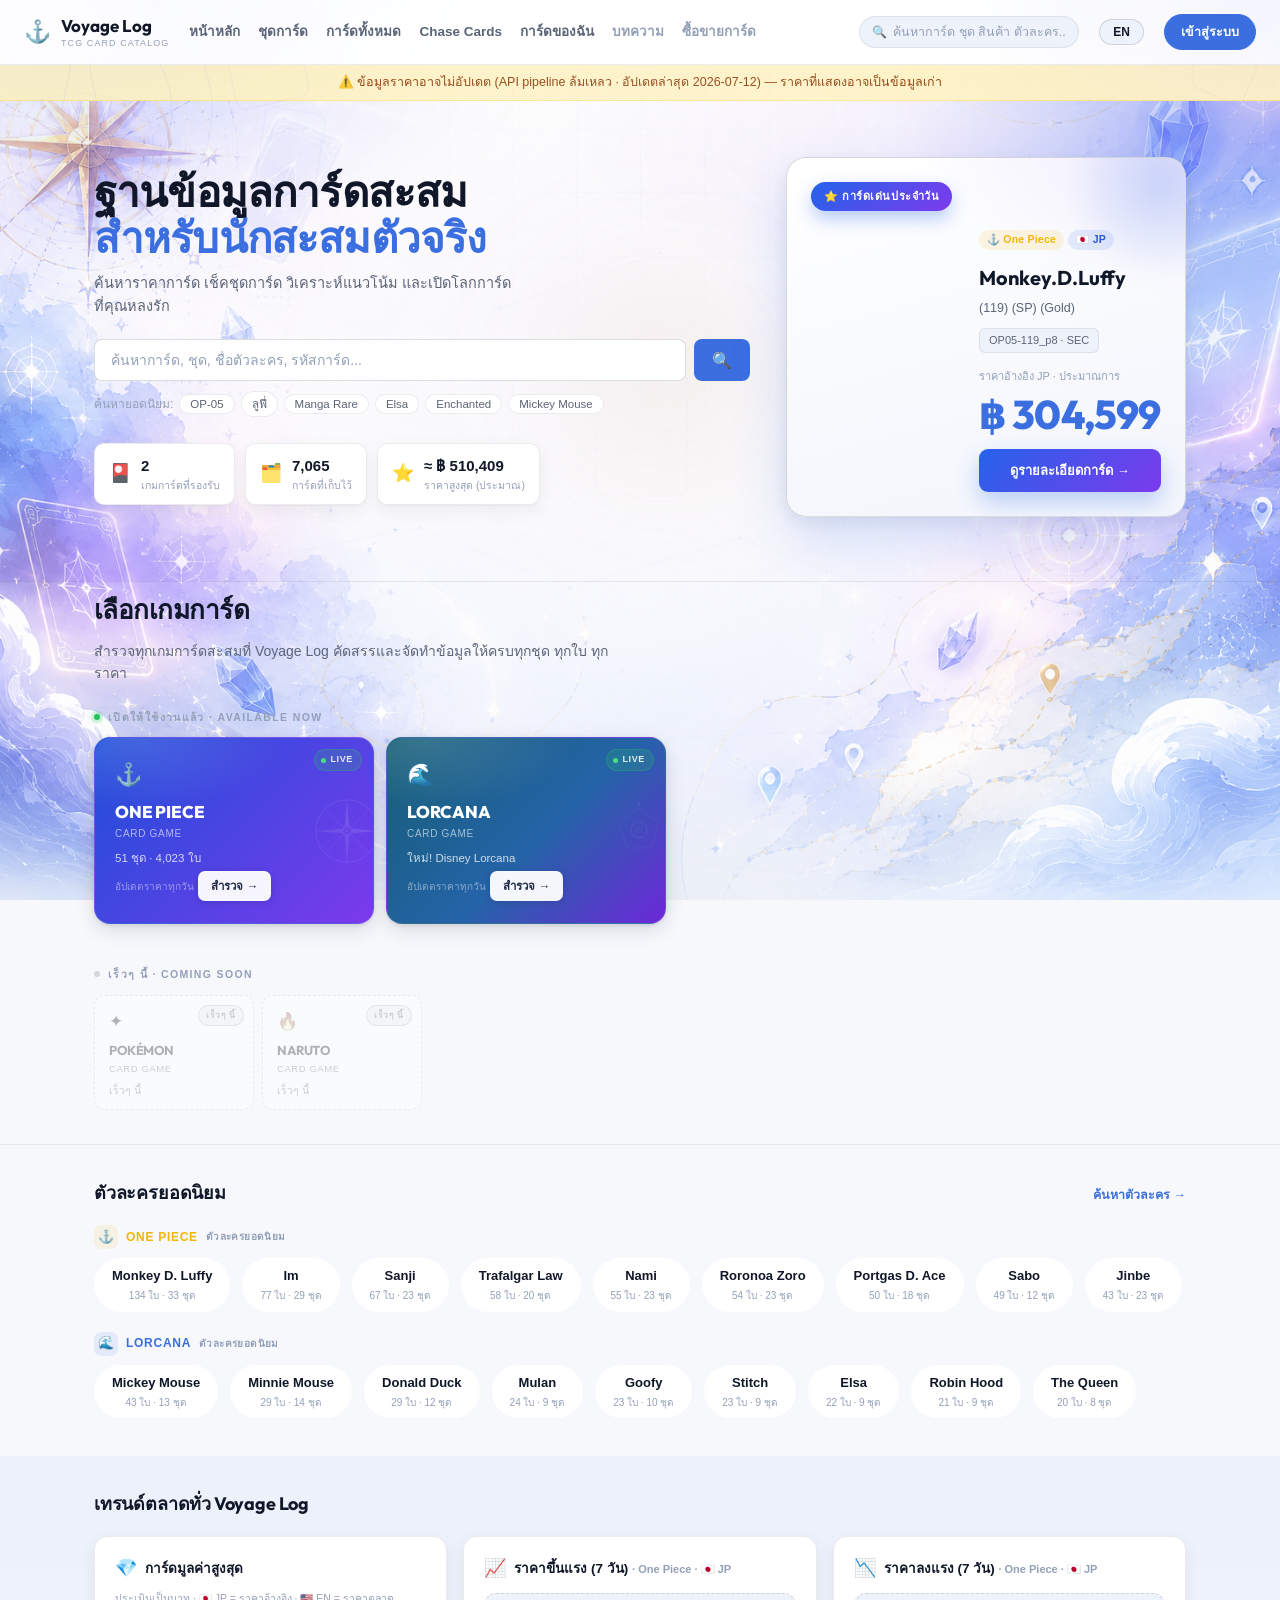
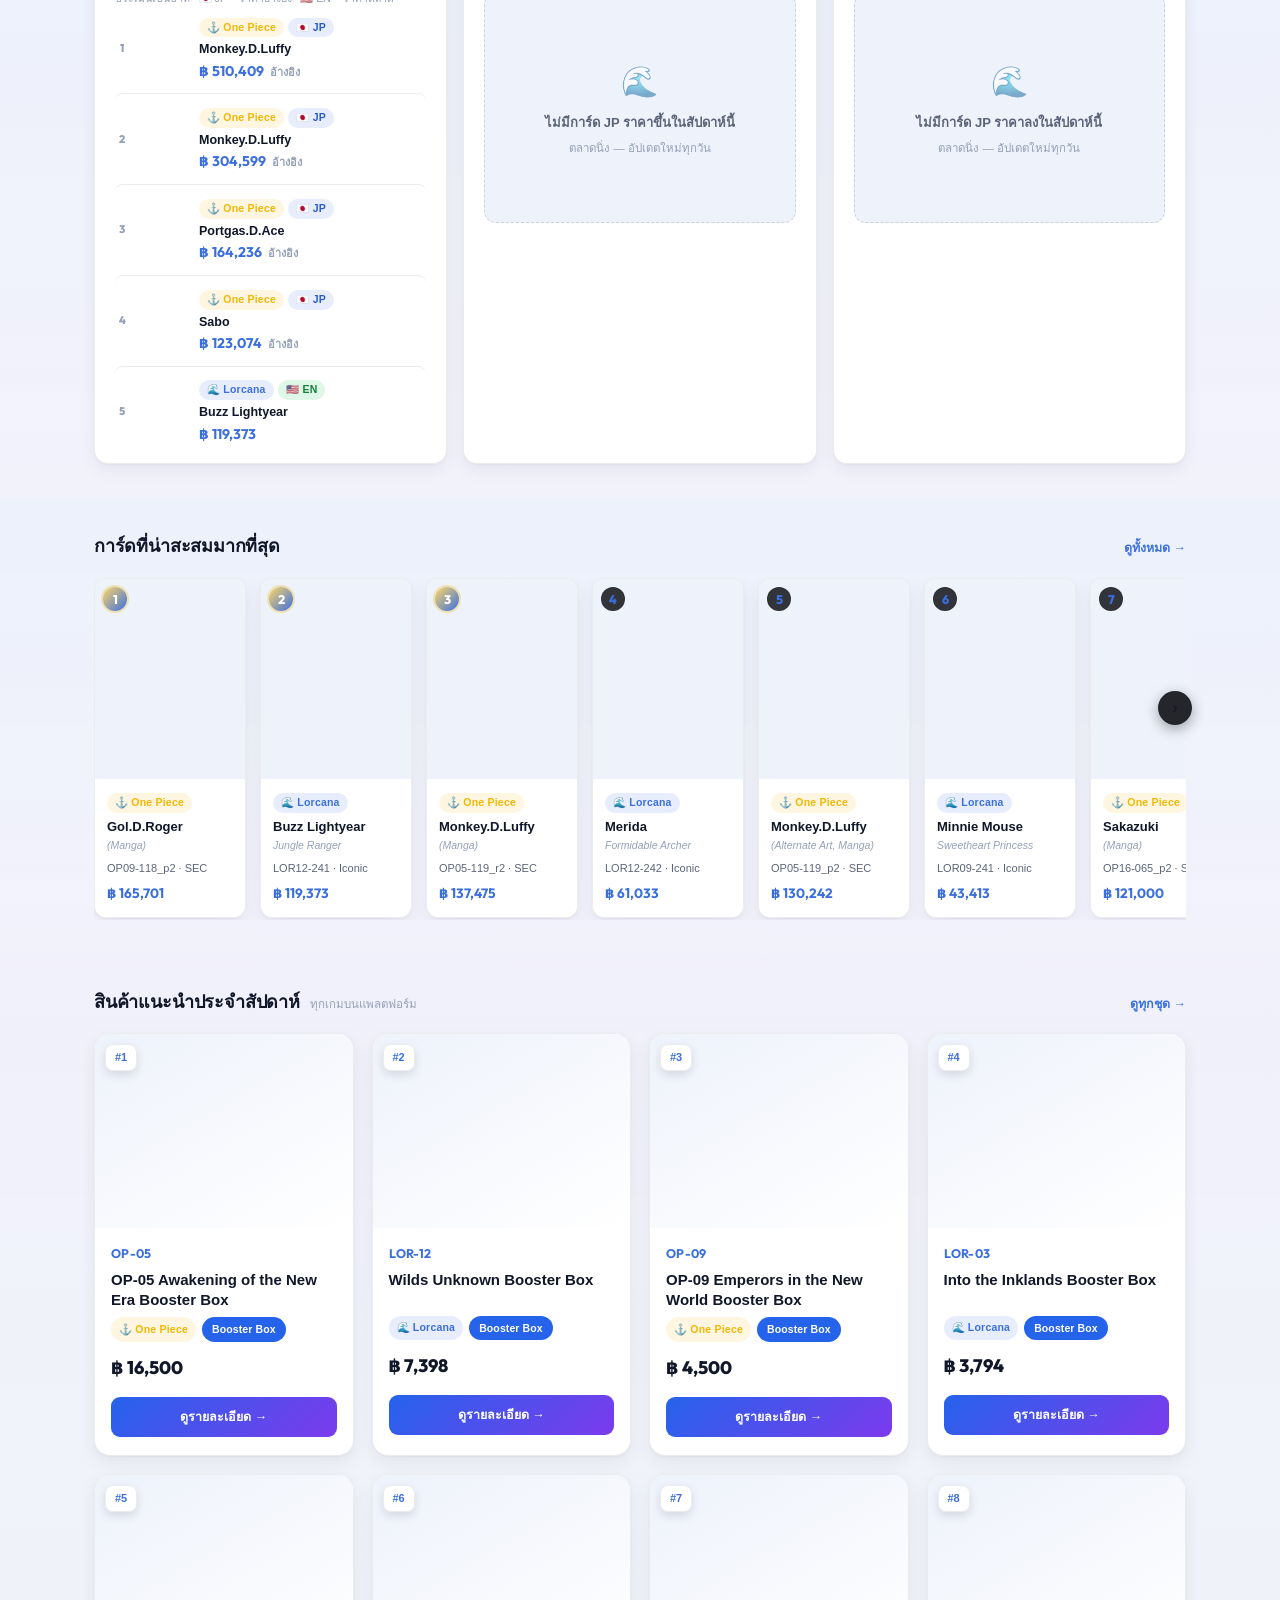
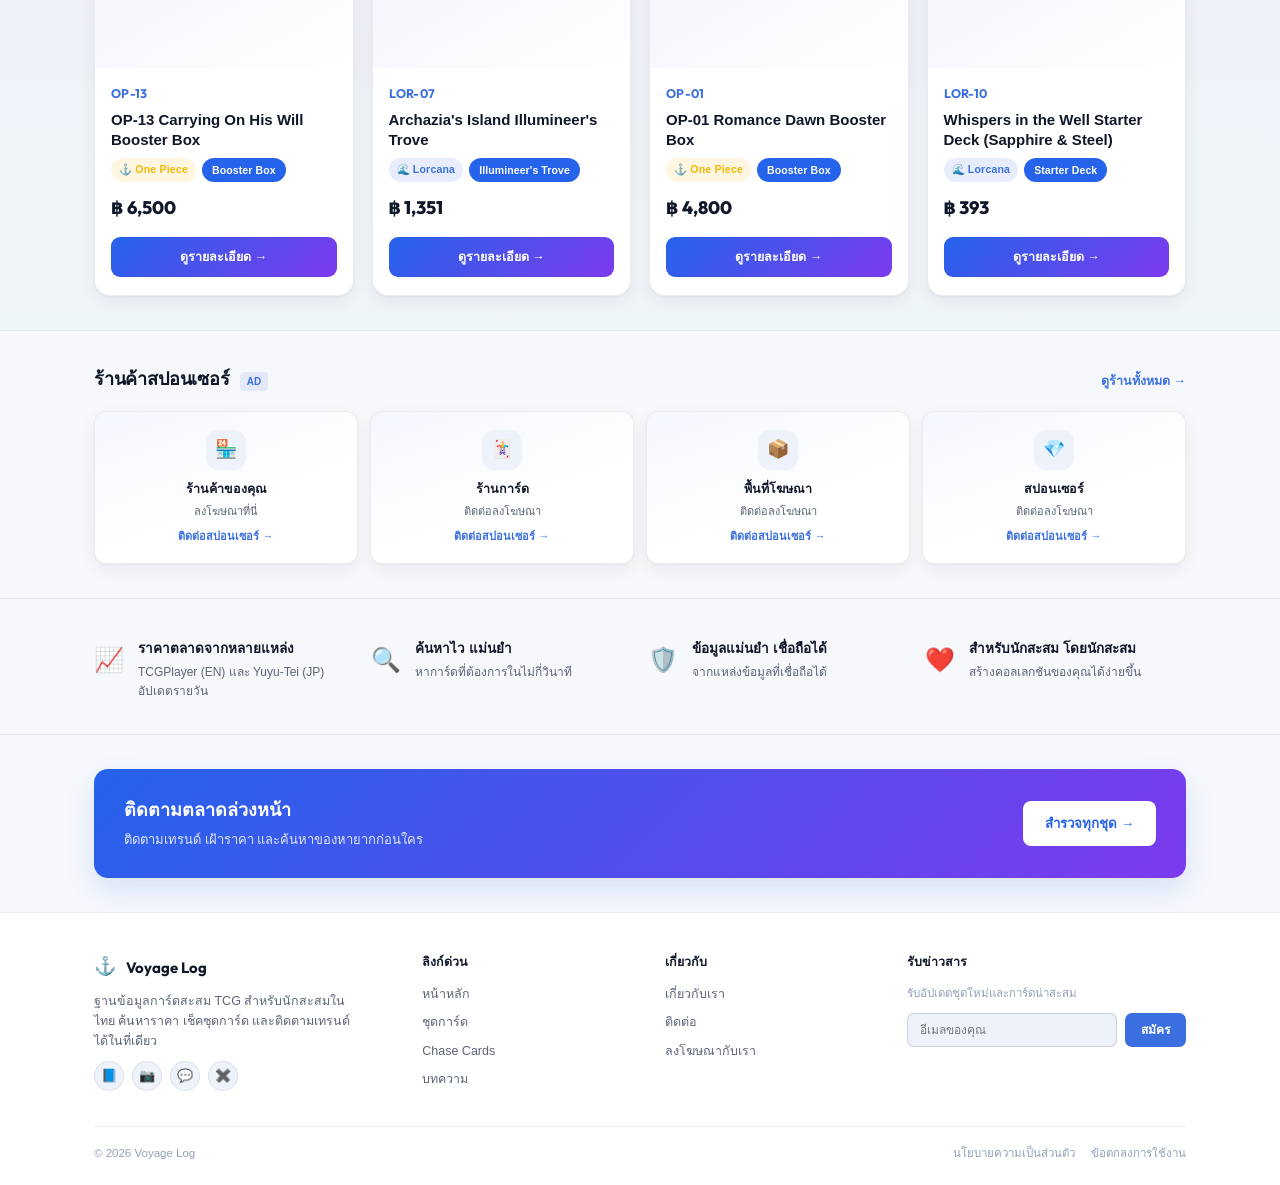
==== commit 5fd09856: "Homepage: One Piece JP-price only on value panels; Lorcana stays EN" ====
--- a/onepiece-catalog/index.html
+++ b/onepiece-catalog/index.html
@@ -2603,6 +2603,13 @@
   const jp=hit&&marketFor(hit.card,'JP');
   return (jp&&jp.source_price>0)?{ed:'JP',ref:true}:{ed:'EN',ref:false};
 }
+// CEO ruling 2026-07-13: on homepage VALUE surfaces (Highest Value, Featured
+// Card, hero stat) One Piece shows its JP price ONLY — OP EN-only variants
+// (Manga/Alt-Art) are excluded. Lorcana has no JP market and keeps its EN price.
+// Non-One-Piece entries always pass; One Piece entries pass only when JP-priced.
+function homepageJpOk(entry){
+  return !!entry && (entry.game!=='one-piece' || showcaseSrc(entry).ed==='JP');
+}
 
 function renderStats(){
   const L=S.lang;
@@ -2611,7 +2618,7 @@
   const shs=showcases().filter(s=>s.totals);
   if(shs.length>1){
     const totalCards=shs.reduce((n,s)=>n+(s.totals.cards||0),0);
-    const hiCands=[...shs.map(s=>s.top_chase&&s.top_chase[0]),...shs.map(s=>s.featured_pool&&s.featured_pool[0])].filter(Boolean);
+    const hiCands=[...shs.map(s=>s.top_chase&&s.top_chase[0]),...shs.map(s=>s.featured_pool&&s.featured_pool[0])].filter(Boolean).filter(homepageJpOk);
     const hiThb=Math.max(0,...hiCands.map(e=>showcaseLiveThb(e)||((e.price_usd||0)*activeFx())));
     const st=[
       {ic:'🎴',v:shs.length,th:'เกมการ์ดที่รองรับ',en:'Card Games'},
@@ -2637,7 +2644,7 @@
   // PLATFORM SHOWCASE: curated pool across every game's showcase file
   // (Manga Luffy, Enchanted Elsa, Iconic Buzz, …). Rotates daily —
   // stable for the day, different tomorrow.
-  const pool=showcases().map(s=>s.featured_pool||[]).flat().filter(c=>c.price_usd>0);
+  const pool=showcases().map(s=>s.featured_pool||[]).flat().filter(c=>c.price_usd>0).filter(homepageJpOk);
   if(pool.length){
     const day=Math.floor(Date.now()/86400000);
     const top=pool[day%pool.length];
@@ -3201,6 +3208,7 @@
   // not the snapshot: otherwise live drift makes the "Highest Value" list
   // appear out of order.
   const scAll=showcases().map(s=>s.top_value||s.top_chase||[]).flat().filter(c=>c.price_usd>0)
+    .filter(homepageJpOk)   // OP = JP-priced only; Lorcana (EN) still allowed
     .map(c=>({...c,_valThb:showcaseLiveThb(c)||c.price_usd*activeFx()}))
     .sort((a,b)=>b._valThb-a._valThb).slice(0,5);
   if(scAll.length){
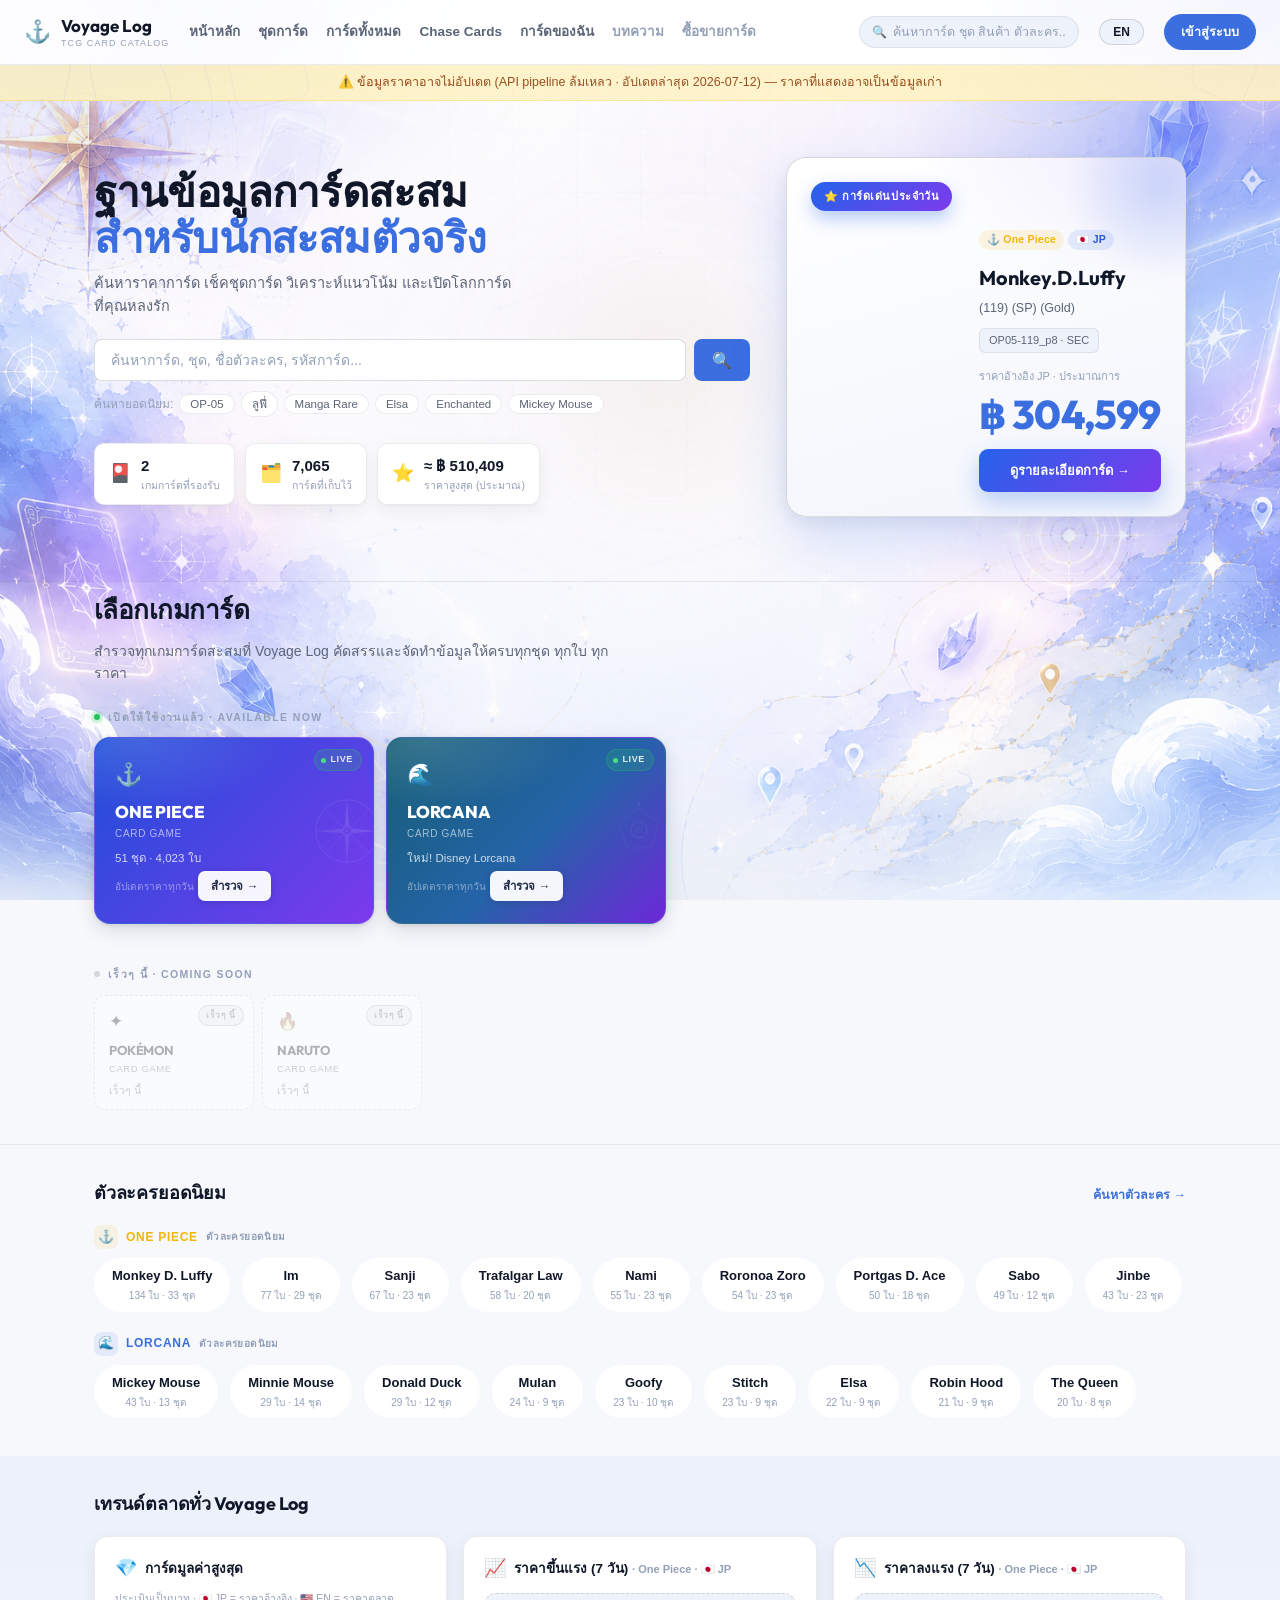
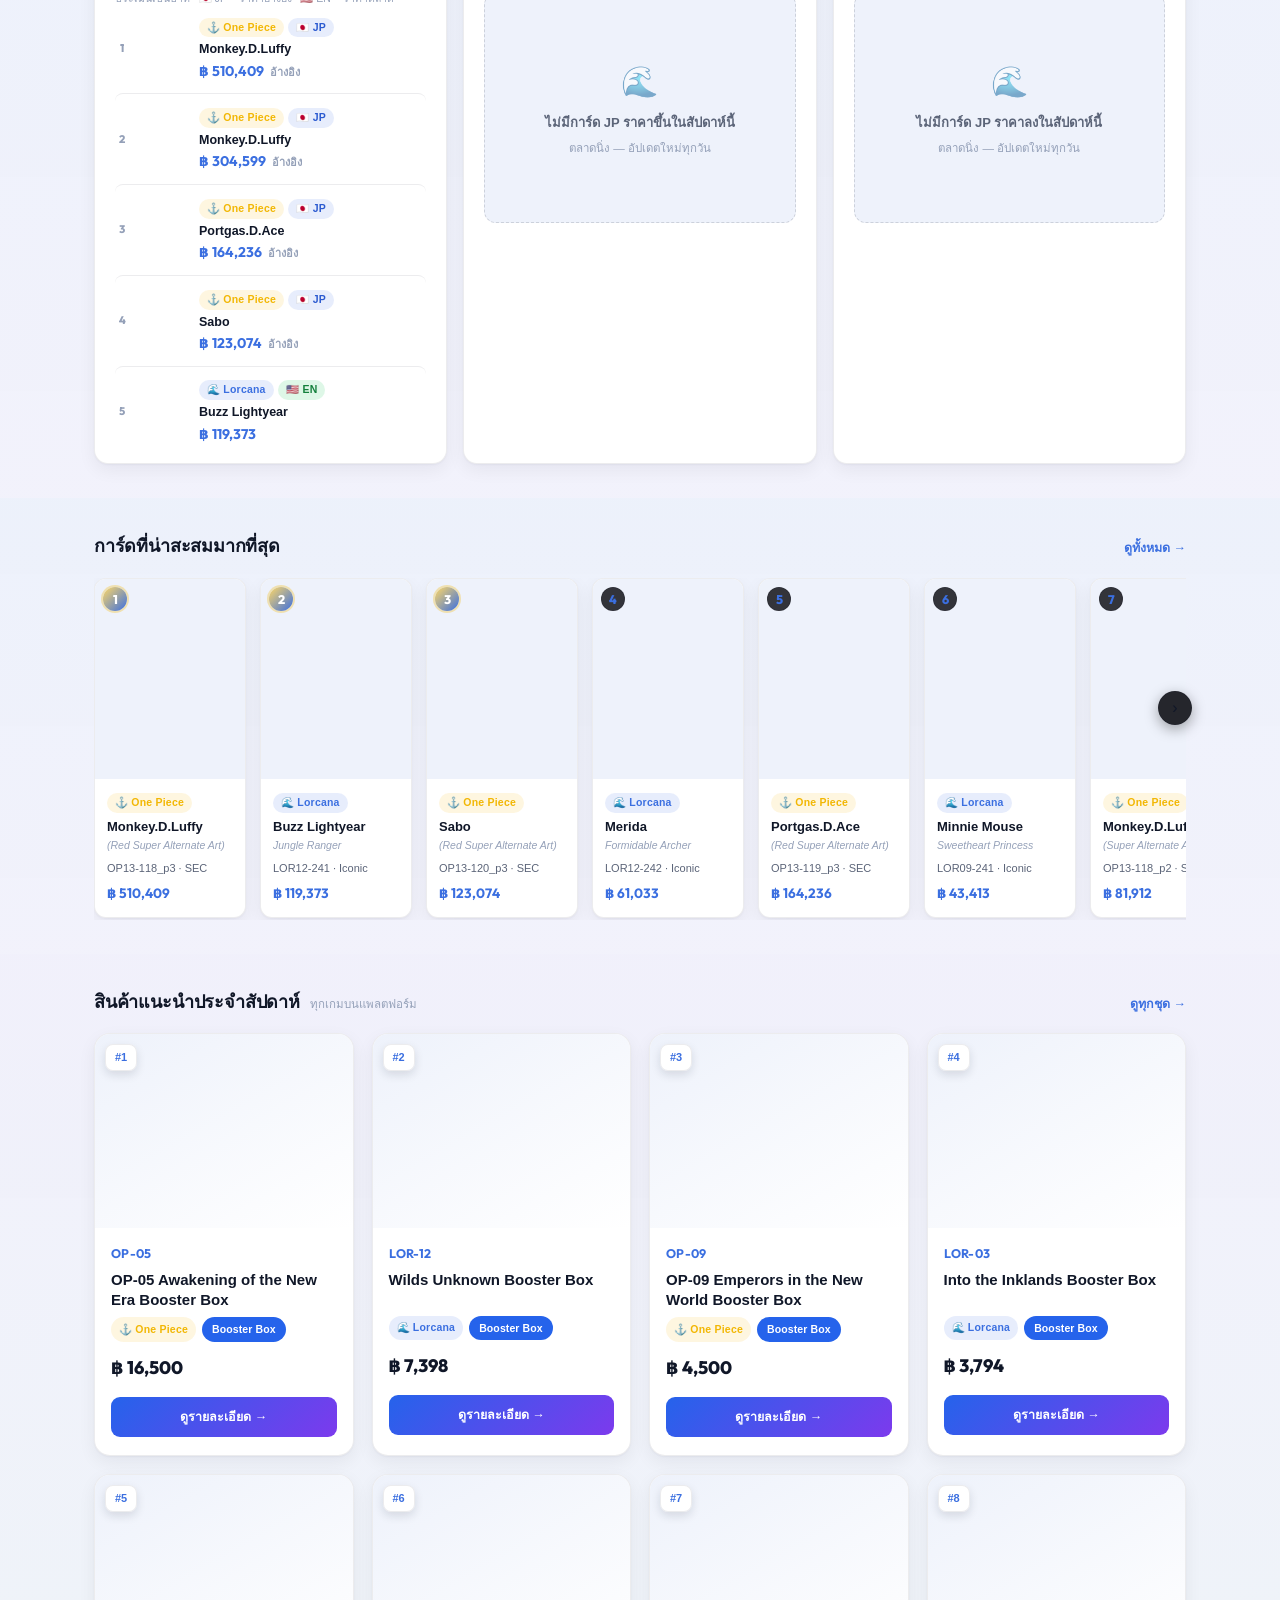
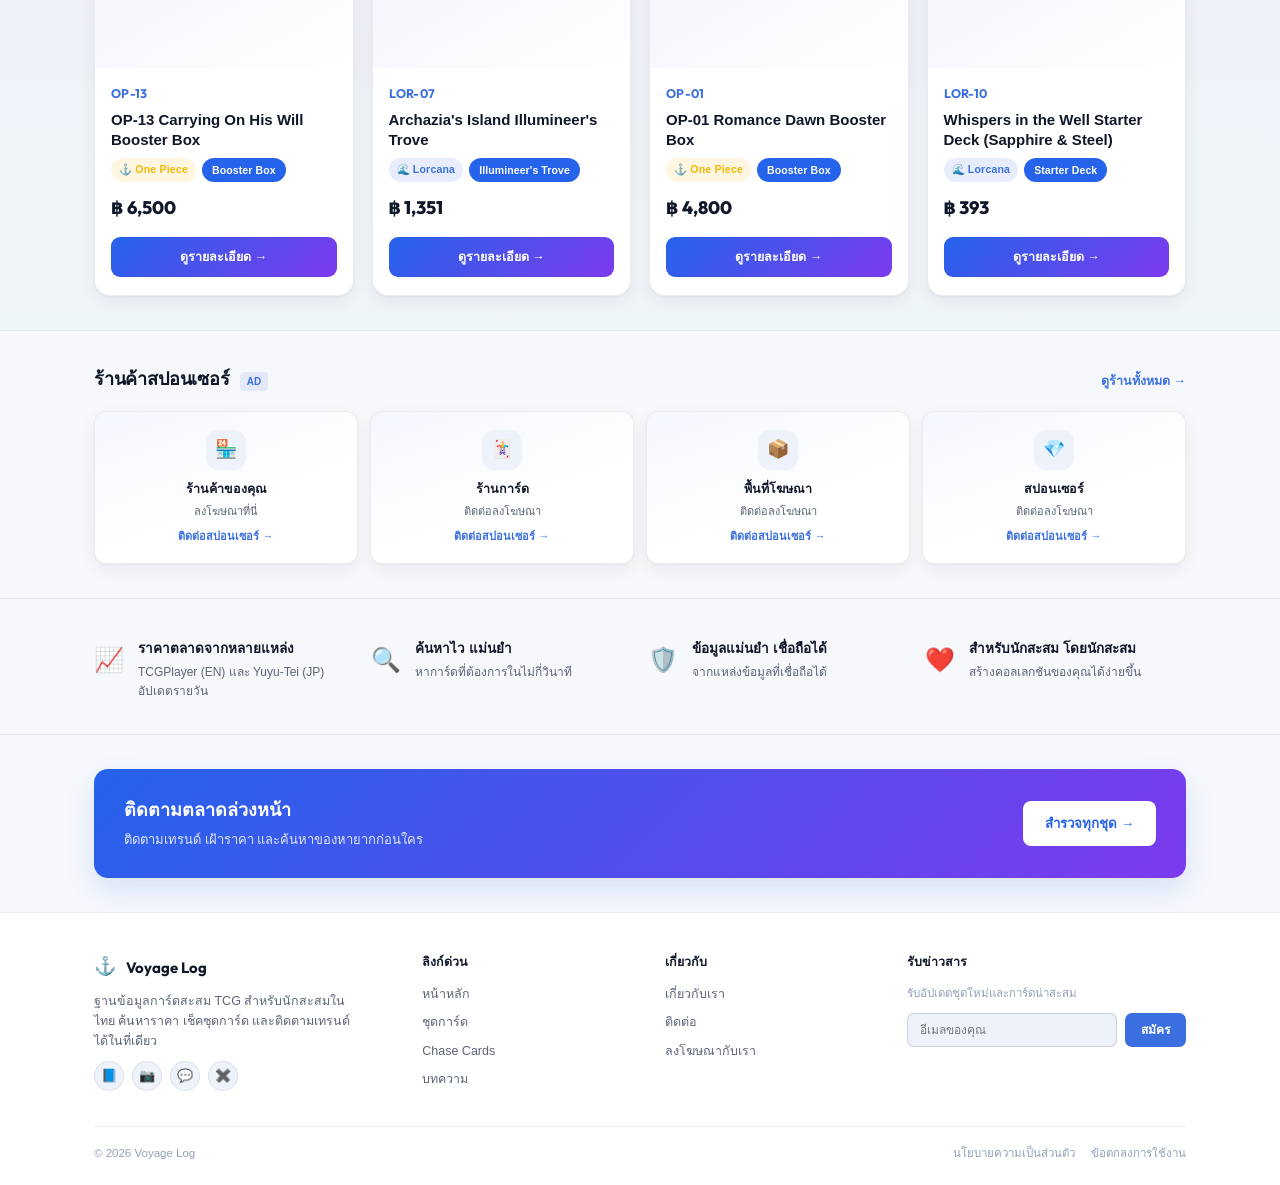
==== commit 9f84a1c8: "Top Chase (option b revised): carousel = JP-priced OP + Lorcana EN; chase page keeps collectibility " ====
--- a/onepiece-catalog/index.html
+++ b/onepiece-catalog/index.html
@@ -2438,7 +2438,7 @@
   const L=S.lang;
   const allCards=flat();
   const isJP=S.cardLang==='jp';
-  const chaseCards=allCards.filter(c=>chaseScore(c)>0&&hasEditionPrice(c)&&editionPriceThb(c)>=CHASE_MIN_THB)
+  const chaseCards=allCards.filter(chasePageEligible)
     .sort((a,b)=>chaseScore(b)-chaseScore(a)||editionPriceThb(b)-editionPriceThb(a));
   // Use D._imgIndex for clean set codes — avoids composite codes like "OP14-EB04"
   const _getChaseSetCode=c=>{const hit=D._imgIndex?D._imgIndex[c.card_image_id]:null;return hit?hit.code:(c.set_id||'');};
@@ -2455,12 +2455,13 @@
       <div class="chase-pg-badge">${stars}</div>
       <div class="chase-pg-name">${chaseBase(c.card_name)}</div>
       <div class="chase-pg-meta">${c.set_id||''} · ${c.rarity||''}</div>
-      <div class="chase-pg-price">${editionBadge(isJP?'JP':'EN')} ${fpEdition(c)}</div>
+      <div class="chase-pg-price">${chasePagePrice(c)}</div>
     </div>`;
   }).join('');
   document.getElementById('chase-page-content').innerHTML=`
     <h1 class="page-ttl serif">${L==='th'?'Chase Cards ทั้งหมด':'All Chase Cards'}</h1>
-    <p style="color:var(--soft);font-size:13px;margin-bottom:16px">${L==='th'?`การ์ดหายากและน่าสะสมจากทุกชุด · ${filtered.length} ใบ`:`Rare & collectible cards across all sets · ${filtered.length} cards`}</p>
+    <p style="color:var(--soft);font-size:13px;margin-bottom:6px">${L==='th'?`การ์ดหายากและน่าสะสมจากทุกชุด · ${filtered.length} ใบ`:`Rare & collectible cards across all sets · ${filtered.length} cards`}</p>
+    <p style="color:var(--faint);font-size:12px;margin-bottom:16px;line-height:1.5">${L==='th'?'อันดับ Top Chase พิจารณาจากความหายากและความน่าสะสม ไม่ได้เรียงตามราคา การ์ดบางใบอาจยังไม่มีข้อมูลราคา JP':'Top Chase is ranked by rarity and collectibility, not by price. Some cards may not yet have JP price data.'}</p>
     <div class="chase-pg-filters">
       <select class="chase-pg-set-sel" onchange="_renderChasePage(this.value)">${setOpts}</select>
     </div>
@@ -3654,12 +3655,47 @@
 
   return ranked.slice(0,limit);
 }
+// ── TOP CHASE PRICE POLICY (option b, CEO ruling 2026-07-13) ─────────────────
+// One Piece chase cards show their JP price when a valid JP price exists;
+// otherwise an honest "no JP price yet" — NEVER the EN price. The card stays
+// visible either way. Lorcana (single-edition) keeps its valid EN market price.
+function _chaseNoJp(){return `<span style="font-size:11px;color:var(--faint)">${S.lang==='th'?'ยังไม่มีข้อมูลราคา JP':'JP price unavailable'}</span>`;}
+function chaseShowcasePrice(entry){
+  if(entry.game!=='one-piece')return fpL(entry.price_usd);              // Lorcana keeps EN
+  const hit=cardByImgId(entry.id),jp=hit&&marketFor(hit.card,'JP');
+  if(jp&&jp.source_price>0){const thb=jpPreferredPriceThb(hit.card);return fpL(thb/activeFx(),thb);}
+  return _chaseNoJp();
+}
+function chasePageEligible(c){
+  if(chaseScore(c)<=0)return false;
+  if(singleEdition(c))return realPrice(c)>0&&realPrice(c)*activeFx()>=CHASE_MIN_THB; // Lorcana EN floor
+  const jp=marketFor(c,'JP');
+  if(jp&&jp.source_price>0)return jpPreferredPriceThb(c)>=CHASE_MIN_THB;              // OP JP floor
+  return true;                                                                        // OP w/o JP: keep visible
+}
+function chasePagePrice(c){
+  if(singleEdition(c))return `${editionBadge('EN')} ${fpEdition(c)}`;                 // Lorcana EN
+  const jp=marketFor(c,'JP');
+  if(jp&&jp.source_price>0){const thb=jpPreferredPriceThb(c);return `${editionBadge('JP')} ${fpL(thb/activeFx(),thb)}`;}
+  return _chaseNoJp();
+}
 function renderChase(){
   const L=S.lang;
-  // PLATFORM-WIDE: chase cards from every game's showcase, interleaved so
-  // both games are represented (Manga Luffy next to Enchanted Elsa).
-  const scAll=showcases().map(s=>s.top_chase||[]).flat()
-    .sort((a,b)=>(b.chase-a.chase)||(b.price_usd-a.price_usd));
+  // PLATFORM-WIDE discovery preview, both games represented. Lorcana chase
+  // entries come from the showcase (valid EN market price). One Piece entries
+  // are sourced from JP-priced chase cards ONLY (never EN) — the OP top_chase
+  // showcase is Manga/Alt-Art (EN-only), so we instead pick eligible OP chase
+  // cards that actually carry a JP price.
+  const lorEntries=showcases().map(s=>s.top_chase||[]).flat().filter(e=>e.game!=='one-piece');
+  const opEntries=flat().filter(c=>{
+      if(singleEdition(c))return false;                 // One Piece only (Lorcana is single-edition)
+      const jp=marketFor(c,'JP');
+      return chaseScore(c)>0&&jp&&jp.source_price>0&&jpPreferredPriceThb(c)>=CHASE_MIN_THB;
+    })
+    .sort((a,b)=>chaseScore(b)-chaseScore(a)||jpPreferredPriceThb(b)-jpPreferredPriceThb(a))
+    .slice(0,15)
+    .map(c=>{const hit=cardByImgId(c.card_image_id);return {game:'one-piece',set:hit?hit.code:(c.set_id||''),id:c.card_image_id,image:c.card_image||'',name:c.card_name,rarity:c.rarity,chase:chaseScore(c),price_usd:realPrice(c)};});
+  const scAll=[...opEntries,...lorEntries].sort((a,b)=>(b.chase-a.chase)||(b.price_usd-a.price_usd));
   if(scAll.length){
     const mixed=interleaveByGame(scAll,15);
     document.getElementById('chase-row').innerHTML=mixed.map((c,i)=>{
@@ -3675,7 +3711,7 @@
           <div class="chase-name">${base}</div>
           ${variant?`<div class="chase-variant">${isLorName?variant:'('+variant+')'}</div>`:''}
           <div class="chase-set">${c.id||''}${c.rarity_name?' · '+c.rarity_name:c.rarity?' · '+c.rarity:''}</div>
-          <div class="chase-price">${fpL(c.price_usd)}</div>
+          <div class="chase-price">${chaseShowcasePrice(c)}</div>
         </div>
       </div>`;
     }).join('');
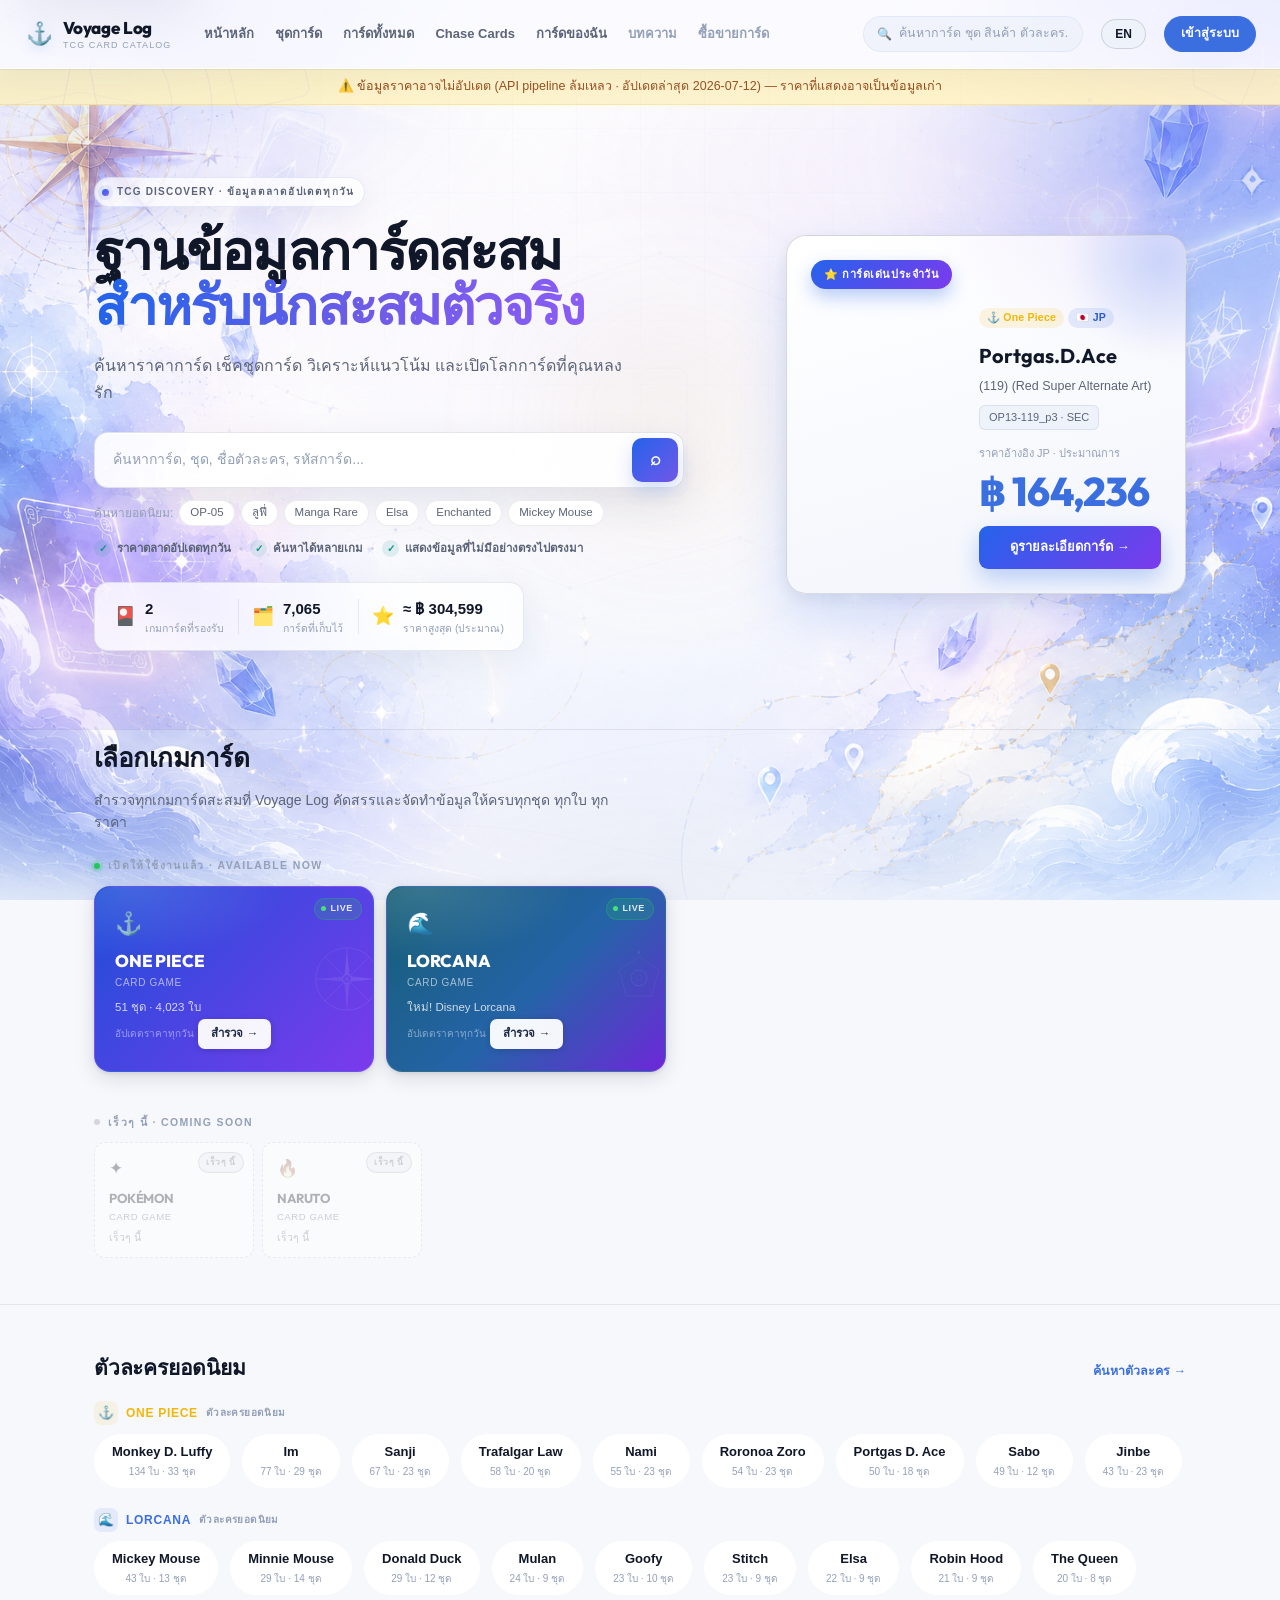
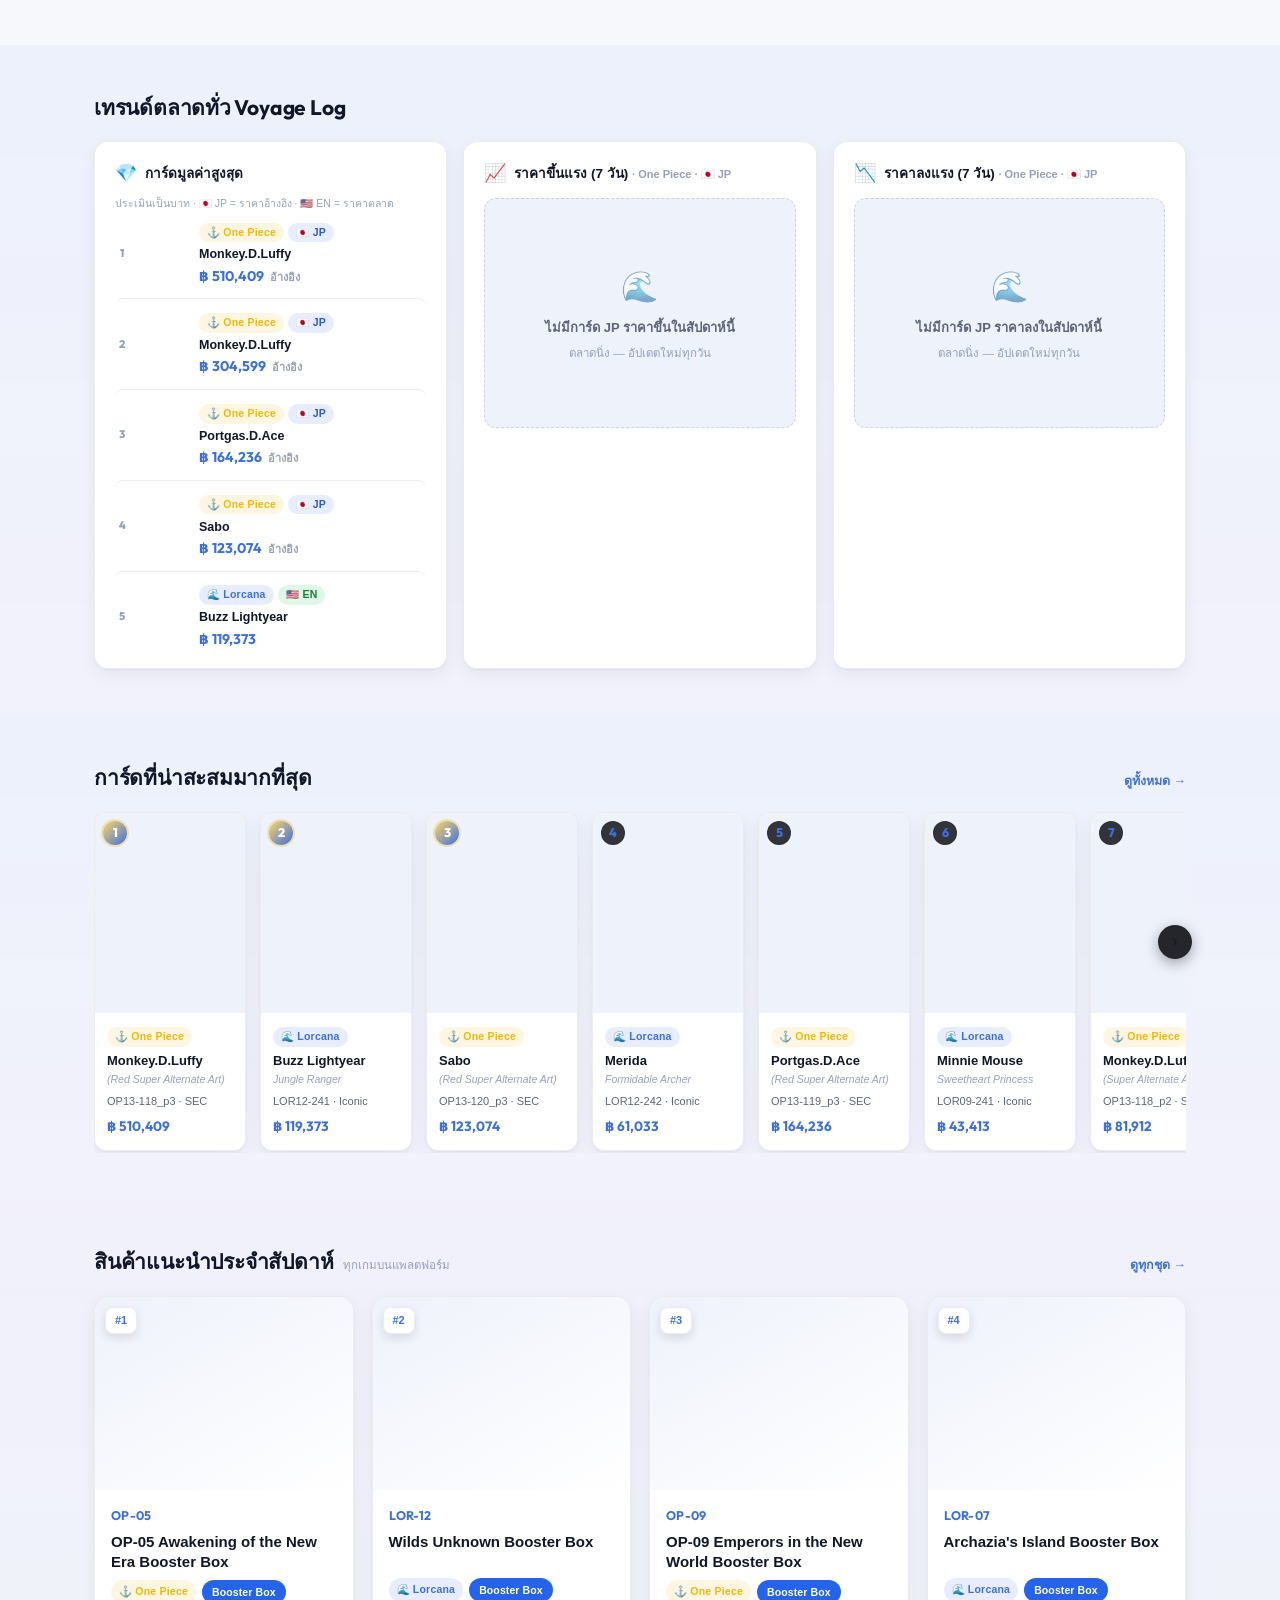
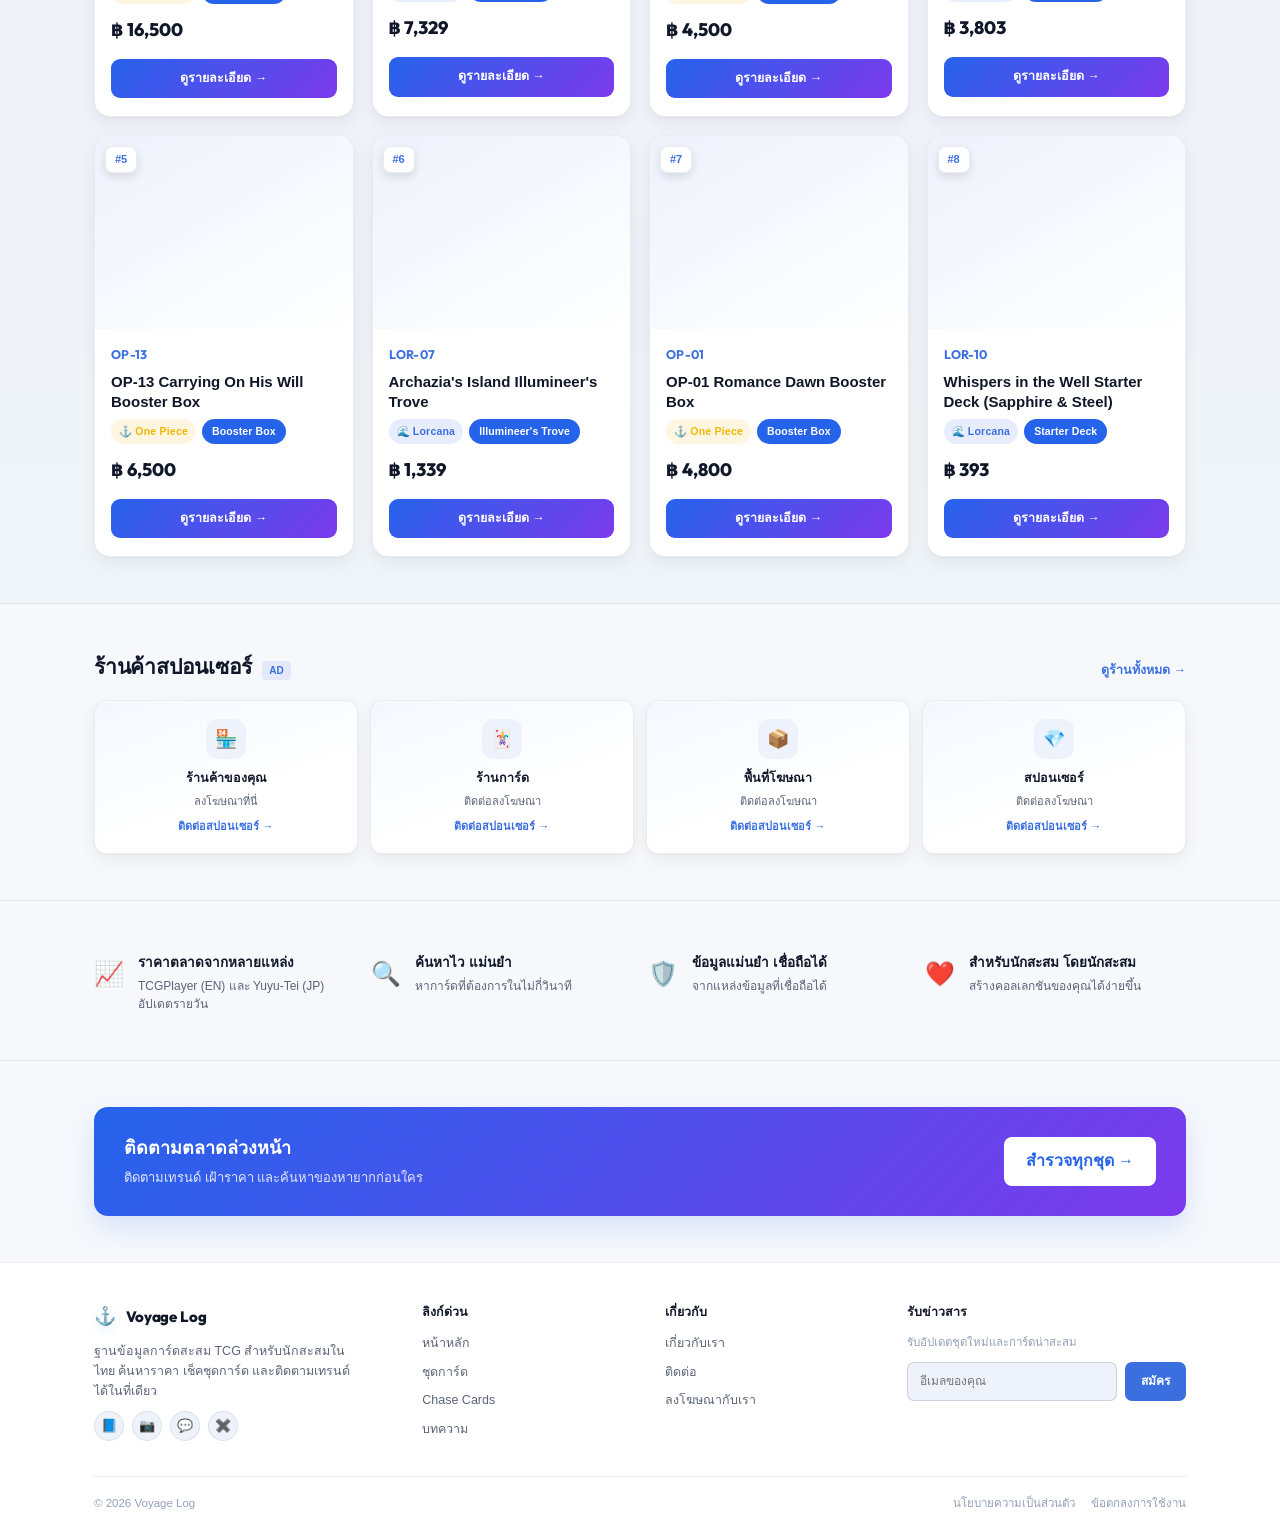
==== commit 5cb325eb: "feat: polish homepage and add Voyage Log project skills" ====
--- a/onepiece-catalog/index.html
+++ b/onepiece-catalog/index.html
@@ -3,18 +3,31 @@
 <head>
 <meta charset="UTF-8">
 <meta name="viewport" content="width=device-width, initial-scale=1.0">
+<meta name="theme-color" content="#f7f8fc">
+<meta name="robots" content="index,follow,max-image-preview:large">
 <title>Voyage Log — TCG Database | One Piece & Disney Lorcana</title>
 <meta name="description" content="ฐานข้อมูลการ์ดสะสมสำหรับนักสะสมชาวไทย — One Piece Card Game และ Disney Lorcana ครบทุกชุด เช็คราคาตลาดรายวัน การ์ดหายาก Chase Cards และคู่มือการซื้อ | Thailand's TCG discovery platform: One Piece & Disney Lorcana cards, daily market prices, chase cards and buying guides.">
+<link rel="canonical" href="https://fourthlps.github.io/tcgcardcatalog/onepiece-catalog/">
 <meta property="og:title" content="Voyage Log — TCG Database | One Piece & Disney Lorcana">
 <meta property="og:description" content="ฐานข้อมูลการ์ด One Piece และ Disney Lorcana ครบทุกชุด เช็คราคาตลาดรายวัน การ์ดหายาก และคู่มือการซื้อสำหรับนักสะสมชาวไทย">
 <meta property="og:type" content="website">
 <meta property="og:url" content="https://fourthlps.github.io/tcgcardcatalog/onepiece-catalog/">
+<meta property="og:site_name" content="Voyage Log">
+<meta property="og:locale" content="th_TH">
+<meta property="og:image" content="https://fourthlps.github.io/tcgcardcatalog/onepiece-catalog/assets/55e6d703-fc33-41ae-9af6-a5107b573747.png">
+<meta property="og:image:width" content="1536">
+<meta property="og:image:height" content="1024">
+<meta property="og:image:alt" content="Voyage Log trading card catalog background artwork">
+<meta name="twitter:card" content="summary_large_image">
+<meta name="twitter:title" content="Voyage Log — TCG Database">
+<meta name="twitter:description" content="ฐานข้อมูลการ์ด One Piece และ Disney Lorcana พร้อมราคาตลาดและการ์ดน่าสะสมสำหรับนักสะสมชาวไทย">
+<meta name="twitter:image" content="https://fourthlps.github.io/tcgcardcatalog/onepiece-catalog/assets/55e6d703-fc33-41ae-9af6-a5107b573747.png">
 <link rel="preconnect" href="https://fonts.googleapis.com">
 <link rel="preconnect" href="https://fonts.gstatic.com" crossorigin>
 <link href="https://fonts.googleapis.com/css2?family=Outfit:wght@400;500;600;700;800&display=swap" rel="stylesheet">
 <script src="https://cdn.jsdelivr.net/npm/@supabase/supabase-js@2/dist/umd/supabase.min.js"></script>
 <style>
-:root{--bg:#f6f8fc;--bg2:#ffffff;--bg3:#eef2fb;--border:rgba(15,23,42,.08);--bord2:rgba(15,23,42,.15);--gold:#3b6fe0;--golds:rgba(59,111,224,.10);--text:#101728;--soft:#5b6478;--faint:#94a0b8;--teal:#0d9488;--teals:rgba(13,148,136,.12);--blue:#2563eb;--blues:rgba(37,99,235,.12);--green:#16a34a;--purple:#8b5cf6;--purples:rgba(139,92,246,.12);--shadow:0 1px 2px rgba(16,23,42,.04),0 6px 18px rgba(16,23,42,.06);--shadow-hover:0 12px 28px rgba(59,111,224,.16);--font-display:'Outfit',system-ui,sans-serif;--ease-out:cubic-bezier(0.25,0.46,0.45,0.94);
+:root{--bg:#f6f8fc;--bg2:#ffffff;--bg3:#eef2fb;--border:rgba(15,23,42,.08);--bord2:rgba(15,23,42,.15);--gold:#3b6fe0;--golds:rgba(59,111,224,.10);--text:#101728;--soft:#5b6478;--faint:#94a0b8;--teal:#0d9488;--teals:rgba(13,148,136,.12);--blue:#2563eb;--blues:rgba(37,99,235,.12);--green:#16a34a;--purple:#8b5cf6;--purples:rgba(139,92,246,.12);--shadow:0 1px 2px rgba(16,23,42,.04),0 6px 18px rgba(16,23,42,.06);--shadow-hover:0 12px 28px rgba(59,111,224,.16);--shadow-premium:0 20px 60px rgba(31,48,94,.12),0 2px 10px rgba(16,23,42,.05);--focus-ring:0 0 0 3px rgba(59,111,224,.24);--font-display:'Outfit',system-ui,sans-serif;--ease-out:cubic-bezier(0.25,0.46,0.45,0.94);
 /* Chase/manga highlight tokens reuse the existing chase-rank gold accent
    (#ffd866 / rgba(242,183,5,*)) and the site's own hue set for a
    "rainbow" gradient, instead of introducing any brand-new colors. */
@@ -26,7 +39,13 @@
    colors. No saturated hues. */
 --ice:#eef5fc;--lavender:#f5f1fc;--soft-gold:#cda867;--soft-gold-glow:rgba(205,168,103,.22)}
 *{box-sizing:border-box;margin:0;padding:0}
+html{scroll-behavior:smooth}
 body{position:relative;background:var(--bg);color:var(--text);font-family:-apple-system,'Segoe UI',Helvetica,Arial,sans-serif;line-height:1.55}
+.sr-only{position:absolute!important;width:1px!important;height:1px!important;padding:0!important;margin:-1px!important;overflow:hidden!important;clip:rect(0,0,0,0)!important;white-space:nowrap!important;border:0!important}
+.skip-link{position:fixed;left:18px;top:12px;z-index:1000;transform:translateY(-160%);background:var(--text);color:#fff;padding:10px 16px;border-radius:10px;font-weight:800;text-decoration:none;box-shadow:var(--shadow-premium);transition:transform .18s ease}
+.skip-link:focus{transform:translateY(0)}
+:where(a,button,input,select,[tabindex]):focus-visible{outline:none;box-shadow:var(--focus-ring)}
+button,input,select{font:inherit}
 /* Ambient site-wide glow -- soft, low-opacity color pools that keep the
    whole page feeling like one continuous premium canvas instead of plain
    flat-grey section blocks. Fixed so it stays consistent while scrolling. */
@@ -35,10 +54,7 @@
   radial-gradient(ellipse 46% 30% at 98% 2%,rgba(139,92,246,.07),transparent 62%),
   radial-gradient(ellipse 40% 30% at 50% 102%,rgba(205,168,103,.05),transparent 62%),
   radial-gradient(ellipse 70% 50% at 50% 38%,rgba(245,241,252,.55),transparent 70%)}
-body::after{content:'';position:fixed;inset:0;z-index:-2;pointer-events:none;
-  background-image:url('assets/55e6d703-fc33-41ae-9af6-a5107b573747.png');
-  background-size:cover;background-position:center top;
-  opacity:.045;filter:saturate(.5)}
+body::after{content:'';position:fixed;inset:0;z-index:-2;pointer-events:none;background:linear-gradient(120deg,rgba(238,245,252,.5),rgba(245,241,252,.34));opacity:.8}
 .hdr,#view-home,main.app{position:relative;z-index:1}
 
 /* ============================================================
@@ -115,18 +131,20 @@
 .wrap{max-width:1140px;margin:0 auto;padding:0 24px}
 
 /* HEADER */
-.hdr{border-bottom:1px solid var(--border);position:sticky;top:0;background:rgba(255,255,255,.88);backdrop-filter:blur(10px);z-index:20}
-.hdr-in{max-width:1280px;margin:0 auto;padding:0 24px;height:64px;display:flex;align-items:center;gap:20px}
+.hdr{border-bottom:1px solid rgba(255,255,255,.72);position:sticky;top:0;background:rgba(250,251,255,.82);backdrop-filter:blur(18px) saturate(1.25);-webkit-backdrop-filter:blur(18px) saturate(1.25);z-index:20;box-shadow:0 1px 0 rgba(15,23,42,.06),0 8px 30px rgba(29,42,78,.045)}
+.hdr-in{max-width:1280px;margin:0 auto;padding:0 24px;height:68px;display:flex;align-items:center;gap:18px}
 .brand{display:flex;align-items:center;gap:10px;cursor:pointer;flex-shrink:0}
-.brand-icon{font-size:22px;color:var(--gold)}
-.brand-name{font-family:var(--font-display);font-size:17px;font-weight:700}
+.brand-button{border:0;background:transparent;color:inherit;text-align:left;border-radius:10px;padding:4px 6px 4px 2px}
+.brand-icon{font-size:22px;color:var(--gold);filter:drop-shadow(0 3px 6px rgba(59,111,224,.2))}
+.brand-name{font-family:var(--font-display);font-size:17px;font-weight:800;letter-spacing:-.01em}
 .brand-sub{font-size:9px;color:var(--faint);letter-spacing:.12em;text-transform:uppercase;display:block;margin-top:-2px}
-.nav{display:flex;gap:18px;flex:1}
-.nav a{color:var(--soft);text-decoration:none;font-size:13.5px;font-weight:600;cursor:pointer;transition:color .15s;white-space:nowrap}
-.nav a:hover{color:var(--gold)}
-.nav a.dim{color:var(--faint);pointer-events:none}
-.hdr-search{position:relative;display:flex;align-items:center;gap:6px;background:var(--bg3);border:1px solid var(--border);border-radius:999px;padding:6px 12px;width:220px;flex-shrink:0;transition:border-color .15s,width .2s}
-.hdr-search:focus-within{border-color:var(--gold);width:280px}
+.nav{display:flex;gap:3px;flex:1;align-items:center}
+.nav a,.nav button{appearance:none;border:0;background:transparent;color:var(--soft);text-decoration:none;font-size:13px;font-weight:650;cursor:pointer;transition:color .15s,background .15s,transform .15s;white-space:nowrap;padding:8px 9px;border-radius:9px}
+.nav a:hover,.nav button:hover{color:var(--gold);background:var(--golds)}
+.nav a:active,.nav button:active{transform:translateY(1px)}
+.nav a.dim,.nav button.dim{color:var(--faint);pointer-events:none}
+.hdr-search{position:relative;display:flex;align-items:center;gap:7px;background:rgba(238,242,251,.8);border:1px solid rgba(59,111,224,.08);border-radius:999px;padding:7px 13px;width:220px;flex-shrink:0;transition:border-color .15s,width .2s,background .15s,box-shadow .15s}
+.hdr-search:focus-within{border-color:rgba(59,111,224,.38);background:#fff;width:270px;box-shadow:var(--focus-ring)}
 .hdr-search input{border:none;background:transparent;outline:none;font-size:12.5px;color:var(--text);width:100%}
 .hdr-search input::placeholder{color:var(--faint)}
 /* Universal Search live dropdown */
@@ -235,14 +253,14 @@
   .nav,.hdr-search,.lang-btn,.login-btn{display:none}
   .menu-btn{display:flex}
   .hdr-in.menu-open .nav{display:flex;flex-direction:column;gap:2px;width:100%;order:9;margin-top:10px;padding-top:10px;border-top:1px solid var(--border)}
-  .hdr-in.menu-open .nav a{padding:10px 6px;font-size:14.5px}
+  .hdr-in.menu-open .nav a,.hdr-in.menu-open .nav button{padding:11px 8px;font-size:14.5px;text-align:left;width:100%}
   .hdr-in.menu-open .hdr-search{display:flex;width:100%;order:10;margin-top:4px}
   .hdr-in.menu-open .lang-btn{display:flex;justify-content:center;width:100%;order:11;margin-top:8px}
   .hdr-in.menu-open .login-btn{display:flex;justify-content:center;width:100%;order:12;margin-top:8px}
 }
 
 /* HERO */
-.hero{position:relative;overflow:hidden;isolation:isolate;background:radial-gradient(ellipse 70% 60% at 85% 10%,rgba(124,58,237,.08),transparent 60%),radial-gradient(ellipse 60% 50% at 5% 0%,rgba(37,99,235,.07),transparent 60%);padding:56px 0 64px}
+.hero{position:relative;overflow:hidden;isolation:isolate;background:radial-gradient(ellipse 70% 60% at 85% 10%,rgba(124,58,237,.08),transparent 60%),radial-gradient(ellipse 60% 50% at 5% 0%,rgba(37,99,235,.07),transparent 60%);padding:72px 0 78px}
 /* Abstract soft-glow orbs -- an ocean/aurora feel without copying any
    specific reference image; pure CSS blur, no external assets. */
 .hero-orb{position:absolute;border-radius:50%;filter:blur(70px);pointer-events:none;z-index:0}
@@ -252,22 +270,31 @@
 @media (max-width:680px){.hero-orb{display:none}}
 /* Soft wave divider into the next section, in lieu of a hard edge */
 .hero-wave{position:absolute;left:0;bottom:-1px;width:100%;height:46px;z-index:1;display:block}
-.hero-in{position:relative;z-index:2;display:flex;gap:36px;align-items:center;flex-wrap:wrap}
+.hero-in{position:relative;z-index:2;display:grid;grid-template-columns:minmax(0,1fr) 400px;gap:64px;align-items:center}
 .hero-copy{flex:1;min-width:300px}
-.hero-copy h1{font-family:var(--font-display);font-size:42px;font-weight:800;line-height:1.08;margin-bottom:12px;letter-spacing:-.02em}
-.hero-copy h1 .gold{color:var(--gold)}
-.hero-copy .sub{color:var(--soft);font-size:14.5px;margin-bottom:22px;max-width:420px}
-.search-box{display:flex;gap:8px;margin-bottom:10px}
-.search-box input{flex:1;padding:12px 16px;border-radius:8px;border:1px solid var(--bord2);background:var(--bg2);color:var(--text);font-size:14px;outline:none;transition:border-color .15s}
-.search-box input:focus{border-color:var(--gold)}
+.hero-eyebrow{display:inline-flex;align-items:center;gap:8px;margin-bottom:16px;padding:6px 10px 6px 7px;border:1px solid rgba(59,111,224,.14);border-radius:999px;background:rgba(255,255,255,.72);box-shadow:0 8px 24px rgba(31,48,94,.06);font-size:10px;font-weight:800;letter-spacing:.12em;color:var(--soft);text-transform:uppercase}
+.hero-eyebrow::before{content:'';width:7px;height:7px;border-radius:50%;background:linear-gradient(135deg,#2563eb,#8b5cf6);box-shadow:0 0 0 4px rgba(59,111,224,.1)}
+.hero-copy h1{font-family:var(--font-display);font-size:clamp(40px,4.25vw,58px);font-weight:800;line-height:1.02;margin-bottom:18px;letter-spacing:-.035em;max-width:680px;text-wrap:balance}
+.hero-copy h1 .gold{background:linear-gradient(105deg,#2563eb 5%,#6d5ce7 55%,#8b5cf6 100%);-webkit-background-clip:text;background-clip:text;color:transparent}
+.hero-copy .sub{color:var(--soft);font-size:16px;margin-bottom:26px;max-width:540px;line-height:1.7}
+.search-box{display:flex;gap:8px;margin-bottom:12px;max-width:590px;padding:5px;background:rgba(255,255,255,.9);border:1px solid rgba(31,48,94,.12);border-radius:14px;box-shadow:0 16px 40px rgba(31,48,94,.1),inset 0 1px 0 #fff;transition:border-color .15s,box-shadow .15s}
+.search-box:focus-within{border-color:rgba(59,111,224,.42);box-shadow:0 18px 44px rgba(31,48,94,.12),var(--focus-ring)}
+.search-box input{flex:1;min-width:0;padding:11px 13px;border-radius:10px;border:0;background:transparent;color:var(--text);font-size:14px;outline:none;transition:border-color .15s}
+.search-box input:focus{border-color:var(--gold);box-shadow:none}
 .search-box input::placeholder{color:var(--faint)}
-.search-box button{background:var(--gold);border:none;color:#ffffff;padding:0 18px;border-radius:8px;cursor:pointer;font-size:16px;font-weight:800;transition:opacity .15s}
-.search-box button:hover{opacity:.85}
+.search-box button{display:grid;place-items:center;width:46px;min-height:44px;background:linear-gradient(135deg,#2563eb,#7157e8);border:none;color:#ffffff;padding:0;border-radius:10px;cursor:pointer;font-size:18px;font-weight:800;transition:opacity .15s,transform .15s,box-shadow .15s;box-shadow:0 8px 18px rgba(59,111,224,.24)}
+.search-box button:hover{opacity:.94;transform:translateY(-1px);box-shadow:0 11px 24px rgba(59,111,224,.3)}
+.search-box button:active{transform:translateY(0)}
 .pop-chips{display:flex;flex-wrap:wrap;gap:6px;align-items:center;margin-bottom:26px;font-size:12px;color:var(--faint)}
 .pop-chip{background:var(--bg2);border:1px solid var(--border);color:var(--soft);padding:3px 10px;border-radius:999px;font-size:11.5px;cursor:pointer;transition:border-color .15s,color .15s}
 .pop-chip:hover{border-color:var(--gold);color:var(--gold)}
-.stats{display:flex;gap:10px;flex-wrap:wrap}
-.stat-p{background:var(--bg2);border:1px solid var(--border);border-radius:10px;padding:10px 14px;display:flex;align-items:center;gap:10px;min-width:110px;box-shadow:var(--shadow)}
+.hero-trust{display:flex;align-items:center;gap:8px;flex-wrap:wrap;margin:-12px 0 24px;color:var(--soft);font-size:11.5px;font-weight:650}
+.hero-trust-item{display:inline-flex;align-items:center;gap:6px}
+.hero-trust-item::before{content:'✓';display:grid;place-items:center;width:17px;height:17px;border-radius:50%;background:rgba(13,148,136,.11);color:var(--teal);font-size:10px;font-weight:900}
+.hero-trust-sep{width:3px;height:3px;border-radius:50%;background:var(--bord2)}
+.stats{display:inline-flex;gap:0;flex-wrap:wrap;background:rgba(255,255,255,.78);border:1px solid rgba(31,48,94,.1);border-radius:14px;padding:5px;box-shadow:0 12px 34px rgba(31,48,94,.075);backdrop-filter:blur(12px)}
+.stat-p{background:transparent;border:0;border-radius:10px;padding:9px 14px;display:flex;align-items:center;gap:9px;min-width:120px;box-shadow:none;position:relative}
+.stat-p+.stat-p::before{content:'';position:absolute;left:0;top:20%;bottom:20%;width:1px;background:var(--border)}
 .stat-ic{font-size:18px}
 .stat-v{font-weight:700;font-size:15px}
 .stat-l{font-size:10.5px;color:var(--faint)}
@@ -275,7 +302,7 @@
 /* FEATURED CARD PANEL -- the hero's key highlight, not a side widget:
    bigger image, bigger price, a glowing gradient-rimmed container so it
    visually anchors the hero the way the reference's hero highlight does. */
-.fc-wrap{flex:0 0 auto;width:400px}
+.fc-wrap{width:400px}
 .fc-panel{background:linear-gradient(165deg,#ffffff,var(--bg3) 130%);border:1px solid var(--bord2);border-radius:20px;padding:24px;position:relative;overflow:hidden;box-shadow:0 24px 56px rgba(37,99,235,.18),0 6px 18px rgba(16,23,42,.07)}
 .fc-panel::before{content:'';position:absolute;inset:0;background:radial-gradient(ellipse 85% 65% at 112% -25%,rgba(124,58,237,.14),transparent);pointer-events:none}
 .fc-panel::after{content:'';position:absolute;width:190px;height:190px;border-radius:50%;background:radial-gradient(circle,rgba(37,99,235,.20),transparent 70%);top:-70px;right:-70px;filter:blur(6px);pointer-events:none}
@@ -291,7 +318,14 @@
 .fc-btn{background:linear-gradient(135deg,#2563eb,#7c3aed);border:none;color:#fff;padding:11px 16px;border-radius:9px;cursor:pointer;font-size:13px;font-weight:800;width:100%;transition:opacity .15s,transform .12s;margin-top:6px;box-shadow:0 10px 22px rgba(37,99,235,.28)}
 .fc-btn:hover{opacity:.9;transform:translateY(-1px)}
 .fc-btn:active{transform:scale(0.97) translateY(0)}
-@media (max-width:680px){.fc-wrap{width:100%}.fc-img{width:130px;height:182px}}
+@media (max-width:980px){.hero-in{grid-template-columns:1fr;gap:34px}.hero-copy{max-width:720px}.fc-wrap{width:min(100%,520px)}}
+@media (max-width:680px){
+  .hero{padding:46px 0 58px}.hero-in{gap:28px}.hero-copy{min-width:0}.hero-copy h1{font-size:clamp(34px,10vw,44px);line-height:1.05}.hero-copy .sub{font-size:14.5px;margin-bottom:20px}
+  .hero-eyebrow{font-size:9px;letter-spacing:.09em;margin-bottom:13px}.search-box{width:100%}.pop-chips{margin-bottom:22px}.hero-trust{margin-top:-9px}.hero-trust-sep{display:none}.hero-trust-item{flex-basis:100%}
+  .stats{display:grid;grid-template-columns:repeat(3,minmax(0,1fr));width:100%;padding:4px}.stat-p{display:block;min-width:0;padding:8px 4px;text-align:center}.stat-ic{font-size:16px}.stat-p+.stat-p::before{left:0;right:auto;top:18%;bottom:18%;width:1px;height:auto}
+  .fc-wrap{width:100%}.fc-panel{padding:18px}.fc-img{width:118px;height:165px}.fc-price{font-size:32px}
+}
+@media (max-width:380px){.fc-body{gap:13px}.fc-img{width:104px;height:146px}.fc-name{font-size:17px}.fc-price{font-size:28px}}
 
 /* SECTIONS */
 .section{padding:34px 0;border-top:1px solid var(--border);position:relative}
@@ -303,6 +337,8 @@
    regions instead of identical plain-grey blocks repeated down the page. */
 .section.zone-a{border-top:none;background:linear-gradient(180deg,rgba(37,99,235,.045),rgba(124,58,237,.03))}
 .section.zone-b{border-top:none;background:linear-gradient(180deg,rgba(124,58,237,.04),rgba(13,148,136,.03))}
+@media (min-width:900px){.section{padding:46px 0}.sec-head h2{font-size:21px}}
+@media (prefers-reduced-motion:reduce){html{scroll-behavior:auto}*,*::before,*::after{animation-duration:.01ms!important;animation-iteration-count:1!important;transition-duration:.01ms!important;scroll-behavior:auto!important}}
 
 /* SPONSOR ROW */
 .spon-row{display:grid;grid-template-columns:repeat(auto-fit,minmax(175px,1fr));gap:12px}
@@ -525,6 +561,7 @@
 .footer-legal span{cursor:pointer}
 .footer-legal span:hover{color:var(--gold)}
 @media (max-width:780px){.footer-grid{grid-template-columns:1fr 1fr}}
+@media (max-width:560px){.footer-grid{grid-template-columns:minmax(0,1fr);gap:24px}.footer-col,.footer-news{min-width:0}.footer-news input{min-width:0}.footer-bottom{align-items:flex-start}.footer-legal{flex-wrap:wrap}}
 
 /* APP SCREENS */
 main.app{max-width:1140px;margin:0 auto;padding:28px 24px 70px}
@@ -1249,36 +1286,39 @@
   <span class="float-dot d3"></span>
 </div>
 
+<a class="skip-link t" href="#page-start" data-th="ข้ามไปยังเนื้อหาหลัก" data-en="Skip to main content">ข้ามไปยังเนื้อหาหลัก</a>
+
 <header class="hdr">
   <div class="hdr-in">
-    <div class="brand" onclick="goHome()">
-      <span class="brand-icon">⚓</span>
+    <button class="brand brand-button" type="button" onclick="goHome()" aria-label="Voyage Log — หน้าหลัก" data-th-aria="Voyage Log — หน้าหลัก" data-en-aria="Voyage Log — Home">
+      <span class="brand-icon" aria-hidden="true">⚓</span>
       <div><span class="brand-name serif">Voyage Log</span><span class="brand-sub t" data-th="TCG CARD CATALOG" data-en="TCG CARD CATALOG">TCG CARD CATALOG</span></div>
-    </div>
-    <nav class="nav">
-      <a onclick="goHome();closeMobileMenu()" class="t" data-th="หน้าหลัก" data-en="Home">หน้าหลัก</a>
-      <a onclick="openAllSets();closeMobileMenu()" class="t" data-th="ชุดการ์ด" data-en="Sets">ชุดการ์ด</a>
-      <a onclick="openAllCards()" class="t" data-th="การ์ดทั้งหมด" data-en="Cards">การ์ดทั้งหมด</a>
-      <a onclick="openChasePage();closeMobileMenu()" class="t" data-th="Chase Cards" data-en="Chase Cards">Chase Cards</a>
-      <a onclick="openCollection()"><span class="t" data-th="การ์ดของฉัน" data-en="My Cards">การ์ดของฉัน</span><span class="coll-nav-count" style="display:none">0</span></a>
-      <a onclick="comingSoon(S.lang==='th'?'บทความ':'Articles')" class="dim t" data-th="บทความ" data-en="Articles">บทความ</a>
-      <a onclick="comingSoon(S.lang==='th'?'ซื้อขายการ์ด':'Marketplace')" class="dim t" data-th="ซื้อขายการ์ด" data-en="Marketplace">ซื้อขายการ์ด</a>
+    </button>
+    <nav class="nav" id="primary-navigation" aria-label="เมนูหลัก" data-th-aria="เมนูหลัก" data-en-aria="Primary navigation">
+      <button type="button" onclick="goHome();closeMobileMenu()" class="t" data-th="หน้าหลัก" data-en="Home">หน้าหลัก</button>
+      <button type="button" onclick="openAllSets();closeMobileMenu()" class="t" data-th="ชุดการ์ด" data-en="Sets">ชุดการ์ด</button>
+      <button type="button" onclick="openAllCards();closeMobileMenu()" class="t" data-th="การ์ดทั้งหมด" data-en="Cards">การ์ดทั้งหมด</button>
+      <button type="button" onclick="openChasePage();closeMobileMenu()" class="t" data-th="Chase Cards" data-en="Chase Cards">Chase Cards</button>
+      <button type="button" onclick="openCollection();closeMobileMenu()"><span class="t" data-th="การ์ดของฉัน" data-en="My Cards">การ์ดของฉัน</span><span class="coll-nav-count" style="display:none">0</span></button>
+      <button type="button" class="dim t" data-th="บทความ" data-en="Articles" disabled>บทความ</button>
+      <button type="button" class="dim t" data-th="ซื้อขายการ์ด" data-en="Marketplace" disabled>ซื้อขายการ์ด</button>
     </nav>
     <div class="hdr-search">
-      <span style="font-size:12px">🔍</span>
-      <input id="hdr-search-input" class="t" data-th-ph="ค้นหาการ์ด ชุด สินค้า ตัวละคร..." data-en-ph="Search cards, sets, products, characters..." placeholder="ค้นหาการ์ด ชุด สินค้า ตัวละคร..." oninput="hdrSearchInput(this.value)" onkeydown="if(event.key==='Enter'){document.getElementById('gsearch').value=this.value;closeSrchDrop();doSearch();closeMobileMenu();}else if(event.key==='Escape'){closeSrchDrop();}">
+      <span style="font-size:12px" aria-hidden="true">🔍</span>
+      <input id="hdr-search-input" class="t" aria-label="ค้นหาการ์ด ชุด สินค้า และตัวละคร" data-th-aria="ค้นหาการ์ด ชุด สินค้า และตัวละคร" data-en-aria="Search cards, sets, products, and characters" data-th-ph="ค้นหาการ์ด ชุด สินค้า ตัวละคร..." data-en-ph="Search cards, sets, products, characters..." placeholder="ค้นหาการ์ด ชุด สินค้า ตัวละคร..." oninput="hdrSearchInput(this.value)" onkeydown="if(event.key==='Enter'){document.getElementById('gsearch').value=this.value;closeSrchDrop();doSearch();closeMobileMenu();}else if(event.key==='Escape'){closeSrchDrop();}">
       <div id="srch-drop" class="srch-drop"></div>
     </div>
-    <button class="lang-btn" id="lang-btn" onclick="toggleLang()">EN</button>
+    <button class="lang-btn" id="lang-btn" type="button" onclick="toggleLang()" aria-label="Switch language">EN</button>
     <div id="nav-auth-area">
       <button class="login-btn t" data-th="เข้าสู่ระบบ" data-en="Login" onclick="openAuthModal();closeMobileMenu()">เข้าสู่ระบบ</button>
     </div>
-    <button class="menu-btn" id="menu-btn" onclick="toggleMobileMenu()" aria-label="Menu">☰</button>
+    <button class="menu-btn" id="menu-btn" type="button" onclick="toggleMobileMenu()" aria-label="เปิดเมนู" aria-controls="primary-navigation" aria-expanded="false">☰</button>
   </div>
 </header>
 
 <!-- KI-02: stale data banner (shown only when pipeline fails) -->
 <div id="stale-data-banner" style="display:none;background:#fef3c7;color:#92400e;font-size:12.5px;padding:8px 20px;text-align:center;border-bottom:1px solid #fde68a"></div>
+<div id="page-start" tabindex="-1"></div>
 
 <!-- HOME -->
 <div id="view-home">
@@ -1296,16 +1336,25 @@
     </svg>
     <div class="wrap hero-in">
       <div class="hero-copy">
-        <h1>
+        <div class="hero-eyebrow t" data-th="TCG DISCOVERY · ข้อมูลตลาดอัปเดตทุกวัน" data-en="TCG DISCOVERY · DAILY MARKET DATA">TCG DISCOVERY · ข้อมูลตลาดอัปเดตทุกวัน</div>
+        <h1 id="home-title">
           <span class="t" data-th="ฐานข้อมูลการ์ดสะสม" data-en="Premium Data.">ฐานข้อมูลการ์ดสะสม</span><br>
           <span class="gold t" data-th="สำหรับนักสะสมตัวจริง" data-en="Serious Collectors.">สำหรับนักสะสมตัวจริง</span>
         </h1>
         <p class="sub t" data-th="ค้นหาราคาการ์ด เช็คชุดการ์ด วิเคราะห์แนวโน้ม และเปิดโลกการ์ดที่คุณหลงรัก" data-en="Search card prices, check sets, analyze trends, and explore the cards you love.">ค้นหาราคาการ์ด เช็คชุดการ์ด วิเคราะห์แนวโน้ม และเปิดโลกการ์ดที่คุณหลงรัก</p>
-        <div class="search-box">
+        <div class="search-box" role="search">
+          <label class="sr-only t" for="gsearch" data-th="ค้นหาในฐานข้อมูล Voyage Log" data-en="Search the Voyage Log database">ค้นหาในฐานข้อมูล Voyage Log</label>
           <input id="gsearch" class="t" data-th-ph="ค้นหาการ์ด, ชุด, ชื่อตัวละคร, รหัสการ์ด..." data-en-ph="Search cards, sets, characters, card codes..." placeholder="ค้นหาการ์ด, ชุด, ชื่อตัวละคร, รหัสการ์ด..." oninput="hdrSearchInput(this.value)" onkeydown="if(event.key==='Enter')doSearch()">
-          <button onclick="doSearch()">🔍</button>
+          <button type="button" onclick="doSearch()"><span aria-hidden="true">⌕</span><span class="sr-only t" data-th="ค้นหา" data-en="Search">ค้นหา</span></button>
         </div>
         <div class="pop-chips" id="pop-chips"></div>
+        <div class="hero-trust" aria-label="จุดเด่นของข้อมูล" data-th-aria="จุดเด่นของข้อมูล" data-en-aria="Data trust features">
+          <span class="hero-trust-item t" data-th="ราคาตลาดอัปเดตทุกวัน" data-en="Daily market updates">ราคาตลาดอัปเดตทุกวัน</span>
+          <span class="hero-trust-sep" aria-hidden="true"></span>
+          <span class="hero-trust-item t" data-th="ค้นหาได้หลายเกม" data-en="Cross-game discovery">ค้นหาได้หลายเกม</span>
+          <span class="hero-trust-sep" aria-hidden="true"></span>
+          <span class="hero-trust-item t" data-th="แสดงข้อมูลที่ไม่มีอย่างตรงไปตรงมา" data-en="Honest unavailable states">แสดงข้อมูลที่ไม่มีอย่างตรงไปตรงมา</span>
+        </div>
         <div class="stats" id="stats"></div>
       </div>
       <div class="fc-wrap">
@@ -2339,7 +2388,12 @@
     const v=el.dataset[S.lang];if(v)el.textContent=v;
     const p=el.dataset[S.lang+'Ph'];if(p)el.placeholder=p;
   });
-  document.getElementById('lang-btn').textContent=S.lang==='th'?'EN':'ไทย';
+  document.querySelectorAll('[data-th-aria][data-en-aria]').forEach(el=>el.setAttribute('aria-label',el.dataset[S.lang+'Aria']));
+  const langBtn=document.getElementById('lang-btn');
+  langBtn.textContent=S.lang==='th'?'EN':'ไทย';
+  langBtn.setAttribute('aria-label',S.lang==='th'?'Switch to English':'เปลี่ยนเป็นภาษาไทย');
+  const menuBtn=document.getElementById('menu-btn');
+  if(menuBtn){const open=menuBtn.getAttribute('aria-expanded')==='true';menuBtn.setAttribute('aria-label',S.lang==='th'?(open?'ปิดเมนู':'เปิดเมนู'):(open?'Close menu':'Open menu'));}
   document.documentElement.lang=S.lang;
 }
 function toggleLang(){
@@ -2358,13 +2412,13 @@
   const hdrIn=document.querySelector('.hdr-in');
   const open=hdrIn.classList.toggle('menu-open');
   const btn=document.getElementById('menu-btn');
-  if(btn)btn.textContent=open?'✕':'☰';
+  if(btn){btn.textContent=open?'✕':'☰';btn.setAttribute('aria-expanded',String(open));btn.setAttribute('aria-label',S.lang==='th'?(open?'ปิดเมนู':'เปิดเมนู'):(open?'Close menu':'Open menu'));}
 }
 function closeMobileMenu(){
   const hdrIn=document.querySelector('.hdr-in');
   if(hdrIn)hdrIn.classList.remove('menu-open');
   const btn=document.getElementById('menu-btn');
-  if(btn)btn.textContent='☰';
+  if(btn){btn.textContent='☰';btn.setAttribute('aria-expanded','false');btn.setAttribute('aria-label',S.lang==='th'?'เปิดเมนู':'Open menu');}
 }
 
 function toggleCur(){
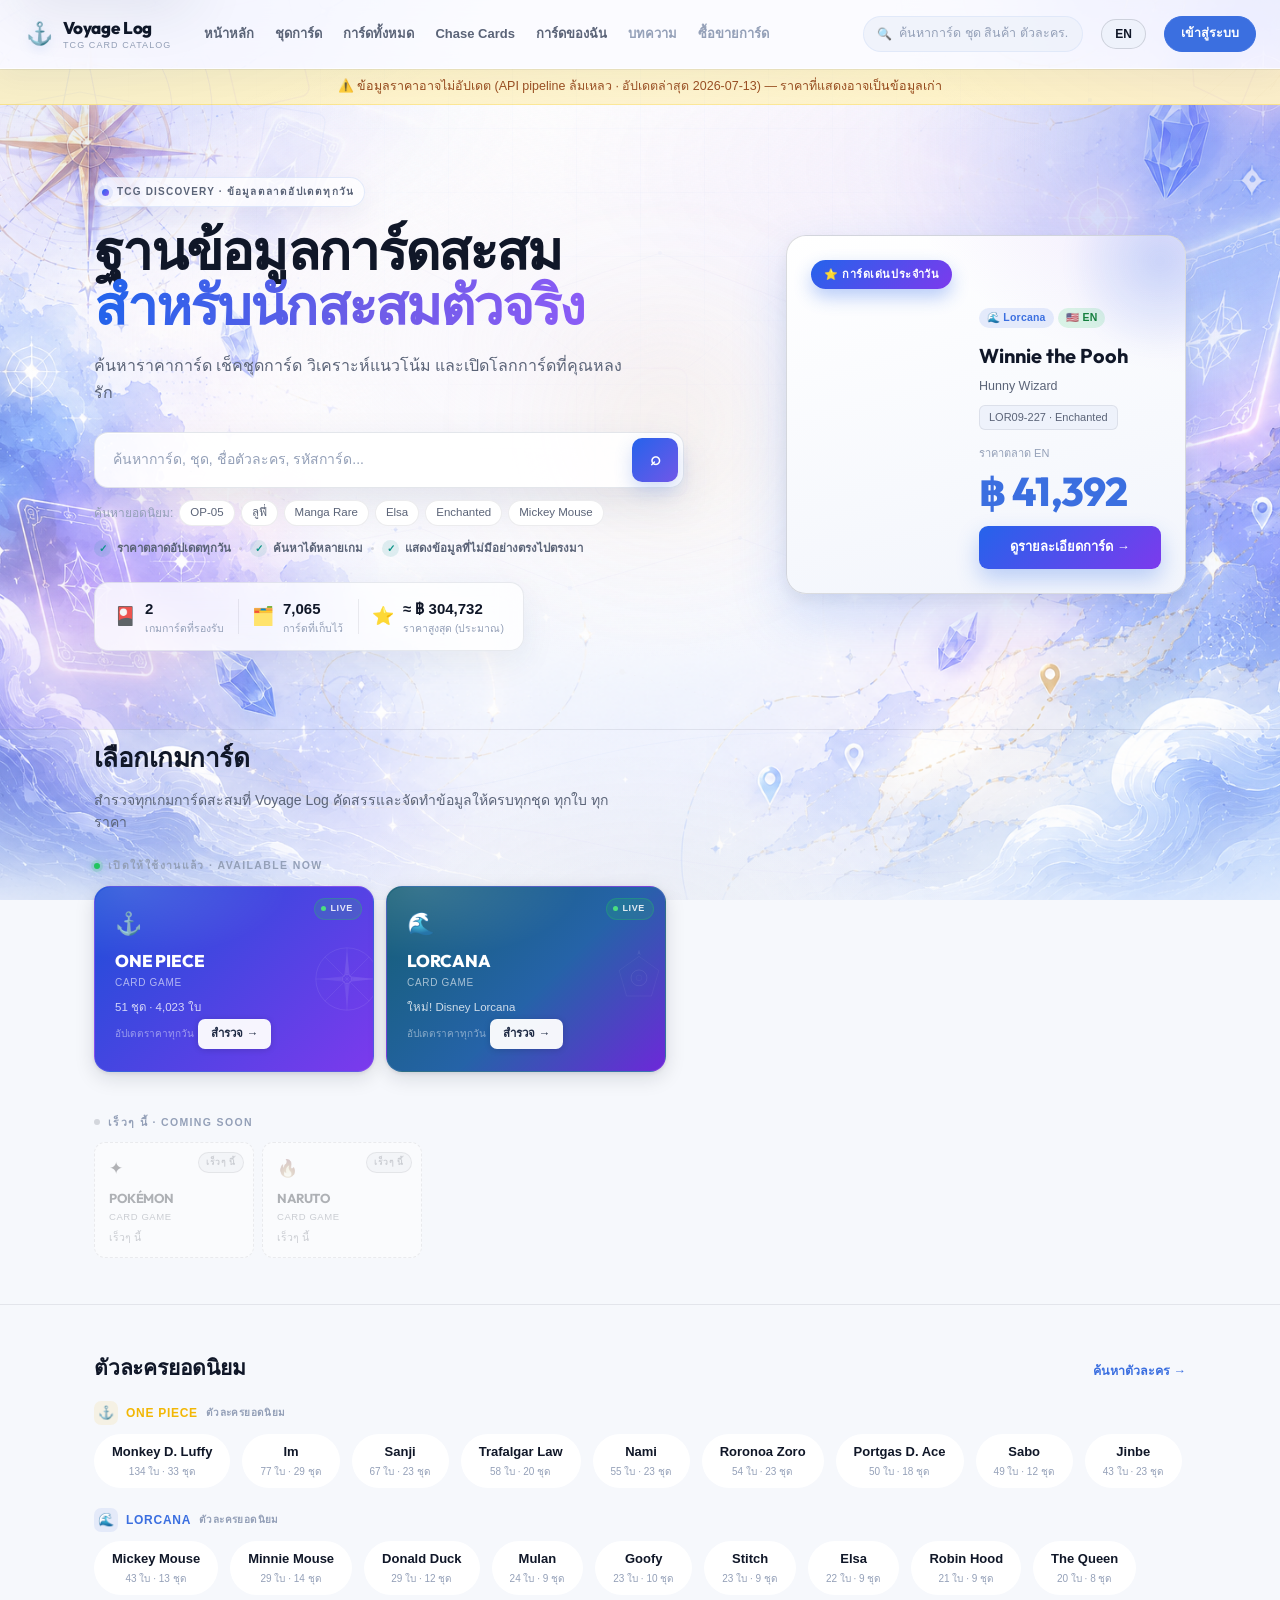
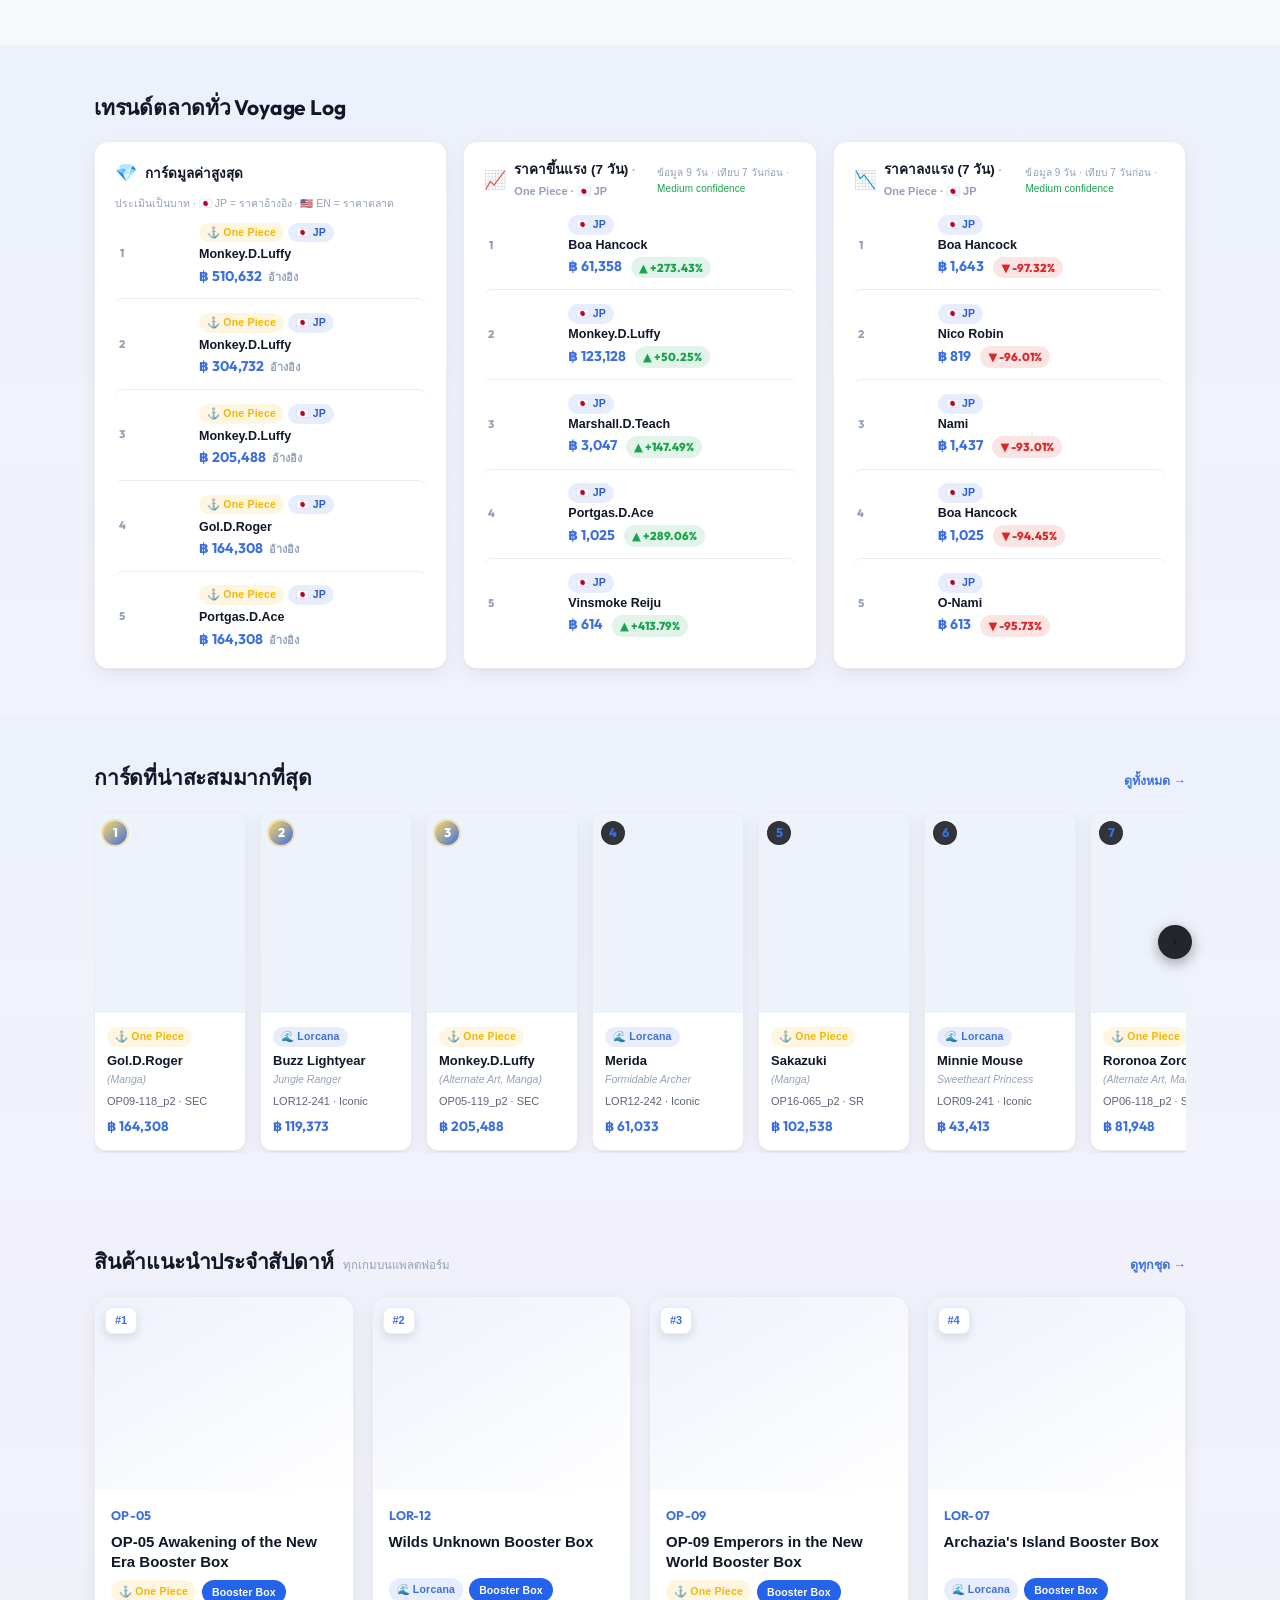
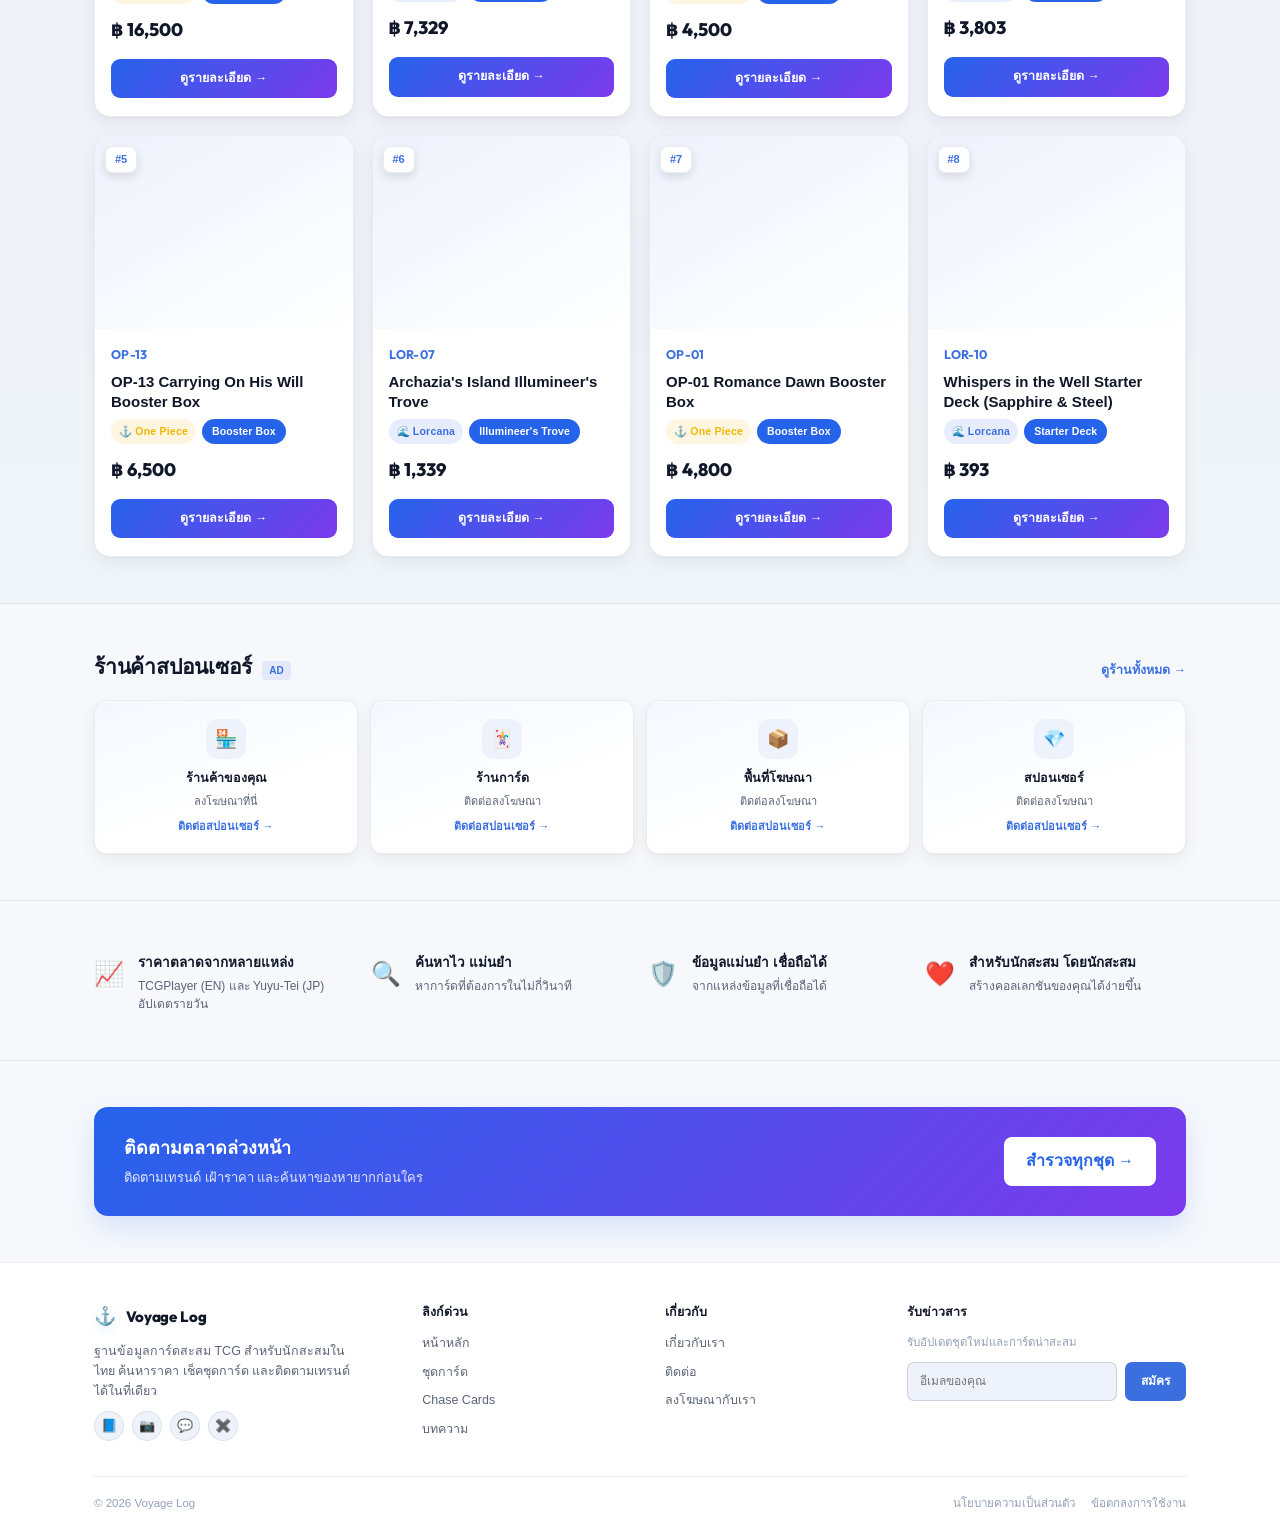
==== commit 765a7e9b: "H4: JP trend recalibration notice (frontend)" ====
--- a/onepiece-catalog/index.html
+++ b/onepiece-catalog/index.html
@@ -3200,6 +3200,15 @@
     <div class="mtrend-ph-sub">${L==='th'?'พร้อมแสดงหลังเก็บข้อมูลครบ 7 วัน':'Available after 7 days of data'}</div>
   </div>`;
 }
+// H4: honest recalibration notice — shown when the pipeline flags an untrustworthy
+// 7-day window (frozen/stale source at an endpoint, or a source-recovery bulk
+// correction). Keeps the panel visible; never fabricates movers or falls back to EN.
+function jpRecalibNotice(L){
+  return `<div class="mtrend-ph">
+    <div class="mtrend-ph-ic">🔄</div>
+    <div class="mtrend-ph-hd" style="font-weight:600;font-size:12.5px;line-height:1.55">${L==='th'?'ข้อมูลราคา JP เพิ่งได้รับการอัปเดตใหม่ กำลังสร้างฐานเปรียบเทียบ 7 วันที่น่าเชื่อถือ':'JP prices were recently refreshed. A reliable 7-day comparison is being rebuilt.'}</div>
+  </div>`;
+}
 function jpTrendPlaceholder(meta,L,kind){
   const days=(meta&&meta.history_days_collected)||0;
   const conf=(meta&&meta.confidence)||'low';
@@ -3294,8 +3303,10 @@
   const _stableBadge=m=>(m&&m.market_stable)?`<div style="margin:6px 0 8px;display:inline-block;padding:4px 10px;border-radius:999px;background:var(--teals);color:var(--teal);font-size:11px;font-weight:700">🌊 ${L==='th'?'ตลาด JP นิ่ง · ไม่มีการ์ดขยับเกิน 5%':'JP Market Stable · no moves above 5%'}</div>`:'';
   const gc=useGainers?D.jpGainers.cards:[];
   const lc=useLosers?D.jpLosers.cards:[];
-  gainHtml=gc.length?_stableBadge(gainMeta)+gc.slice(0,5).map((g,i)=>trendEntryFromJsonJP(g,L,i+1)).join(''):jpTrendPlaceholder(D.jpGainers,L,'gainers');
-  loseHtml=lc.length?_stableBadge(loseMeta)+lc.slice(0,5).map((g,i)=>trendEntryFromJsonJP(g,L,i+1)).join(''):jpTrendPlaceholder(D.jpLosers,L,'losers');
+  // H4: a recalibrating window (pipeline flag) overrides movers/placeholder — show the honest notice.
+  const _recalib=m=>!!(m&&m.recalibrating);
+  gainHtml=_recalib(D.jpGainers)?jpRecalibNotice(L):(gc.length?_stableBadge(gainMeta)+gc.slice(0,5).map((g,i)=>trendEntryFromJsonJP(g,L,i+1)).join(''):jpTrendPlaceholder(D.jpGainers,L,'gainers'));
+  loseHtml=_recalib(D.jpLosers)?jpRecalibNotice(L):(lc.length?_stableBadge(loseMeta)+lc.slice(0,5).map((g,i)=>trendEntryFromJsonJP(g,L,i+1)).join(''):jpTrendPlaceholder(D.jpLosers,L,'losers'));
 
   document.getElementById('trend-row').innerHTML=`
     <div class="mtrend-card">
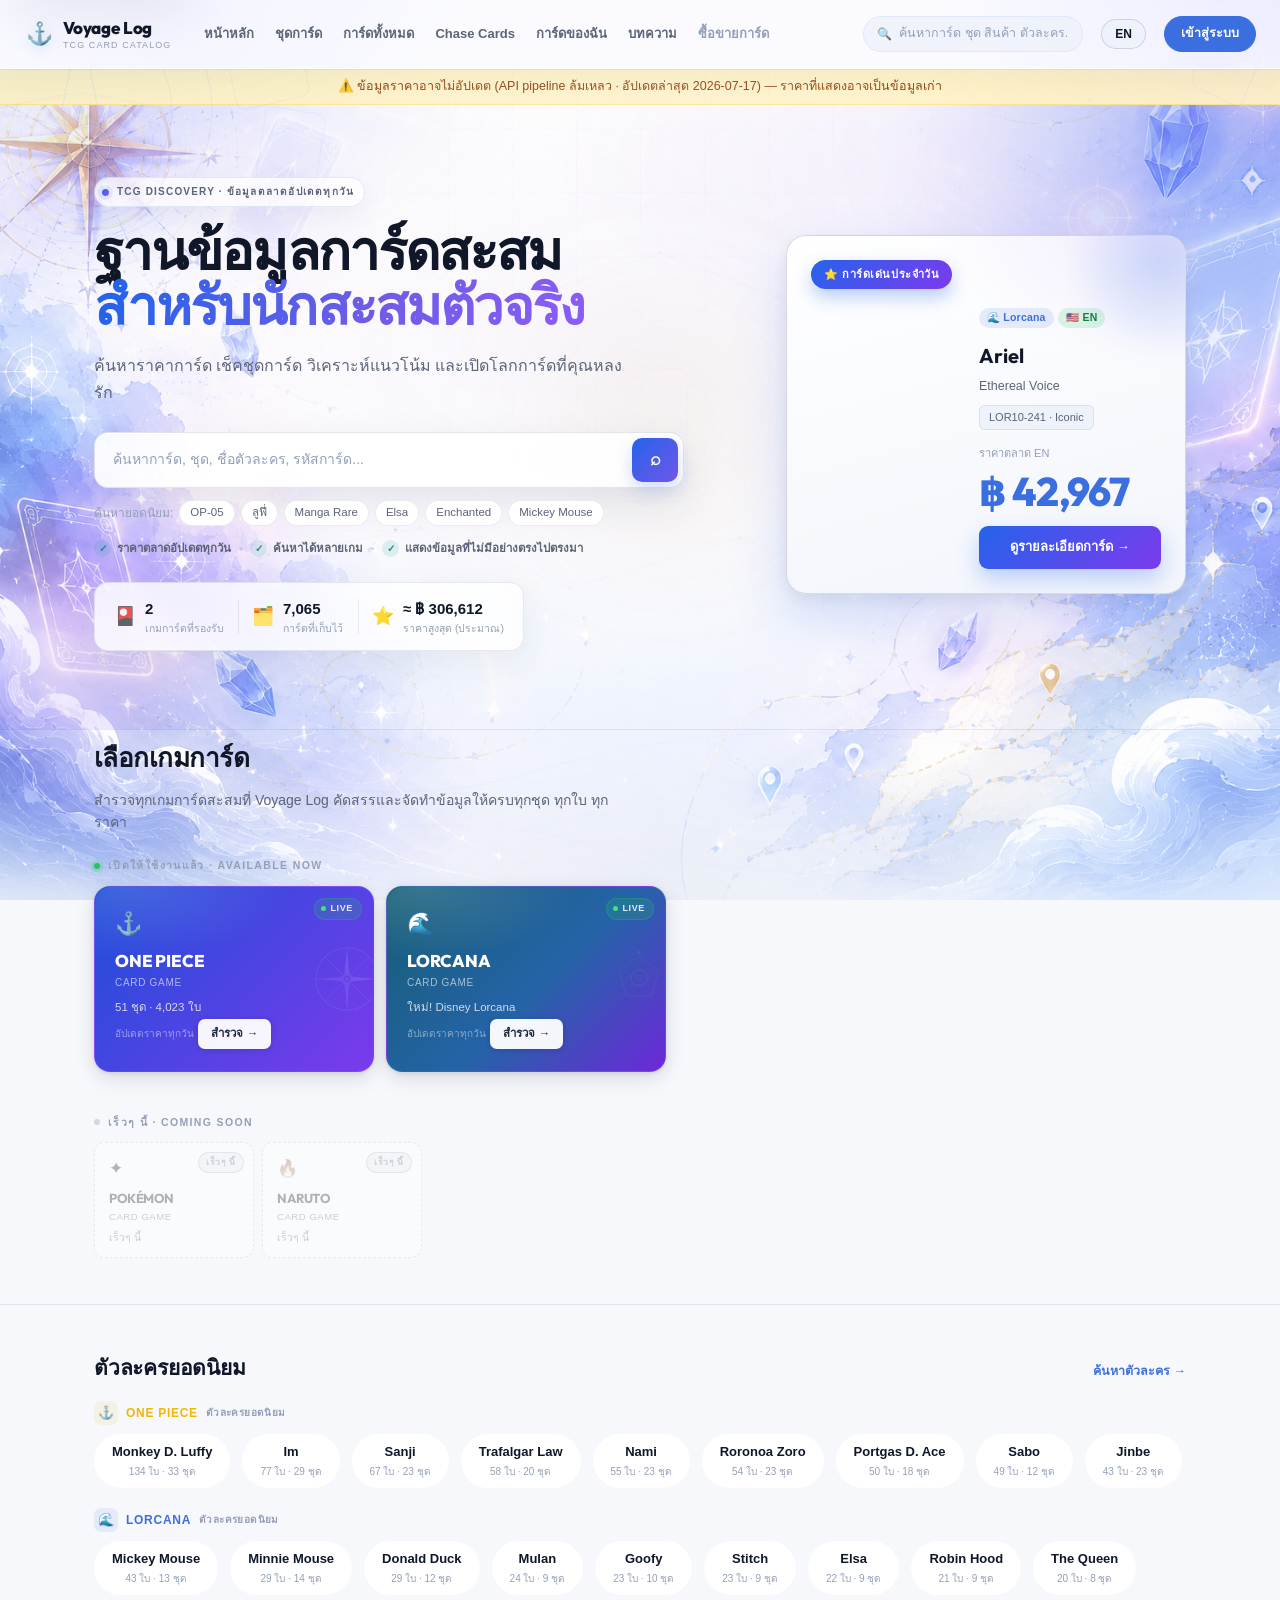
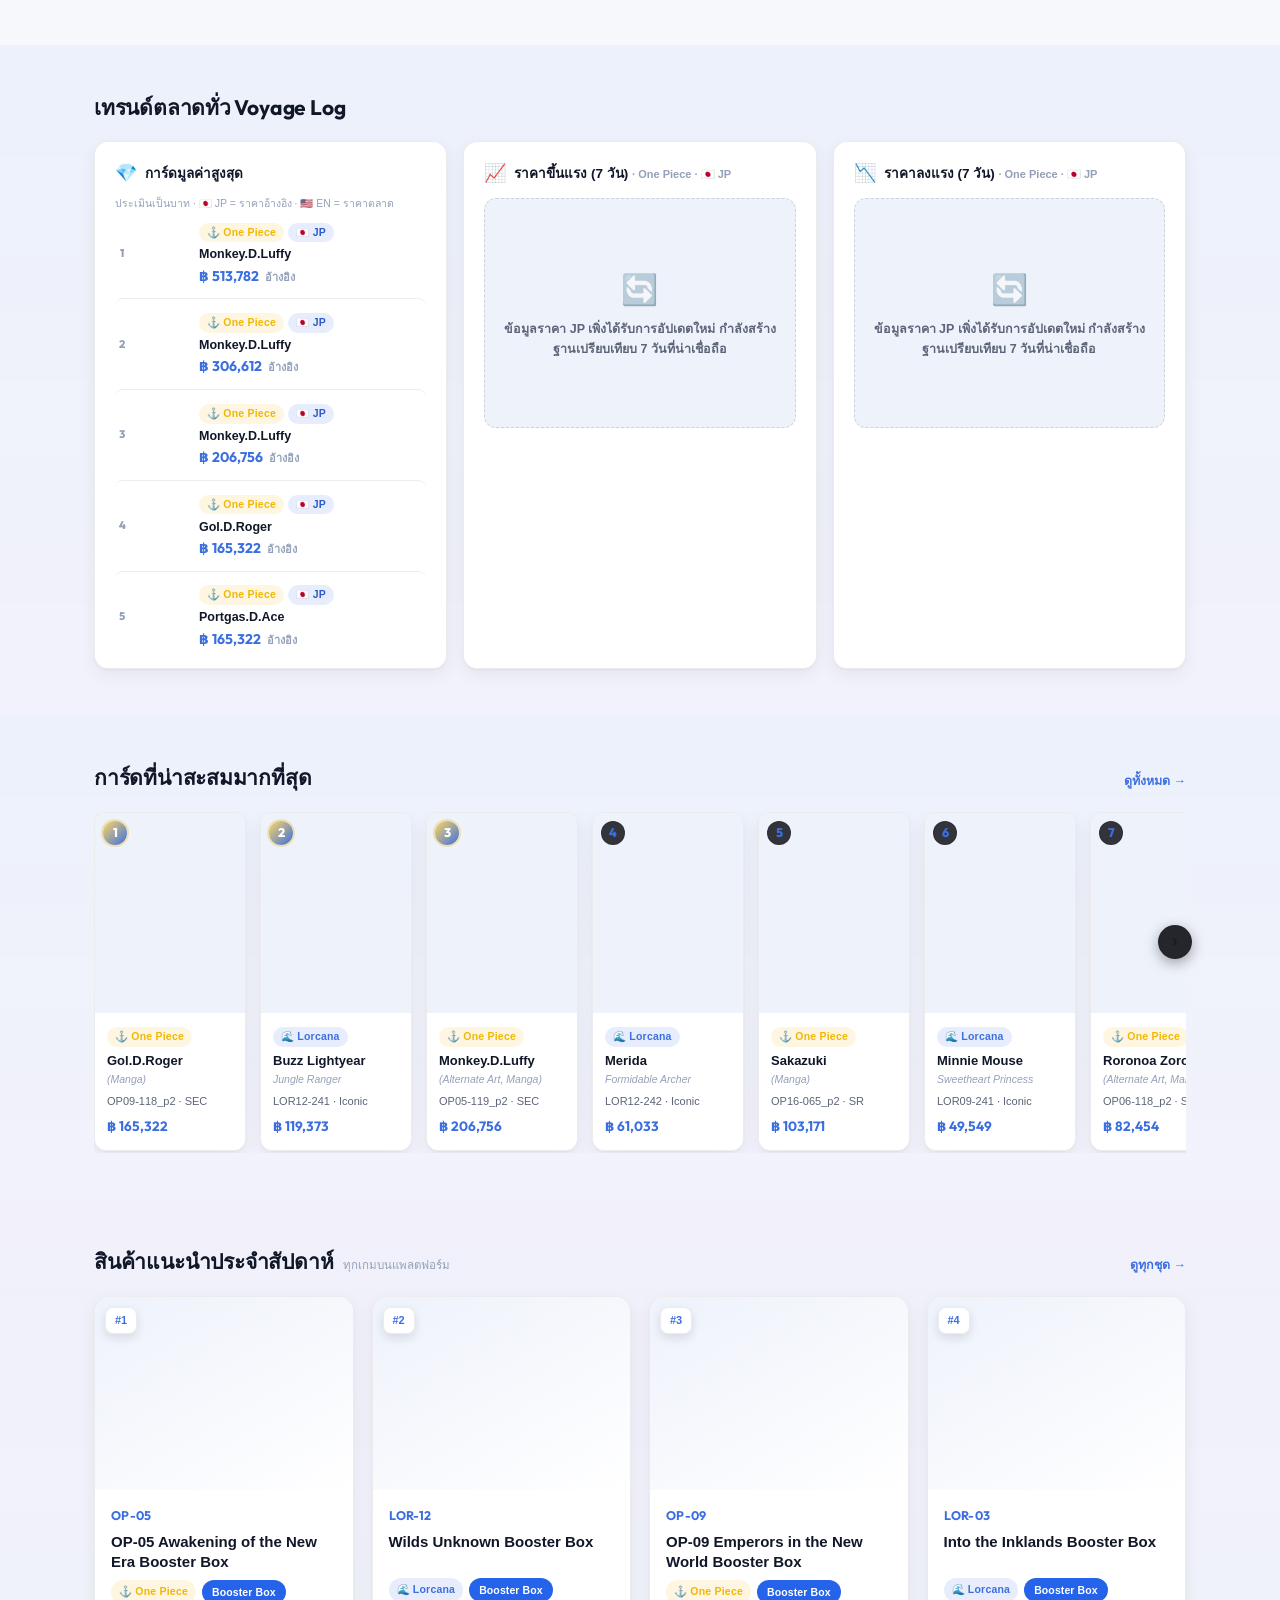
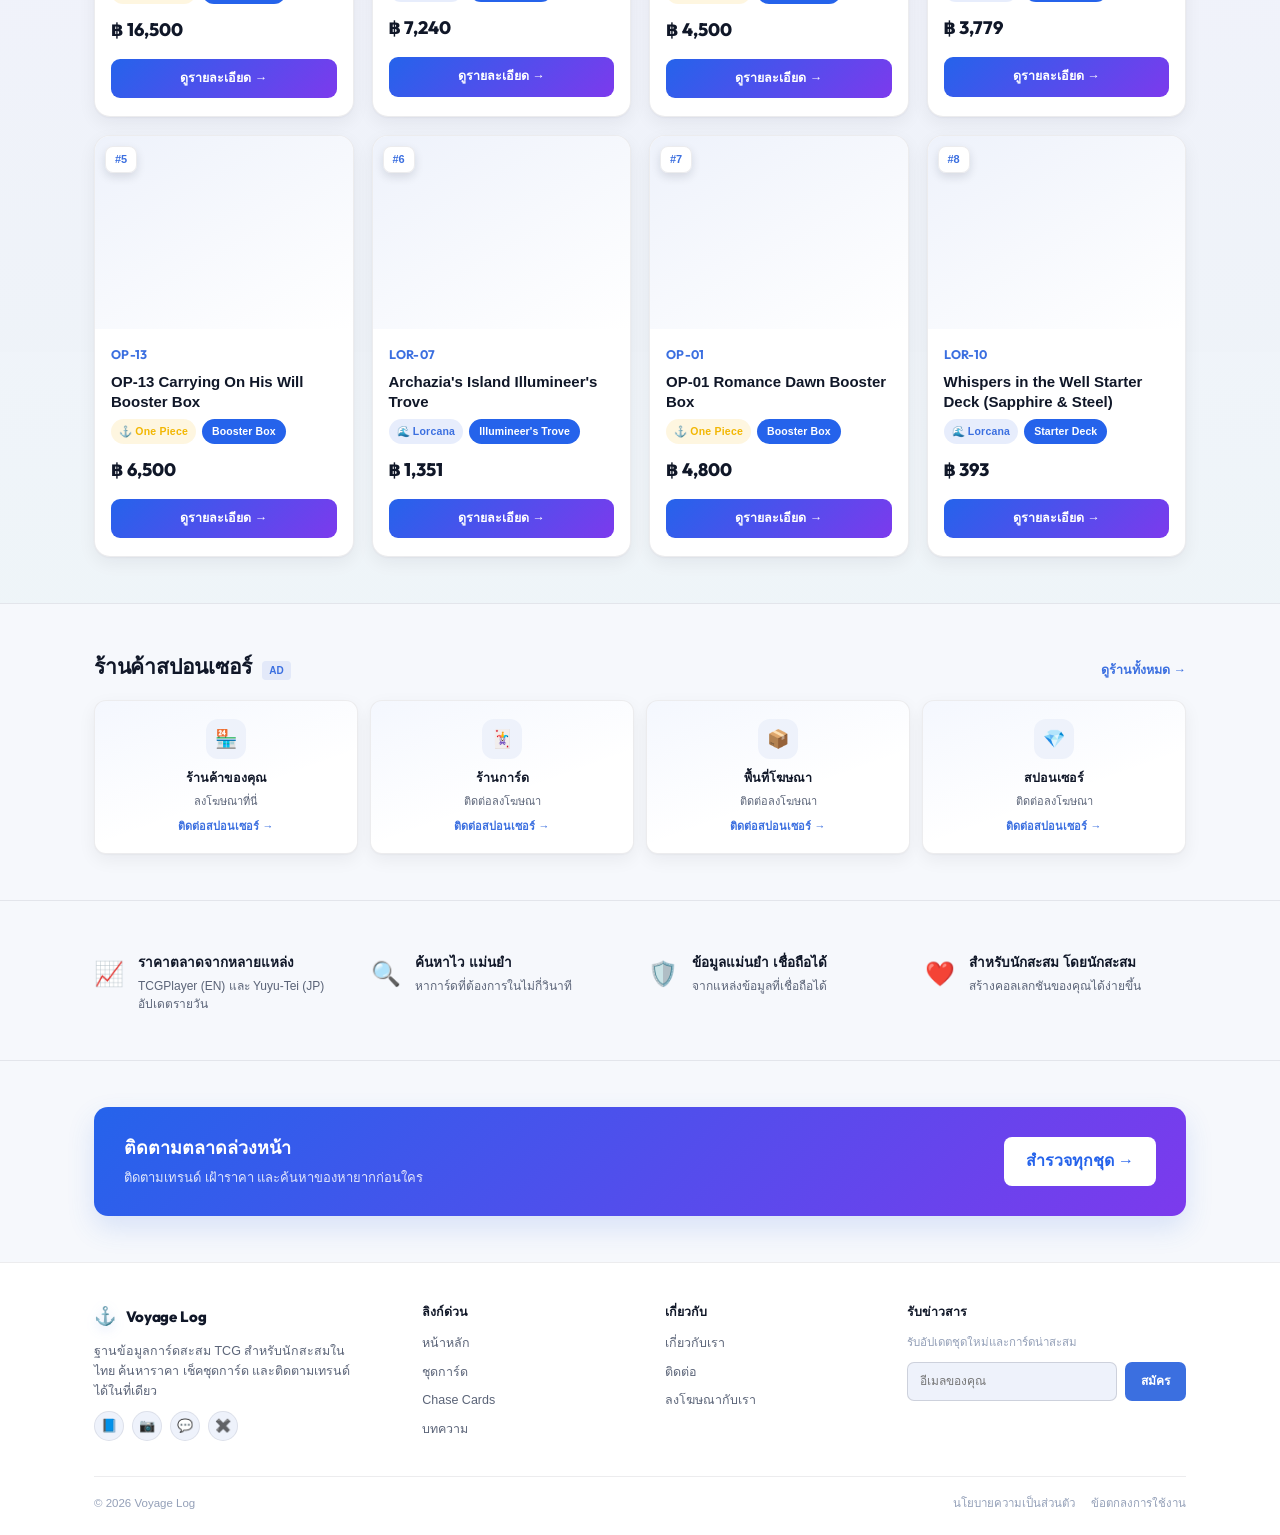
==== commit 6dedbcd4: "fix: link the Articles nav item to the article index The "บทความ" item in the primary navigation was" ====
--- a/onepiece-catalog/index.html
+++ b/onepiece-catalog/index.html
@@ -1300,7 +1300,7 @@
       <button type="button" onclick="openAllCards();closeMobileMenu()" class="t" data-th="การ์ดทั้งหมด" data-en="Cards">การ์ดทั้งหมด</button>
       <button type="button" onclick="openChasePage();closeMobileMenu()" class="t" data-th="Chase Cards" data-en="Chase Cards">Chase Cards</button>
       <button type="button" onclick="openCollection();closeMobileMenu()"><span class="t" data-th="การ์ดของฉัน" data-en="My Cards">การ์ดของฉัน</span><span class="coll-nav-count" style="display:none">0</span></button>
-      <button type="button" class="dim t" data-th="บทความ" data-en="Articles" disabled>บทความ</button>
+      <a href="articles/" class="t" data-th="บทความ" data-en="Articles">บทความ</a>
       <button type="button" class="dim t" data-th="ซื้อขายการ์ด" data-en="Marketplace" disabled>ซื้อขายการ์ด</button>
     </nav>
     <div class="hdr-search">
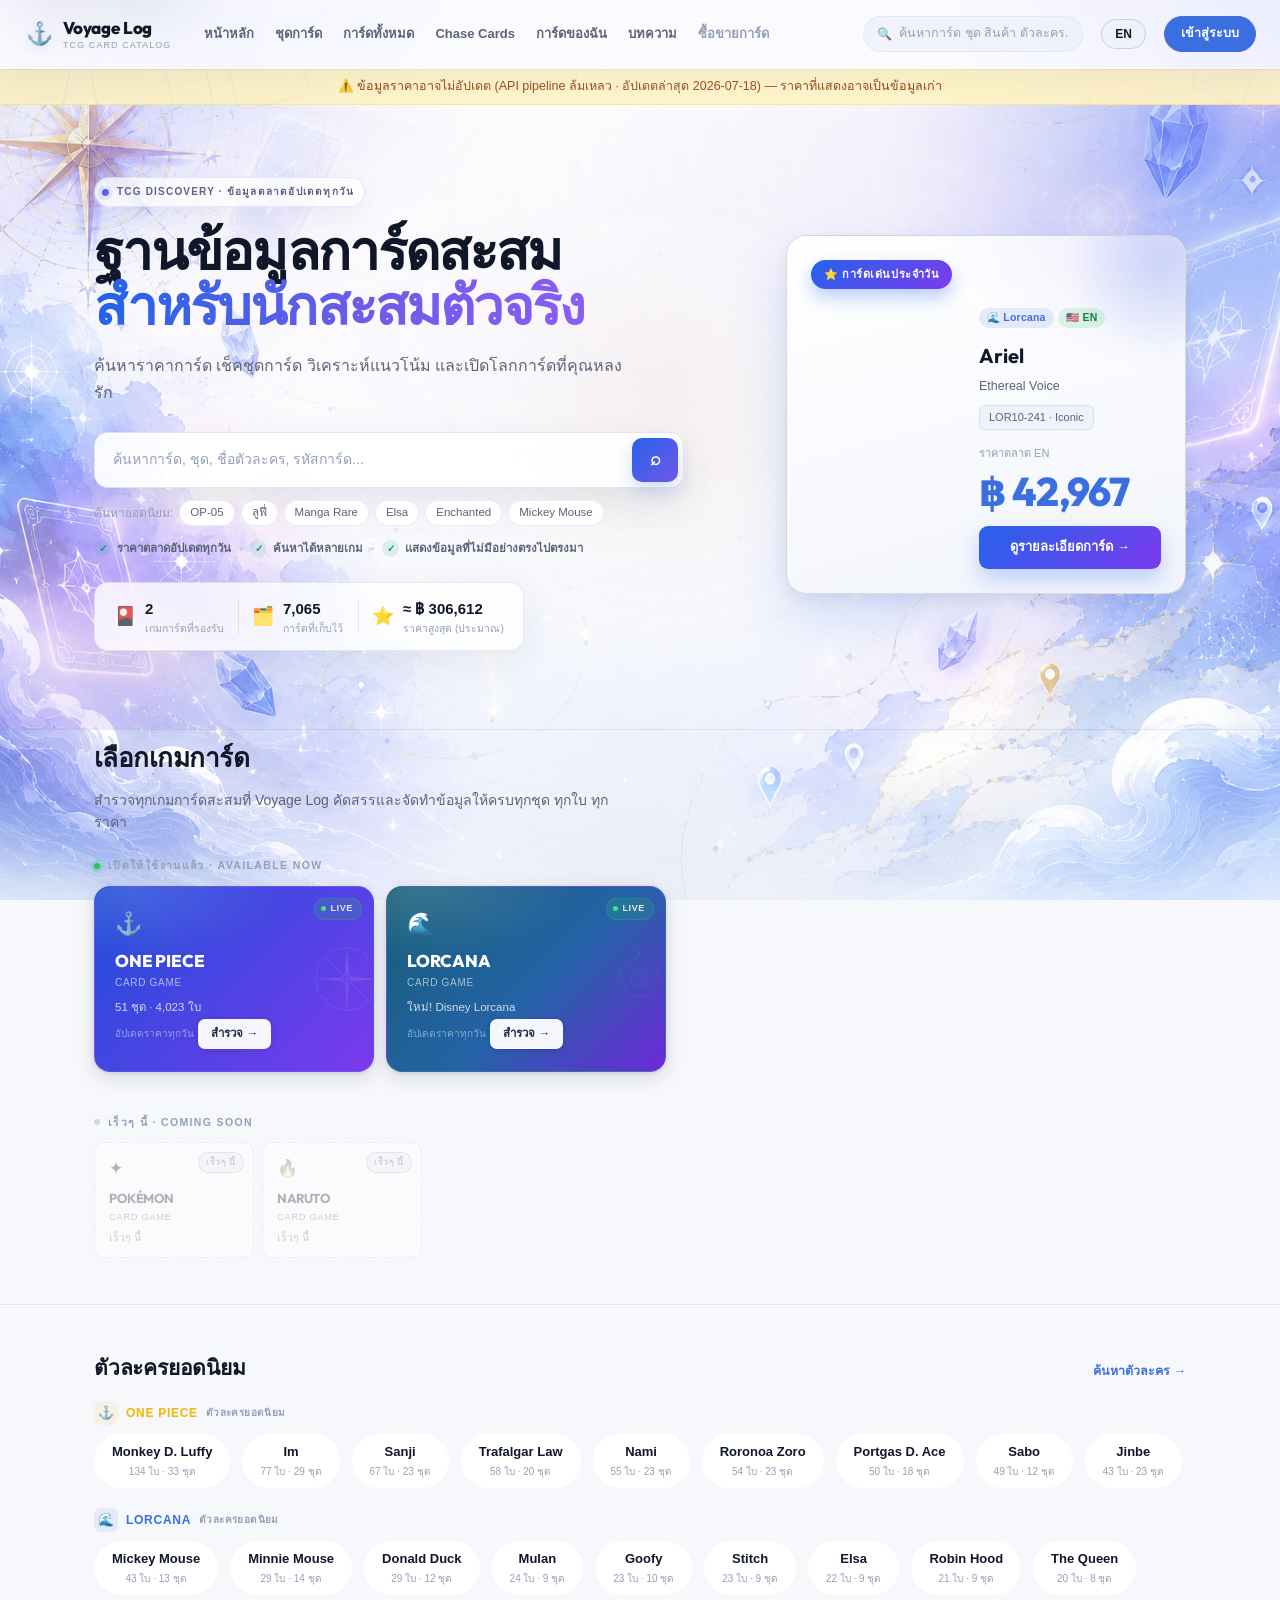
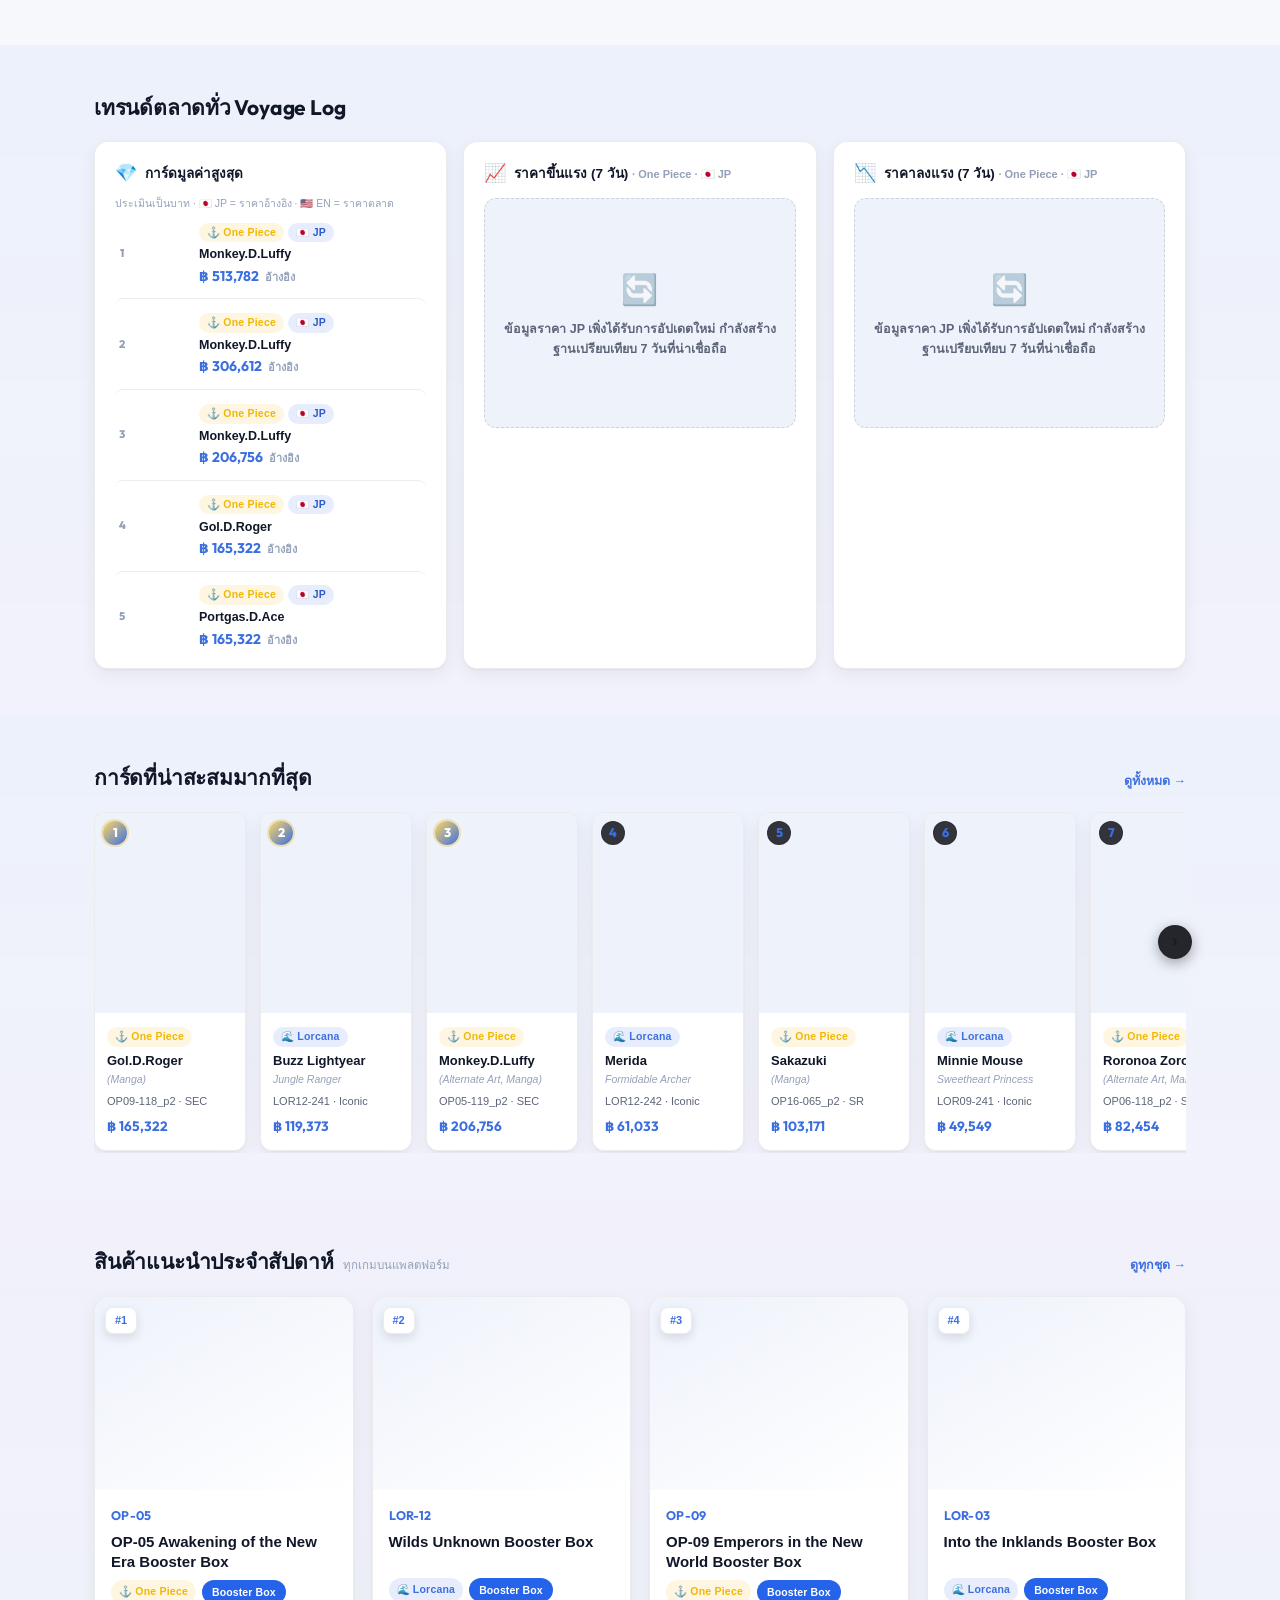
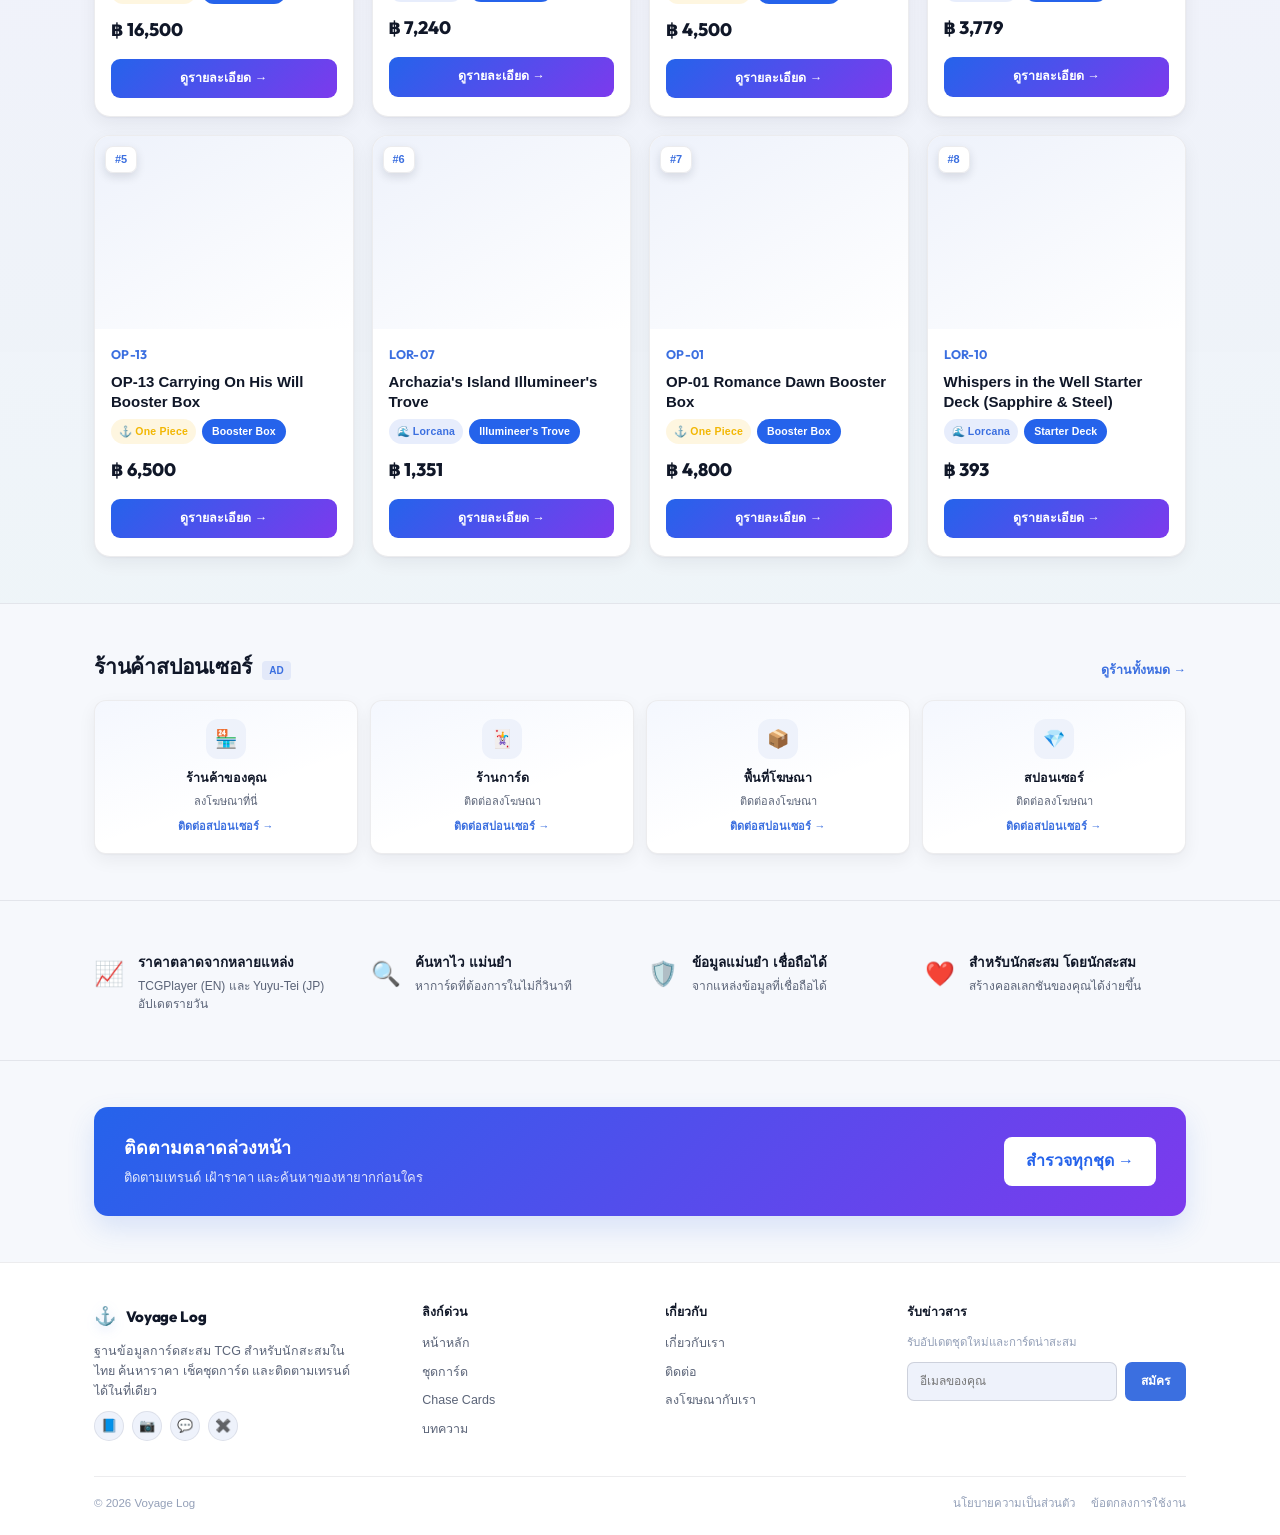
==== commit 52c2508f: "fix: link the footer Articles item to the article index The "บทความ" entry in the footer Quick Links" ====
--- a/onepiece-catalog/index.html
+++ b/onepiece-catalog/index.html
@@ -1459,7 +1459,7 @@
           <a onclick="goHome()" class="t" data-th="หน้าหลัก" data-en="Home">หน้าหลัก</a>
           <a onclick="openAllSets()" class="t" data-th="ชุดการ์ด" data-en="Sets">ชุดการ์ด</a>
           <a onclick="openChasePage()" class="t" data-th="Chase Cards" data-en="Chase Cards">Chase Cards</a>
-          <a onclick="comingSoon(S.lang==='th'?'บทความ':'Articles')" class="dim t" data-th="บทความ" data-en="Articles">บทความ</a>
+          <a href="articles/" class="t" data-th="บทความ" data-en="Articles">บทความ</a>
         </div>
         <div class="footer-col">
           <h4 class="t" data-th="เกี่ยวกับ" data-en="About">เกี่ยวกับ</h4>
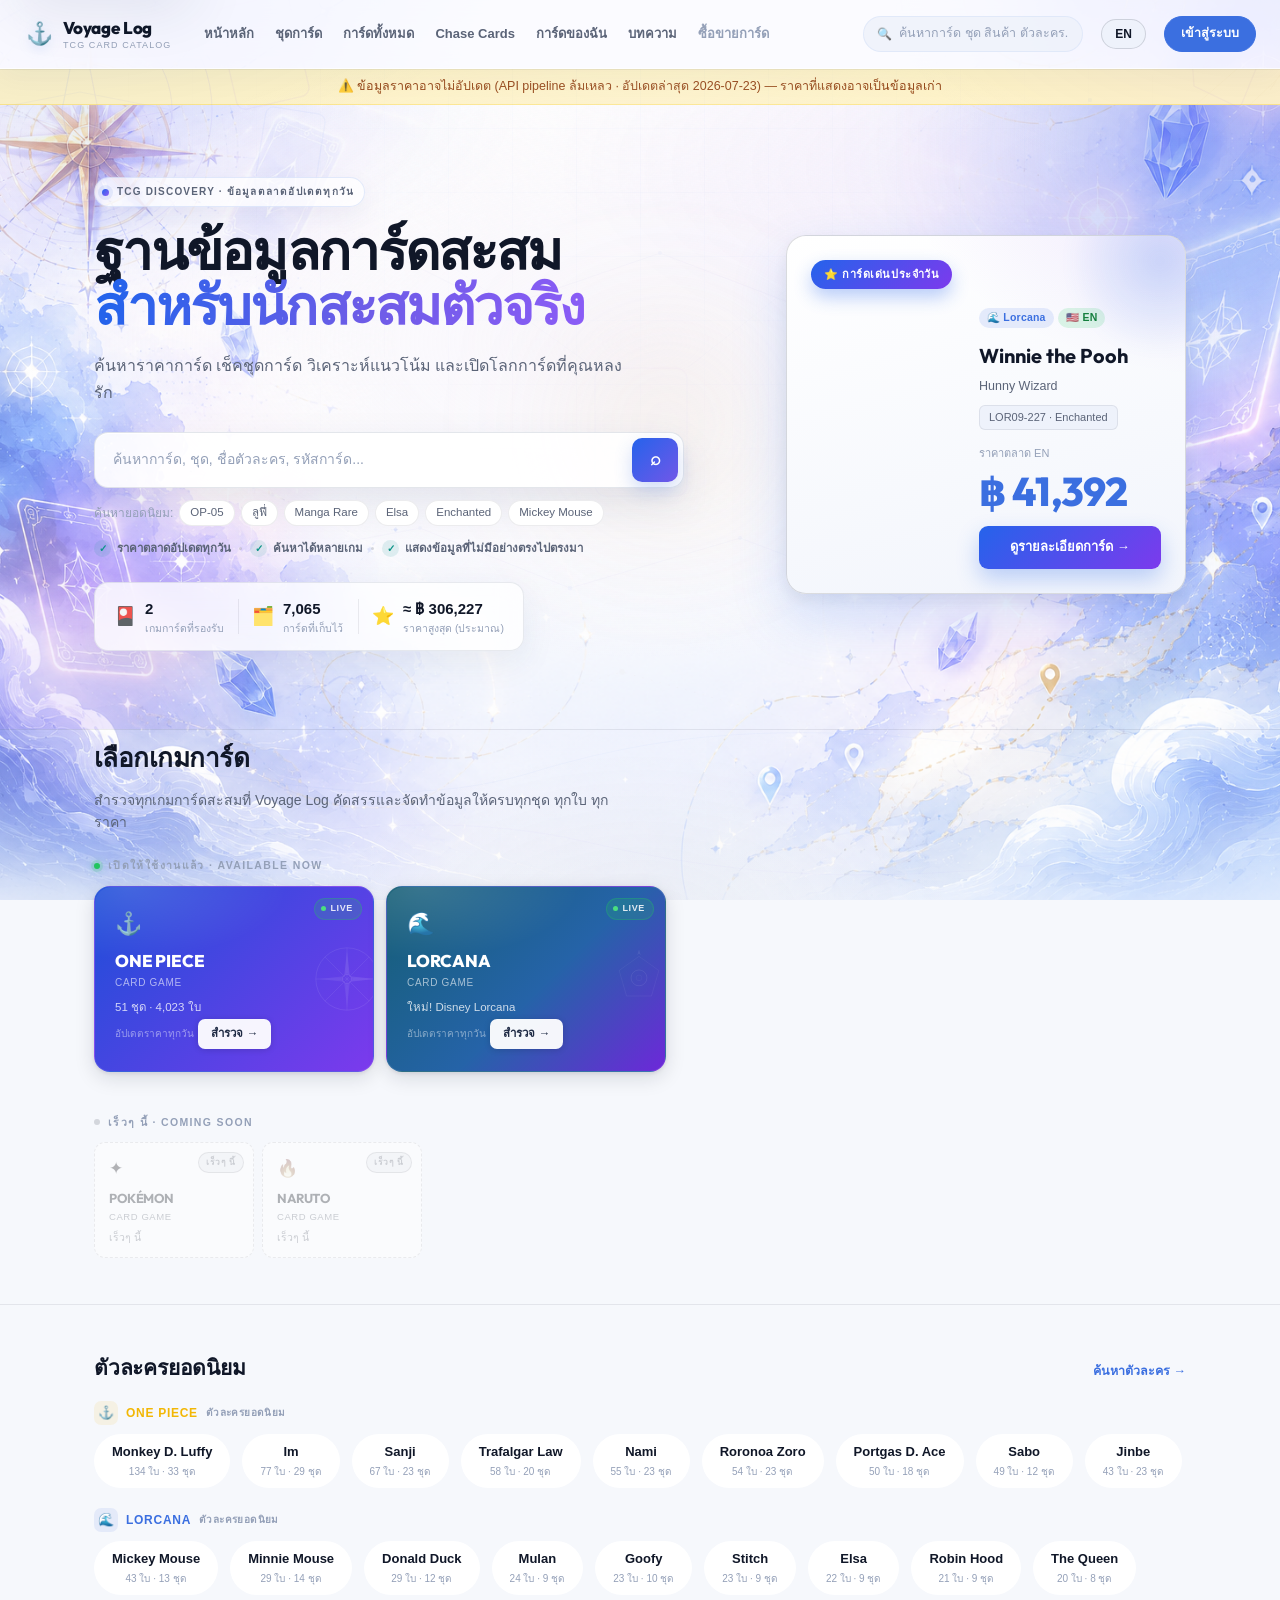
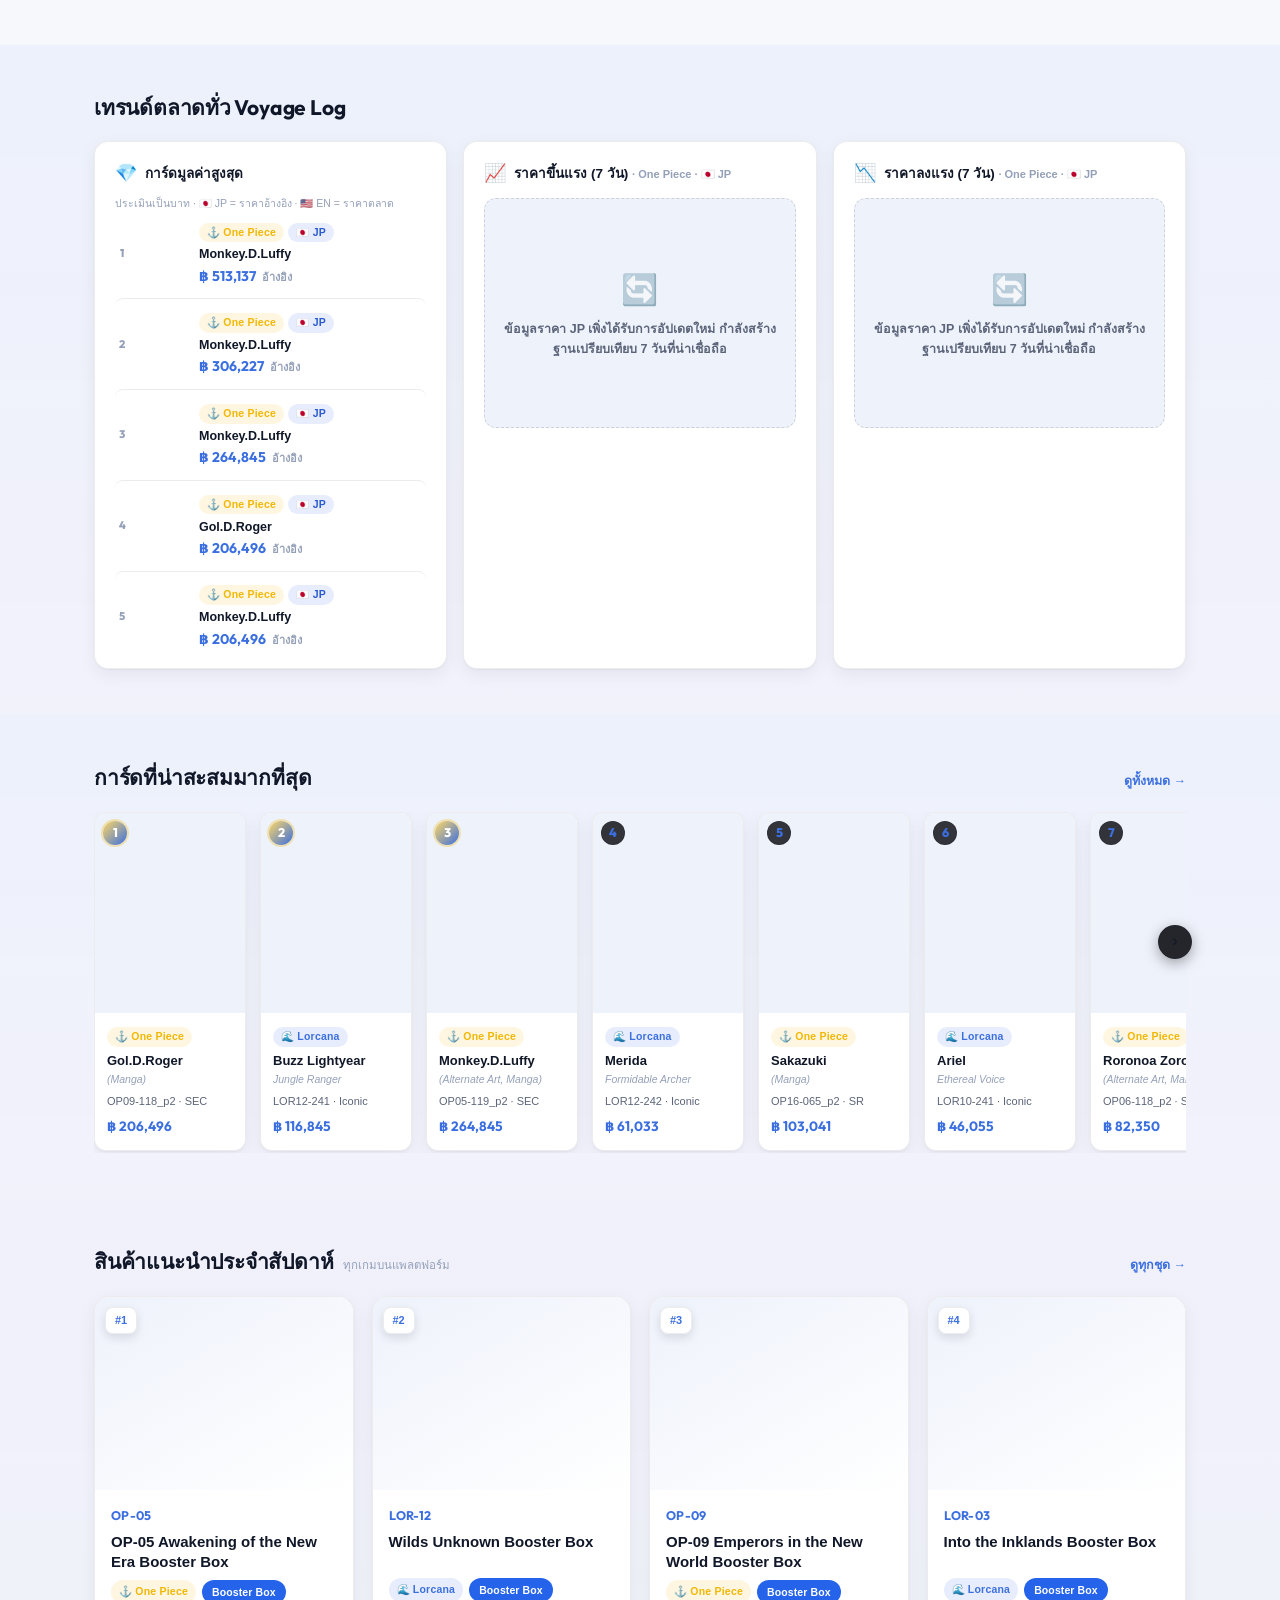
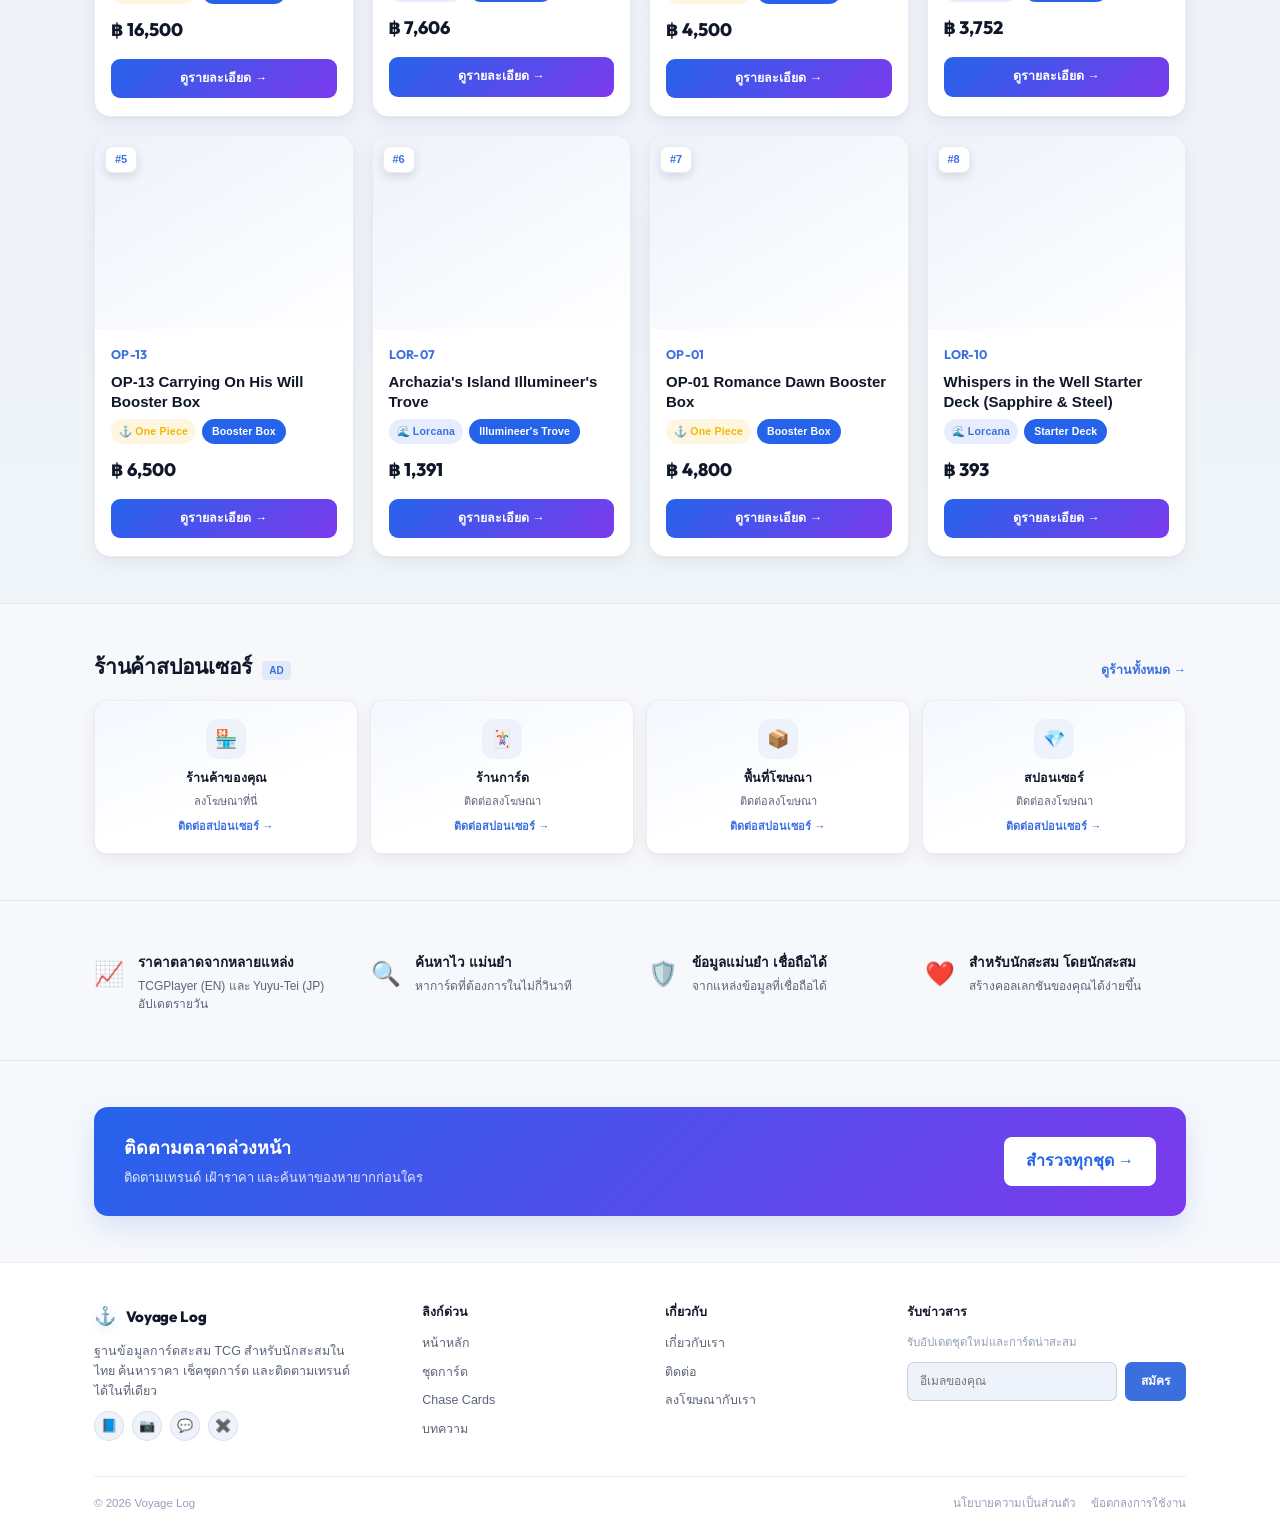
==== commit b3b8c053: "UI: five explicit JP market states, centralized (data model v2, item 5) Centralized state layer besi" ====
--- a/onepiece-catalog/index.html
+++ b/onepiece-catalog/index.html
@@ -2260,6 +2260,44 @@
   return recs.slice().sort((a,b)=>_finishRank(c,a)-_finishRank(c,b))[0];
 }
 
+// ─── JP MARKET-STATE LAYER (data model v2 — founder item-5, 2026-07-24) ─────
+// Centralized interpretation of market_state. Legacy entries (no market_state
+// field) keep the old source_price>0 behavior; once market_state exists it
+// OVERRIDES legacy behavior — a non-live record never shows a primary price
+// merely because an old source_price remains.
+function jpState(m){
+  if(!m)return null;
+  if(m.market_state)return m.market_state;
+  return m.source_price>0?'live':null;             // legacy compatibility
+}
+// May a NUMERIC price be displayed on a card surface? (live, or stale with
+// its retained value + mandatory warning chip)
+function jpPriced(m){
+  const s=jpState(m);
+  return s==='live'||(s==='stale'&&m.source_price>0);
+}
+// May this record COMPETE as a current price? (rankings, gainers/losers,
+// value leaderboards, chase price floors, current-value math): live only.
+function jpCurrent(m){return jpState(m)==='live';}
+function jpStateChip(m){
+  const s=jpState(m);
+  if(s==='stale'){
+    const d=m.last_updated||m.verified_in_stock_at||'';
+    return ` <span class="jp-state jp-st-stale">${S.lang==='th'?'ราคาเก่า':'stale'}${d?' · '+d:''}</span>`;
+  }
+  return '';
+}
+function jpNoPriceText(m){
+  const s=jpState(m),th=S.lang==='th';
+  if(s==='under_review')return th?'ราคาอยู่ระหว่างตรวจสอบ':'Price under review';
+  if(s==='conflict')return th?'ไม่มีราคา JP (ข้อมูลขัดแย้ง)':'JP price unavailable (conflicting data)';
+  return th?'ยังไม่มีข้อมูลราคา JP':'JP price unavailable';
+}
+document.head.insertAdjacentHTML('beforeend',
+  '<style>.jp-state{display:inline-block;font-size:10px;line-height:1.4;padding:0 6px;'+
+  'border-radius:8px;vertical-align:middle;white-space:nowrap}'+
+  '.jp-st-stale{background:#fdf3d8;color:#8a6100;border:1px solid #e8d49a}</style>');
+
 // ─── EDITION (JP/EN) LANGUAGE-CONTEXT PRIMITIVES ─────────────────────────────
 // The single source of truth for "which edition is this, and what's its price".
 // Law 1: every card/price element shows an edition badge FIRST.
@@ -2287,10 +2325,11 @@
   if(ed==='JP'){
     const jp=marketFor(c,'JP');
     if(!jp)return '—';
+    if(!jpPriced(jp))return `<span class="ed-ref">${jpNoPriceText(jp)}</span>`;
     let approx='';
     if(S.cur==='THB'&&jp.converted_price>0)approx=` <span class="ed-ref">≈฿${Math.round(jp.converted_price).toLocaleString('th-TH')}</span>`;
     else if(S.cur==='USD'&&jp.source_price>0){const usd=jp.source_price*((D.marketsMeta&&D.marketsMeta.fx&&D.marketsMeta.fx.jpy_to_usd)||0.0062);approx=` <span class="ed-ref">≈$${usd.toFixed(0)}</span>`;}
-    return '¥'+Math.round(jp.source_price).toLocaleString()+approx;
+    return '¥'+Math.round(jp.source_price).toLocaleString()+approx+jpStateChip(jp);
   }
   return fp(realPrice(c));
 }
@@ -2300,11 +2339,14 @@
     const jp=marketFor(c,'JP');
     const ov=_getOverride(c);
     const ovJpy=ov&&ov.override_jp>0?Number(ov.override_jp):0;
-    if(jp||ovJpy>0){
+    if(jp&&!jpPriced(jp)&&!(ovJpy>0))
+      return `<span style="color:var(--faint)">${jpNoPriceText(jp)}</span>`;
+    if((jp&&jpPriced(jp))||ovJpy>0){
       const thb=ovJpy>0?ovJpy*activeJpyFx():(jp.converted_price>0?jp.converted_price:jp.source_price*activeJpyFx());
-      if(S.cur==='THB'&&thb>0)return '฿'+Math.round(thb).toLocaleString('th-TH')+' <span class="ed-ref">อ้างอิง</span>';
+      const chip=(!ovJpy&&jp)?jpStateChip(jp):'';
+      if(S.cur==='THB'&&thb>0)return '฿'+Math.round(thb).toLocaleString('th-TH')+' <span class="ed-ref">อ้างอิง</span>'+chip;
       const jpy=ovJpy||jp?.source_price||0;
-      return '¥'+Math.round(jpy).toLocaleString();
+      return '¥'+Math.round(jpy).toLocaleString()+chip;
     }
     return `<span style="color:var(--faint)">${S.lang==='th'?'ไม่มีข้อมูลราคา JP':'JP price N/A'}</span>`;
   }
@@ -2656,7 +2698,9 @@
 function showcaseSrc(entry){
   const hit=(entry&&entry.id)?cardByImgId(entry.id):null;
   const jp=hit&&marketFor(hit.card,'JP');
-  return (jp&&jp.source_price>0)?{ed:'JP',ref:true}:{ed:'EN',ref:false};
+  // Value surfaces are current-price leaderboards: only LIVE JP records
+  // qualify (stale/under_review/unavailable/conflict never lead).
+  return (jp&&jpCurrent(jp))?{ed:'JP',ref:true}:{ed:'EN',ref:false};
 }
 // CEO ruling 2026-07-13: on homepage VALUE surfaces (Highest Value, Featured
 // Card, hero stat) One Piece shows its JP price ONLY — OP EN-only variants
@@ -3147,7 +3191,8 @@
   const ov=_getOverride(c);
   if(ov&&ov.override_jp!=null&&ov.override_jp>0)return Number(ov.override_jp)*jpy_thb;
   const jp=marketFor(c,'JP');
-  if(jp&&jp.source_price>0)return jp.converted_price>0?jp.converted_price:jp.source_price*jpy_thb;
+  // Current-value resolver (rankings, floors, collection math): LIVE only.
+  if(jp&&jpCurrent(jp)&&jp.source_price>0)return jp.converted_price>0?jp.converted_price:jp.source_price*jpy_thb;
   const en=marketFor(c,'EN');
   if(en&&en.source_price>0)return en.source_price*(activeFx());
   const m=Number(c.market_price);if(!isNaN(m)&&m>0)return m*(activeFx());
@@ -3156,10 +3201,10 @@
 // Price display string for the Highest Value panel (always in ฿).
 function jpPreferredDisplay(c){
   const jp=marketFor(c,'JP');
-  if(jp&&jp.source_price>0){
+  if(jp&&jpPriced(jp)&&jp.source_price>0){
     const jpy_thb=activeJpyFx();
     const thb=jp.converted_price>0?jp.converted_price:jp.source_price*jpy_thb;
-    return'฿ '+Math.round(thb).toLocaleString('th-TH');
+    return'฿ '+Math.round(thb).toLocaleString('th-TH')+jpStateChip(jp);
   }
   return fpL(realPrice(c));
 }
@@ -3724,25 +3769,27 @@
 // One Piece chase cards show their JP price when a valid JP price exists;
 // otherwise an honest "no JP price yet" — NEVER the EN price. The card stays
 // visible either way. Lorcana (single-edition) keeps its valid EN market price.
-function _chaseNoJp(){return `<span style="font-size:11px;color:var(--faint)">${S.lang==='th'?'ยังไม่มีข้อมูลราคา JP':'JP price unavailable'}</span>`;}
+function _chaseNoJp(m){return `<span style="font-size:11px;color:var(--faint)">${m?jpNoPriceText(m):(S.lang==='th'?'ยังไม่มีข้อมูลราคา JP':'JP price unavailable')}</span>`;}
 function chaseShowcasePrice(entry){
   if(entry.game!=='one-piece')return fpL(entry.price_usd);              // Lorcana keeps EN
   const hit=cardByImgId(entry.id),jp=hit&&marketFor(hit.card,'JP');
-  if(jp&&jp.source_price>0){const thb=jpPreferredPriceThb(hit.card);return fpL(thb/activeFx(),thb);}
-  return _chaseNoJp();
+  if(jp&&jpCurrent(jp)){const thb=jpPreferredPriceThb(hit.card);return fpL(thb/activeFx(),thb);}
+  return _chaseNoJp(jp);
 }
 function chasePageEligible(c){
   if(chaseScore(c)<=0)return false;
   if(singleEdition(c))return realPrice(c)>0&&realPrice(c)*activeFx()>=CHASE_MIN_THB; // Lorcana EN floor
   const jp=marketFor(c,'JP');
-  if(jp&&jp.source_price>0)return jpPreferredPriceThb(c)>=CHASE_MIN_THB;              // OP JP floor
-  return true;                                                                        // OP w/o JP: keep visible
+  if(jp&&jpCurrent(jp))return jpPreferredPriceThb(c)>=CHASE_MIN_THB;                  // OP JP floor (live only)
+  return true;                                          // OP w/o current JP: keep visible, honest label
 }
 function chasePagePrice(c){
   if(singleEdition(c))return `${editionBadge('EN')} ${fpEdition(c)}`;                 // Lorcana EN
   const jp=marketFor(c,'JP');
-  if(jp&&jp.source_price>0){const thb=jpPreferredPriceThb(c);return `${editionBadge('JP')} ${fpL(thb/activeFx(),thb)}`;}
-  return _chaseNoJp();
+  if(jp&&jpCurrent(jp)){const thb=jpPreferredPriceThb(c);return `${editionBadge('JP')} ${fpL(thb/activeFx(),thb)}`;}
+  if(jp&&jpState(jp)==='stale'&&jp.source_price>0)
+    return `${editionBadge('JP')} ¥${Math.round(jp.source_price).toLocaleString()}${jpStateChip(jp)}`;
+  return _chaseNoJp(jp);
 }
 function renderChase(){
   const L=S.lang;
